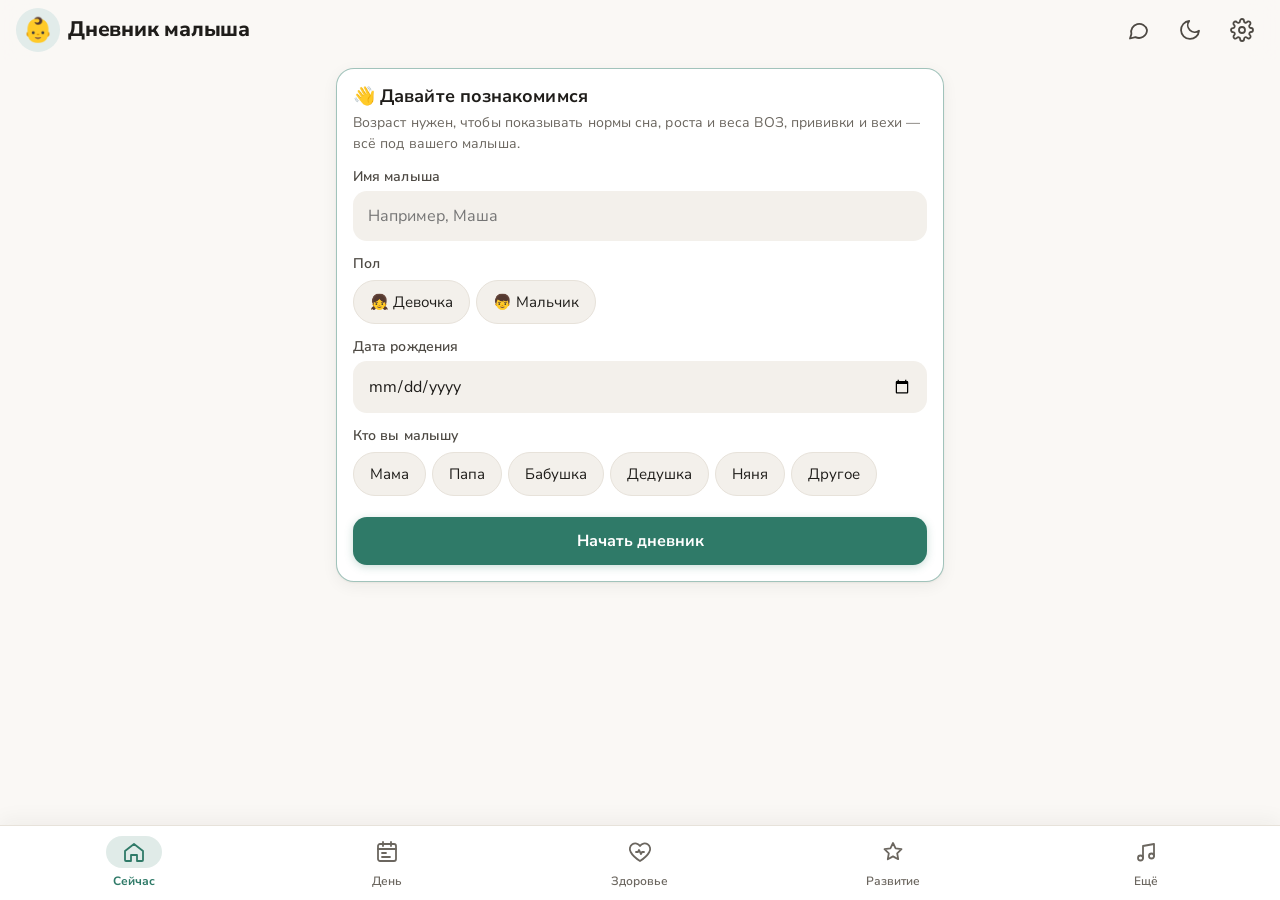
==== index.html @ 3c064667 "Общий дневник: новые записи другого родителя видны за ~5 с (раньше — до минуты: дата изменения табли" ====
<!doctype html>
<html lang="ru">
<head>
<meta charset="utf-8">
<meta name="viewport" content="width=device-width, initial-scale=1, viewport-fit=cover">
<meta name="theme-color" content="#d9f3e3">
<meta name="color-scheme" content="light dark">
<link rel="manifest" href="manifest.webmanifest">
<link rel="icon" href="icons/icon.svg" type="image/svg+xml">
<link rel="apple-touch-icon" href="icons/icon-192.png">
<title>Дневник малыша</title>
<style>
/* Днём — светлый мятный градиент и размытые зверята на фоне (.zoo), карточки полупрозрачные.
   Тёмная тема телефона — ночное небо. Ночной режим — почти чёрный, без зверят. */
:root{
  --page:#eaf7ef; --bg:linear-gradient(165deg,#d9f3e3 0%,#eef9ee 30%,#fff5e3 68%,#e3f0fc 100%);
  --surface:rgba(255,255,255,.62); --solid:#ffffff; --surface-2:rgba(255,255,255,.55); --line:rgba(36,94,62,.12);
  --text:#14241b; --text-2:#45584c; --muted:#7c8d82;
  --accent:#2a9d68; --on-accent:#fff; --good:#1a9d5a; --warn:#d98a00; --bad:#d23f3f;
  --c-feed:#e0568f; --c-sleep:#6f5bd9; --c-diaper:#109aa8; --c-pump:#e8743a; --c-food:#4f9a1f;
  --shadow:0 1px 2px rgba(20,60,40,.06),0 6px 20px rgba(20,60,40,.07); --r:20px; --zoo:.9;
}
@media (prefers-color-scheme: dark){
  :root:not([data-theme="light"]){
    --page:#10202a; --bg:linear-gradient(165deg,#0e2a25 0%,#132536 55%,#221a38 100%);
    --surface:rgba(24,34,44,.78); --solid:#18222c; --surface-2:rgba(38,52,64,.8); --line:rgba(255,255,255,.09);
    --text:#eef3ef; --text-2:#c2cdc6; --muted:#8a9a91;
    --accent:#4cc28c; --on-accent:#08170f; --good:#44c27f; --warn:#e9a93a; --bad:#ef7070;
    --c-feed:#ef7aa9; --c-sleep:#9d8cf2; --c-diaper:#2dbccb; --c-pump:#f28a58; --c-food:#8fcf5a; --shadow:none; --zoo:.2;
  }
}
:root[data-theme="dark"]{
  --page:#10202a; --bg:linear-gradient(165deg,#0e2a25 0%,#132536 55%,#221a38 100%);
  --surface:rgba(24,34,44,.78); --solid:#18222c; --surface-2:rgba(38,52,64,.8); --line:rgba(255,255,255,.09);
  --text:#eef3ef; --text-2:#c2cdc6; --muted:#8a9a91;
  --accent:#4cc28c; --on-accent:#08170f; --good:#44c27f; --warn:#e9a93a; --bad:#ef7070;
  --c-feed:#ef7aa9; --c-sleep:#9d8cf2; --c-diaper:#2dbccb; --c-pump:#f28a58; --c-food:#8fcf5a; --shadow:none; --zoo:.2;
}
/* ночной режим: почти чёрный экран, тёплый приглушённый текст, крупные кнопки */
:root[data-night]{
  --page:#070605; --bg:#070605; --surface:#110e0c; --solid:#110e0c; --surface-2:#1a1512; --line:#2a211b;
  --text:#d8a888; --text-2:#b48a6f; --muted:#7d6150;
  --accent:#b8805c; --on-accent:#140f0c; --good:#9a8a55; --warn:#c08a4a; --bad:#c06a5a;
  --c-feed:#b86a6a; --c-sleep:#8a74a8; --c-diaper:#6a8f8a; --c-pump:#b07a50; --c-food:#8a9a5a; --shadow:none; --zoo:0;
}
:root{color-scheme:light dark}
:root[data-theme="light"]{color-scheme:light}
:root[data-theme="dark"],:root[data-night]{color-scheme:dark}
*{box-sizing:border-box}
html,body{margin:0}
html{background:var(--page)}
body{background:var(--bg);background-attachment:fixed;min-height:100vh;color:var(--text);font:15px/1.4 system-ui,-apple-system,"Segoe UI",Roboto,sans-serif;-webkit-text-size-adjust:100%;padding-bottom:calc(76px + env(safe-area-inset-bottom))}
.zoo{position:fixed;inset:0;z-index:0;pointer-events:none;overflow:hidden;opacity:var(--zoo);transition:opacity .4s}
.zoo svg{position:absolute;filter:blur(2.5px)}
.card.feed,.card.sleep,.card.diaper{background:color-mix(in srgb,var(--c) 9%,var(--surface))}
:root[data-night] .card.feed,:root[data-night] .card.sleep,:root[data-night] .card.diaper{background:var(--surface)}
.top,main{position:relative;z-index:1}
.ava{width:44px;height:44px;border-radius:50%;flex:none;border:0;padding:0;cursor:pointer;display:grid;place-items:center;font-size:24px;background:linear-gradient(135deg,#ffd9a8,#ffb3cf 50%,#b9c8ff);box-shadow:0 2px 8px rgba(0,0,0,.08)}
:root[data-night] .ava{background:#2a211b;box-shadow:none;filter:grayscale(.6) brightness(.7)}
.syncdot{width:9px;height:9px;border-radius:50%;background:var(--muted);flex:none;margin:0 6px}
.syncdot.ok{background:var(--good)} .syncdot.busy{background:var(--warn)} .syncdot.err,.syncdot.need{background:var(--bad)}
.syncbtn{border:0;background:transparent;padding:14px 4px;margin:-10px 0}
button,input,select,textarea{font:inherit;color:inherit}
button{cursor:pointer;-webkit-tap-highlight-color:transparent}
.num{font-variant-numeric:tabular-nums}
[hidden]{display:none!important}

.top{position:sticky;top:0;z-index:20;background:color-mix(in srgb,var(--page) 55%,transparent);-webkit-backdrop-filter:blur(14px);backdrop-filter:blur(14px);display:flex;align-items:center;gap:8px;padding:calc(10px + env(safe-area-inset-top)) 16px 10px}
:root[data-night] .top{background:var(--page)}
.who{flex:1;min-width:0}
.who h1{font-size:20px;margin:0;letter-spacing:-.01em;line-height:1.2;overflow-wrap:anywhere}
.age{font-size:13px;color:var(--muted);white-space:nowrap}
.icon-btn{border:0;background:transparent;width:42px;height:42px;border-radius:12px;display:grid;place-items:center;color:var(--text-2);flex:none}
.icon-btn:hover{background:var(--surface-2)}
.icon-btn svg{width:22px;height:22px}
.icon-btn.on{color:var(--accent);background:var(--surface-2)}

main{max-width:640px;margin:0 auto;padding:0 16px 24px}
.card{background:var(--surface);-webkit-backdrop-filter:blur(10px);backdrop-filter:blur(10px);border:1px solid var(--line);border-radius:var(--r);padding:16px;margin:0 0 12px;box-shadow:var(--shadow)}
.card h3{margin:0;font-size:16px;display:flex;align-items:center;gap:8px}
.card h3 .dot{width:10px;height:10px;border-radius:50%;background:var(--c);flex:none}
.hint{color:var(--muted);font-size:13px;margin:4px 0 0}
.st{font-size:14px;color:var(--text-2);margin:4px 0 10px}
.st b{color:var(--text);font-weight:600}
.st .warn{color:var(--warn);font-weight:600}
.feed{--c:var(--c-feed)} .sleep{--c:var(--c-sleep)} .diaper{--c:var(--c-diaper)} .pump{--c:var(--c-pump)} .food{--c:var(--c-food)}

.btns{display:flex;gap:8px;flex-wrap:wrap}
.b{flex:1 1 0;min-width:0;border:1px solid color-mix(in srgb,var(--c,var(--accent)) 40%,var(--line));background:color-mix(in srgb,var(--c,var(--accent)) 10%,var(--surface));color:var(--text);border-radius:13px;padding:12px 8px;font-size:15px;font-weight:600;display:flex;flex-direction:column;align-items:center;gap:2px;line-height:1.15}
.b small{font-weight:500;font-size:11.5px;color:var(--c,var(--accent))}
.b:active{transform:scale(.97)}
.b.main{background:linear-gradient(135deg,var(--c,var(--accent)),color-mix(in srgb,var(--c,var(--accent)) 72%,#ffb36b));border-color:transparent;color:var(--on-accent);box-shadow:0 4px 14px color-mix(in srgb,var(--c,var(--accent)) 30%,transparent)}
:root[data-night] .b.main{background:var(--c,var(--accent));box-shadow:none}
.b.main small{color:inherit;opacity:.85}
.b.ghost{background:transparent}
.b.wide{flex-basis:100%}
.b .e{font-size:20px;line-height:1}

.live{border-color:color-mix(in srgb,var(--c) 55%,transparent);background:color-mix(in srgb,var(--c) 8%,var(--surface))}
.timer{font-size:44px;font-weight:700;letter-spacing:-.02em;margin:4px 0 2px;font-variant-numeric:tabular-nums}
.sides{display:flex;gap:16px;font-size:14px;color:var(--text-2);margin-bottom:12px}
.sides .cur{color:var(--c);font-weight:700}

.sum{display:grid;grid-template-columns:repeat(3,minmax(0,1fr));gap:8px}
.sum>div{background:var(--surface-2);border-radius:12px;padding:10px;min-width:0;border-top:3px solid var(--c)}
.sum .l{font-size:12px;color:var(--text-2)}
.sum .v{font-size:18px;font-weight:700;white-space:nowrap;overflow:hidden;text-overflow:ellipsis}
.sum .s{font-size:12px;color:var(--muted)}
.link{border:0;background:transparent;color:var(--accent);padding:10px 0 0;font-size:14px;font-weight:600}

.daynav{display:flex;align-items:center;gap:8px;margin:2px 0 12px}
.daynav h2{flex:1;margin:0;text-align:center;font-size:18px}
.daynav button{border:1px solid var(--line);background:var(--surface);border-radius:12px;width:44px;height:40px;font-size:20px;color:var(--text-2)}
.daynav button:disabled{opacity:.35}

.strip{position:relative;height:34px;background:var(--surface-2);border-radius:9px;overflow:hidden;margin:10px 0 4px}
.strip i{position:absolute;top:0;bottom:0;background:var(--c);opacity:.85}
.strip i.feed{top:55%;opacity:1;min-width:3px}
.strip i.diaper{top:auto;bottom:0;height:5px;width:5px;border-radius:50%;opacity:1;transform:translateX(-50%)}
.strip i.nowl{background:var(--text);width:1.5px;opacity:.6}
.strip-ax{display:flex;justify-content:space-between;font-size:11px;color:var(--muted)}
.legend{display:flex;gap:12px;font-size:12px;color:var(--muted);margin-top:6px;flex-wrap:wrap}
.legend span::before{content:"";display:inline-block;width:9px;height:9px;border-radius:3px;background:var(--c);margin-right:5px;vertical-align:-1px}

.list{list-style:none;margin:0;padding:0}
.list li{display:flex;align-items:center;gap:12px;padding:11px 2px;border-top:1px solid var(--line);cursor:pointer}
.list li:first-child{border-top:0}
.list .tm{width:92px;flex:none;font-size:13.5px;color:var(--text-2);font-variant-numeric:tabular-nums}
.list .ic{width:34px;height:34px;border-radius:10px;flex:none;display:grid;place-items:center;background:color-mix(in srgb,var(--c) 15%,transparent);font-size:17px}
.list .tx{flex:1;min-width:0}
.list .tx div{font-weight:600}
.list .tx small{color:var(--muted);font-size:12.5px;display:block;white-space:nowrap;overflow:hidden;text-overflow:ellipsis}
.empty{color:var(--muted);text-align:center;padding:18px 0 8px;font-size:14px}

.adv h3{margin-bottom:6px}
.adv ul{margin:6px 0 0;padding-left:20px}
.adv li{margin:3px 0}
.adv .src{font-size:12px;color:var(--muted);margin-top:8px}
.adv.alarm{border-color:color-mix(in srgb,var(--bad) 45%,var(--line));background:color-mix(in srgb,var(--bad) 6%,var(--surface))}
.adv.alarm h3{color:var(--bad)}
table.norm{width:100%;border-collapse:collapse;font-size:14px;margin-top:6px}
.norm td,.norm th{padding:6px 4px;border-top:1px solid var(--line);text-align:left}
.norm th{border-top:0;font-size:12.5px;color:var(--muted);font-weight:500}
.norm tr.me td{font-weight:700;color:var(--accent)}

.tabs{position:fixed;left:0;right:0;bottom:0;z-index:30;display:flex;background:var(--surface);-webkit-backdrop-filter:blur(14px);backdrop-filter:blur(14px);border-top:1px solid var(--line);padding:4px 8px calc(4px + env(safe-area-inset-bottom))}
.tabs button{flex:1;min-width:0;border:0;background:transparent;padding:6px 0 4px;display:flex;flex-direction:column;align-items:center;gap:2px;font-size:11.5px;color:var(--muted)}
.tabs svg{width:24px;height:24px}
.tabs button.on{color:var(--accent);font-weight:600}

.sheet-wrap{position:fixed;inset:0;z-index:50;display:flex;align-items:flex-end;justify-content:center}
.sheet-bg{position:absolute;inset:0;background:rgba(0,0,0,.4)}
.sheet{position:relative;background:var(--solid);width:100%;max-width:560px;max-height:92vh;overflow:auto;border-radius:20px 20px 0 0;padding:18px 16px calc(18px + env(safe-area-inset-bottom))}
.sheet h2{margin:0 0 12px;font-size:19px}
.f{display:block;margin:0 0 12px}
.f>span{display:block;font-size:13px;color:var(--text-2);margin-bottom:4px}
.f input,.f select,.f textarea{width:100%;border:1px solid var(--line);background:var(--surface-2);border-radius:11px;padding:10px 12px;min-height:44px}
.f textarea{min-height:64px;resize:vertical}
.two{display:grid;grid-template-columns:1fr 1fr;gap:10px}
.chips{display:flex;gap:6px;flex-wrap:wrap;margin-top:6px}
.chips button{border:1px solid var(--line);background:var(--surface-2);border-radius:999px;padding:6px 12px;font-size:14px}
.chips button.on{background:var(--accent);color:var(--on-accent);border-color:transparent}
.chk{display:flex;align-items:center;gap:10px;margin:0 0 12px;font-size:15px}
.chk input{width:22px;height:22px}
.acts{display:flex;gap:8px;margin-top:6px}
.acts .b{flex:1}
.b.del{--c:var(--bad);background:transparent}
.err{color:var(--bad);font-size:13.5px;min-height:1px;margin:0 0 8px}
.shead{display:flex;align-items:center;justify-content:space-between;gap:8px;margin:0 0 12px}.shead h2{margin:0}
.sgroup{background:var(--surface-2);border-radius:16px;padding:14px;margin:0 0 12px}
.sgroup h4{margin:0 0 10px;font-size:15px}
.sgroup .f input,.sgroup .f select,.sgroup input.own,.sgroup .chips button{background:var(--solid)}
.sgroup .chips button.on{background:var(--accent);color:var(--on-accent);border-color:transparent}
.sgroup>:last-child{margin-bottom:0}
.setrow{display:flex;align-items:center;gap:12px;width:100%;text-align:left;border:0;background:var(--surface-2);border-radius:16px;padding:12px 14px;margin:0 0 12px;min-height:64px}
.setrow>span:nth-child(2){flex:1;min-width:0}.setrow b{display:block;font-size:16px}.setrow small{display:block;color:var(--muted);font-size:13px}.setrow .chev{font-size:22px;color:var(--muted)}
.acts.stick{position:sticky;bottom:calc(-18px - env(safe-area-inset-bottom));background:var(--solid);margin:8px -16px 0;padding:12px 16px calc(12px + env(safe-area-inset-bottom));border-top:1px solid var(--line);z-index:2}
.prof{display:flex;align-items:center;gap:14px;margin:0 0 14px}.ava.big{width:72px;height:72px;font-size:40px;cursor:default}
.pname{font-size:22px;font-weight:800;line-height:1.2;overflow-wrap:anywhere}
.medals{display:grid;grid-template-columns:repeat(auto-fill,minmax(92px,1fr));gap:12px 8px}
.medal{position:relative;display:flex;flex-direction:column;align-items:center;text-align:center;gap:4px;padding-top:10px}
.medal i{position:relative;z-index:1;width:60px;height:60px;border-radius:50%;display:grid;place-items:center;font-size:28px;font-style:normal;
  background:radial-gradient(circle at 35% 30%,#fff7da,#f3c95a 58%,#c99328);box-shadow:inset 0 0 0 3px #f8e09a,0 3px 8px rgba(120,80,10,.25)}
.medal.got::before,.medal.got::after{content:'';position:absolute;top:0;width:13px;height:22px;z-index:0;border-radius:2px}
.medal.got::before{left:calc(50% - 16px);background:#5b8fd8;transform:skewX(14deg)}.medal.got::after{left:calc(50% + 3px);background:#d85b7a;transform:skewX(-14deg)}
.medal b{font-size:12.5px;line-height:1.25;font-weight:700}.medal small{font-size:11.5px;color:var(--muted)}
.medal:not(.got) i{background:var(--surface);box-shadow:inset 0 0 0 2px var(--line);color:var(--muted);font-size:22px}
.medal:not(.got) b{color:var(--muted);font-weight:600}
:root[data-night] .medal.got i{filter:brightness(.6) sepia(.4)}
.award{position:fixed;inset:0;z-index:70;display:grid;place-items:center;background:rgba(20,16,10,.5);padding:24px}
.aw-box{position:relative;width:min(340px,100%);background:var(--solid);border-radius:24px;padding:28px 20px 18px;text-align:center;box-shadow:0 20px 60px rgba(0,0,0,.3);animation:awIn .45s cubic-bezier(.2,1.3,.4,1)}
.aw-rays{position:absolute;left:50%;top:70px;width:240px;height:240px;margin:-120px 0 0 -120px;border-radius:50%;pointer-events:none;
  background:repeating-conic-gradient(from 0deg,color-mix(in srgb,#f3c95a 30%,transparent) 0 10deg,transparent 10deg 24deg);mask:radial-gradient(circle,#000 30%,transparent 70%);-webkit-mask:radial-gradient(circle,#000 30%,transparent 70%);animation:awSpin 12s linear infinite}
.aw-conf{position:absolute;left:50%;top:70px;pointer-events:none}
.aw-conf i{position:absolute;width:8px;height:12px;border-radius:2px;opacity:0;animation:awConf 1.1s ease-out var(--d) forwards}
.aw-medal{padding-top:10px}.aw-medal i{width:96px;height:96px;font-size:46px;animation:awPop .6s cubic-bezier(.2,1.6,.4,1) .1s both}
.aw-t{font-size:13px;font-weight:800;letter-spacing:.08em;text-transform:uppercase;color:var(--accent);margin-top:14px}
.aw-n{font-size:21px;font-weight:800;margin:4px 0 6px;line-height:1.25}
.aw-box .acts{margin-top:16px}
@keyframes awIn{from{opacity:0;transform:scale(.85)}to{opacity:1;transform:none}}
@keyframes awPop{from{transform:scale(.3) rotate(-20deg)}to{transform:none}}
@keyframes awSpin{to{transform:rotate(360deg)}}
@keyframes awConf{0%{opacity:1;transform:translate(0,0) rotate(0)}100%{opacity:0;transform:translate(var(--x),calc(var(--y) + 60px)) rotate(240deg)}}
@media (prefers-reduced-motion:reduce){.aw-box,.aw-medal i,.aw-rays,.aw-conf i{animation:none}.aw-conf{display:none}}
:root[data-night] .aw-rays,:root[data-night] .aw-conf{display:none}
.sec-t{font-size:13px;color:var(--muted);text-transform:uppercase;letter-spacing:.04em;margin:18px 0 8px}

.toast{position:fixed;left:50%;bottom:calc(84px + env(safe-area-inset-bottom));transform:translateX(-50%);z-index:60;background:var(--text);color:var(--page);border-radius:12px;padding:10px 14px;font-size:14px;display:flex;align-items:center;gap:14px;max-width:calc(100vw - 32px);box-shadow:0 4px 18px rgba(0,0,0,.2)}
.toast button{border:0;background:transparent;color:inherit;font-weight:700;text-decoration:underline;padding:4px}
.toast .t-ic{font-style:normal;font-size:20px;line-height:1;flex:none}.toast .t-tx{flex:1;min-width:0}
.toast .t-act{text-decoration:none;background:var(--accent);color:var(--on-accent);border-radius:999px;padding:8px 14px;white-space:nowrap;flex:none}
.toast .t-x{text-decoration:none;font-weight:400;opacity:.6;width:32px;height:32px;padding:0;flex:none}
@keyframes tIn{from{opacity:0;transform:translate(-50%,12px)}to{opacity:1;transform:translate(-50%,0)}}
.toast.t-in{animation:tIn .22s cubic-bezier(.2,.7,.3,1)}
@media (prefers-reduced-motion:reduce){.toast.t-in{animation:none}}


/* переключатель */
.seg{display:flex;background:var(--surface-2);border:1px solid var(--line);border-radius:13px;padding:3px;gap:3px}
.seg button{flex:1;border:0;background:transparent;border-radius:10px;padding:8px 4px;font-size:14px;color:var(--text-2)}
.seg button.on{background:var(--solid);color:var(--text);font-weight:600;box-shadow:0 1px 3px rgba(0,0,0,.1)}
/* рост и вес */
.gnow .v{font-size:30px;font-weight:700}
.gnow .v small{font-size:15px;color:var(--muted);font-weight:500}
.gnow .s{font-size:13px;color:var(--muted)}
.pct{display:inline-block;margin-top:8px;font-size:13.5px;font-weight:600;padding:5px 10px;border-radius:10px;background:color-mix(in srgb,var(--good) 14%,transparent);color:var(--good)}
.pct.low,.pct.high{background:color-mix(in srgb,var(--warn) 16%,transparent);color:var(--warn)}
.gchart{margin-top:10px}
.gchart svg{display:block;width:100%;height:auto}
.gchart .grid{stroke:var(--line)} .gchart .ax{fill:var(--muted);font-size:11px}
.gchart .b97{fill:color-mix(in srgb,var(--accent) 13%,transparent)} .gchart .b85{fill:color-mix(in srgb,var(--accent) 22%,transparent)}
.gchart .p50{fill:none;stroke:var(--accent);stroke-width:1.5;stroke-dasharray:4 3}
.gchart .today{stroke:var(--muted);stroke-dasharray:2 3}
.gchart .me{fill:none;stroke:var(--c-feed);stroke-width:2.5;stroke-linejoin:round}
.gchart .dot{fill:var(--c-feed);stroke:var(--solid);stroke-width:2}
/* прививки: обязательные — сплошные, группы риска — серые, по желанию — пунктир и свой цвет */
.vleg{display:flex;gap:6px;flex-wrap:wrap;margin:0 0 12px}
.vtag{display:inline-block;font-size:11.5px;font-weight:600;padding:3px 8px;border-radius:999px;white-space:nowrap;flex:none}
.vtag.all{background:color-mix(in srgb,var(--accent) 16%,transparent);color:var(--accent)}
.vtag.risk{background:var(--surface-2);color:var(--muted);border:1px solid var(--line)}
.vtag.opt{color:var(--c-sleep);border:1.5px dashed color-mix(in srgb,var(--c-sleep) 60%,transparent);background:transparent}
.vhead{display:flex;align-items:baseline;justify-content:space-between;gap:8px}
.vdate{font-size:13px;color:var(--muted);white-space:nowrap}
.vgrp.now{border-color:color-mix(in srgb,var(--warn) 55%,transparent)} .vgrp.now .vdate{color:var(--warn);font-weight:600}
.vgrp.soon .vdate{color:var(--accent);font-weight:600}
.vgrp.done{opacity:.75} .vgrp.done .vdate{color:var(--good);font-weight:600}
.vlist{list-style:none;margin:8px 0 0;padding:0}
.vlist li{display:flex;align-items:center;gap:12px;padding:10px;margin-top:6px;border-radius:13px;cursor:pointer;background:var(--surface-2);border:1px solid transparent}
.vlist li.all{border-color:color-mix(in srgb,var(--accent) 25%,transparent)}
.vlist li.opt{background:transparent;border:1.5px dashed color-mix(in srgb,var(--c-sleep) 45%,transparent)}
.vlist li.risk{background:transparent;border:1px solid var(--line)} .vlist li.risk .tx div{color:var(--text-2);font-weight:500}
.vlist .tx{flex:1;min-width:0} .vlist .tx div{font-weight:600} .vlist .tx small{color:var(--muted);font-size:12.5px;display:block}
.vchk{width:24px;height:24px;border-radius:50%;flex:none;border:2px solid var(--line);display:grid;place-items:center;font-size:14px;font-weight:700;color:#fff}
.vlist li.ok .vchk,.vchk.on{background:var(--good);border-color:var(--good)}
.vlist li.ok .tx div{text-decoration:none;color:var(--text-2)}
/* вехи */
.mbar{height:10px;border-radius:99px;background:var(--surface-2);overflow:hidden;margin:12px 0 4px}
.mbar i{display:block;height:100%;background:linear-gradient(90deg,#ffc36b,var(--c-feed),var(--c-sleep));border-radius:99px}
.mlist li.late .tx small{color:var(--warn)}
.mlist li.next{opacity:.7}
.mlist .ic{--c:var(--accent)}
/* врачи */
.vbig{font-size:22px;font-weight:700;margin-top:6px}
.nextv{cursor:pointer;border-color:color-mix(in srgb,var(--c-diaper) 45%,transparent);background:color-mix(in srgb,var(--c-diaper) 9%,var(--surface))}
.qadd{display:flex;gap:8px;margin-top:10px}
.qadd input{flex:1;min-width:0;border:1px solid var(--line);background:var(--surface-2);border-radius:12px;padding:10px 12px;min-height:46px}
.qadd .b{flex:none;width:50px;font-size:22px;padding:0}
.qlist{list-style:none;margin:8px 0 0;padding:0}
.qlist li{display:flex;align-items:center;gap:12px;padding:9px 2px;border-top:1px solid var(--line)}
.qlist li:first-child{border-top:0}
.qlist .tx{flex:1;min-width:0;cursor:pointer}
.qlist .tx small{display:block;color:var(--muted);font-size:12.5px}
.qlist li.ok .tx{color:var(--text-2)}
.qlist button.vchk{background:transparent;padding:0;cursor:pointer}
.qdone summary,.ckp summary{cursor:pointer;color:var(--text-2);font-size:14px;padding:8px 0 2px}
details.ckp{border-top:1px solid var(--line);padding:4px 0 8px}
details.ckp summary{display:flex;justify-content:space-between;align-items:baseline;gap:8px;list-style:none;color:var(--text);font-size:15px}
details.ckp summary::-webkit-details-marker{display:none}
details.ckp summary::before{content:'›';display:inline-block;width:12px;color:var(--muted);transition:transform .15s}
details.ckp[open] summary::before{transform:rotate(90deg)}
details.ckp summary b{flex:1}
details.ckp.now .vdate{color:var(--warn);font-weight:600} details.ckp.soon .vdate{color:var(--accent);font-weight:600} details.ckp.done .vdate{color:var(--good);font-weight:600}
.list small.rx{color:var(--c-diaper)}
.list small.soon{color:var(--accent);font-weight:600}
/* прикорм */
.fgrp{border-top:1px solid var(--line);padding:10px 0 4px;margin-top:8px}
.fgrp.early{opacity:.6}
.fchips{display:flex;flex-wrap:wrap;gap:6px;margin-top:8px}
.fchips button{border:1px solid var(--line);background:var(--surface-2);border-radius:999px;padding:7px 12px;font-size:14px}
.fchips button.ok{background:color-mix(in srgb,var(--good) 15%,transparent);border-color:color-mix(in srgb,var(--good) 40%,transparent);color:var(--good);font-weight:600}
.fchips button.intro{border:1.5px dashed var(--c-food);color:var(--c-food);font-weight:600;background:transparent}
.fchips button.react{background:color-mix(in srgb,var(--warn) 15%,transparent);border-color:color-mix(in srgb,var(--warn) 45%,transparent);color:var(--warn);font-weight:600}
details.ckp.early summary b{color:var(--text-2);font-weight:500}
ol.rcp{margin:6px 0 4px;padding-left:20px;font-size:14px;color:var(--text-2)} ol.rcp li{margin:3px 0}
/* сводка */
.rep .rsec ul{margin:0;padding-left:18px} .rep .rsec li{margin:3px 0} .rep .sec-t{margin:14px 0 4px}
/* звуки */
.snds li .play{width:36px;height:36px;border-radius:50%;display:grid;place-items:center;background:var(--surface-2);color:var(--c-sleep);font-size:14px;flex:none}
.snds li.on .play{background:var(--c-sleep);color:#fff}
.snds li.on .tx div{color:var(--c-sleep)}
.snds .ic{--c:var(--c-sleep)}
p.lyr{margin:6px 0 8px;line-height:1.6;color:var(--text-2)}
input[type=range]{accent-color:var(--c-sleep);width:100%}
/* альбом */
.agrid{display:grid;grid-template-columns:1fr 1fr;gap:10px;margin-bottom:6px}
.atile{border:0;padding:0;background:var(--surface);border:1px solid var(--line);border-radius:18px;overflow:hidden;text-align:left;display:flex;flex-direction:column;box-shadow:var(--shadow)}
.ph{display:block;aspect-ratio:4/5;background:linear-gradient(135deg,#ffe3ec,#e3f1ff);overflow:hidden;position:relative}
.ph img{width:100%;height:100%;object-fit:cover;display:block}
.ph.none{display:grid;place-items:center;font-size:54px;background:linear-gradient(135deg,color-mix(in srgb,var(--c-feed) 14%,var(--surface)),color-mix(in srgb,var(--c-sleep) 14%,var(--surface)))}
.ph.miss::after{content:'фото на другом телефоне';position:absolute;inset:auto 0 0;padding:6px;font-size:11.5px;color:var(--muted);text-align:center}
.ph.big{aspect-ratio:auto;max-height:62vh;border-radius:16px;background:var(--surface-2)} .ph.big img{max-height:62vh;object-fit:contain}
.ph.pick{aspect-ratio:auto;height:180px;border-radius:14px} .phx{position:absolute;top:8px;right:8px;width:34px;height:34px;border-radius:50%;border:0;background:rgba(0,0,0,.55);color:#fff;font-size:20px}
.atile .cap{padding:9px 11px 11px;display:block}
.atile .cap b{display:block;font-size:14.5px;line-height:1.25}
.atile .cap small{display:block;color:var(--muted);font-size:12px;margin-top:2px}
.card.demo{border:1.5px dashed color-mix(in srgb,var(--c-sleep) 50%,transparent)}
:root[data-night] .ph img{filter:brightness(.6) sepia(.3)}
/* чат */
.chatb{position:relative}
.badge{position:absolute;top:4px;right:2px;min-width:17px;height:17px;border-radius:9px;background:var(--c-feed);color:#fff;font:700 11px/17px system-ui;font-style:normal;text-align:center;padding:0 4px}
body.inchat{padding-bottom:calc(140px + env(safe-area-inset-bottom))}
.chatbar{position:fixed;left:0;right:0;bottom:calc(58px + env(safe-area-inset-bottom));z-index:29;display:flex;align-items:flex-end;gap:6px;padding:8px 10px;background:var(--surface);-webkit-backdrop-filter:blur(14px);backdrop-filter:blur(14px);border-top:1px solid var(--line)}
.chatbar textarea{flex:1;min-width:0;resize:none;border:1px solid var(--line);background:var(--solid);border-radius:20px;padding:10px 14px;min-height:42px;max-height:120px;line-height:1.35}
.chatbar .csend{flex:none;width:44px;height:44px;border-radius:50%;padding:0;font-size:18px}
.chatbar .icon-btn{font-size:20px}
.cday{text-align:center;font-size:12px;color:var(--muted);margin:14px 0 6px}
.msg{display:flex;flex-direction:column;margin:4px 0;max-width:82%}
.msg.me{margin-left:auto;align-items:flex-end} .msg.them{align-items:flex-start}
.bub{border-radius:18px;padding:9px 13px;background:var(--surface);border:1px solid var(--line);white-space:pre-wrap;word-wrap:break-word;overflow:hidden;cursor:pointer}
.msg.me .bub{background:color-mix(in srgb,var(--accent) 18%,var(--solid));border-color:color-mix(in srgb,var(--accent) 30%,transparent);border-bottom-right-radius:6px}
.msg.them .bub{border-bottom-left-radius:6px}
.bub .cph{display:block;aspect-ratio:auto;height:220px;margin:-9px -13px 6px;width:calc(100% + 26px);min-width:220px;border-radius:0}
.bub .cph:last-child{margin-bottom:-9px}
.mt{font-size:11.5px;color:var(--muted);margin:2px 6px 0}
/* книжка */
.bookbar{display:flex;gap:8px;margin-bottom:10px} .bookbar .b{flex:1}
.book{margin:0 auto;width:148mm}
.bpage{width:148mm;height:210mm;padding:12mm 12mm 14mm;margin:0 0 6mm;background:#fffaf3;color:#3a2e26;position:relative;overflow:hidden;display:flex;flex-direction:column;align-items:center;box-shadow:0 2px 12px rgba(60,40,20,.18);font-family:Georgia,"Times New Roman",serif;page-break-after:always;break-after:page}
.bph{width:100%;flex:0 1 auto;height:128mm;border-radius:4mm;overflow:hidden;background:#f1e7da;position:relative}
.bph img{width:100%;height:100%;object-fit:cover;display:block}
.bph.miss::after{content:'фото не найдено';position:absolute;inset:0;display:grid;place-items:center;color:#a08c7a;font-size:11pt}
.bemo{font-size:60mm;line-height:1;margin:20mm 0 8mm}
.bgrp{align-self:flex-start;font-size:9pt;letter-spacing:.14em;text-transform:uppercase;color:#b0835a;margin:0 0 4mm} .bgrp.dim{opacity:.55}
.bt{font-size:20pt;margin:7mm 0 1.5mm;text-align:center;line-height:1.15}
.bd{font-size:10pt;color:#9a8574}
.bn{font-size:11.5pt;font-style:italic;text-align:center;margin-top:5mm;line-height:1.45;color:#5a4a3e;max-width:115mm}
.bno{position:absolute;bottom:6mm;left:0;right:0;text-align:center;font-size:8.5pt;color:#c0a993}
.bcover{justify-content:center;background:linear-gradient(170deg,#fff4e6,#ffe7ef 55%,#e8f3ff)}
.bcover .bph{height:110mm;border-radius:50% / 40%;width:100mm;border:3mm solid #fff;box-shadow:0 3mm 8mm rgba(80,50,30,.15)}
.btitle{font-size:13pt;letter-spacing:.2em;text-transform:uppercase;color:#b0835a;margin-top:9mm}
.bname{font-size:32pt;margin-top:3mm}
.bsub{font-size:11pt;color:#9a8574;margin-top:2mm}
ul.bms{list-style:none;padding:0;margin:0;width:100%;font-size:11pt}
ul.bms li{display:flex;justify-content:space-between;gap:4mm;padding:2mm 0;border-bottom:.3mm dotted #d8c6b4}
ul.bms b{font-weight:normal;color:#9a8574;white-space:nowrap}
@page{size:A5;margin:0}
@media print{
  html,body{background:#fff!important;padding:0!important;min-height:0}
  .zoo,.top,.tabs,.chatbar,.toast,.noprint,.sheet-wrap{display:none!important}
  main{padding:0!important;max-width:none}
  .book{zoom:1!important;width:auto}
  .bpage{margin:0;box-shadow:none}
  :root[data-night] .bph img{filter:none}
}
/* знакомство, «кто вы» */
input.own{width:100%;margin-top:8px;border:1px solid var(--line);background:var(--surface-2);border-radius:11px;padding:10px 12px;min-height:44px}
.card.welcome{border:1.5px solid color-mix(in srgb,var(--accent) 45%,transparent)}
/* сон */
.card h3.tap,.st.tap{cursor:pointer}
.card h3 .more{margin-left:auto;font-size:13px;font-weight:600;color:var(--c-sleep)}
.snorm{display:flex;align-items:center;gap:10px;flex-wrap:wrap;margin-top:6px}
.snorm .v{font-size:28px;font-weight:700}
.snorm .pct{margin-top:0}
.nbar{position:relative;height:12px;border-radius:99px;background:var(--surface-2);margin:12px 0 4px}
.nbar .rng{position:absolute;top:0;bottom:0;border-radius:99px;background:color-mix(in srgb,var(--good) 35%,transparent)}
.lleg i.nrm{background:color-mix(in srgb,var(--good) 35%,transparent);width:18px;border-radius:99px}.lleg i.nme{background:var(--c-sleep);width:4px;height:14px;border-radius:2px}
.nbar .me{position:absolute;top:-4px;width:4px;height:20px;border-radius:2px;background:var(--c-sleep);transform:translateX(-50%)}
.sgrid{margin-top:8px}
.srow{display:flex;align-items:center;gap:8px;margin:5px 0}
.srow .sd{width:58px;flex:none;font-size:12.5px;color:var(--text-2);white-space:nowrap}
.srow .st2{width:72px;flex:none;text-align:right;font-size:12.5px;font-weight:600;font-variant-numeric:tabular-nums;white-space:nowrap}
.strip.sm{flex:1;height:18px;margin:0;border-radius:6px}
.srow.ax .strip-ax{font-size:10.5px}
/* развитие */
.dseg button{font-size:13px;padding:8px 2px}
.slist{list-style:none;padding:0;margin:10px 0 6px}
.slist li{display:flex;justify-content:space-between;padding:8px 10px;border-radius:11px;margin-top:4px;background:var(--surface-2);font-size:14px}
.slist li span{color:var(--muted)} .slist li.past{opacity:.55} .slist li.now{background:color-mix(in srgb,var(--c-feed) 16%,transparent);font-weight:600} .slist li.now span{color:var(--c-feed)}
.leaps{display:flex;flex-wrap:wrap;gap:6px;margin:10px 0 4px}
.leaps span{width:44px;height:44px;border-radius:12px;display:grid;place-items:center;align-content:center;background:var(--surface-2);font-weight:700;font-size:15px;line-height:1}
.leaps small{font-size:9.5px;font-weight:500;color:var(--muted)} .leaps .past{opacity:.45} .leaps .now{background:var(--c-sleep);color:#fff} .leaps .now small{color:#fff}
.card.game h3{font-size:15.5px}
.card.spurt{border-color:color-mix(in srgb,var(--c-feed) 40%,transparent);background:color-mix(in srgb,var(--c-feed) 7%,var(--surface))}
.card.mrem{border-color:color-mix(in srgb,var(--c-sleep) 40%,transparent);background:color-mix(in srgb,var(--c-sleep) 8%,var(--surface))}
ul.ways{list-style:none;padding:0;margin:0 0 12px}
ul.ways li{display:flex;gap:10px;padding:8px 10px;border-radius:11px;margin-top:4px;background:var(--surface-2);font-size:14px}
ul.ways li b{flex:none;width:62px;color:var(--c-food)} ul.ways li.now{outline:2px solid var(--c-food)} ul.ways li.later{opacity:.55}
/* фото каждый месяц */
.mgrid{display:grid;grid-template-columns:repeat(3,1fr);gap:8px;margin-bottom:12px}
.mtile{border:1px solid var(--line);background:var(--surface);border-radius:14px;overflow:hidden;padding:0;display:flex;flex-direction:column}
.mtile .ph{aspect-ratio:1} .mtile .ph.none{font-size:28px;color:var(--muted)}
.mtile.later{opacity:.5}
.mtile .mcap{display:block;padding:5px 4px 7px;font-size:12px;font-weight:600;text-align:center}
.bmonths{display:grid;grid-template-columns:repeat(3,1fr);gap:3mm;width:100%}
.bmonths .bph{height:38mm;border-radius:2.5mm}
.bmonths span{display:block;text-align:center;font-size:8.5pt;color:#9a8574;margin-top:1mm}
/* строка звука поверх вкладок */
.sndbar{position:fixed;left:50%;transform:translateX(-50%);bottom:calc(64px + env(safe-area-inset-bottom));z-index:31;display:flex;align-items:center;gap:2px;max-width:calc(100vw - 32px);background:var(--c-sleep);color:#fff;border-radius:999px;box-shadow:0 3px 12px rgba(60,40,140,.3);padding:2px 2px 2px 4px}
.sndbar button{border:0;background:transparent;color:inherit;font-size:13px;padding:6px 8px;white-space:nowrap;overflow:hidden;text-overflow:ellipsis}
.sndbar .sb-t{min-width:0;font-weight:600}
.sndbar .sb-x{width:30px;height:30px;border-radius:50%;background:rgba(255,255,255,.22);padding:0;font-size:11px;flex:none}
body.inchat .sndbar{bottom:calc(126px + env(safe-area-inset-bottom))}
body.withsnd{padding-bottom:calc(116px + env(safe-area-inset-bottom))}
body.inchat.withsnd{padding-bottom:calc(180px + env(safe-area-inset-bottom))}
:root[data-night] .sndbar{background:#3a2e4a;box-shadow:none}
@media print{.sndbar{display:none!important}}
/* звук: пауза */
.sndbar .sb-p{margin-right:2px;font-size:10px;letter-spacing:-1px}
.sndbar.paused{background:color-mix(in srgb,var(--c-sleep) 70%,#777)}
/* звёзды мерцают */
.zoo svg.tw{filter:blur(.4px);animation:tw 4s ease-in-out infinite}
.zoo svg.tw.dot{filter:none}
@keyframes tw{0%,100%{opacity:.95;transform:scale(1)}50%{opacity:.45;transform:scale(.8)}}
@media (prefers-reduced-motion:reduce){.zoo svg.tw{animation:none}}
/* чат */
.chint{text-align:center;font-size:11.5px;color:var(--muted);margin:2px 0 8px}
/* сон: сегодня и прогноз */
.srow.today .sd{color:var(--c-sleep);font-weight:700;font-size:11.5px}
.strip i.sleep.live{opacity:.5}
.tsl{margin-top:8px;padding:6px 10px;border-radius:10px;font-size:13px;color:var(--text-2);background:color-mix(in srgb,var(--c-sleep) 10%,transparent)}
.strip i.sleep.dy,.lleg i.dyk{background:color-mix(in srgb,var(--c-sleep) 40%,#ffc861)}
.sgrp{font-size:13px;color:var(--text-2);margin:8px 0 4px;padding:5px 10px;border-radius:10px;background:color-mix(in srgb,#ffc861 18%,transparent)}
.sday{border:1px solid var(--line);border-radius:16px;padding:10px 12px 4px;margin-top:12px;background:var(--surface)}
.sday-h{display:flex;align-items:baseline;justify-content:space-between;gap:8px;padding:2px 2px 8px;border-bottom:1px solid var(--line);margin-bottom:6px}
.sday-h b{font-size:16px}.sday-h span{font-size:13px;color:var(--text-2);font-weight:600;white-space:nowrap}
.sgrp.nt{background:color-mix(in srgb,var(--c-sleep) 14%,transparent)}
.fcast .slist li b{color:var(--c-sleep);font-variant-numeric:tabular-nums}
.fcast .slist li.over{opacity:.6} .fcast .slist li.nt{background:color-mix(in srgb,var(--c-sleep) 14%,transparent)}
/* скачки по неделям */
.lleg{display:flex;flex-wrap:wrap;gap:4px 12px;font-size:11.5px;color:var(--text-2);margin:8px 0}
.lleg span{display:flex;align-items:center;gap:5px}
.lleg i{width:10px;height:10px;border-radius:3px;display:inline-block}
.lleg u,.lw u{width:6px;height:6px;border-radius:50%;background:var(--c-feed);display:inline-block}
.lgrid{display:grid;grid-template-columns:repeat(7,1fr);gap:4px;margin:12px 0 10px}
.lw{position:relative;aspect-ratio:1;border:1px solid #c9c2bd;border-radius:7px;background:var(--surface);color:var(--text-2);font-family:inherit;font-weight:600;font-size:14px;line-height:1;font-variant-numeric:tabular-nums;padding:0;cursor:pointer}
.lw.leap,.lw.peak,.lleg .leap{background:#8b4a4c;border-color:#8b4a4c;color:#fff}
.lw.good,.lleg .good{background:#dca86a;border-color:#dca86a;color:#fff}
.lw.anx,.lleg .anx{background:#b07c7c;border-color:#b07c7c;color:#fff}
.lleg .calm{background:var(--surface);border:1px solid #c9c2bd}
.lw s{position:absolute;top:-8px;right:-5px;font-size:15px;text-decoration:none;line-height:1}
.lw u{position:absolute;left:4px;top:4px}
.lw.past{opacity:.5}
.lw.td{box-shadow:0 0 0 2px var(--surface),0 0 0 4px var(--accent);opacity:1;z-index:1}
.lw.sel{box-shadow:0 0 0 2px var(--surface),0 0 0 4px var(--text);opacity:1;z-index:2}
.lnav{display:flex;gap:6px;margin:8px 0}
.lnav .b{flex:1;padding:8px 4px;font-size:13px}
.lmemo{background:var(--surface-2);border-radius:14px;padding:12px}
.lgrid.one{margin:6px 0 4px}
.lrow{display:flex;align-items:center;gap:8px;margin:10px 0 0;font-size:13px;color:var(--text-2);font-weight:600}.lrow span{flex:1;text-align:center}
.lrb{width:44px;height:44px;border:1px solid var(--line);background:var(--surface);border-radius:12px;font-size:20px;color:var(--text-2)}.lrb:disabled{opacity:.35}
.lmore{display:block;width:100%;min-height:44px;border:0;background:transparent;color:var(--accent);font-weight:600;font-size:14px;margin:0 0 6px}
.lm-h{display:flex;gap:10px;align-items:center}
.lm-ic{font-size:30px;line-height:1}
.lm-p{font-weight:700;color:var(--c-sleep)}
/* картинки к прикорму */
.fpic{display:block;flex:none}
.fpic.sm{width:62px;height:52px}
.fpic.lg{width:150px;height:125px;margin:2px auto 4px}
ul.ways li{align-items:center}
ul.ways li > div{display:flex;flex-direction:column;gap:2px}
ul.ways li > div b{width:auto}
details.rcpd summary{align-items:center}
details.rcpd summary .fpic.sm{width:44px;height:38px}
details.rcpd[open] summary .fpic.sm{visibility:hidden;width:0}
p.lyr.tale{margin:4px 0}
/* прикорм: разделы, отметки «давали», аллергены */
details.fsec{border-top:1px solid var(--line);padding:6px 0 2px;margin-top:8px}
details.fsec summary{display:flex;justify-content:space-between;align-items:center;gap:8px;list-style:none;cursor:pointer;font-size:15.5px;padding:6px 0}
details.fsec summary::-webkit-details-marker{display:none}
details.fsec summary::before{content:'›';width:12px;color:var(--muted);transition:transform .15s}
details.fsec[open] summary::before{transform:rotate(90deg)}
details.fsec summary b{flex:1}
details.fsec .fgrp{margin-top:2px;padding-top:8px}
.fchips button{display:inline-flex;align-items:center;gap:5px;padding:4px 10px 4px 4px}
.fchips button sup{color:var(--warn);font-weight:700;font-size:11px}
.fpic.xs{width:30px;height:26px}
i.tr{display:inline-flex;gap:2px;margin-left:2px}
i.tr b{width:7px;height:7px;border-radius:50%;border:1.3px solid currentColor;opacity:.45}
i.tr b.on{background:var(--good);border-color:var(--good);opacity:1}
i.tr.bad b.on{background:var(--warn);border-color:var(--warn)}
.algs{display:flex;flex-wrap:wrap;gap:6px;margin-top:10px}
.algs span{border:1px solid var(--line);background:var(--surface-2);border-radius:999px;padding:6px 11px;font-size:13.5px}
.algs span.ok{color:var(--good);border-color:color-mix(in srgb,var(--good) 40%,transparent);background:color-mix(in srgb,var(--good) 12%,transparent);font-weight:600}
.algs span.react{color:var(--warn);border-color:color-mix(in srgb,var(--warn) 45%,transparent);font-weight:600}
ul.nolist,ul.rules{margin:8px 0 2px;padding-left:20px;font-size:14px;line-height:1.5;color:var(--text-2)}
ul.nolist li::marker{content:'✕  ';color:var(--warn);font-weight:700}
/* ночью — крупнее */
:root[data-night] body{font-size:17px}
:root[data-night] .b{padding:18px 8px;font-size:18px;border-radius:16px}
:root[data-night] .timer{font-size:56px}
:root[data-night] .card h3{font-size:18px}
</style>
<!-- новое оформление — отдельным слоем; «Прежнее» в настройках выключает его (babydiary.design.v1 = old) -->
<link rel="stylesheet" id="designCss" href="design.css">
<script>try{if(localStorage.getItem('babydiary.design.v1')==='old')document.getElementById('designCss').disabled=true}catch(e){}</script>
</head>
<body>
<div class="zoo" aria-hidden="true">
  <!-- мишка -->
  <svg viewBox="0 0 100 100" style="width:150px;top:70px;right:-34px;transform:rotate(12deg)"><circle cx="22" cy="24" r="14" fill="#f1bf92"/><circle cx="78" cy="24" r="14" fill="#f1bf92"/><circle cx="50" cy="56" r="36" fill="#f4c9a0"/><ellipse cx="50" cy="68" rx="15" ry="12" fill="#fde6cf"/><circle cx="37" cy="50" r="3.5" fill="#9b6b48"/><circle cx="63" cy="50" r="3.5" fill="#9b6b48"/><ellipse cx="50" cy="63" rx="5" ry="3.5" fill="#9b6b48"/></svg>
  <!-- зайка -->
  <svg viewBox="0 0 100 130" style="width:110px;top:330px;left:-30px;transform:rotate(-14deg)"><ellipse cx="36" cy="30" rx="11" ry="30" fill="#f6bcd2"/><ellipse cx="64" cy="30" rx="11" ry="30" fill="#f6bcd2"/><ellipse cx="36" cy="32" rx="5" ry="20" fill="#fde0ea"/><ellipse cx="64" cy="32" rx="5" ry="20" fill="#fde0ea"/><circle cx="50" cy="86" r="32" fill="#f7c6d9"/><circle cx="39" cy="82" r="3.5" fill="#a5577a"/><circle cx="61" cy="82" r="3.5" fill="#a5577a"/><ellipse cx="50" cy="93" rx="4" ry="3" fill="#e27aa3"/></svg>
  <!-- утёнок -->
  <svg viewBox="0 0 120 100" style="width:140px;bottom:120px;left:6%;transform:rotate(6deg)"><ellipse cx="70" cy="68" rx="40" ry="24" fill="#ffe08a"/><circle cx="40" cy="38" r="20" fill="#ffe59c"/><ellipse cx="19" cy="42" rx="11" ry="6" fill="#ffad5c"/><circle cx="37" cy="33" r="3.5" fill="#7a5a1c"/><path d="M75 55q14-8 26 4q-12 6-26-4z" fill="#ffd36a"/></svg>
  <!-- слонёнок -->
  <svg viewBox="0 0 110 100" style="width:150px;bottom:150px;right:-26px;transform:rotate(-8deg)"><circle cx="22" cy="46" r="22" fill="#a9c6ee"/><circle cx="88" cy="46" r="22" fill="#a9c6ee"/><circle cx="55" cy="48" r="30" fill="#b9d3f2"/><path d="M48 62q-2 26 12 30q6 1 6-5q-8-2-7-25z" fill="#b9d3f2"/><circle cx="44" cy="44" r="3.5" fill="#4e6a92"/><circle cx="66" cy="44" r="3.5" fill="#4e6a92"/></svg>
  <!-- котёнок -->
  <svg viewBox="0 0 100 100" style="width:96px;top:560px;right:12%;transform:rotate(10deg)"><path d="M18 40L22 8L44 26z" fill="#c6e6a6"/><path d="M82 40L78 8L56 26z" fill="#c6e6a6"/><circle cx="50" cy="56" r="34" fill="#cfe8b0"/><circle cx="38" cy="52" r="3.5" fill="#5d7d3c"/><circle cx="62" cy="52" r="3.5" fill="#5d7d3c"/><path d="M46 62h8l-4 4z" fill="#e48aa8"/></svg>
  <!-- китёнок -->
  <svg viewBox="0 0 120 80" style="width:170px;top:760px;left:-40px;transform:rotate(-6deg)"><path d="M10 46q0-30 46-30q40 0 50 26q4 10-6 16q-20 12-56 10q-34-2-34-22z" fill="#a9dcea"/><path d="M100 40q8-18 18-20q-4 12-10 20q8 2 12 12q-12-2-20-12z" fill="#a9dcea"/><circle cx="34" cy="38" r="3.5" fill="#3f6f80"/><path d="M40 6q2 8-2 12M46 4q-2 8 0 12" stroke="#a9dcea" stroke-width="4" fill="none" stroke-linecap="round"/></svg>
  <!-- шарик -->
  <svg viewBox="0 0 40 70" style="width:64px;top:140px;left:8px;transform:rotate(-8deg)"><ellipse cx="20" cy="22" rx="17" ry="20" fill="#ff9fb3"/><path d="M20 42q-4 10 2 16q4 6-1 12" stroke="#e6a0b0" stroke-width="1.5" fill="none"/></svg>
  <!-- звёзды и облачко -->
  <svg viewBox="0 0 24 24" style="width:46px;top:210px;left:42%"><path d="M12 2l2.9 6.6 7.1.6-5.4 4.7 1.6 7L12 17.3 5.8 20.9l1.6-7L2 9.2l7.1-.6z" fill="#ffd66b"/></svg>
  <svg viewBox="0 0 24 24" style="width:30px;top:470px;left:58%"><path d="M12 2l2.9 6.6 7.1.6-5.4 4.7 1.6 7L12 17.3 5.8 20.9l1.6-7L2 9.2l7.1-.6z" fill="#ffc6a0"/></svg>
  <svg class="tw" viewBox="0 0 24 24" style="width:18px;top:96px;left:12%;animation-delay:0s"><path d="M12 2l2.9 6.6 7.1.6-5.4 4.7 1.6 7L12 17.3 5.8 20.9l1.6-7L2 9.2l7.1-.6z" fill="#ffd66b"/></svg><svg class="tw" viewBox="0 0 24 24" style="width:14px;top:300px;left:84%;animation-delay:1.2s"><path d="M12 2l2.9 6.6 7.1.6-5.4 4.7 1.6 7L12 17.3 5.8 20.9l1.6-7L2 9.2l7.1-.6z" fill="#ffe9a8"/></svg><svg class="tw" viewBox="0 0 24 24" style="width:22px;top:420px;left:20%;animation-delay:2.1s"><path d="M12 2l2.9 6.6 7.1.6-5.4 4.7 1.6 7L12 17.3 5.8 20.9l1.6-7L2 9.2l7.1-.6z" fill="#ffc6a0"/></svg><svg class="tw" viewBox="0 0 24 24" style="width:12px;top:520px;left:46%;animation-delay:0.6s"><path d="M12 2l2.9 6.6 7.1.6-5.4 4.7 1.6 7L12 17.3 5.8 20.9l1.6-7L2 9.2l7.1-.6z" fill="#ffd66b"/></svg><svg class="tw" viewBox="0 0 24 24" style="width:16px;top:640px;left:6%;animation-delay:1.8s"><path d="M12 2l2.9 6.6 7.1.6-5.4 4.7 1.6 7L12 17.3 5.8 20.9l1.6-7L2 9.2l7.1-.6z" fill="#ffe08a"/></svg><svg class="tw" viewBox="0 0 24 24" style="width:20px;top:700px;left:70%;animation-delay:2.7s"><path d="M12 2l2.9 6.6 7.1.6-5.4 4.7 1.6 7L12 17.3 5.8 20.9l1.6-7L2 9.2l7.1-.6z" fill="#ffd66b"/></svg><svg class="tw" viewBox="0 0 24 24" style="width:12px;top:860px;left:38%;animation-delay:0.3s"><path d="M12 2l2.9 6.6 7.1.6-5.4 4.7 1.6 7L12 17.3 5.8 20.9l1.6-7L2 9.2l7.1-.6z" fill="#ffc6a0"/></svg><svg class="tw" viewBox="0 0 24 24" style="width:18px;top:940px;left:88%;animation-delay:1.5s"><path d="M12 2l2.9 6.6 7.1.6-5.4 4.7 1.6 7L12 17.3 5.8 20.9l1.6-7L2 9.2l7.1-.6z" fill="#ffe08a"/></svg><svg class="tw" viewBox="0 0 24 24" style="width:14px;top:1020px;left:16%;animation-delay:2.4s"><path d="M12 2l2.9 6.6 7.1.6-5.4 4.7 1.6 7L12 17.3 5.8 20.9l1.6-7L2 9.2l7.1-.6z" fill="#ffd66b"/></svg><svg class="tw" viewBox="0 0 24 24" style="width:24px;top:1100px;left:60%;animation-delay:0.9s"><path d="M12 2l2.9 6.6 7.1.6-5.4 4.7 1.6 7L12 17.3 5.8 20.9l1.6-7L2 9.2l7.1-.6z" fill="#ffe9a8"/></svg><svg class="tw" viewBox="0 0 24 24" style="width:12px;top:40px;left:62%;animation-delay:3.1s"><path d="M12 2l2.9 6.6 7.1.6-5.4 4.7 1.6 7L12 17.3 5.8 20.9l1.6-7L2 9.2l7.1-.6z" fill="#ffd66b"/></svg><svg class="tw" viewBox="0 0 24 24" style="width:16px;top:250px;left:30%;animation-delay:1.1s"><path d="M12 2l2.9 6.6 7.1.6-5.4 4.7 1.6 7L12 17.3 5.8 20.9l1.6-7L2 9.2l7.1-.6z" fill="#ffe08a"/></svg><svg class="tw" viewBox="0 0 24 24" style="width:10px;top:380px;left:94%;animation-delay:2.2s"><path d="M12 2l2.9 6.6 7.1.6-5.4 4.7 1.6 7L12 17.3 5.8 20.9l1.6-7L2 9.2l7.1-.6z" fill="#ffc6a0"/></svg><svg class="tw" viewBox="0 0 24 24" style="width:14px;top:1200px;left:40%;animation-delay:0.4s"><path d="M12 2l2.9 6.6 7.1.6-5.4 4.7 1.6 7L12 17.3 5.8 20.9l1.6-7L2 9.2l7.1-.6z" fill="#ffd66b"/></svg><svg class="tw dot" viewBox="0 0 10 10" style="width:7px;top:160px;left:72%;animation-delay:0.5s"><circle cx="5" cy="5" r="4" fill="#ffe7a0"/></svg><svg class="tw dot" viewBox="0 0 10 10" style="width:6px;top:340px;left:52%;animation-delay:1.9s"><circle cx="5" cy="5" r="4" fill="#ffe7a0"/></svg><svg class="tw dot" viewBox="0 0 10 10" style="width:8px;top:590px;left:28%;animation-delay:2.6s"><circle cx="5" cy="5" r="4" fill="#ffe7a0"/></svg><svg class="tw dot" viewBox="0 0 10 10" style="width:6px;top:780px;left:92%;animation-delay:1.3s"><circle cx="5" cy="5" r="4" fill="#ffe7a0"/></svg><svg class="tw dot" viewBox="0 0 10 10" style="width:7px;top:990px;left:50%;animation-delay:0.2s"><circle cx="5" cy="5" r="4" fill="#ffe7a0"/></svg><svg class="tw dot" viewBox="0 0 10 10" style="width:6px;top:1160px;left:8%;animation-delay:2.0s"><circle cx="5" cy="5" r="4" fill="#ffe7a0"/></svg>
  <svg viewBox="0 0 64 40" style="width:130px;top:24px;left:22%"><path d="M16 36a12 12 0 0 1-1-24A16 16 0 0 1 45 10a12 12 0 0 1 3 26z" fill="#ffffff" opacity=".9"/></svg>
</div>
<header class="top">
  <button class="ava" id="ava" onclick="openProfile()" aria-label="Профиль малыша" title="Профиль малыша">👶</button>
  <div class="who"><h1 id="bName">Дневник малыша</h1><div class="age" id="bAge"></div></div>
  <button class="syncbtn" id="syncBtn" onclick="syncInfo()" aria-label="Связь с Google" hidden><i class="syncdot" id="syncDot"></i></button>
  <button class="icon-btn chatb" id="chatBtn" onclick="go('chat')" aria-label="Семейный чат" title="Семейный чат"><svg viewBox="0 0 24 24" fill="none" stroke="currentColor" stroke-width="2" stroke-linecap="round" stroke-linejoin="round"><path d="M21 12a8 8 0 0 1-11.6 7.1L4 20.5l1.4-4.6A8 8 0 1 1 21 12z"/></svg><i class="badge" id="chatN" hidden></i></button>
  <button class="icon-btn" id="nightBtn" onclick="toggleNight()" aria-label="Ночной режим" title="Ночной режим"><svg viewBox="0 0 24 24" fill="none" stroke="currentColor" stroke-width="2" stroke-linecap="round" stroke-linejoin="round"><path d="M21 12.8A9 9 0 1 1 11.2 3a7 7 0 0 0 9.8 9.8z"/></svg></button>
  <button class="icon-btn" onclick="openSettings()" aria-label="Настройки" title="Настройки"><svg viewBox="0 0 24 24" fill="none" stroke="currentColor" stroke-width="2" stroke-linecap="round" stroke-linejoin="round"><circle cx="12" cy="12" r="3"/><path d="M19.4 15a1.7 1.7 0 0 0 .3 1.8l.1.1a2 2 0 1 1-2.8 2.8l-.1-.1a1.7 1.7 0 0 0-1.8-.3 1.7 1.7 0 0 0-1 1.5V21a2 2 0 1 1-4 0v-.1a1.7 1.7 0 0 0-1.1-1.5 1.7 1.7 0 0 0-1.8.3l-.1.1a2 2 0 1 1-2.8-2.8l.1-.1a1.7 1.7 0 0 0 .3-1.8 1.7 1.7 0 0 0-1.5-1H3a2 2 0 1 1 0-4h.1a1.7 1.7 0 0 0 1.5-1.1 1.7 1.7 0 0 0-.3-1.8l-.1-.1a2 2 0 1 1 2.8-2.8l.1.1a1.7 1.7 0 0 0 1.8.3H9a1.7 1.7 0 0 0 1-1.5V3a2 2 0 1 1 4 0v.1a1.7 1.7 0 0 0 1 1.5 1.7 1.7 0 0 0 1.8-.3l.1-.1a2 2 0 1 1 2.8 2.8l-.1.1a1.7 1.7 0 0 0-.3 1.8V9a1.7 1.7 0 0 0 1.5 1H21a2 2 0 1 1 0 4h-.1a1.7 1.7 0 0 0-1.5 1z"/></svg></button>
</header>
<main id="view"></main>
<div class="sndbar" id="sndbar" hidden></div>
<div class="chatbar" id="chatbar" hidden><button class="icon-btn" onclick="$('#c_file').click()" aria-label="Фото">📷</button><textarea id="c_in" rows="1" placeholder="Сообщение" oninput="chatGrow(this)" onkeydown="chatKey(event)"></textarea><button class="b main csend" onclick="sendMsg()" aria-label="Отправить">➤</button><input type="file" id="c_file" accept="image/*,image/heic,image/heif,.heic,.heif,application/octet-stream" hidden onchange="sendPhoto(this.files[0])"></div>
<nav class="tabs" id="tabs"></nav>
<div class="award" id="award" hidden onclick="if(event.target===this)awardClose()"></div>
<div class="sheet-wrap" id="sheetWrap" hidden><div class="sheet-bg" onclick="closeSheet()"></div><div class="sheet" id="sheet" role="dialog"></div></div>
<div class="toast" id="toast" hidden></div>
<script>
'use strict';
/* ───────── хранение ─────────
   Всё лежит в localStorage. Каждая запись — событие {id, t, s, e, …, by, u, del}:
   id — уникальный, u — время последней правки, del — удалено (не стираем сразу, чтобы потом
   правильно объединять дневники двух родителей: по id побеждает более свежая правка, mergeEvents). */
const KEY = 'babydiary.v1', DEVKEY = 'babydiary.dev', NIGHTKEY = 'babydiary.night.v1', LASTKEY = 'babydiary.last.v1';
const DEL_DAYS = 30;
const $ = s => document.querySelector(s);
const now = () => Date.now() + (window.__shift || 0);
const uid = () => Date.now().toString(36) + Math.random().toString(36).slice(2, 8);
function lsGet(k) { try { return localStorage.getItem(k); } catch (e) { return null; } }
function lsSet(k, v) { try { localStorage.setItem(k, v); } catch (e) {} }
function lsJson(k, d) { try { return JSON.parse(lsGet(k)) || d; } catch (e) { return d; } }
// Android-приложение: window.BabyNative (BabyPlugin.java) — вход через Google, ярлыки, отклик, номер сборки. В браузере его нет.
const NATIVE = window.BabyNative || null;
const DEV = lsGet(DEVKEY) || (() => { const d = uid(); lsSet(DEVKEY, d); return d; })();

/* Кроме событий в общий дневник уходят ещё две записи того же вида: 'baby' (имя, дата рождения)
   и 'dev:<устройство>' (как зовут родителя — «Мама», «Папа»). Всё объединяется одинаково: по id, свежее u. */
function normalize(s) {
  if (!s || typeof s !== 'object') s = {};
  s.v = 1;
  s.baby = Object.assign({ name: '', birth: '', sex: '', u: 0 }, s.baby || {});
  s.devs = s.devs && typeof s.devs === 'object' ? s.devs : {};
  const old = now() - DEL_DAYS * 864e5;
  s.events = (Array.isArray(s.events) ? s.events : []).filter(e => e && e.id && e.t && isFinite(e.s) && !(e.del && e.u < old));
  return s;
}
function load() { return normalize(lsJson(KEY, null)); }
// VER растёт при каждом сохранении: по нему (и по самому списку) запомненные расчёты понимают, что данные изменились
let VER = 0;
function save() { VER++; lsSet(KEY, JSON.stringify(S)); }
function memo(f) { let k1, k2, k3, v; return () => { if (k1 !== S.events || k2 !== VER || k3 !== S.events.length) { v = f(); k1 = S.events; k2 = VER; k3 = S.events.length; } return v; }; }
let S = load();

// очередь на отправку в таблицу: {id: u}. Пишем всегда — при входе в Google уйдёт всё, что накопилось.
const OUTKEY = 'babydiary.out.v1';
function mark(id, u) { const o = lsJson(OUTKEY, {}); o[id] = u; lsSet(OUTKEY, JSON.stringify(o)); if (typeof schedulePush === 'function') schedulePush(); }

const evs = memo(() => S.events.filter(e => !e.del)); // общий список: не менять на месте (только filter/slice)
const byStart = (a, b) => b.s - a.s;
const activeOf = t => evs().find(e => e.t === t && e.e == null);
const lastOf = (t, f) => { let b; for (const e of evs()) if (e.t === t && (!f || f(e)) && (!b || e.s > b.s)) b = e; return b; };
const evById = id => S.events.find(e => e.id === id);
function add(o) { const e = Object.assign({ id: uid(), by: DEV, u: now() }, o); S.events.push(e); save(); mark(e.id, e.u); return e; }
function upd(e, p) { e = evById(e.id) || e; Object.assign(e, p, { u: now() }); save(); mark(e.id, e.u); return e; }
function setBaby(p) { Object.assign(S.baby, p, { u: now() }); save(); mark('baby', S.baby.u); }
function setMe(p) { S.devs[DEV] = Object.assign({ name: '', email: '' }, S.devs[DEV], p, { u: now() }); save(); mark('dev:' + DEV, S.devs[DEV].u); }
const devName = id => {
  const d = S.devs[id]; if (!d) return '';
  if (!d.email) return d.name || '';
  let best = d.name ? d : null;
  for (const k in S.devs) { const o = S.devs[k]; if (o.email === d.email && o.name && (!best || (o.u || 0) > (best.u || 0))) best = o; }
  return best ? best.name : '';
};
// другие люди, которые ведут дневник: по одному на аккаунт (не устройство), без своего
function otherPeople() {
  const mine = (S.devs[DEV] || {}).email || (REMOTE && REMOTE.email) || '', seen = new Map();
  for (const [k, d] of Object.entries(S.devs)) {
    if (k === DEV || (mine && d.email === mine)) continue;
    const key = d.email || k, nm = devName(k) || d.email; if (!nm) continue;
    const o = seen.get(key); if (!o || (d.u || 0) > o.u) seen.set(key, { name: nm, u: d.u || 0 });
  }
  return [...seen.values()].map(x => x.name);
}
function mergeEvents(a, b) {
  const m = new Map();
  for (const e of [...a, ...b]) { const o = m.get(e.id); if (!o || (e.u || 0) > (o.u || 0)) m.set(e.id, e); }
  return [...m.values()];
}

/* ───────── время и слова ───────── */
const pad = n => String(n).padStart(2, '0');
function pl(n, a, b, c) { n = Math.abs(n) % 100; const d = n % 10; return n > 10 && n < 20 ? c : d === 1 ? a : d > 1 && d < 5 ? b : c; }
function hm(ts) { const d = new Date(ts); return pad(d.getHours()) + ':' + pad(d.getMinutes()); }
function fmtMin(ms) { const m = Math.max(0, Math.round(ms / 60000)); if (m < 60) return m + ' мин'; const h = Math.floor(m / 60), r = m % 60; return h + ' ч' + (r ? ' ' + r + ' мин' : ''); }
function fmtTimer(ms) { const t = Math.max(0, Math.floor(ms / 1000)), h = Math.floor(t / 3600), m = Math.floor(t / 60) % 60, s = t % 60; return (h ? h + ':' + pad(m) : m) + ':' + pad(s); }
function fmtAgo(ts) { const ms = now() - ts; return ms < 60000 ? 'только что' : fmtMin(ms) + ' назад'; }
function sod(ts) { const d = new Date(ts); d.setHours(0, 0, 0, 0); return +d; }
function addDays(ts, n) { const d = new Date(ts); d.setDate(d.getDate() + n); return +d; }
function toInput(ts) { const d = new Date(ts); return d.getFullYear() + '-' + pad(d.getMonth() + 1) + '-' + pad(d.getDate()) + 'T' + pad(d.getHours()) + ':' + pad(d.getMinutes()); }
function fromInput(v) { if (!v) return null; const t = +new Date(v); return isFinite(t) ? t : null; }
function parseDay(v) { const m = /^(\d{4})-(\d\d)-(\d\d)$/.exec(v || ''); return m ? new Date(+m[1], m[2] - 1, +m[3]) : null; }
const MONTHS = ['января', 'февраля', 'марта', 'апреля', 'мая', 'июня', 'июля', 'августа', 'сентября', 'октября', 'ноября', 'декабря'];
const WDS = ['вс', 'пн', 'вт', 'ср', 'чт', 'пт', 'сб'];
const WD = ['воскресенье', 'понедельник', 'вторник', 'среда', 'четверг', 'пятница', 'суббота'];
function dayTitle(ts) {
  const t = sod(now()), d = new Date(ts);
  const base = d.getDate() + ' ' + MONTHS[d.getMonth()];
  return ts === t ? 'Сегодня, ' + base : ts === addDays(t, -1) ? 'Вчера, ' + base : base + ', ' + WD[d.getDay()];
}
const esc = s => String(s ?? '').replace(/[&<>"']/g, c => ({ '&': '&amp;', '<': '&lt;', '>': '&gt;', '"': '&quot;', "'": '&#39;' }[c]));

/* ───────── возраст и ориентиры ───────── */
function age() {
  const b = parseDay(S.baby.birth); if (!b) return null;
  const d = new Date(now()), total = Math.round((sod(+d) - +b) / 864e5);
  if (total < 0) return { total, m: 0, days: 0 };
  let m = (d.getFullYear() - b.getFullYear()) * 12 + d.getMonth() - b.getMonth();
  const mAt = k => { const y = b.getFullYear(), mo = b.getMonth() + k, dim = new Date(y, mo + 1, 0).getDate(); return new Date(y, mo, Math.min(b.getDate(), dim)); };
  if (mAt(m) > d) m--;
  return { total, m, days: Math.round((sod(+d) - +mAt(m)) / 864e5) };
}
function ageText() {
  const a = age(); if (!a) return '';
  if (a.total < 0) return 'ещё не родился';
  if (a.m < 1) return a.total + ' ' + pl(a.total, 'день', 'дня', 'дней');
  if (a.m >= 12) { const y = Math.floor(a.m / 12), r = a.m % 12; return y + ' ' + pl(y, 'год', 'года', 'лет') + (r ? ' ' + r + ' мес.' : ''); }
  return a.m + ' мес.' + (a.days ? ' ' + a.days + ' дн.' : '');
}
// Время бодрствования: ориентир по возрасту (до N месяцев). Единых норм в исследованиях нет — это распространённые рекомендации.
const WAKE = [[1, '40–60 мин', 40, 60], [2, '1–1,5 ч', 60, 90], [4, '1¼–2 ч', 75, 120], [6, '2–2,5 ч', 120, 150], [9, '2,5–3 ч', 150, 180], [12, '3–4 ч', 180, 240]];
// Сон за сутки: до 4 мес. — 14–17 ч (National Sleep Foundation), 4–12 мес. — 12–16 ч (AASM, одобрено AAP).
const SLEEP = [[4, '14–17 ч', 14, 17], [12, '12–16 ч', 12, 16]];
const pick = (tab, m) => tab.find(r => m < r[0]) || tab[tab.length - 1];
const ageM = () => { const a = age(); return a && a.total >= 0 ? a.m : null; };

/* ───────── кормление ───────── */
const SIDE = { L: 'Левая', R: 'Правая' }, SIDE1 = { L: 'Л', R: 'П' };
const other = s => s === 'L' ? 'R' : 'L';
function segsDur(e, side) { let t = 0; for (const g of e.segs || []) if (!side || g.side === side) t += (g.e ?? now()) - g.s; return t; }
const openSeg = e => { const g = (e.segs || [])[(e.segs || []).length - 1]; return g && g.e == null ? g : null; };
function lastSide() { const f = lastOf('feed', e => e.kind === 'breast' && (e.segs || []).length); return f ? f.segs[f.segs.length - 1].side : null; }
function nextSide() { const s = lastSide(); return s ? other(s) : null; }

function breast(side) {
  const t = now(); const f = activeOf('feed');
  if (f && f.kind === 'breast') {
    const g = openSeg(f); if (g && g.side === side) return;
    if (g) g.e = t;
    f.segs.push({ side, s: t, e: null }); upd(f, {});
  } else {
    if (f) upd(f, { e: t });
    add({ t: 'feed', kind: 'breast', s: t, e: null, segs: [{ side, s: t, e: null }] });
  }
  buzz(); render();
}
function pauseFeed() { const f = activeOf('feed'), g = f && openSeg(f); if (g) { g.e = now(); upd(f, {}); render(); } }
function stopFeed() {
  const f = activeOf('feed'); if (!f) return;
  const t = now(), g = openSeg(f); if (g) g.e = t;
  upd(f, { e: t }); buzz();
  toast('Кормление записано: ' + fmtMin(segsDur(f)), { label: 'Изменить', fn: () => editEvent(f.id) });
  render();
}

/* ───────── сон и подгузник ───────── */
// общий дневник с другими людьми: перед отметкой забрать свежие записи (не дольше 4 с; нет связи — отмечаем как есть)
const needFresh = () => !!REMOTE && !isY() && otherPeople().length > 0 && navigator.onLine !== false;
async function freshCheck() {
  toast('⏳ Проверяю общий дневник…');
  await Promise.race([sync().catch(() => {}), new Promise(r => setTimeout(r, 4000))]);
  $('#toast').hidden = true;
}
const byWho = e => e && e.by && e.by !== DEV && devName(e.by) ? ' (' + devName(e.by) + ')' : '';
function toggleSleep() {
  if (toggleSleep.busy) return;
  if (!needFresh()) return sleepTap(activeOf('sleep'));
  const was = activeOf('sleep'); toggleSleep.busy = true;
  return freshCheck().finally(() => { toggleSleep.busy = false; }).then(() => sleepTap(was));
}
function sleepTap(was) {
  const a = activeOf('sleep'), t = now();
  if (was && !a) { const x = evById(was.id); buzz(); render(); toast(x && !x.del && x.e != null ? '😴 Сон уже записан' + byWho(x) + ': проснулся в ' + hm(x.e) : 'Сон уже отметили на другом телефоне'); return; }
  if (!was && a) { buzz(); render(); toast('😴 Малыш уже спит с ' + hm(a.s) + byWho(a) + ' — отметили на другом телефоне'); return; }
  if (a) { upd(a, { e: t }); toast('Сон записан: ' + fmtMin(t - a.s), { label: 'Изменить', fn: () => editEvent(a.id) }); }
  else add({ t: 'sleep', s: t, e: null });
  buzz(); render();
}
function diaper(k) {
  const t = now(), e = add({ t: 'diaper', s: t, e: t, wet: k !== 'dirty', dirty: k !== 'wet' });
  buzz(); toast(diaperTxt(e) + ' — записано', { label: 'Отменить', fn: () => { upd(e, { del: true }); render(); } });
  render();
}
const diaperTxt = e => 'Подгузник: ' + (e.wet && e.dirty ? 'мокрый и грязный' : e.dirty ? 'грязный' : 'мокрый');
function lastAwake() { if (activeOf('sleep')) return null; const s = lastOf('sleep', e => e.e != null); return s ? s.e : null; }

/* ───────── отклик ───────── */
function buzz() { try { if (NATIVE) { NATIVE.haptic(); return; } } catch (e) {} try { navigator.vibrate && navigator.vibrate(15); } catch (e) {} }
let toastT;
// уведомление внизу: значок (эмодзи в начале текста), текст, кнопка действия; с кнопкой висит дольше
function toast(text, act) {
  const el = $('#toast'); clearTimeout(toastT);
  const m = /^(\p{Extended_Pictographic}\uFE0F?)\s*/u.exec(String(text)), ic = m ? m[1] : act ? 'ℹ️' : '';
  el.innerHTML = (ic ? '<i class="t-ic" aria-hidden="true">' + ic + '</i>' : '') + '<span class="t-tx">' + esc(m ? String(text).slice(m[0].length) : text) + '</span>'
    + (act ? '<button class="t-act">' + esc(act.label) + '</button>' : '') + '<button class="t-x" aria-label="Закрыть">✕</button>';
  if (act) el.querySelector('.t-act').onclick = () => { el.hidden = true; act.fn(); };
  el.querySelector('.t-x').onclick = () => { el.hidden = true; };
  el.hidden = false; el.classList.remove('t-in'); void el.offsetWidth; el.classList.add('t-in');
  toastT = setTimeout(() => el.hidden = true, act ? 8000 : 4500);
}

/* ───────── ночной режим ─────────
   По расписанию (auto, from–to, можно через полночь) и кнопкой-луной в шапке. Кнопка действует до ближайшей
   смены по расписанию (без расписания — 12 часов). Настройка на устройстве, не в дневнике. */
function nightPref() { return Object.assign({ auto: false, from: '22:00', to: '07:00' }, lsJson(NIGHTKEY, {})); }
const hhmm = v => { const m = /^(\d\d?):(\d\d)$/.exec(v || ''); return m ? +m[1] * 60 + +m[2] : null; };
function bySchedule(p, ts) {
  const f = hhmm(p.from), t = hhmm(p.to); if (!p.auto || f == null || t == null || f === t) return false;
  const d = new Date(ts), m = d.getHours() * 60 + d.getMinutes();
  return f < t ? m >= f && m < t : m >= f || m < t;
}
function isNight() {
  const p = nightPref(), t = now();
  if (p.force && t - p.at < 12 * 3600e3 && bySchedule(p, p.at) === bySchedule(p, t)) return p.force === 'on';
  return bySchedule(p, t);
}
function toggleNight() { const p = nightPref(); p.force = isNight() ? 'off' : 'on'; p.at = now(); lsSet(NIGHTKEY, JSON.stringify(p)); applyNight(); }
// оформление: новое (design.css) или прежнее — на этом устройстве
const DESIGNKEY = 'babydiary.design.v1';
const designOn = () => { const l = document.getElementById('designCss'); return !!l && !l.disabled; };
function designSet(v) { lsSet(DESIGNKEY, v); const l = document.getElementById('designCss'); if (l) l.disabled = v === 'old'; applyNight(); openSettings(); }
const darkOS = () => window.matchMedia && matchMedia('(prefers-color-scheme: dark)').matches;
function applyNight() {
  const on = isNight();
  if (on) document.documentElement.setAttribute('data-night', ''); else document.documentElement.removeAttribute('data-night');
  $('#nightBtn').classList.toggle('on', on);
  const m = document.querySelector('meta[name=theme-color]'); if (m) m.content = on ? '#070605' : designOn() ? (darkOS() ? '#141414' : '#FAF8F5') : darkOS() ? '#0e2a25' : '#d9f3e3';
}

/* ───────── экраны ───────── */
const UI = { tab: 'now', day: null, health: 'growth', gkind: 'w', dev: 'miles', more: 'sounds', rep: 7, demo: false };
const TABS = [
  ['now', 'Сейчас', '<path d="M3 11l9-7 9 7v9a1 1 0 0 1-1 1h-5v-6H9v6H4a1 1 0 0 1-1-1z"/>'],
  ['day', 'День', '<rect x="3" y="4" width="18" height="17" rx="2"/><path d="M3 9h18M8 2v4M16 2v4M7 13h4M7 17h8"/>'],
  ['health', 'Здоровье', '<path d="M12 21s-7-4.5-9.3-9A5 5 0 0 1 12 6a5 5 0 0 1 9.3 6c-2.3 4.5-9.3 9-9.3 9z"/><path d="M8 12h2l1-2 2 4 1-2h2"/>'],
  ['dev', 'Развитие', '<path d="M12 3l2.6 5.4 5.9.8-4.3 4.1 1 5.9L12 16.4 6.8 19.2l1-5.9L3.5 9.2l5.9-.8z"/>'],
  ['tips', 'Ещё', '<path d="M9 18V6l11-2v12"/><circle cx="6.5" cy="18" r="2.5"/><circle cx="17.5" cy="16" r="2.5"/>'],
];
function renderTabs() {
  $('#tabs').innerHTML = TABS.map(([id, t, p]) => `<button class="${UI.tab === id ? 'on' : ''}" onclick="go('${id}')"><svg viewBox="0 0 24 24" fill="none" stroke="currentColor" stroke-width="1.9" stroke-linecap="round" stroke-linejoin="round">${p}</svg>${t}</button>`).join('');
}
function go(tab) { UI.tab = tab; if (tab === 'day') UI.day = sod(now()); if (tab === 'chat') { CHAT.stick = true; if (REMOTE) sync(); } render(); if (tab !== 'chat') window.scrollTo(0, 0);
  const v = $('#view'); v.classList.remove('ds-in'); void v.offsetWidth; v.classList.add('ds-in'); } // мягкое появление вкладки (design.css)

function render() {
  applyNight(); medalCheck();
  $('#bName').textContent = S.baby.name ? S.baby.name : 'Дневник малыша';
  $('#bAge').textContent = ageText();
  syncShow();
  renderTabs();
  const v = $('#view');
  // раскрытые блоки (сказка, рецепт, раздел прикорма) остаются как были, пока это тот же экран
  const scr = [UI.tab, UI.more, UI.dev, UI.health, UI.alb].join('|'), dk = d => { const s = d.querySelector('summary'); return s ? (s.querySelector('b') || s).textContent.trim() : ''; };
  const was = v.dataset.scr === scr ? new Map([...v.querySelectorAll('details')].map(d => [dk(d), d.open])) : null;
  v.dataset.scr = scr;
  v.innerHTML = UI.tab === 'day' ? viewDay() : UI.tab === 'tips' ? viewMore() : UI.tab === 'health' ? viewHealth() : UI.tab === 'dev' ? viewDev() : UI.tab === 'chat' ? viewChat() : UI.tab === 'book' ? viewBook() : UI.tab === 'sleep' ? viewSleep() : viewNow();
  if (was) for (const d of v.querySelectorAll('details')) { const o = was.get(dk(d)); if (o != null) d.open = o; }
  tick(); hydratePhotos(); chatShow(); sndBar(); if (UI.tab === 'book') bookZoom(); pushWidget(); pushNotif();
}

// живые цифры: data-base (уже набежало, мс) + data-from (идёт с …); data-ago — «… назад»
function tick() {
  const t = now();
  for (const el of document.querySelectorAll('[data-from]')) el.textContent = fmtTimer(+(el.dataset.base || 0) + (el.dataset.from ? t - +el.dataset.from : 0));
  for (const el of document.querySelectorAll('[data-ago]')) el.textContent = fmtAgo(+el.dataset.ago);
  const sl = sndLeft(); if (sl != null) for (const el of document.querySelectorAll('[data-left]')) el.textContent = sl < 60000 ? 'минуту' : fmtMin(sl);
}

function viewNow() {
  let h = '';
  if (!S.baby.birth) { h += welcomeCard(); if (!evs().length) return h; }
  const f = activeOf('feed'), sl = activeOf('sleep');
  if (f) h += liveFeed(f);
  if (sl) h += `<div class="card sleep live"><h3 class="tap" onclick="go('sleep')"><span class="dot"></span>Спит<span class="more">график →</span></h3>
    <div class="timer" data-from="${sl.s}"></div><div class="st">уснул в ${hm(sl.s)}${(x => x ? '<br>' + x : '')(forecastLine())}</div>${todaySleepLine()}
    <div class="btns"><button class="b main" onclick="toggleSleep()"><span class="e">☀️</span>Проснулся</button><button class="b" style="flex:0 0 32%" onclick="UI.more='sounds';go('tips')"><span class="e">🎵</span><small>звуки</small></button></div></div>`;

  // кормление
  if (!f) {
    const lf = lastOf('feed'), ns = nextSide();
    const st = lf ? `Последнее — <b data-ago="${lf.s}"></b>, в ${hm(lf.s)}${lf.kind === 'breast' && lf.segs ? ' (' + feedSides(lf) + ')' : ''}` : 'Пока нет записей';
    h += `<div class="card feed"><h3><span class="dot"></span>Кормление</h3><div class="st">${st}</div>
      <div class="btns">
        ${['L', 'R'].map(s => `<button class="b ${ns === s ? 'main' : ''}" onclick="breast('${s}')">${SIDE[s]}<small>${ns === s ? 'следующая' : 'грудь'}</small></button>`).join('')}
        <button class="b" onclick="openBottle()"><span class="e">🍼</span><small>бутылочка</small></button>
      </div></div>`;
  }
  // сон
  if (!sl) {
    const aw = lastAwake(), m = ageM(), w = m != null ? pick(WAKE, m) : null;
    let st = 'Пока нет записей';
    if (aw) {
      const mins = (now() - aw) / 60000;
      st = `Проснулся в ${hm(aw)}, не спит уже <b>${fmtMin(now() - aw)}</b>`;
      if (w) st += mins > w[3] ? `<br><span class="warn">Пора укладывать</span> — ориентир для возраста ${w[1]}` : `<br>Ориентир бодрствования: ${w[1]}`;
      const fl = forecastLine(); if (fl) st += '<br>' + fl;
    }
    h += `<div class="card sleep"><h3 class="tap" onclick="go('sleep')"><span class="dot"></span>Сон<span class="more">график →</span></h3><div class="st tap" onclick="go('sleep')">${st}</div>${todaySleepLine()}
      <div class="btns"><button class="b main" onclick="toggleSleep()"><span class="e">🌙</span>Уснул</button><button class="b" style="flex:0 0 32%" onclick="UI.more='sounds';go('tips')"><span class="e">🎵</span><small>звуки</small></button></div></div>`;
  }
  // подгузник
  const ld = lastOf('diaper');
  h += `<div class="card diaper"><h3><span class="dot"></span>Подгузник</h3><div class="st">${ld ? `Меняли <b data-ago="${ld.s}"></b> — ${diaperTxt(ld).slice(11)}` : 'Пока нет записей'}</div>
    <div class="btns">
      <button class="b" onclick="diaper('wet')"><span class="e">💧</span>Мокрый</button>
      <button class="b" onclick="diaper('dirty')"><span class="e">💩</span>Грязный</button>
      <button class="b" onclick="diaper('both')"><span class="e">💧💩</span>Оба</button>
    </div></div>`;

  h += monthReminder() + spurtCard() + homeHealth();
  // сегодня кратко
  const d = daySum(sod(now()));
  h += `<div class="card"><h3>Сегодня</h3>${sumGrid(d)}<button class="link" onclick="go('day')">Весь день →</button></div>`;
  h += `<div class="btns" style="margin-bottom:12px"><button class="b ghost" onclick="openAdd()">+ Добавить запись задним числом</button></div>`;
  return h;
}
function feedSides(e) {
  const o = []; for (const s of ['L', 'R']) { const d = segsDur(e, s); if (d >= 30000 || (e.segs || []).some(g => g.side === s && g.e == null)) o.push(SIDE1[s] + ' ' + fmtMin(d)); }
  return o.join(', ') || fmtMin(segsDur(e));
}
function liveFeed(f) {
  if (f.kind !== 'breast') return '';
  const g = openSeg(f), cur = g ? g.side : null;
  const base = g ? segsDur(f) - (now() - g.s) : segsDur(f);
  const sideLine = ['L', 'R'].map(s => {
    const og = g && g.side === s;
    return `<span class="${og ? 'cur' : ''}">${SIDE[s]}: <span class="num" data-from="${og ? g.s : ''}" data-base="${og ? segsDur(f, s) - (now() - g.s) : segsDur(f, s)}"></span></span>`;
  }).join('');
  return `<div class="card feed live"><h3><span class="dot"></span>Кормит${cur ? ' · ' + SIDE[cur].toLowerCase() + ' грудь' : ' · пауза'}</h3>
    <div class="timer" data-from="${g ? g.s : ''}" data-base="${base}"></div>
    <div class="sides">${sideLine}</div>
    <div class="btns">
      ${cur ? `<button class="b" onclick="breast('${other(cur)}')">Сменить<small>на ${other(cur) === 'L' ? 'левую' : 'правую'}</small></button>
               <button class="b" onclick="pauseFeed()">Пауза<small>отпустил грудь</small></button>`
            : ['L', 'R'].map(s => `<button class="b" onclick="breast('${s}')">${SIDE[s]}<small>продолжить</small></button>`).join('')}
      <button class="b main wide" onclick="stopFeed()">Закончить кормление</button>
    </div></div>`;
}
function welcomeCard() {
  const me = devName(DEV);
  return `<div class="card welcome"><h3>👋 Давайте познакомимся</h3>
    <p class="hint">Возраст нужен, чтобы показывать нормы сна, роста и веса ВОЗ, прививки и вехи — всё под вашего малыша.</p>
    <div style="margin-top:12px"><label class="f"><span>Имя малыша</span><input id="wName" placeholder="Например, Маша" autocomplete="off" value="${esc(S.baby.name)}"></label>
    <div class="f"><span>Пол</span><input type="hidden" id="f_wsex" value="${esc(S.baby.sex || '')}">${chipsHtml('wsex', [['f', '👧 Девочка'], ['m', '👦 Мальчик']], S.baby.sex)}</div>
    <label class="f"><span>Дата рождения</span><input id="wBirth" type="date"></label>
    <div class="f"><span>Кто вы малышу</span>${roleChips('wrole', me)}</div>
    <div class="err" id="wErr"></div>
    <div class="btns"><button class="b main" onclick="saveWelcome()">Начать дневник</button></div></div>
    ${(gOK() || yOK()) && !REMOTE ? `<p class="hint" style="margin-top:14px">Уже ведёте дневник на другом телефоне или вас пригласили?</p>
      <div class="btns" style="margin-top:8px">${gOK() ? `<button class="b" onclick="gsLogin()">${G_ICON} Войти через Google</button>` : ''}${yOK() ? `<button class="b" onclick="ysLogin()">${Y_ICON} Войти через Яндекс</button>` : ''}</div>` : ''}</div>`;
}
function saveWelcome() {
  const b = $('#wBirth').value, name = $('#wName').value.trim(), sex = $('#f_wsex').value, err = m => { $('#wErr').textContent = m; };
  if (!name) return err('Как зовут малыша?');
  if (!sex) return err('Выберите: девочка или мальчик');
  if (!parseDay(b)) return err('Укажите дату рождения');
  if (parseDay(b) > new Date(now() + 864e5 * 280)) return err('Проверьте дату рождения');
  setBaby({ name, birth: b, sex });
  const r = roleVal('wrole'); if (r && r !== devName(DEV)) setMe({ name: r });
  render();
}

/* ───────── день ───────── */
const DIARY = new Set(['feed', 'sleep', 'diaper', 'pump', 'food']); // остальное (замеры, прививки, вехи) — в своих разделах
function dayEvents(day) {
  const a = day, b = addDays(day, 1), t = now();
  return evs().filter(e => DIARY.has(e.t) && e.s < b && (e.e ?? t) >= a && (e.t === 'sleep' || e.s >= a)).sort(byStart);
}
function daySum(day) {
  const a = day, b = addDays(day, 1), t = now(), list = dayEvents(day);
  const r = { feeds: 0, L: 0, R: 0, ml: 0, bottles: 0, sleep: 0, naps: 0, wet: 0, dirty: 0, diapers: 0, pump: 0 };
  for (const e of list) {
    if (e.t === 'feed') { r.feeds++; if (e.kind === 'breast') { r.L += segsDur(e, 'L'); r.R += segsDur(e, 'R'); } else { r.bottles++; r.ml += +e.ml || 0; } }
    else if (e.t === 'sleep') { r.sleep += Math.max(0, Math.min(b, e.e ?? t) - Math.max(a, e.s)); if (e.s >= a) r.naps++; }
    else if (e.t === 'diaper') { r.diapers++; if (e.wet) r.wet++; if (e.dirty) r.dirty++; }
    else if (e.t === 'pump') r.pump += +e.ml || 0;
  }
  return r;
}
function sumGrid(d) {
  const fs = [d.L >= 30000 ? 'Л ' + fmtMin(d.L) : '', d.R >= 30000 ? 'П ' + fmtMin(d.R) : '', d.ml ? d.ml + ' мл' : ''].filter(Boolean).join(' · ') || '—';
  return `<div class="sum">
    <div class="feed"><div class="l">Кормления</div><div class="v num">${d.feeds}</div><div class="s">${fs}</div></div>
    <div class="sleep"><div class="l">Сон</div><div class="v num">${d.sleep ? fmtMin(d.sleep).replace(' мин', ' м') : '—'}</div><div class="s">${d.naps ? d.naps + ' ' + pl(d.naps, 'раз', 'раза', 'раз') : '—'}</div></div>
    <div class="diaper"><div class="l">Подгузники</div><div class="v num">${d.diapers}</div><div class="s">💧 ${d.wet} · 💩 ${d.dirty}</div></div>
  </div>`;
}
function viewDay() {
  const day = UI.day ?? sod(now()), today = sod(now()), list = dayEvents(day), d = daySum(day), m = ageM();
  let h = `<div class="daynav"><button onclick="shiftDay(-1)" aria-label="Предыдущий день">‹</button><h2>${dayTitle(day)}</h2><button onclick="shiftDay(1)" aria-label="Следующий день" ${day >= today ? 'disabled' : ''}>›</button></div>`;
  h += `<div class="card">${sumGrid(d)}${strip(day, list)}`;
  if (m != null) {
    const sn = pick(SLEEP, m);
    h += `<p class="hint">Ориентиры для возраста: сон ${sn[1]} в сутки${m < 2 ? ', кормлений 8–12' : ''}${age().total >= 5 ? ', мокрых подгузников — от 6' : ''}.</p>`;
  }
  h += `</div>`;
  h += `<div class="card"><div style="display:flex;align-items:center;justify-content:space-between"><h3>Записи</h3><button class="link" style="padding:0" onclick="openAdd(${day})">+ Добавить</button></div>`;
  h += list.length ? `<ul class="list">${list.map(rowHtml).join('')}</ul>` : `<div class="empty">В этот день записей нет</div>`;
  return h + `</div>`;
}
function shiftDay(n) { UI.day = Math.min(sod(now()), addDays(UI.day ?? sod(now()), n)); render(); }
function strip(day, list) {
  const a = day, b = addDays(day, 1), t = now(), L = 864e5, p = x => ((Math.max(a, Math.min(b, x)) - a) / L * 100).toFixed(2) + '%';
  let h = '';
  for (const e of list) {
    if (e.t === 'sleep') h += `<i class="sleep" style="left:${p(e.s)};width:calc(${p(e.e ?? t)} - ${p(e.s)})"></i>`;
    else if (e.t === 'feed') h += `<i class="feed" style="left:${p(e.s)};width:calc(${p(e.e ?? (e.kind === 'breast' ? t : e.s))} - ${p(e.s)})"></i>`;
    else if (e.t === 'diaper') h += `<i class="diaper" style="left:${p(e.s)}"></i>`;
  }
  if (t >= a && t < b) h += `<i class="nowl" style="left:${p(t)}"></i>`;
  return `<div class="strip">${h}</div><div class="strip-ax"><span>0</span><span>6</span><span>12</span><span>18</span><span>24</span></div>
    <div class="legend"><span class="sleep">сон</span><span class="feed">кормление</span><span class="diaper">подгузник</span></div>`;
}
function evInfo(e) {
  const t = now();
  if (e.t === 'feed' && e.kind === 'breast') return { c: 'feed', ic: '🤱', tx: 'Грудь', sub: feedSides(e) + (e.e == null ? ' · идёт' : '') };
  if (e.t === 'feed') return { c: 'feed', ic: '🍼', tx: 'Бутылочка' + (e.ml ? ' ' + e.ml + ' мл' : ''), sub: e.milk === 'breast' ? 'сцеженное молоко' : e.milk === 'formula' ? 'смесь' : '' };
  if (e.t === 'sleep') return { c: 'sleep', ic: '😴', tx: e.e == null ? 'Спит сейчас' : 'Сон ' + fmtMin(e.e - e.s), sub: e.e == null ? 'уже ' + fmtMin(t - e.s) : '' };
  if (e.t === 'diaper') return { c: 'diaper', ic: e.dirty ? '💩' : '💧', tx: diaperTxt(e), sub: '' };
  if (e.t === 'pump') return { c: 'pump', ic: '🥛', tx: 'Сцеживание' + (e.ml ? ' ' + e.ml + ' мл' : ''), sub: '' };
  if (e.t === 'growth') return { c: '', ic: '📏', tx: 'Замер: ' + growthTxt(e), sub: '' };
  if (e.t === 'vax') { const v = VAX.find(x => x.id === e.vid); return { c: '', ic: '💉', tx: 'Прививка: ' + (v ? v.name : e.vid), sub: '' }; }
  if (e.t === 'visit') return { c: '', ic: '🩺', tx: 'Врач: ' + (e.doc || '') + (e.concl ? ' — ' + e.concl : ''), sub: rxList(e.rx).join('; ') };
  if (e.t === 'q') return { c: '', ic: '❓', tx: 'Вопрос к врачу: ' + e.text + (e.done ? ' (спросили)' : ''), sub: e.ans || '' };
  if (e.t === 'check') { const c = CHECKS.find(x => x.id === e.cid); return { c: '', ic: '📋', tx: 'Осмотр ' + (c ? checkTitle(c) : e.cid) + ': отмечено ' + (e.done || []).length + (c ? ' из ' + checkItems(c).length : ''), sub: '' }; }
  if (e.t === 'mile') { const m = MILES.find(x => x.id === e.mid); return { c: '', ic: '⭐', tx: m ? m.name : e.mid, sub: '' }; }
  if (e.t === 'food') return { c: 'food', ic: foodIc(e.fid), tx: foodName(e.fid, e.name) + (e.amt ? ' — ' + e.amt : ''), sub: e.react && e.react !== 'none' ? '⚠ ' + REACT[e.react] : '' };
  if (e.t === 'mphoto') return { c: '', ic: '📅', tx: 'Фото месяца: ' + e.m, sub: '' };
  if (e.t === 'msg') return { c: '', ic: '💬', tx: (e.text || 'Фото').slice(0, 80), sub: '' };
  if (e.t === 'first') return { c: '', ic: '📸', tx: e.title || 'Первый раз', sub: '' };
  return { c: '', ic: '•', tx: e.t, sub: '' };
}
function rowHtml(e) {
  const i = evInfo(e), dur = e.e != null && e.e - e.s >= 60000;
  const tm = hm(e.s) + (e.t === 'diaper' || e.kind === 'bottle' || e.t === 'pump' ? '' : dur ? '–' + hm(e.e) : e.e == null ? '–…' : '');
  // в общем дневнике — кто записал (если это не я)
  const who = e.by && e.by !== DEV && devName(e.by) ? '✎ ' + devName(e.by) : '';
  const sub = [i.sub, e.note, who].filter(Boolean).map(esc).join(' · ');
  return `<li class="${i.c}" onclick="${e.t === 'food' ? 'editFood' : 'editEvent'}('${e.id}')"><span class="tm">${tm}</span><span class="ic">${i.ic}</span><span class="tx"><div>${esc(i.tx)}</div>${sub ? `<small>${sub}</small>` : ''}</span></li>`;
}

/* ───────── окна: бутылочка, запись задним числом, правка ───────── */
function openSheet(html) { const sh = $('#sheet'); sh.innerHTML = html; $('#sheetWrap').hidden = false; sh.scrollTop = 0; }
function closeSheet() { $('#sheetWrap').hidden = true; $('#sheet').innerHTML = ''; }
const last = () => lsJson(LASTKEY, {});
function chipsHtml(name, opts, val) { return `<div class="chips" data-name="${name}">${opts.map(([v, t]) => `<button type="button" data-v="${v}" class="${String(v) === String(val) ? 'on' : ''}" onclick="chip(this)">${t}</button>`).join('')}</div>`; }
function chip(btn) {
  const box = btn.parentElement; for (const b of box.children) b.classList.toggle('on', b === btn);
  if (box.dataset.name === 'stimer') return sndSet('timer', +btn.dataset.v);
  const own = document.getElementById(box.dataset.name + '_own'); if (own) { own.hidden = btn.dataset.v !== '*'; if (!own.hidden) own.focus(); }
  const inp = document.getElementById('f_' + box.dataset.name) || document.getElementById('s_' + box.dataset.name); if (inp) inp.value = btn.dataset.v;
}
function openBottle() { editEvent(null, { t: 'feed', kind: 'bottle', s: now(), ml: last().ml || '', milk: last().milk || 'formula' }); }
function openAdd(day) {
  const t = day != null && day !== sod(now()) ? day + 12 * 3600e3 : now();
  const it = [['breast', '🤱', 'Грудь'], ['bottle', '🍼', 'Бутылочка'], ['sleep', '😴', 'Сон'], ['diaper', '🧷', 'Подгузник'], ['pump', '🥛', 'Сцеживание']];
  openSheet(`<h2>Добавить запись</h2><div class="btns">${it.map(([k, e, n]) => `<button class="b" style="flex-basis:30%" onclick="addKind('${k}',${t})"><span class="e">${e}</span>${n}</button>`).join('')}</div>
    <div class="acts" style="margin-top:14px"><button class="b ghost" onclick="closeSheet()">Отмена</button></div>`);
}
function addKind(k, t) {
  const tpl = {
    breast: { t: 'feed', kind: 'breast', s: t - 15 * 60000, e: t, segs: [] },
    bottle: { t: 'feed', kind: 'bottle', s: t, ml: last().ml || '', milk: last().milk || 'formula' },
    sleep: { t: 'sleep', s: t - 3600e3, e: t },
    diaper: { t: 'diaper', s: t, e: t, wet: true, dirty: false },
    pump: { t: 'pump', s: t, e: t, ml: '' },
  }[k];
  editEvent(null, tpl);
}
let EDIT = null; // {id|null, tpl}
function editEvent(id, tpl) {
  const e = id ? S.events.find(x => x.id === id) : tpl; if (!e) return;
  EDIT = { id, e };
  const isNew = !id, live = e.e == null && !isNew, i = evInfo(e);
  let f = '';
  f += `<label class="f"><span>${e.t === 'sleep' ? 'Уснул' : e.kind === 'breast' ? 'Начало' : 'Время'}</span><input id="f_s" type="datetime-local" value="${toInput(e.s)}"></label>`;
  if (e.t === 'feed' && e.kind === 'breast') {
    if (live) f += `<p class="hint" style="margin:-4px 0 12px">Кормление ещё идёт — можно поправить только начало.</p>`;
    else f += `<div class="two"><label class="f"><span>Левая, мин</span><input id="f_L" type="number" inputmode="numeric" min="0" max="180" value="${isNew ? '' : Math.round(segsDur(e, 'L') / 60000)}"></label>
      <label class="f"><span>Правая, мин</span><input id="f_R" type="number" inputmode="numeric" min="0" max="180" value="${isNew ? '' : Math.round(segsDur(e, 'R') / 60000)}"></label></div>`;
  }
  if (e.t === 'sleep') f += `<label class="f"><span>Проснулся${live ? ' (пусто — ещё спит)' : ''}</span><input id="f_e" type="datetime-local" value="${e.e != null ? toInput(e.e) : ''}"></label>`;
  if ((e.t === 'feed' && e.kind === 'bottle') || e.t === 'pump') {
    f += `<label class="f"><span>Сколько, мл</span><input id="f_ml" type="number" inputmode="numeric" min="0" max="1000" value="${e.ml || ''}">${chipsHtml('ml', [60, 90, 120, 150, 180, 210].map(v => [v, v]), e.ml)}</label>`;
  }
  if (e.t === 'feed' && e.kind === 'bottle') f += `<div class="f"><span>Что в бутылочке</span><input type="hidden" id="f_milk" value="${e.milk || 'formula'}">${chipsHtml('milk', [['formula', 'Смесь'], ['breast', 'Сцеженное молоко'], ['other', 'Другое']], e.milk || 'formula')}</div>`;
  if (e.t === 'diaper') f += `<label class="chk"><input type="checkbox" id="f_wet" ${e.wet ? 'checked' : ''}> 💧 Мокрый</label><label class="chk"><input type="checkbox" id="f_dirty" ${e.dirty ? 'checked' : ''}> 💩 Грязный</label>`;
  f += `<label class="f"><span>Заметка</span><textarea id="f_note" placeholder="Например: срыгнул, капризничал">${esc(e.note || '')}</textarea></label>`;
  openSheet(`<h2>${i.ic} ${isNew ? 'Новая запись' : 'Запись'} — ${e.t === 'feed' ? (e.kind === 'breast' ? 'грудь' : 'бутылочка') : e.t === 'sleep' ? 'сон' : e.t === 'diaper' ? 'подгузник' : 'сцеживание'}</h2>${f}
    <div class="err" id="f_err"></div>
    <div class="acts">${isNew ? '' : '<button class="b del" onclick="delEvent()">Удалить</button>'}<button class="b ghost" onclick="closeSheet()">Отмена</button><button class="b main" onclick="saveEvent()">Сохранить</button></div>`);
}
function saveEvent() {
  const { id, e } = EDIT, err = m => { $('#f_err').textContent = m; };
  const live = e.e == null && id;
  const s = fromInput($('#f_s').value); if (s == null) return err('Укажите время');
  if (s > now() + 60000) return err('Это время ещё не наступило');
  const p = { s, note: $('#f_note').value.trim() };
  if (e.t === 'feed' && e.kind === 'breast') {
    if (live) { const d = s - e.s; p.segs = e.segs.map(g => ({ side: g.side, s: g.s + d, e: g.e == null ? null : g.e + d })); }
    else {
      const L = Math.max(0, +$('#f_L').value || 0), R = Math.max(0, +$('#f_R').value || 0);
      if (!L && !R) return err('Сколько минут кормили? Укажите хотя бы одну грудь');
      // порядок грудей сохраняем: какая была последней — та и останется последней (от неё считается «следующая»)
      const order = []; for (const g of e.segs || []) if (!order.includes(g.side)) order.push(g.side);
      for (const sd of ['L', 'R']) if (!order.includes(sd)) order.push(sd);
      const lastS = (e.segs || []).length ? e.segs[e.segs.length - 1].side : null;
      if (lastS) { order.splice(order.indexOf(lastS), 1); order.push(lastS); }
      let t = s; p.segs = [];
      for (const sd of order) { const m = sd === 'L' ? L : R; if (m) { p.segs.push({ side: sd, s: t, e: t + m * 60000 }); t += m * 60000; } }
      p.e = t;
    }
  } else if (e.t === 'sleep') {
    const en = fromInput($('#f_e').value);
    if (en == null && !live) return err('Укажите, когда проснулся');
    if (en != null && en <= s) return err('Проснулся раньше, чем уснул — проверьте время');
    if (en != null && en > now() + 60000) return err('Это время ещё не наступило');
    if (en != null && en - s > 24 * 3600e3) return err('Сон дольше суток — проверьте даты');
    p.e = en;
  } else if (e.t === 'diaper') {
    p.wet = $('#f_wet').checked; p.dirty = $('#f_dirty').checked; p.e = s;
    if (!p.wet && !p.dirty) return err('Отметьте: мокрый или грязный');
  } else {
    const ml = Math.round(+$('#f_ml').value || 0);
    if (!ml) return err('Сколько миллилитров?');
    p.ml = ml; p.e = s;
    if (e.t === 'feed') { p.milk = $('#f_milk').value; lsSet(LASTKEY, JSON.stringify({ ml, milk: p.milk })); }
  }
  if (id) { if (!evById(id)) return err('Запись удалили на другом телефоне'); upd(e, p); } else add(Object.assign({}, e, p));
  closeSheet(); buzz();
  if (!id) toast('Записано');
  render();
}
function delEvent() {
  const { e } = EDIT; upd(e, { del: true }); closeSheet();
  toast('Запись удалена', { label: 'Вернуть', fn: () => { upd(e, { del: false }); render(); } });
  render();
}

/* ───────── профиль малыша: имя, дата рождения, пол и медали за достижения ─────────
   Медали считаются из записей: вехи (каждая — своя), прикорм (1, 5, 10, 20, 40 продуктов), первая прививка, первый замер,
   сон 6 часов подряд, 100 кормлений, дни с записями (7, 30, 100). Новая медаль — короткое поздравление (babydiary.medals.v1). */
const medals = memo(medalsAll);
function medalsAll() {
  const E = evs().slice().sort((a, b) => a.s - b.s), done = milesDone(), out = [];
  for (const x of MILES) out.push({ id: 'm:' + x.id, ic: x.ic, name: x.name, at: done[x.id] && done[x.id].s });
  const foods = new Map(); for (const e of E) if (e.t === 'food') { const k = e.fid || e.name; if (k && !foods.has(k)) foods.set(k, e.s); }
  const fl = [...foods.values()];
  for (const n of [1, 5, 10, 20, 40]) out.push({ id: 'f' + n, ic: n === 1 ? '🥄' : '🍽️', name: n === 1 ? 'Первый прикорм' : n + ' продуктов в прикорме', at: fl[n - 1] });
  const first = f => { const e = E.find(f); return e && e.s; };
  out.push({ id: 'vax1', ic: '💉', name: 'Первая прививка', at: first(e => e.t === 'vax') });
  out.push({ id: 'gr1', ic: '📏', name: 'Первый замер роста и веса', at: first(e => e.t === 'growth') });
  out.push({ id: 'sl6', ic: '🌙', name: 'Спал 6 часов подряд', at: first(e => e.t === 'sleep' && e.e != null && e.e - e.s >= 6 * 3600e3) });
  const feeds = E.filter(e => e.t === 'feed'); out.push({ id: 'fd100', ic: '🍼', name: '100 кормлений', at: feeds[99] && feeds[99].s });
  const days = []; for (const e of E) { const k = sod(e.s); if (days[days.length - 1] !== k) days.push(k); }
  for (const [n, ic, nm] of [[7, '📔', 'Неделя дневника'], [30, '📚', 'Месяц дневника'], [100, '🏆', '100 дней дневника']]) out.push({ id: 'd' + n, ic, name: nm, at: days[n - 1] });
  return out;
}
function medalHtml(m) { return `<div class="medal ${m.at ? 'got' : ''}" title="${esc(m.name)}"><i aria-hidden="true">${m.at ? m.ic : '?'}</i><b>${esc(m.name)}</b>${m.at ? `<small>${dayShort(m.at)}</small>` : ''}</div>`; }
function medalsBlock() {
  const all = medals(), got = all.filter(m => m.at).sort((a, b) => b.at - a.at), left = all.filter(m => !m.at);
  return `<section class="sgroup"><h4>🏅 Медали · ${got.length} из ${all.length}</h4>
    ${got.length ? `<div class="medals">${got.map(medalHtml).join('')}</div>` : '<p class="hint" style="margin:0">Медали появятся сами: за вехи развития, новые продукты в прикорме, первую прививку, долгий сон и дни дневника.</p>'}
    ${left.length ? `<details class="ckp" style="margin-top:10px"><summary><b>Ещё впереди</b><span class="vdate">${left.length}</span></summary><div class="medals" style="margin-top:8px">${left.map(medalHtml).join('')}</div></details>` : ''}</section>`;
}
// новая медаль — поздравление (первый раз — просто запоминаем, что уже есть)
function medalCheck() {
  const got = medals().filter(m => m.at).map(m => m.id), was = lsJson('babydiary.medals.v1', null);
  lsSet('babydiary.medals.v1', JSON.stringify(got));
  if (!was) return;
  // поздравляем только со свежим (за 2 дня): после входа на новом телефоне старые медали приходят тихо
  const fresh = new Set(medals().filter(m => m.at && m.at >= now() - 2 * 864e5).map(m => m.id));
  const n = got.filter(id => !was.includes(id) && fresh.has(id)); if (!n.length) return;
  const m = medals().find(x => x.id === n[n.length - 1]);
  if (m) showAward(m, n.length);
}
function showAward(m, more) {
  const w = $('#award'); buzz();
  const conf = Array.from({ length: 18 }, (_, i) => `<i style="--x:${Math.round(Math.cos(i / 18 * 6.283) * (90 + i % 3 * 30))}px;--y:${Math.round(Math.sin(i / 18 * 6.283) * (90 + i % 3 * 30))}px;--d:${(i % 6) * 40}ms;background:${['#f3c95a', '#e58bae', '#7dc3ae', '#a89bee', '#f08a5a', '#5b8fd8'][i % 6]}"></i>`).join('');
  w.innerHTML = `<div class="aw-box" role="dialog" aria-label="Новая медаль"><div class="aw-rays"></div><div class="aw-conf" aria-hidden="true">${conf}</div>
    <div class="medal got aw-medal"><i aria-hidden="true">${m.ic}</i></div>
    <div class="aw-t">Новая медаль!</div><div class="aw-n">${esc(m.name)}</div>${more > 1 ? `<div class="hint">и ещё ${more - 1} — в профиле</div>` : ''}
    <div class="acts"><button class="b ghost" onclick="awardClose()">Ура!</button><button class="b main" onclick="awardClose();openProfile()">В профиль</button></div></div>`;
  w.hidden = false;
}
function awardClose() { const w = $('#award'); w.hidden = true; w.innerHTML = ''; }
function openProfile() {
  const b = S.baby, born = b.birth ? parseDay(b.birth) : null;
  openSheet(`<div class="shead"><h2>Профиль малыша</h2><button class="icon-btn" onclick="closeSheet()" aria-label="Закрыть">✕</button></div>
    <div class="prof"><span class="ava big" aria-hidden="true">${b.sex === 'f' ? '👧' : b.sex === 'm' ? '👦' : '👶'}</span><div><div class="pname">${esc(b.name || 'Малыш')}</div>
      <div class="hint" style="margin:2px 0 0">${born ? esc(ageText()) + ' · родил' + (b.sex === 'f' ? 'ась' : 'ся') + ' ' + dayShort(+born) : 'Укажите дату рождения'}</div></div></div>
    ${medalsBlock()}
    <section class="sgroup"><h4>Данные</h4>
      <label class="f"><span>Имя</span><input id="p_name" value="${esc(b.name)}" autocomplete="off"></label>
      <label class="f"><span>Дата рождения</span><input id="p_birth" type="date" value="${esc(b.birth)}"></label>
      <div class="f" style="margin-bottom:0"><span>Пол — для норм роста и веса ВОЗ</span><input type="hidden" id="f_psex" value="${esc(b.sex || '')}">${chipsHtml('psex', [['f', 'Девочка'], ['m', 'Мальчик']], b.sex)}</div></section>
    <div class="err" id="p_err"></div>
    <div class="acts stick"><button class="b ghost" onclick="closeSheet()">Закрыть</button><button class="b main" onclick="saveProfile()">Сохранить</button></div>`);
}
function saveProfile() {
  const bd = $('#p_birth').value, err = m => { $('#p_err').textContent = m; };
  if (bd && !parseDay(bd)) return err('Неверная дата рождения');
  if (bd && parseDay(bd) > new Date(now() + 864e5 * 280)) return err('Проверьте дату рождения');
  const name = $('#p_name').value.trim(), sex = $('#f_psex').value;
  if (name !== S.baby.name || bd !== S.baby.birth || sex !== (S.baby.sex || '')) setBaby({ name, birth: bd, sex });
  closeSheet(); render(); toast('Профиль сохранён');
}

/* ───────── настройки ───────── */
function openSettings() {
  const p = nightPref(), me = S.devs[DEV] || {};
  openSheet(`<div class="shead"><h2>Настройки</h2><button class="icon-btn" onclick="closeSheet()" aria-label="Закрыть">✕</button></div>
    <button class="setrow" onclick="closeSheet();openProfile()"><span class="ava" aria-hidden="true">👶</span><span><b>${esc(S.baby.name || 'Профиль малыша')}</b><small>имя, дата рождения, пол, медали</small></span><span class="chev">›</span></button>
    <section class="sgroup">${settingsShare(me)}</section>
    <section class="sgroup"><h4>🌙 Ночной режим</h4>
      <p class="hint" style="margin:0 0 10px">Почти чёрный экран, неяркий тёплый свет и крупные кнопки — не слепит ночью и не будит малыша. Луна вверху включает и выключает его в любой момент.</p>
      <label class="chk"><input type="checkbox" id="s_auto" ${p.auto ? 'checked' : ''} onchange="nightInputs()"> Включать по расписанию</label>
      <div class="two" id="s_ntimes"><label class="f"><span>Включать в</span><input id="s_nfrom" type="time" value="${esc(p.from)}"></label><label class="f"><span>Выключать в</span><input id="s_nto" type="time" value="${esc(p.to)}"></label></div></section>
    ${NATIVE && typeof NATIVE.schedule === 'function' ? `<section class="sgroup"><h4>🔔 Напоминания о приёме врача</h4>
      <label class="chk"><input type="checkbox" id="s_neve" ${notifPref().eve ? 'checked' : ''}> Накануне в 20:00</label>
      <label class="chk"><input type="checkbox" id="s_nbef" ${notifPref().before ? 'checked' : ''}> За 2 часа до приёма</label></section>` : ''}
    <section class="sgroup"><h4>🎨 Оформление</h4>
      <div class="chips" role="group" aria-label="Оформление" style="margin-top:0"><button class="${designOn() ? 'on' : ''}" onclick="designSet('new')">Новое</button><button class="${designOn() ? '' : 'on'}" onclick="designSet('old')">Прежнее</button></div>
      <p class="hint" style="margin:6px 0 0">Меняется сразу и только на этом устройстве.</p></section>
    <section class="sgroup"><h4>💾 Копия дневника</h4>
      <p class="hint" style="margin:0 0 10px">Файл со всеми записями. Загруженная копия не затирает дневник, а добавляется к нему.</p>
      <div class="btns"><button class="b" onclick="exportData()">Сохранить копию</button><button class="b" onclick="$('#s_file').click()">Загрузить копию</button></div>
      <input type="file" id="s_file" accept="application/json,.json" hidden onchange="importData(this.files[0])"></section>
    ${NATIVE ? `<section class="sgroup"><h4>📱 Приложение</h4><p class="hint" style="margin:0 0 10px">Версия 1.${+NATIVE.build() || 0}</p><div class="btns"><button class="b ghost" onclick="checkApk(true)">Проверить обновления</button></div></section>` : ''}
    <div class="btns" style="margin:4px 0 12px"><button class="b del ghost" onclick="wipeData()">Удалить все записи</button></div>
    <div class="err" id="s_err"></div>
    <div class="acts stick"><button class="b ghost" onclick="closeSheet()">Отмена</button><button class="b main" onclick="saveSettings()">Сохранить</button></div>`);
  nightInputs();
}
function nightInputs() { const on = $('#s_auto').checked; for (const i of document.querySelectorAll('#s_ntimes input')) i.disabled = !on; $('#s_ntimes').style.opacity = on ? 1 : .5; }
function saveSettings() {
  const err = m => { $('#s_err').textContent = m; };
  const auto = $('#s_auto').checked, from = $('#s_nfrom').value, to = $('#s_nto').value;
  if (auto && (hhmm(from) == null || hhmm(to) == null)) return err('Укажите, во сколько включать и выключать ночной режим');
  if (auto && from === to) return err('Время включения и выключения совпадает');
  const meName = $('#s_me') ? $('#s_me').value.trim() : null;
  if (meName != null && meName !== devName(DEV)) setMe({ name: meName });
  const p = nightPref(); Object.assign(p, { auto, from: from || p.from, to: to || p.to }); delete p.force; lsSet(NIGHTKEY, JSON.stringify(p));
  if ($('#s_neve')) lsSet(NOTIFKEY, JSON.stringify({ eve: $('#s_neve').checked, before: $('#s_nbef').checked }));
  closeSheet(); render();
}
function exportData() {
  const blob = new Blob([JSON.stringify(S, null, 1)], { type: 'application/json' });
  const a = document.createElement('a'); a.href = URL.createObjectURL(blob);
  const d = new Date(now()); a.download = 'дневник-малыша-' + d.getFullYear() + '-' + pad(d.getMonth() + 1) + '-' + pad(d.getDate()) + '.json';
  document.body.appendChild(a); a.click(); a.remove(); setTimeout(() => URL.revokeObjectURL(a.href), 5000);
}
function importData(file) {
  if (!file) return;
  const r = new FileReader();
  r.onload = () => {
    let d; try { d = JSON.parse(r.result); } catch (e) { d = null; }
    if (!d || !Array.isArray(d.events)) return $('#s_err').textContent = 'Это не копия дневника';
    importState(d); closeSheet(); toast('Копия загружена: ' + d.events.length + ' ' + pl(d.events.length, 'запись', 'записи', 'записей')); render();
  };
  r.readAsText(file);
}
// копия не затирает дневник, а объединяется с ним (как будет при общем дневнике)
function importState(d) {
  d = normalize(d);
  const before = new Map(S.events.map(e => [e.id, e.u]));
  S.events = mergeEvents(S.events, d.events);
  for (const e of S.events) if (before.get(e.id) !== e.u) mark(e.id, e.u);
  save();
  if (!S.baby.birth && d.baby.birth) setBaby({ name: d.baby.name, birth: d.baby.birth });
}
// удаляем пометкой — тогда запись исчезнет и у второго родителя
function wipeData() {
  if (!confirm(REMOTE ? 'Удалить все записи общего дневника — у вас и у второго родителя? Вернуть их можно только из сохранённой копии.'
    : 'Удалить все записи дневника на этом устройстве? Вернуть их можно только из сохранённой копии.')) return;
  for (const e of evs()) upd(e, { del: true });
  closeSheet(); render();
}

/* ───────── рост и вес: нормы ВОЗ ─────────
   WHO Child Growth Standards (2006), параметры LMS по месяцам 0–12 (вес — weight-for-age, рост — length-for-age).
   Значение на перцентиле: M·(1+L·S·z)^(1/L); перцентиль замера — через z = ((x/M)^L − 1)/(L·S). Между месяцами — линейно. */
const WHO = {
  w: {
    m: [[0.3487, 3.3464, 0.14602], [0.2297, 4.4709, 0.13395], [0.1970, 5.5675, 0.12385], [0.1738, 6.3762, 0.11727], [0.1553, 7.0023, 0.11316], [0.1395, 7.5105, 0.11080], [0.1257, 7.9340, 0.10958],
      [0.1134, 8.2970, 0.10902], [0.1021, 8.6151, 0.10882], [0.0917, 8.9014, 0.10881], [0.0820, 9.1649, 0.10891], [0.0730, 9.4122, 0.10906], [0.0644, 9.6479, 0.10925]],
    f: [[0.3809, 3.2322, 0.14171], [0.1714, 4.1873, 0.13724], [0.0962, 5.1282, 0.13000], [0.0402, 5.8458, 0.12619], [-0.0050, 6.4237, 0.12402], [-0.0430, 6.8985, 0.12274], [-0.0756, 7.2970, 0.12204],
      [-0.1039, 7.6422, 0.12178], [-0.1288, 7.9487, 0.12181], [-0.1507, 8.2254, 0.12199], [-0.1700, 8.4800, 0.12223], [-0.1872, 8.7192, 0.12247], [-0.2024, 8.9481, 0.12268]],
  },
  h: {
    m: [[1, 49.8842, 0.03795], [1, 54.7244, 0.03557], [1, 58.4249, 0.03424], [1, 61.4292, 0.03328], [1, 63.8860, 0.03257], [1, 65.9026, 0.03204], [1, 67.6236, 0.03165],
      [1, 69.1645, 0.03139], [1, 70.5994, 0.03124], [1, 71.9687, 0.03117], [1, 73.2812, 0.03118], [1, 74.5388, 0.03125], [1, 75.7488, 0.03137]],
    f: [[1, 49.1477, 0.03790], [1, 53.6872, 0.03640], [1, 57.0673, 0.03568], [1, 59.8029, 0.03520], [1, 62.0899, 0.03486], [1, 64.0301, 0.03463], [1, 65.7311, 0.03448],
      [1, 67.2873, 0.03441], [1, 68.7498, 0.03440], [1, 70.1435, 0.03444], [1, 71.4818, 0.03452], [1, 72.7710, 0.03464], [1, 74.0150, 0.03479]],
  },
};
const PCT = [[3, -1.8808], [15, -1.0364], [50, 0], [85, 1.0364], [97, 1.8808]];
const GK = { w: { name: 'Вес', unit: 'кг', dec: 2 }, h: { name: 'Рост', unit: 'см', dec: 1 } };
function lmsAt(k, sex, m) {
  const t = WHO[k][sex], x = Math.max(0, Math.min(12, m)), i = Math.min(11, Math.floor(x)), f = x - i;
  return t[i].map((v, j) => v + (t[i + 1][j] - v) * f);
}
const valAt = ([L, M, S], z) => L ? M * Math.pow(1 + L * S * z, 1 / L) : M * Math.exp(S * z);
const zOf = (x, [L, M, S]) => L ? (Math.pow(x / M, L) - 1) / (L * S) : Math.log(x / M) / S;
function phi(z) { const t = 1 / (1 + 0.2316419 * Math.abs(z)), d = 0.3989423 * Math.exp(-z * z / 2), p = d * t * (0.3193815 + t * (-0.3565638 + t * (1.781478 + t * (-1.821256 + t * 1.330274)))); return z > 0 ? 1 - p : p; }
const birthTs = () => { const b = parseDay(S.baby.birth); return b ? +b : null; };
const monthsAt = ts => { const b = birthTs(); return b == null ? null : (sod(ts) - b) / 864e5 / 30.4375; };
const numRu = (v, d) => String(+(+v).toFixed(d)).replace('.', ',');
const parseNum = v => { const n = parseFloat(String(v || '').replace(',', '.').replace(/[^\d.]/g, '')); return isFinite(n) ? n : null; };
function growthTxt(e) { return [e.w ? numRu(e.w, 3) + ' кг' : '', e.h ? numRu(e.h, 1) + ' см' : '', e.hc ? 'голова ' + numRu(e.hc, 1) + ' см' : ''].filter(Boolean).join(', '); }
// перцентиль замера и мягкая оценка
function pctOf(k, e) {
  const sex = S.baby.sex, m = monthsAt(e.s), x = e[k];
  if (!sex || m == null || m < 0 || m > 12.5 || !x) return null;
  const p = Math.round(phi(zOf(x, lmsAt(k, sex, m))) * 100);
  const lvl = p < 3 ? 'low' : p > 97 ? 'high' : 'ok';
  const txt = p < 3 ? 'ниже нормы ВОЗ — покажите педиатру' : p < 15 ? 'чуть ниже среднего, в пределах нормы' : p <= 85 ? 'в пределах нормы' : p <= 97 ? 'чуть выше среднего, в пределах нормы' : 'выше нормы ВОЗ — покажите педиатру';
  return { p: Math.max(1, Math.min(99, p)), lvl, txt };
}
const growths = () => evs().filter(e => e.t === 'growth').sort((a, b) => a.s - b.s);

function viewHealth() {
  const seg = `<div class="seg" style="margin-bottom:12px">${[['growth', 'Рост и вес'], ['vax', 'Прививки'], ['docs', 'Врачи'], ['report', 'Сводка']].map(([k, t]) => `<button class="${UI.health === k ? 'on' : ''}" onclick="UI.health='${k}';render()">${t}</button>`).join('')}</div>`;
  return seg + (UI.health === 'vax' ? viewVax() : UI.health === 'docs' ? viewDocs() : UI.health === 'report' ? viewReport() : viewGrowth());
}
function needBirth(what) { return `<div class="card"><h3>Нужна дата рождения</h3><p class="hint">Чтобы ${what}, укажите дату рождения малыша.</p><div class="btns" style="margin-top:10px"><button class="b main" onclick="openSettings()">Открыть настройки</button></div></div>`; }
function viewGrowth() {
  if (!birthTs()) return needBirth('сравнивать рост и вес с нормами ВОЗ');
  let h = '';
  if (!S.baby.sex) h += `<div class="card"><h3>Девочка или мальчик?</h3><p class="hint">Нормы ВОЗ для девочек и мальчиков разные.</p>
    <div class="btns" style="margin-top:10px"><button class="b" onclick="setBaby({sex:'f'});render()">👧 Девочка</button><button class="b" onclick="setBaby({sex:'m'});render()">👦 Мальчик</button></div></div>`;
  const list = growths(), k = UI.gkind, last = [...list].reverse().find(e => e[k]);
  h += `<div class="card"><div class="seg" style="margin-bottom:10px">${['w', 'h'].map(x => `<button class="${k === x ? 'on' : ''}" onclick="UI.gkind='${x}';render()">${GK[x].name}</button>`).join('')}</div>`;
  if (last) {
    const p = pctOf(k, last), prev = [...list].reverse().find(e => e[k] && e.s < last.s);
    const diff = prev ? last[k] - prev[k] : null, days = prev ? Math.round((sod(last.s) - sod(prev.s)) / 864e5) : 0;
    h += `<div class="gnow"><div class="v num">${numRu(last[k], k === 'w' ? 3 : 1)} <small>${GK[k].unit}</small></div>
      <div class="s">${dayShort(last.s)}${diff != null && days > 0 ? ` · ${diff >= 0 ? '+' : '−'}${k === 'w' ? Math.round(Math.abs(diff) * 1000) + ' г' : numRu(Math.abs(diff), 1) + ' см'} за ${days} ${pl(days, 'день', 'дня', 'дней')}` : ''}</div>
      ${p ? `<div class="pct ${p.lvl}">${p.p}-й перцентиль — ${p.txt}</div>` : ''}</div>`;
  } else h += `<p class="hint" style="margin:0 0 6px">Добавьте первый замер — из роддома или с приёма у педиатра.</p>`;
  if (S.baby.sex) h += growthChart(k, list);
  h += `<div class="btns" style="margin-top:12px"><button class="b main" onclick="editGrowth()">+ Добавить замер</button></div></div>`;
  if (list.length) h += `<div class="card"><h3>Замеры</h3><ul class="list">${[...list].reverse().map(e => `<li onclick="editGrowth('${e.id}')"><span class="tm">${dayShort(e.s)}</span><span class="ic" style="--c:var(--accent)">📏</span><span class="tx"><div>${esc(growthTxt(e))}</div><small>${esc([ageAt(e.s), e.note].filter(Boolean).join(' · '))}</small></span></li>`).join('')}</ul></div>`;
  h += `<p class="hint" style="margin:0 0 12px">Коридор на графике — от 3-го до 97-го перцентиля: так растут 94 из 100 здоровых малышей; тёмная полоса — 15–85, линия — середина. Важнее не одна точка, а то, что малыш растёт вдоль своей линии. Источник: стандарты роста детей ВОЗ (WHO Child Growth Standards).</p>`;
  return h;
}
function dayShort(ts) { const d = new Date(ts); return d.getDate() + ' ' + MONTHS[d.getMonth()].slice(0, 3) + (d.getFullYear() !== new Date(now()).getFullYear() ? ' ' + d.getFullYear() : ''); }
function ageAt(ts) {
  const b = birthTs(); if (b == null) return '';
  const days = Math.round((sod(ts) - b) / 864e5); if (days < 0) return '';
  if (days < 31) return days + ' ' + pl(days, 'день', 'дня', 'дней');
  const m = Math.floor(days / 30.4375), r = Math.round(days - m * 30.4375);
  return m + ' мес.' + (r ? ' ' + r + ' дн.' : '');
}
function growthChart(k, list) {
  const sex = S.baby.sex, W = 340, H = 230, L = 34, R = 8, T = 10, B = 24;
  const pts = list.filter(e => e[k]).map(e => [monthsAt(e.s), e[k]]).filter(([m]) => m >= 0 && m <= 12.5);
  const curve = z => { const o = []; for (let m = 0; m <= 12.001; m += 0.25) o.push([m, valAt(lmsAt(k, sex, m), z)]); return o; };
  const c3 = curve(PCT[0][1]), c97 = curve(PCT[4][1]), c15 = curve(PCT[1][1]), c85 = curve(PCT[3][1]), c50 = curve(0);
  let lo = Math.min(c3[0][1], ...pts.map(p => p[1])), hi = Math.max(c97[c97.length - 1][1], ...pts.map(p => p[1]));
  const step = k === 'w' ? 2 : 5; lo = Math.floor(lo / step) * step; hi = Math.ceil(hi / step) * step;
  const x = m => L + m / 12 * (W - L - R), y = v => T + (hi - v) / (hi - lo) * (H - T - B);
  const path = a => a.map(([m, v], i) => (i ? 'L' : 'M') + x(m).toFixed(1) + ' ' + y(v).toFixed(1)).join('');
  const band = (a, b) => path(a) + b.slice().reverse().map(([m, v]) => 'L' + x(m).toFixed(1) + ' ' + y(v).toFixed(1)).join('') + 'Z';
  let g = '';
  for (let v = lo; v <= hi; v += step) g += `<line x1="${L}" x2="${W - R}" y1="${y(v)}" y2="${y(v)}" class="grid"/><text x="${L - 6}" y="${y(v) + 4}" text-anchor="end" class="ax">${v}</text>`;
  for (let m = 0; m <= 12; m += 2) g += `<text x="${x(m)}" y="${H - 6}" text-anchor="middle" class="ax">${m}</text>`;
  const am = monthsAt(now());
  return `<div class="gchart"><svg viewBox="0 0 ${W} ${H}" role="img" aria-label="${GK[k].name} по нормам ВОЗ">${g}
    <path d="${band(c3, c97)}" class="b97"/><path d="${band(c15, c85)}" class="b85"/><path d="${path(c50)}" class="p50"/>
    ${am != null && am >= 0 && am <= 12 ? `<line x1="${x(am)}" x2="${x(am)}" y1="${T}" y2="${H - B}" class="today"/>` : ''}
    ${pts.length > 1 ? `<path d="${path(pts)}" class="me"/>` : ''}${pts.map(([m, v]) => `<circle cx="${x(m)}" cy="${y(v)}" r="4.5" class="dot"/>`).join('')}
    <text x="${W - R}" y="${T + 10}" text-anchor="end" class="ax">${GK[k].unit}</text><text x="${W - R}" y="${H - B - 4}" text-anchor="end" class="ax">мес.</text></svg></div>`;
}
let GEDIT = null;
function editGrowth(id) {
  const e = id ? evById(id) : { t: 'growth', s: now() }; if (!e) return; GEDIT = id || null;
  const v = x => e[x] ? numRu(e[x], 3) : '';
  openSheet(`<h2>📏 ${id ? 'Замер' : 'Новый замер'}</h2>
    <label class="f"><span>Дата</span><input id="g_d" type="date" value="${toInput(e.s).slice(0, 10)}"></label>
    <div class="two"><label class="f"><span>Вес, кг</span><input id="g_w" inputmode="decimal" placeholder="например 5,2" value="${v('w')}"></label>
    <label class="f"><span>Рост, см</span><input id="g_h" inputmode="decimal" placeholder="например 58" value="${v('h')}"></label></div>
    <label class="f"><span>Окружность головы, см (если мерили)</span><input id="g_hc" inputmode="decimal" value="${v('hc')}"></label>
    <label class="f"><span>Заметка</span><input id="g_note" value="${esc(e.note || '')}" placeholder="Например: на приёме у педиатра"></label>
    <div class="err" id="g_err"></div>
    <div class="acts">${id ? '<button class="b del" onclick="delGrowth()">Удалить</button>' : ''}<button class="b ghost" onclick="closeSheet()">Отмена</button><button class="b main" onclick="saveGrowth()">Сохранить</button></div>`);
}
function saveGrowth() {
  const err = m => { $('#g_err').textContent = m; };
  const d = parseDay($('#g_d').value); if (!d) return err('Укажите дату');
  const s = +d + 12 * 3600e3; if (sod(s) > sod(now())) return err('Эта дата ещё не наступила');
  const w = parseNum($('#g_w').value), h = parseNum($('#g_h').value), hc = parseNum($('#g_hc').value);
  if (w == null && h == null && hc == null) return err('Укажите вес или рост');
  if (w != null && (w < 0.4 || w > 25)) return err('Вес — в килограммах, например 5,2');
  if (h != null && (h < 25 || h > 120)) return err('Рост — в сантиметрах, например 58');
  if (hc != null && (hc < 20 || hc > 60)) return err('Окружность головы — в сантиметрах, например 38');
  const p = { s, e: s, w, h, hc, note: $('#g_note').value.trim() };
  if (GEDIT) upd(evById(GEDIT), p); else add(Object.assign({ t: 'growth' }, p));
  closeSheet(); buzz(); render();
}
function delGrowth() { const e = evById(GEDIT); upd(e, { del: true }); closeSheet(); toast('Замер удалён', { label: 'Вернуть', fn: () => { upd(e, { del: false }); render(); } }); render(); }

/* ───────── прививки ─────────
   Национальный календарь — приказ Минздрава России от 06.12.2021 № 1122н (ред. 12.12.2023), возраст — в днях/месяцах (age, мес.).
   need: 'all' — всем по календарю, 'risk' — только группам риска (по решению врача), 'opt' — по желанию (платно, рекомендуют педиатры). */
const VAX = [
  { id: 'hb1', age: 0, name: 'Гепатит B — 1-я', dis: 'вирусный гепатит B', need: 'all', when: 'в первые 24 часа' },
  { id: 'bcg', age: 0.1, name: 'БЦЖ', dis: 'туберкулёз', need: 'all', when: 'на 3–7-й день' },
  { id: 'hb2', age: 1, name: 'Гепатит B — 2-я', dis: 'вирусный гепатит B', need: 'all' },
  { id: 'pnc1', age: 2, name: 'Пневмококк — 1-я', dis: 'пневмококковая инфекция', need: 'all' },
  { id: 'hb3r', age: 2, name: 'Гепатит B — 3-я (группы риска)', dis: 'вирусный гепатит B', need: 'risk', note: 'по схеме 0–1–2–12, если мама — носитель гепатита B и т. п.' },
  { id: 'rota', age: 2, name: 'Ротавирус', dis: 'ротавирусная инфекция (тяжёлые кишечные инфекции)', need: 'opt', note: 'курс 2–3 дозы, начать с 6 недель, закончить до 8 месяцев' },
  { id: 'menb', age: 2, name: 'Менингококк', dis: 'менингококковая инфекция (менингит)', need: 'opt', note: 'схема зависит от вакцины и возраста' },
  { id: 'dtp1', age: 3, name: 'АКДС — 1-я', dis: 'дифтерия, коклюш, столбняк', need: 'all' },
  { id: 'polio1', age: 3, name: 'Полиомиелит — 1-я', dis: 'полиомиелит', need: 'all' },
  { id: 'hib1', age: 3, name: 'Гемофильная инфекция — 1-я', dis: 'гемофильная инфекция типа b', need: 'all' },
  { id: 'dtp2', age: 4.5, name: 'АКДС — 2-я', dis: 'дифтерия, коклюш, столбняк', need: 'all' },
  { id: 'polio2', age: 4.5, name: 'Полиомиелит — 2-я', dis: 'полиомиелит', need: 'all' },
  { id: 'hib2', age: 4.5, name: 'Гемофильная инфекция — 2-я', dis: 'гемофильная инфекция типа b', need: 'all' },
  { id: 'pnc2', age: 4.5, name: 'Пневмококк — 2-я', dis: 'пневмококковая инфекция', need: 'all' },
  { id: 'dtp3', age: 6, name: 'АКДС — 3-я', dis: 'дифтерия, коклюш, столбняк', need: 'all' },
  { id: 'hb3', age: 6, name: 'Гепатит B — 3-я', dis: 'вирусный гепатит B', need: 'all' },
  { id: 'polio3', age: 6, name: 'Полиомиелит — 3-я', dis: 'полиомиелит', need: 'all' },
  { id: 'hib3', age: 6, name: 'Гемофильная инфекция — 3-я', dis: 'гемофильная инфекция типа b', need: 'all' },
  { id: 'flu', age: 6, name: 'Грипп', dis: 'грипп', need: 'all', when: 'с 6 месяцев, каждый год перед сезоном', note: 'в первый раз — две дозы с интервалом 4 недели' },
  { id: 'mmr', age: 12, name: 'Корь, краснуха, паротит', dis: 'корь, краснуха, эпидемический паротит', need: 'all' },
  { id: 'hb4r', age: 12, name: 'Гепатит B — 4-я (группы риска)', dis: 'вирусный гепатит B', need: 'risk' },
  { id: 'vari', age: 12, name: 'Ветряная оспа', dis: 'ветряная оспа', need: 'opt', note: 'две дозы' },
  { id: 'hepa', age: 12, name: 'Гепатит A', dis: 'вирусный гепатит A', need: 'opt', note: 'две дозы с интервалом 6–12 месяцев' },
  { id: 'tbe', age: 12, name: 'Клещевой энцефалит', dis: 'клещевой энцефалит', need: 'opt', note: 'важно, если живёте или ездите в регионы с клещами' },
  { id: 'pncr', age: 15, name: 'Пневмококк — ревакцинация', dis: 'пневмококковая инфекция', need: 'all' },
  { id: 'dtpr', age: 18, name: 'АКДС — ревакцинация', dis: 'дифтерия, коклюш, столбняк', need: 'all' },
  { id: 'polior', age: 18, name: 'Полиомиелит — 1-я ревакцинация', dis: 'полиомиелит', need: 'all' },
  { id: 'hibr', age: 18, name: 'Гемофильная инфекция — ревакцинация', dis: 'гемофильная инфекция типа b', need: 'all' },
];
const VAX_AGE = a => a === 0 ? 'При рождении' : a < 1 ? '3–7 дней' : (a === 4.5 ? '4,5' : a) + ' ' + pl(Math.floor(a), 'месяц', 'месяца', 'месяцев');
const NEED = { all: ['По нац. календарю', 'бесплатно в поликлинике'], risk: ['Группы риска', 'по решению врача'], opt: ['По желанию', 'платно, рекомендуют педиатры'] };
const vaxDone = () => { const m = {}; for (const e of evs()) if (e.t === 'vax') m[e.vid] = e; return m; };
const vaxDue = a => { const b = birthTs(); return b == null ? null : a < 1 ? b + (a === 0 ? 0 : 3 * 864e5) : +new Date(new Date(b).setMonth(new Date(b).getMonth() + Math.floor(a))) + (a % 1 ? 15 * 864e5 : 0); };
// пора / скоро: обязательные, срок которых наступил (или через ≤ 14 дней) и которые не отмечены
function vaxSoon() {
  const done = vaxDone(), t = now();
  return VAX.filter(v => v.need === 'all' && !done[v.id] && vaxDue(v.age) != null && vaxDue(v.age) <= t + 14 * 864e5);
}
function viewVax() {
  if (!birthTs()) return needBirth('рассчитать даты прививок');
  const done = vaxDone(), t = now(), ages = [...new Set(VAX.map(v => v.age))];
  let h = `<div class="vleg"><span class="vtag all">По национальному календарю</span><span class="vtag risk">Группы риска</span><span class="vtag opt">По желанию</span></div>`;
  for (const a of ages) {
    const due = vaxDue(a), items = VAX.filter(v => v.age === a);
    const allDone = items.filter(v => v.need === 'all').every(v => done[v.id]);
    const st = allDone ? 'done' : due <= t ? 'now' : due <= t + 30 * 864e5 ? 'soon' : '';
    h += `<div class="card vgrp ${st}"><div class="vhead"><h3>${VAX_AGE(a)}</h3><span class="vdate">${allDone ? '✓ всё сделано' : (due <= t ? 'пора · ' : 'с ') + dayShort(due)}</span></div><ul class="vlist">`;
    for (const v of items) {
      const d = done[v.id];
      h += `<li class="${v.need}${d ? ' ok' : ''}" onclick="editVax('${v.id}')"><span class="vchk">${d ? '✓' : ''}</span><span class="tx"><div>${esc(v.name)}</div>
        <small>${esc(v.dis)}${v.when ? ' · ' + esc(v.when) : ''}${d ? ' · сделана ' + dayShort(d.s) + (d.note ? ' · ' + esc(d.note) : '') : ''}</small></span>${v.need !== 'all' ? `<span class="vtag ${v.need}">${NEED[v.need][0]}</span>` : ''}</li>`;
    }
    h += `</ul></div>`;
  }
  h += `<p class="hint" style="margin:0 0 12px">Сроки — по национальному календарю прививок России (приказ Минздрава № 1122н). Если прививку отложили, следующие сдвигаются — точный график составит педиатр. Препараты и прививки «по желанию» — тоже вместе с ним.</p>`;
  return h;
}
let VEDIT = null;
function editVax(vid) {
  const v = VAX.find(x => x.id === vid), d = vaxDone()[vid]; VEDIT = vid;
  openSheet(`<h2>💉 ${esc(v.name)}</h2>
    <p style="margin:0 0 6px;color:var(--text-2)">От чего: ${esc(v.dis)}.</p>
    <p class="hint" style="margin:0 0 12px"><span class="vtag ${v.need}">${NEED[v.need][0]}</span> ${NEED[v.need][1]}. Срок: ${VAX_AGE(v.age).toLowerCase()}${v.when ? ' (' + esc(v.when) + ')' : ''}.${v.note ? ' ' + esc(v.note[0].toUpperCase() + v.note.slice(1)) + '.' : ''}</p>
    <label class="f"><span>Когда сделали</span><input id="v_d" type="date" value="${toInput(d ? d.s : now()).slice(0, 10)}"></label>
    <label class="f"><span>Заметка</span><input id="v_note" value="${esc(d ? d.note || '' : '')}" placeholder="Название вакцины, реакция, температура…"></label>
    <div class="err" id="v_err"></div>
    <div class="acts">${d ? '<button class="b del" onclick="unVax()">Снять отметку</button>' : ''}<button class="b ghost" onclick="closeSheet()">Отмена</button><button class="b main" onclick="saveVax()">${d ? 'Сохранить' : 'Сделана'}</button></div>`);
}
function saveVax() {
  const d = parseDay($('#v_d').value); if (!d) return $('#v_err').textContent = 'Укажите дату';
  const s = +d + 12 * 3600e3; if (sod(s) > sod(now())) return $('#v_err').textContent = 'Эта дата ещё не наступила';
  const p = { s, e: s, note: $('#v_note').value.trim() }, old = vaxDone()[VEDIT];
  if (old) upd(old, p); else add(Object.assign({ t: 'vax', vid: VEDIT }, p));
  closeSheet(); buzz(); render();
}
function unVax() { const o = vaxDone()[VEDIT]; if (o) upd(o, { del: true }); closeSheet(); render(); }

/* ───────── вехи развития ─────────
   Двигательные — окна ВОЗ (WHO Multicentre Growth Reference Study, 2006: от 1-го до 99-го перцентиля);
   остальные — CDC «Learn the Signs. Act Early» (2022: к этому возрасту умеют 3 из 4 малышей), диапазон «обычно».
   [lo, hi] — месяцы. Если к концу диапазона навыка нет — повод спокойно обсудить с педиатром. */
const MILES = [
  { id: 'smile', name: 'Улыбается в ответ', lo: 1, hi: 3, src: 'CDC', ic: '😊' },
  { id: 'headup', name: 'Поднимает голову, лёжа на животе', lo: 1, hi: 3, src: 'CDC', ic: '💪' },
  { id: 'coo', name: 'Гулит — первое «агу»', lo: 2, hi: 4, src: 'CDC', ic: '🗣️' },
  { id: 'head', name: 'Уверенно держит голову', lo: 3, hi: 4, src: 'CDC', ic: '🙂' },
  { id: 'laugh', name: 'Смеётся вслух', lo: 3, hi: 6, src: 'CDC', ic: '😄' },
  { id: 'grab', name: 'Тянется к игрушке и берёт её', lo: 3, hi: 6, src: 'CDC', ic: '🧸' },
  { id: 'roll', name: 'Переворачивается со спины на живот', lo: 4, hi: 7, src: 'CDC', ic: '🔄' },
  { id: 'sit', name: 'Сидит без поддержки', lo: 3.8, hi: 9.2, src: 'ВОЗ', ic: '🪑' },
  { id: 'tooth', name: 'Первый зуб', lo: 4, hi: 12, src: 'AAP', ic: '🦷' },
  { id: 'standh', name: 'Стоит с поддержкой', lo: 4.8, hi: 11.4, src: 'ВОЗ', ic: '🧍' },
  { id: 'crawl', name: 'Ползает на четвереньках', lo: 5.2, hi: 13.5, src: 'ВОЗ', ic: '🐢', note: 'некоторые малыши пропускают ползание — это нормально' },
  { id: 'walkh', name: 'Ходит, держась за руки или опору', lo: 5.9, hi: 13.7, src: 'ВОЗ', ic: '🤝' },
  { id: 'babble', name: 'Лепечет слогами: «ма-ма», «ба-ба»', lo: 6, hi: 9, src: 'CDC', ic: '💬' },
  { id: 'name', name: 'Откликается на имя', lo: 6, hi: 9, src: 'CDC', ic: '👂' },
  { id: 'stand', name: 'Стоит сам', lo: 6.9, hi: 16.9, src: 'ВОЗ', ic: '🌟' },
  { id: 'pincer', name: 'Берёт мелочь двумя пальцами', lo: 8, hi: 12, src: 'CDC', ic: '🤏' },
  { id: 'walk', name: 'Первые шаги сам', lo: 8.2, hi: 17.6, src: 'ВОЗ', ic: '👣' },
  { id: 'bye', name: 'Машет «пока»', lo: 9, hi: 12, src: 'CDC', ic: '👋' },
  { id: 'word', name: 'Первое слово — «мама», «папа»', lo: 10, hi: 14, src: 'CDC', ic: '❤️' },
];
const mRu = v => numRu(v, 1).replace(',0', '');
const milesDone = () => { const m = {}; for (const e of evs()) if (e.t === 'mile') m[e.mid] = e; return m; };
function viewMiles() {
  if (!birthTs()) return needBirth('показывать вехи по возрасту');
  const done = milesDone(), am = monthsAt(now()), n = MILES.filter(x => done[x.id]).length;
  let h = `<div class="card"><h3>⭐ Вехи развития</h3><p class="hint">Отмечайте, когда малыш научился новому, — получится история первого года. У каждого свой темп: диапазоны широкие, и это нормально.</p>
    <div class="mbar"><i style="width:${Math.round(n / MILES.length * 100)}%"></i></div><div class="hint">${n} из ${MILES.length}</div></div>`;
  const now_ = MILES.filter(x => !done[x.id] && am >= x.lo - 0.5 && am <= x.hi), later = MILES.filter(x => !done[x.id] && am < x.lo - 0.5), late = MILES.filter(x => !done[x.id] && am > x.hi);
  const item = (x, st) => { const d = done[x.id];
    return `<li class="${st}" onclick="editMile('${x.id}')"><span class="ic">${x.ic}</span><span class="tx"><div>${esc(x.name)}</div><small>${d ? '✓ ' + dayShort(d.s) + ' — в ' + esc(ageAt(d.s)) + (d.note ? ' · ' + esc(d.note) : '') : 'обычно ' + mRu(x.lo) + '–' + mRu(x.hi) + ' мес.' + (x.note ? ' · ' + esc(x.note) : '')}</small></span>${d ? '<span class="vchk on">✓</span>' : '<span class="vchk"></span>'}</li>`; };
  const sec = (t, list, st, hint) => list.length ? `<div class="card"><h3>${t}</h3>${hint ? `<p class="hint">${hint}</p>` : ''}<ul class="list mlist">${list.map(x => item(x, st)).join('')}</ul></div>` : '';
  h += sec('Стоит обсудить с педиатром', late, 'late', 'Обычно к этому возрасту уже получается. Чаще всего это просто свой темп, но лучше спокойно рассказать врачу на ближайшем приёме.');
  h += sec('Сейчас самое время', now_, 'cur');
  h += sec('Уже умеет', MILES.filter(x => done[x.id]).sort((a, b) => done[a.id].s - done[b.id].s), 'ok');
  h += sec('Впереди', later, 'next');
  h += `<p class="hint" style="margin:0 0 12px">Источники: окна двигательного развития ВОЗ (WHO Motor Development Study, 2006); вехи CDC «Learn the Signs. Act Early» (2022). Это не диагноз — при любых сомнениях обращайтесь к педиатру.</p>`;
  return h;
}
let MEDIT = null;
function editMile(mid) {
  const x = MILES.find(m => m.id === mid), d = milesDone()[mid]; MEDIT = mid;
  openSheet(`<h2>${x.ic} ${esc(x.name)}</h2>
    <p class="hint" style="margin:0 0 12px">Обычно ${mRu(x.lo)}–${mRu(x.hi)} мес. (${x.src}).${x.note ? ' ' + esc(x.note[0].toUpperCase() + x.note.slice(1)) + '.' : ''}</p>
    <label class="f"><span>Когда получилось впервые</span><input id="m_d" type="date" value="${toInput(d ? d.s : now()).slice(0, 10)}"></label>
    <label class="f"><span>Пара слов на память</span><textarea id="m_note" placeholder="Где, как это было…">${esc(d ? d.note || '' : '')}</textarea></label>
    <div class="err" id="m_err"></div>
    <div class="acts">${d ? '<button class="b del" onclick="unMile()">Снять отметку</button>' : ''}<button class="b ghost" onclick="closeSheet()">Отмена</button><button class="b main" onclick="saveMile()">${d ? 'Сохранить' : 'Получилось!'}</button></div>`);
}
function saveMile() {
  const d = parseDay($('#m_d').value); if (!d) return $('#m_err').textContent = 'Укажите дату';
  const s = +d + 12 * 3600e3; if (sod(s) > sod(now())) return $('#m_err').textContent = 'Эта дата ещё не наступила';
  if (birthTs() != null && s < birthTs()) return $('#m_err').textContent = 'Дата раньше дня рождения';
  const p = { s, e: s, note: $('#m_note').value.trim() }, old = milesDone()[MEDIT];
  if (old) upd(old, p); else { add(Object.assign({ t: 'mile', mid: MEDIT }, p)); toast('Ура! 🎉 Записали'); }
  closeSheet(); buzz(); render();
}
function unMile() { const o = milesDone()[MEDIT]; if (o) upd(o, { del: true }); closeSheet(); render(); }

/* ───────── врачи ─────────
   Плановые осмотры до года — приказ Минздрава № 514н («Порядок профилактических осмотров несовершеннолетних»),
   по опубликованным пересказам таблицы; в поликлинике список могут уточнить. Отметки осмотра — запись 'check'
   с постоянным id 'chk:<id>' (у обоих родителей одна и та же запись), done — номера отмеченных пунктов.
   Визит — 'visit' {s, doc, place, why: plan|ill|other, concl, rx, note}; будущий визит — тот же вид с s в будущем.
   Вопрос к врачу — 'q' {text, done, vid (на каком визите спросили), ans}. */
const CHECKS = [
  { id: 'c0', age: 0, docs: ['Педиатр (патронаж)'], tests: ['Неонатальный скрининг (кровь из пяточки)', 'Аудиологический скрининг (проверка слуха)'] },
  { id: 'c1', age: 1, docs: ['Педиатр', 'Невролог', 'Детский хирург', 'Офтальмолог', 'Детский стоматолог'],
    tests: ['УЗИ органов брюшной полости', 'УЗИ почек', 'УЗИ тазобедренных суставов', 'УЗИ сердца (эхокардиография)', 'УЗИ головного мозга (нейросонография)', 'Проверка слуха — если не делали в роддоме'] },
  { id: 'c2', age: 2, docs: ['Педиатр'], tests: [] },
  { id: 'c3', age: 3, docs: ['Педиатр', 'Травматолог-ортопед'], tests: ['Общий анализ крови', 'Общий анализ мочи', 'Проверка слуха — если не делали'] },
  ...[4, 5, 6, 7, 8, 9, 10, 11].map(m => ({ id: 'c' + m, age: m, docs: ['Педиатр'], tests: [] })),
  { id: 'c12', age: 12, docs: ['Педиатр', 'Невролог', 'Детский хирург', 'ЛОР (оториноларинголог)', 'Травматолог-ортопед', 'Детский психиатр'], tests: ['Общий анализ крови', 'Общий анализ мочи', 'ЭКГ'] },
];
const DOCS = ['Педиатр', 'Невролог', 'Хирург', 'Ортопед', 'Офтальмолог', 'ЛОР', 'Стоматолог', 'Кардиолог', 'Аллерголог'];
const WHY = { plan: 'Плановый осмотр', ill: 'Заболел', other: 'Другое' };
const checkTitle = c => c.age === 0 ? 'Новорождённый' : c.age + ' ' + pl(c.age, 'месяц', 'месяца', 'месяцев');
const checkDue = c => { const b = birthTs(); if (b == null) return null; const d = new Date(b); d.setMonth(d.getMonth() + c.age); return +d; };
const checkRec = c => evById('chk:' + c.id);
const checkItems = c => [...c.docs, ...c.tests];
function checkState(c) { const r = checkRec(c), n = checkItems(c).length, k = r && !r.del ? (r.done || []).length : 0; return { k, n, all: k >= n }; }
const visits = () => evs().filter(e => e.t === 'visit').sort(byStart);
const qs = () => evs().filter(e => e.t === 'q');
function viewDocs() {
  if (!birthTs()) return needBirth('показывать плановые осмотры по возрасту');
  const t = now(), vs = visits(), next = vs.filter(v => v.s > t).sort((a, b) => a.s - b.s)[0], open = qs().filter(q => !q.done).sort((a, b) => a.s - b.s), asked = qs().filter(q => q.done);
  let h = '';
  if (next) h += `<div class="card docs nextv" onclick="editVisit('${next.id}')"><h3>🩺 Следующий приём</h3><div class="vbig">${esc(visitWhen(next.s))}</div>
    <div class="st" style="margin:2px 0 0">${esc([next.doc, next.place].filter(Boolean).join(' · '))}${open.length ? ` · вопросов: <b>${open.length}</b>` : ''}</div></div>`;
  h += `<div class="card docs"><h3>❓ Вопросы к врачу</h3><p class="hint">Записывайте, что хотите спросить, — на приёме ничего не забудется.</p>
    <div class="qadd"><input id="q_new" placeholder="Например: сколько давать витамин D?" autocomplete="off" onkeydown="if(event.key==='Enter')addQ()"><button class="b main" onclick="addQ()">+</button></div>
    ${open.length ? `<ul class="qlist">${open.map(q => `<li><button class="vchk" onclick="askedQ('${q.id}')" aria-label="Спросили"></button><span class="tx" onclick="editQ('${q.id}')">${esc(q.text)}</span></li>`).join('')}</ul>` : '<p class="hint" style="margin-top:8px">Пока вопросов нет.</p>'}
    ${asked.length ? `<details class="qdone"><summary>Уже спросили (${asked.length})</summary><ul class="qlist">${asked.sort((a, b) => b.u - a.u).map(q => `<li class="ok" onclick="editQ('${q.id}')"><span class="vchk on">✓</span><span class="tx">${esc(q.text)}${q.ans ? `<small>${esc(q.ans)}</small>` : ''}</span></li>`).join('')}</ul></details>` : ''}</div>`;
  // плановые осмотры: ближайшие незакрытые — раскрыты, сделанные — свёрнуты
  const am = monthsAt(t);
  h += `<div class="card docs"><h3>📋 Плановые осмотры</h3><p class="hint">Какие врачи и обследования положены в каждом возрасте. Отмечайте пройденное.</p>`;
  for (const c of CHECKS) {
    const st = checkState(c), due = checkDue(c), open_ = !st.all && c.age <= Math.ceil(am) + 1 && c.age >= Math.floor(am) - 1;
    const cls = st.all ? 'done' : due <= t ? 'now' : due <= t + 30 * 864e5 ? 'soon' : '';
    const r = checkRec(c), done = new Set(r && !r.del ? r.done || [] : []);
    h += `<details class="ckp ${cls}" ${open_ ? 'open' : ''}><summary><b>${checkTitle(c)}</b><span class="vdate">${st.all ? '✓ пройден' : (st.k ? st.k + ' из ' + st.n + ' · ' : '') + (due <= t ? 'пора' : 'с ' + dayShort(due))}</span></summary>
      <ul class="vlist">${checkItems(c).map((x, i) => `<li class="all${done.has(i) ? ' ok' : ''}" onclick="toggleCheck('${c.id}',${i})"><span class="vchk">${done.has(i) ? '✓' : ''}</span><span class="tx"><div>${esc(x)}</div><small>${i < c.docs.length ? 'врач' : 'обследование'}</small></span></li>`).join('')}</ul></details>`;
  }
  h += `<p class="hint" style="margin-top:10px">По приказу Минздрава № 514н о профилактических осмотрах детей. Точный список и сроки уточняйте в своей поликлинике.</p></div>`;
  h += `<div class="card docs"><div style="display:flex;align-items:center;justify-content:space-between"><h3>🗂 Визиты</h3><button class="link" style="padding:0" onclick="editVisit()">+ Записать</button></div>`;
  h += vs.length ? `<ul class="list">${vs.map(v => `<li onclick="editVisit('${v.id}')"><span class="tm">${dayShort(v.s)}${v.s > t ? '<br><small class="soon">впереди</small>' : ''}</span><span class="ic" style="--c:var(--c-diaper)">🩺</span><span class="tx"><div>${esc(v.doc || 'Врач')}${v.why && v.why !== 'other' ? ' · ' + WHY[v.why].toLowerCase() : ''}</div><small>${esc(v.concl || v.place || (v.s > t ? hm(v.s) : ''))}</small>${rxList(v.rx).length ? `<small class="rx">💊 ${esc(rxList(v.rx).join(' · '))}</small>` : ''}</span></li>`).join('')}</ul>`
    : `<div class="empty">Запишите приём — заключение и назначения врача будут под рукой</div>`;
  return h + `</div>`;
}
const rxList = rx => String(rx || '').split('\n').map(s => s.trim()).filter(Boolean);
function visitWhen(ts) {
  const d = sod(ts), t = sod(now()), w = d === t ? 'Сегодня' : d === addDays(t, 1) ? 'Завтра' : dayShort(ts) + ', ' + WD[new Date(ts).getDay()];
  return w + ' в ' + hm(ts);
}
function toggleCheck(cid, i) {
  const c = CHECKS.find(x => x.id === cid), r = checkRec(c), done = new Set(r && !r.del ? r.done || [] : []);
  if (done.has(i)) done.delete(i); else done.add(i);
  const p = { done: [...done].sort((a, b) => a - b), del: false };
  if (r) upd(r, p); else add(Object.assign({ id: 'chk:' + cid, t: 'check', cid, s: checkDue(c), e: checkDue(c) }, p));
  buzz(); render();
  if (checkState(c).all) toast('Осмотр ' + checkTitle(c).toLowerCase() + ' пройден 👍');
}
function addQ() {
  const i = $('#q_new'), v = i.value.trim(); if (!v) return i.focus();
  add({ t: 'q', s: now(), e: now(), text: v, done: false }); buzz(); render();
  const n = $('#q_new'); if (n) n.focus();
}
function askedQ(id) { const q = evById(id); upd(q, { done: true }); buzz(); render(); toast('Отмечено: спросили', { label: 'Записать ответ', fn: () => editQ(id) }); }
let QEDIT = null;
function editQ(id) {
  const q = evById(id); QEDIT = id;
  openSheet(`<h2>❓ Вопрос к врачу</h2>
    <label class="f"><span>Вопрос</span><textarea id="q_t">${esc(q.text)}</textarea></label>
    <label class="chk"><input type="checkbox" id="q_d" ${q.done ? 'checked' : ''}> Уже спросили</label>
    <label class="f"><span>Что ответил врач</span><textarea id="q_a" placeholder="Коротко, чтобы не забыть">${esc(q.ans || '')}</textarea></label>
    <div class="acts"><button class="b del" onclick="delQ()">Удалить</button><button class="b ghost" onclick="closeSheet()">Отмена</button><button class="b main" onclick="saveQ()">Сохранить</button></div>`);
}
function saveQ() {
  const text = $('#q_t').value.trim(); if (!text) return;
  const ans = $('#q_a').value.trim();
  upd(evById(QEDIT), { text, done: $('#q_d').checked || !!ans, ans }); closeSheet(); render();
}
function delQ() { const q = evById(QEDIT); upd(q, { del: true }); closeSheet(); toast('Вопрос удалён', { label: 'Вернуть', fn: () => { upd(q, { del: false }); render(); } }); render(); }
let VSEDIT = null;
function editVisit(id) {
  const v = id ? evById(id) : { t: 'visit', s: now(), why: 'plan', doc: 'Педиатр' }; if (!v) return; VSEDIT = id || null;
  const past = v.s <= now() + 3600e3, open = qs().filter(q => !q.done || (id && q.vid === id));
  openSheet(`<h2>🩺 ${id ? 'Визит к врачу' : 'Новый визит'}</h2>
    <label class="f"><span>Когда</span><input id="vs_s" type="datetime-local" value="${toInput(v.s)}" onchange="visitPast()"></label>
    <label class="f"><span>Врач</span><input id="vs_doc" value="${esc(v.doc || '')}" placeholder="Педиатр" autocomplete="off">${chipsHtml('doc', DOCS.map(d => [d, d]), v.doc)}</label>
    <label class="f"><span>Где</span><input id="vs_place" value="${esc(v.place || '')}" placeholder="Поликлиника, кабинет" autocomplete="off"></label>
    <div class="f"><span>Повод</span><input type="hidden" id="vs_why" value="${v.why || 'plan'}">${chipsHtml('why', Object.entries(WHY), v.why || 'plan')}</div>
    <div id="vs_pastbox" ${past ? '' : 'hidden'}>
      ${open.length ? `<div class="f"><span>Какие вопросы задали</span>${open.map(q => `<label class="chk"><input type="checkbox" data-q="${q.id}" ${q.done && id && q.vid === id ? 'checked' : ''}> ${esc(q.text)}</label>`).join('')}</div>` : ''}
      <label class="f"><span>Заключение врача</span><textarea id="vs_concl" placeholder="Например: здоров, развивается по возрасту">${esc(v.concl || '')}</textarea></label>
      <label class="f"><span>Назначения — каждое с новой строки</span><textarea id="vs_rx" placeholder="Витамин D — 1 капля утром&#10;Массаж — 10 сеансов">${esc(v.rx || '')}</textarea></label>
      <label class="f"><span>Следующий приём (если назначили)</span><input id="vs_next" type="datetime-local"></label>
    </div>
    <label class="f"><span>Заметка</span><input id="vs_note" value="${esc(v.note || '')}" autocomplete="off"></label>
    <div class="err" id="vs_err"></div>
    <div class="acts">${id ? '<button class="b del" onclick="delVisit()">Удалить</button>' : ''}<button class="b ghost" onclick="closeSheet()">Отмена</button><button class="b main" onclick="saveVisit()">Сохранить</button></div>`);
}
// поля заключения и назначений — только для прошедшего визита
function visitPast() { const s = fromInput($('#vs_s').value); $('#vs_pastbox').hidden = !(s != null && s <= now() + 3600e3); }
function saveVisit() {
  const err = m => { $('#vs_err').textContent = m; };
  const s = fromInput($('#vs_s').value); if (s == null) return err('Укажите дату и время');
  const doc = $('#vs_doc').value.trim(); if (!doc) return err('Какой врач?');
  const past = !$('#vs_pastbox').hidden;
  const p = { s, e: s, doc, place: $('#vs_place').value.trim(), why: $('#vs_why').value, note: $('#vs_note').value.trim() };
  if (past) { p.concl = $('#vs_concl').value.trim(); p.rx = $('#vs_rx').value.trim(); }
  const next = past ? fromInput($('#vs_next').value) : null;
  if (next != null && next <= s) return err('Следующий приём — позже этого');
  let v; if (VSEDIT) v = upd(evById(VSEDIT), p); else v = add(Object.assign({ t: 'visit' }, p));
  if (past) for (const box of document.querySelectorAll('[data-q]')) {
    const q = evById(box.dataset.q); if (!q) continue;
    if (box.checked && !(q.done && q.vid === v.id)) upd(q, { done: true, vid: v.id });
    else if (!box.checked && q.vid === v.id) upd(q, { done: false, vid: '' });
  }
  if (next != null) add({ t: 'visit', s: next, e: next, doc, place: p.place, why: 'plan' });
  closeSheet(); buzz(); render();
  if (next != null) toast('Следующий приём записан: ' + visitWhen(next));
}
function delVisit() { const v = evById(VSEDIT); upd(v, { del: true }); closeSheet(); toast('Визит удалён', { label: 'Вернуть', fn: () => { upd(v, { del: false }); render(); } }); render(); }

// на главной: приём сегодня/завтра и прививки, которые пора сделать
function homeHealth() {
  if (!birthTs()) return '';
  let h = '';
  const t = now(), nv = visits().filter(v => v.s > t - 3600e3 && !v.concl && sod(v.s) <= addDays(sod(t), 1)).sort((a, b) => a.s - b.s)[0];
  if (nv) { const nq = qs().filter(q => !q.done).length;
    h += `<div class="card docs nextv" onclick="UI.health='docs';go('health')" style="cursor:pointer"><h3>🩺 ${esc(visitWhen(nv.s))} — ${esc(nv.doc)}</h3>
      <p class="hint">${esc(nv.place || '')}${nq ? (nv.place ? ' · ' : '') + 'не забудьте спросить: ' + nq + ' ' + pl(nq, 'вопрос', 'вопроса', 'вопросов') : ''}</p></div>`; }
  const soon = vaxSoon(); if (!soon.length) return h;
  const due = vaxDue(soon[0].age), overdue = due <= t;
  return h + `<div class="card vgrp ${overdue ? 'now' : 'soon'}" onclick="UI.health='vax';go('health')" style="cursor:pointer"><h3>💉 ${overdue ? 'Пора сделать прививки' : 'Скоро прививки'}</h3>
    <p class="st" style="margin:6px 0 0">${soon.slice(0, 4).map(v => esc(v.name)).join(', ')}${soon.length > 4 ? ' и ещё ' + (soon.length - 4) : ''}${overdue ? '' : ' — с ' + dayShort(due)}</p>
    <p class="hint">Отметьте, когда сделаете — нажмите сюда.</p></div>`;
}

/* ───────── советы ───────── */
function viewMore() {
  const seg = `<div class="seg" style="margin-bottom:12px">${[['sounds', 'Звуки и колыбельные'], ['tips', 'Советы']].map(([k, t]) => `<button class="${UI.more === k ? 'on' : ''}" onclick="UI.more='${k}';render()">${t}</button>`).join('')}</div>`;
  return seg + (UI.more === 'tips' ? viewTips() : viewSounds());
}
function viewTips() {
  const m = ageM(), wk = m != null ? pick(WAKE, m) : null, sl = m != null ? pick(SLEEP, m) : null;
  const C = (title, body, src, cls) => `<div class="card adv ${cls || ''}"><h3>${title}</h3>${body}${src ? `<div class="src">Источник: ${src}</div>` : ''}</div>`;
  let h = `<p class="hint" style="margin:0 0 12px">Коротко о главном по рекомендациям ВОЗ, Американской академии педиатрии и Союза педиатров России. Это не заменяет консультацию врача.</p>`;
  h += C('🚑 Когда срочно к врачу', `<p class="hint" style="color:var(--text-2)">Звоните <b>103</b> или <b>112</b>, если:</p><ul>
    <li>температура <b>38,0 °C и выше у малыша до 3 месяцев</b>;</li>
    <li>трудно дышать, губы или кожа синеют, долгие паузы в дыхании;</li>
    <li>вялый, трудно разбудить, не реагирует как обычно;</li>
    <li>судороги;</li>
    <li>отказывается от еды несколько кормлений подряд, мало мокрых подгузников (меньше 4 за сутки), сухие губы, запавший родничок;</li>
    <li>рвота фонтаном или зелёного цвета, кровь в стуле;</li>
    <li>выбухающий родничок, сыпь, которая не бледнеет при надавливании стаканом.</li></ul>`, 'AAP (HealthyChildren.org), NHS', 'alarm');
  h += C('😴 Безопасный сон', `<ul>
    <li>Всегда <b>на спине</b> — и днём, и ночью.</li>
    <li>Своя кроватка с ровным жёстким матрасом; <b>без подушек, одеял, бортиков и игрушек</b>.</li>
    <li>Спать в одной комнате с родителями, но на отдельном месте — желательно первые 6 месяцев.</li>
    <li>Не перегревать: лёгкая одежда или спальный мешок, без шапки в помещении.</li>
    <li>Никакого курения рядом с малышом. Пустышка во время сна снижает риск внезапной смерти.</li>
    <li>Нельзя оставлять спать на диване, в кресле, в автокресле вне машины.</li></ul>`, 'AAP, рекомендации по безопасному сну (2022)');
  h += C('🌙 Сон по возрасту', `<table class="norm"><tr><th>Возраст</th><th>Бодрствование</th><th>Сон в сутки</th></tr>
    ${WAKE.map((r, i) => { const from = i ? WAKE[i - 1][0] : 0; return `<tr class="${m != null && from <= m && m < r[0] ? 'me' : ''}"><td>${from}–${r[0]} мес.</td><td>${r[1]}</td><td>${pick(SLEEP, from)[1]}</td></tr>`; }).join('')}</table>
    <p class="hint">Это ориентиры, у каждого малыша свой ритм. Признаки усталости — трёт глаза, зевает, отворачивается, капризничает; лучше укладывать при первых признаках.${wk ? ` Для вашего возраста: бодрствование ${wk[1]}, сон ${sl[1]}.` : ''}</p>`,
    'сон в сутки — National Sleep Foundation (2015), AASM/AAP (2016); время бодрствования — распространённые рекомендации педиатров (строгих норм в исследованиях нет)');
  h += C('🤱 Кормление', `<ul>
    <li>ВОЗ советует <b>только грудное молоко до 6 месяцев</b> и продолжать грудное вскармливание с прикормом до 2 лет и дольше.</li>
    <li>Кормить <b>по требованию</b>: новорождённый ест 8–12 раз в сутки. Признаки голода — ищет грудь, причмокивает, тянет руки в рот; плач — уже поздний признак.</li>
    <li>Начинайте следующее кормление с той груди, которой закончили прошлое, — приложение подсказывает её.</li>
    <li>Молока хватает, если с 5–6-го дня не меньше 6 мокрых подгузников в сутки и малыш набирает вес.</li></ul>`, 'ВОЗ, AAP, Союз педиатров России');
  h += C('🥕 Прикорм', `<ul>
    <li>ВОЗ — с 6 месяцев; российская программа вскармливания — между 4 и 6 месяцами. Решение — вместе с педиатром.</li>
    <li>Признаки готовности: уверенно держит голову, сидит с поддержкой, интересуется едой, не выталкивает ложку языком.</li>
    <li>Новый продукт — по одному, наблюдайте 3–5 дней.</li></ul>
    <p class="hint">Календарь продуктов, журнал реакций и рецепты — «Развитие» → «Прикорм».</p>`, 'ВОЗ; Национальная программа оптимизации вскармливания детей первого года жизни (Союз педиатров России)');
  return h;
}

/* ───────── развитие: вехи, прикорм, альбом ───────── */
function viewDev() {
  const seg = `<div class="seg dseg" style="margin-bottom:12px">${[['miles', 'Вехи'], ['spurts', 'Скачки'], ['games', 'Игры'], ['food', 'Прикорм'], ['album', 'Альбом']].map(([k, t]) => `<button class="${UI.dev === k ? 'on' : ''}" onclick="UI.dev='${k}';UI.demo=false;render()">${t}</button>`).join('')}</div>`;
  return seg + (UI.dev === 'food' ? viewFood() : UI.dev === 'album' ? viewAlbum() : UI.dev === 'spurts' ? viewSpurts() : UI.dev === 'games' ? viewGames() : viewMiles());
}

/* ───────── прикорм ─────────
   Сроки — ориентиры «Программы оптимизации вскармливания детей первого года жизни в РФ» (Союз педиатров России, 2019)
   по опубликованным пересказам; ВОЗ — с 6 месяцев. Запись 'food' {s, fid (id продукта или 'c:<имя>'), name (своё),
   amt (сколько, текстом), react: none|rash|tummy|stool|other, note}. Новый продукт наблюдаем FOOD_DAYS дней. */
// Разделы и возраст — как в популярных трекерах ввода прикорма (образец — docs/ref/трекер-прикорма.jpg), по программе
// Союза педиатров России. Продукт: [id, название, как предлагать (ключ WAYS; по умолчанию — у группы), аллерген (ALG)].
// id старых продуктов не менять — по ним хранятся записи.
const FSEC = { fruit: ['🍐', 'Фрукты и ягоды'], veg: ['🥦', 'Овощи и зелень'], prot: ['🍗', 'Белки'], carb: ['🥣', 'Углеводы'], fat: ['🫒', 'Жиры, орехи, семена'] };
const FOODS = [
  { sec: 'fruit', lo: 4, lab: '4–6 мес.', g: 'fruit', items: [['apple', 'Яблоко'], ['pear', 'Груша'], ['prune', 'Чернослив']], note: 'после овощей и каш' },
  { sec: 'fruit', lo: 7, lab: '7–8 мес.', g: 'fruit', items: [['peach', 'Персик'], ['banana', 'Банан'], ['apricot', 'Абрикос'], ['plum', 'Слива']] },
  { sec: 'fruit', lo: 9, lab: '9–11 мес.', g: 'berry', items: [['currant', 'Смородина'], ['rosehip', 'Шиповник', 'rosehip'], ['cherry', 'Вишня'], ['strawberry', 'Клубника'], ['nectarine', 'Нектарин', 'fruit'], ['sweetcherry', 'Черешня']] },
  { sec: 'fruit', lo: 12, lab: 'с 12 мес.', g: 'fruit', items: [['pineapple', 'Ананас'], ['orange', 'Апельсин'], ['melon', 'Дыня'], ['watermelon', 'Арбуз'], ['grapefruit', 'Грейпфрут'], ['kiwi', 'Киви'], ['grape', 'Виноград', 'berry'], ['blueberry', 'Голубика', 'berry'], ['lingon', 'Брусника', 'berry'], ['gooseberry', 'Крыжовник', 'berry'], ['persimmon', 'Хурма'], ['raspberry', 'Малина', 'berry'], ['pomegranate', 'Гранат', 'berry'], ['blackberry', 'Ежевика', 'berry'], ['cranberry', 'Клюква', 'berry'], ['lemon', 'Лимон', 'lemon'], ['mandarin', 'Мандарин'], ['seabuckthorn', 'Облепиха', 'berry'], ['mango', 'Манго']] },
  { sec: 'veg', lo: 4, lab: '4–6 мес.', g: 'veg', items: [['zucchini', 'Кабачок'], ['cauli', 'Цветная капуста'], ['broc', 'Брокколи']] },
  { sec: 'veg', lo: 7, lab: '7–8 мес.', g: 'veg', items: [['pumpkin', 'Тыква'], ['carrot', 'Морковь'], ['potato', 'Картофель']] },
  { sec: 'veg', lo: 9, lab: '9–11 мес.', g: 'veg', items: [['cabbage', 'Капуста белокочанная'], ['greenbean', 'Стручковая фасоль'], ['eggplant', 'Баклажан'], ['peas', 'Зелёный горошек'], ['parsley', 'Петрушка', 'greens'], ['spinach', 'Шпинат'], ['tomato', 'Помидор'], ['pepper', 'Перец сладкий'], ['dill', 'Укроп', 'greens'], ['beet', 'Свёкла'], ['rhubarb', 'Ревень', 'rhubarb']] },
  { sec: 'veg', lo: 12, lab: 'с 12 мес.', g: 'veg', items: [['cornveg', 'Кукуруза'], ['cucumber', 'Огурец', 'fresh'], ['radish', 'Редис', 'fresh'], ['onion', 'Лук', 'onion'], ['garlic', 'Чеснок', 'onion'], ['cilantro', 'Кинза', 'greens']] },
  { sec: 'prot', lo: 6, lab: '6–7 мес.', g: 'meat', items: [['rabbit', 'Кролик'], ['turkey', 'Индейка'], ['veal', 'Телятина'], ['beef', 'Говядина'], ['chicken', 'Цыплёнок']] },
  { sec: 'prot', lo: 8, lab: '8–11 мес.', g: 'sour', items: [['kefir', 'Кефир', 'sour', 'milk'], ['biolakt', 'Биолакт', 'sour', 'milk'], ['yogurt', 'Йогурт без добавок', 'sour', 'milk'], ['cottage', 'Творог', 'cottage', 'milk'], ['liverbeef', 'Печень говяжья', 'liver'], ['liverchicken', 'Печень куриная', 'liver'], ['hake', 'Хек', 'fish', 'fish'], ['pollock', 'Минтай', 'fish', 'fish'], ['zander', 'Судак', 'fish', 'fish'], ['cod', 'Треска', 'fish', 'fish'], ['cheese', 'Сыр', 'cheese', 'milk'], ['eggwhite', 'Яйцо (белок)', 'eggw', 'egg']] },
  { sec: 'prot', lo: 12, lab: 'с 12 мес.', g: 'meat', items: [['lamb', 'Баранина'], ['offal', 'Субпродукты (сердце, язык)', 'liver'], ['pork', 'Свинина'], ['seafish', 'Рыба морская', 'fish', 'fish'], ['milkcow', 'Молоко', 'milkcow', 'milk'], ['nutsmix', 'Орехи (молотые)', 'nuts', 'nuts']] },
  { sec: 'prot', lo: 36, lab: 'с 3 лет', g: 'seafood', items: [['shrimp', 'Креветки', 'seafood', 'seafood'], ['squid', 'Кальмар', 'seafood', 'seafood'], ['mussels', 'Мидии', 'seafood', 'seafood'], ['mushrooms', 'Грибы (белые)', 'mush'], ['soy', 'Соя', 'legume', 'soy']] },
  { sec: 'carb', lo: 4, lab: '4–6 мес.', g: 'cereal', items: [['rice', 'Рисовая каша'], ['buckwheat', 'Гречневая каша'], ['corn', 'Кукурузная каша']], note: 'сначала безглютеновые: рисовая, гречневая, кукурузная' },
  { sec: 'carb', lo: 7, lab: '7–10 мес.', g: 'cereal', items: [['multi', 'Мультизлаковая каша', 0, 'wheat'], ['oat', 'Овсяная каша'], ['wheat', 'Пшеничная каша', 0, 'wheat'], ['barleygrits', 'Ячневая каша'], ['bread', 'Хлеб', 'bread', 'wheat'], ['cookie', 'Детское печенье', 'bread', 'wheat']] },
  { sec: 'carb', lo: 12, lab: 'с 12 мес.', g: 'grain', items: [['bulgur', 'Булгур', 0, 'wheat'], ['quinoa', 'Киноа'], ['pearl', 'Перловка'], ['pasta', 'Макароны', 'pasta', 'wheat'], ['beans', 'Фасоль', 'legume'], ['peasdry', 'Горох', 'legume'], ['lentil', 'Чечевица', 'legume']] },
  { sec: 'fat', lo: 7, lab: 'с 7 мес.', g: 'oil', items: [['oilv', 'Растительное масло'], ['butter', 'Сливочное масло', 0, 'milk'], ['yolk', 'Яйцо (желток)', 'yolk', 'egg'], ['avocado', 'Авокадо', 'avocado']] },
  { sec: 'fat', lo: 8, lab: '8–10 мес. · орехи — в виде пасты', g: 'nutpaste', items: [['peanut', 'Арахис', 0, 'peanut'], ['walnut', 'Грецкий орех', 0, 'nuts'], ['hazelnut', 'Фундук', 0, 'nuts']], note: 'если у малыша атопический дерматит или была аллергия — ввод орехов обсудите с аллергологом' },
  { sec: 'fat', lo: 8, lab: '8–10 мес. · семена', g: 'seeds', items: [['chia', 'Чиа'], ['flax', 'Лён'], ['pumpkinseed', 'Тыквенные семечки'], ['sunflower', 'Семечки подсолнечника']] },
];
// частые аллергены — вводят по одному, с утра, и наблюдают 2–3 дня
const ALG = [['egg', 'Яйцо', '🥚'], ['milk', 'Молоко', '🥛'], ['seafood', 'Морепродукты', '🦐'], ['fish', 'Рыба', '🐟'], ['soy', 'Соя', '🫘'], ['wheat', 'Пшеница', '🌾'], ['nuts', 'Орехи', '🌰'], ['peanut', 'Арахис', '🥜']];
const NOT_YET = ['Мёд — риск ботулизма', 'Цельное коровье молоко как питьё (в кашу — можно)', 'Лесные грибы', 'Плохо проваренные мясо, рыба и яйца — в том числе икра и яйца всмятку', 'Соль, сахар, сладости и соки из пакетов', 'Целые орехи, виноград и другие твёрдые круглые кусочки — можно подавиться'];
const FOOD_RULES = ['Новый продукт — один в день, в первой половине дня: так легче заметить реакцию.', 'Начинать с ½–1 чайной ложки и за 5–7 дней доводить до возрастной порции.', 'Заболел, прививка, жара или переезд — новые продукты лучше отложить.', 'Приготовленное хранить в холодильнике не дольше 1–2 дней.', 'Отказ — не страшно: предложите тот же продукт снова через несколько дней, иногда нужно 8–10 попыток.'];
const FOOD_DAYS = 5;
const REACT = { none: 'Всё хорошо', rash: 'Сыпь, покраснение', tummy: 'Животик, газики', stool: 'Изменился стул', other: 'Другое' };
// g.g — как предлагать (WAYS), g.lo — с какого возраста, g.ic — значок раздела; al — аллерген
const foodOf = fid => { for (const g of FOODS) { const it = g.items.find(x => x[0] === fid); if (it) return { g: Object.assign({}, g, { g: it[2] || g.g, ic: FSEC[g.sec][0] }), id: it[0], name: it[1], al: it[3] || '' }; } return null; };
const foodName = (fid, name) => { const f = foodOf(fid); return f ? f.name : name || String(fid || '').replace(/^c:/, ''); };
const foodIc = fid => { const f = foodOf(fid); return f ? f.g.ic : '🥄'; };
const foodRecs = () => evs().filter(e => e.t === 'food').sort((a, b) => a.s - b.s);
function foodStat() {
  const m = {};
  for (const e of foodRecs()) { const x = m[e.fid] || (m[e.fid] = { fid: e.fid, name: e.name, first: e.s, last: e.s, n: 0, react: null }); x.last = e.s; x.n++; if (e.react && e.react !== 'none') x.react = e; }
  const t = sod(now());
  for (const x of Object.values(m)) { x.day = Math.round((t - sod(x.first)) / 864e5) + 1; x.st = x.react ? 'react' : x.day <= FOOD_DAYS ? 'intro' : 'ok'; }
  return m;
}
function viewFood() {
  const st = foodStat(), am = monthsAt(now()), intro = Object.values(st).filter(x => x.st === 'intro'), reacts = Object.values(st).filter(x => x.react);
  let h = '';
  if (am != null && am < 4) h += `<div class="card"><h3>🥄 Прикорм — впереди</h3><p class="hint">Обычно его начинают между 4 и 6 месяцами (ВОЗ — с 6), вместе с педиатром. До этого малышу хватает молока или смеси.</p>
    <p class="hint">Признаки готовности: уверенно держит голову, сидит с поддержкой, тянется к еде, не выталкивает ложку языком.</p></div>`;
  if (intro.length) {
    const x = intro.sort((a, b) => b.first - a.first)[0], free = addDays(sod(x.first), FOOD_DAYS);
    h += `<div class="card food live"><h3><span class="dot"></span>Сейчас вводим: ${esc(foodName(x.fid, x.name))}</h3>
      <div class="st">День <b>${x.day} из ${FOOD_DAYS}</b> · дали ${x.n} ${pl(x.n, 'раз', 'раза', 'раз')}</div>
      <p class="hint">Новый продукт лучше не раньше <b>${dayShort(free)}</b> — так понятно, на что реакция, если она будет.</p>
      <div class="btns" style="margin-top:10px"><button class="b main" onclick="editFood(null,'${esc(x.fid)}')">Дали ещё</button></div></div>`;
  } else if (am == null || am >= 4) {
    const RANK = { veg: 0, carb: 1, fruit: 2, fat: 3, prot: 4 };
    const nxt = FOODS.filter(g => am == null || am >= g.lo).sort((a, b) => a.lo - b.lo || RANK[a.sec] - RANK[b.sec]).flatMap(g => g.items.map(it => it[0])).find(id => !st[id]);
    h += `<div class="card food"><h3><span class="dot"></span>${Object.keys(st).length ? 'Можно пробовать новый продукт' : 'Первый прикорм'}</h3>
      <p class="hint">${Object.keys(st).length ? 'Новый продукт — по одному, начиная с ½–1 чайной ложки, и несколько дней наблюдаем.' : 'Обычно начинают с овощного пюре из одного овоща (кабачок, цветная капуста, брокколи) или безмолочной каши — с ½–1 чайной ложки.'}</p>
      ${nxt ? `<div class="btns" style="margin-top:10px"><button class="b main" onclick="editFood(null,'${nxt}')">Попробовать: ${esc(foodName(nxt))}</button></div>` : ''}</div>`;
  }
  if (reacts.length) h += `<div class="card adv alarm"><h3>⚠ Была реакция</h3><ul class="list">${reacts.map(x => `<li onclick="editFood(null,'${esc(x.fid)}')"><span class="ic">${foodIc(x.fid)}</span><span class="tx"><div>${esc(foodName(x.fid, x.name))}</div><small>${dayShort(x.react.s)} — ${esc(REACT[x.react.react] || '')}${x.react.note ? ' · ' + esc(x.react.note) : ''}</small></span></li>`).join('')}</ul>
    <p class="hint">Расскажите педиатру. Отёк лица, губ, затруднённое дыхание — сразу 103 или 112.</p></div>`;
  const tag = id => { const x = st[id]; return x ? x.st : ''; };
  const own = Object.values(st).filter(x => !foodOf(x.fid));
  h += `<div class="card"><h3>Продукты</h3><p class="hint">Нажмите на продукт, чтобы записать, сколько дали и как малыш его принял, и посмотреть, как его предложить. Три кружка — сколько раз уже давали, рамка из точек — вводим сейчас.</p>`;
  const tries = id => { const x = st[id], n = x ? Math.min(3, x.n) : 0; return `<i class="tr${x && x.react ? ' bad' : ''}">${[0, 1, 2].map(i => `<b class="${i < n ? 'on' : ''}"></b>`).join('')}</i>`; };
  for (const [sk, [ic, title]] of Object.entries(FSEC)) {
    const gs = FOODS.filter(g => g.sec === sk), all = gs.flatMap(g => g.items), done = all.filter(it => st[it[0]]).length;
    const open = am == null || gs.some(g => g.lo <= am + 1 && g.items.some(it => !st[it[0]]));
    h += `<details class="fsec"${open ? ' open' : ''}><summary><b>${ic} ${title}</b><span class="vdate">${done} из ${all.length}</span></summary>`;
    for (const g of gs) {
      const early = am != null && am < g.lo;
      h += `<div class="fgrp${early ? ' early' : ''}"><div class="vhead"><b>${g.lab}</b></div>${g.note ? `<div class="hint" style="margin:0">${g.note}</div>` : ''}
        <div class="fchips">${g.items.map(([id, n, , al]) => `<button class="${tag(id)}" onclick="editFood(null,'${id}')">${foodPic(id, picForm(id), 'xs')}<span>${n}${al ? ' <sup title="частый аллерген">!</sup>' : ''}</span>${tries(id)}</button>`).join('')}</div></div>`;
    }
    h += `</details>`;
  }
  if (own.length) h += `<div class="fgrp"><div class="vhead"><b>🥄 Свои продукты</b></div><div class="fchips">${own.map(x => `<button class="${x.st}" onclick="editFood(null,'${esc(x.fid)}')">${x.st === 'ok' ? '✓ ' : x.st === 'react' ? '⚠ ' : ''}${esc(foodName(x.fid, x.name))}</button>`).join('')}</div></div>`;
  h += `<div class="btns" style="margin-top:12px"><button class="b ghost" onclick="editFood(null,'')">+ Другой продукт</button></div></div>`;
  const alSt = k => { const xs = FOODS.flatMap(g => g.items).filter(it => it[3] === k).map(it => st[it[0]]).filter(Boolean); return xs.some(x => x.react) ? 'react' : xs.length ? 'ok' : ''; };
  h += `<div class="card"><h3>⚠️ Частые аллергены</h3><p class="hint">Вводят по одному, с утра, и наблюдают 2–3 дня. Отметка ставится сама, когда вы записываете продукт (в списке они с «!»).</p>
    <div class="algs">${ALG.map(([k, n, ic]) => { const v = alSt(k); return `<span class="${v}">${ic} ${n}${v === 'ok' ? ' ✓' : v === 'react' ? ' ⚠' : ''}</span>`; }).join('')}</div></div>`;
  h += `<div class="card"><h3>🚫 До года нельзя</h3><ul class="nolist">${NOT_YET.map(x => `<li>${esc(x)}</li>`).join('')}</ul></div>`;
  h += `<div class="card"><h3>📋 Как вводить</h3><ul class="rules">${FOOD_RULES.map(x => `<li>${esc(x)}</li>`).join('')}</ul></div>`;
  h += `<div class="card"><h3>🍲 Рецепты</h3><p class="hint">До года — без соли и сахара. Всё мягкое, без комочков в начале, потом — мельче вилкой и кусочками.</p>${RECIPES.map(r => `<details class="ckp rcpd${am != null && am < r.from ? ' early' : ''}"><summary>${foodPic(r.pic[0], r.pic[1], 'sm')}<b>${r.name}</b><span class="vdate">с ${r.from} мес.</span></summary>
    <div class="rpic">${foodPic(r.pic[0], r.pic[1], 'lg')}</div><p class="hint" style="color:var(--text-2)"><b>Нужно:</b> ${r.need}</p><ol class="rcp">${r.steps.map(x => `<li>${x}</li>`).join('')}</ol></details>`).join('')}</div>`;
  h += `<p class="hint" style="margin:0 0 12px">Сроки — ориентиры «Программы оптимизации вскармливания детей первого года жизни в РФ» (Союз педиатров России, 2019) и рекомендаций ВОЗ. Когда и с чего начинать — решайте с педиатром, особенно если есть аллергия.</p>`;
  return h;
}
const RECIPES = [
  { ic: '🥒', name: 'Пюре из кабачка', pic: ['zucchini', 'puree'], from: 4, need: '1 небольшой кабачок, вода', steps: ['Очистить, убрать семена, нарезать кубиками.', 'Варить в небольшом количестве воды или на пару 10–15 минут до мягкости.', 'Измельчить блендером, разбавить отваром до жидкой консистенции.', 'Первый раз — ½–1 чайная ложка, тёплым.'] },
  { ic: '🥦', name: 'Пюре из брокколи или цветной капусты', pic: ['broc', 'puree'], from: 4, need: '5–6 соцветий, вода', steps: ['Разобрать на соцветия, промыть.', 'Варить на пару 10–12 минут.', 'Измельчить, разбавить отваром. Со 2-й недели — пара капель растительного масла.'] },
  { ic: '🥣', name: 'Гречневая каша на воде', pic: ['buckwheat', 'porridge'], from: 4, need: '1 ст. ложка гречки, 100 мл воды', steps: ['Гречку промыть, подсушить и смолоть в кофемолке.', 'Всыпать в кипящую воду, помешивая, варить 10 минут.', 'Остудить до тёплой. Можно разбавить грудным молоком или смесью, которую малыш уже пьёт.'] },
  { ic: '🍎', name: 'Печёное яблоко', pic: ['apple', 'mash'], from: 4, need: '1 зелёное яблоко', steps: ['Вырезать сердцевину, запечь 15–20 минут при 180 °C (или 3–4 минуты в микроволновке).', 'Снять кожицу, мякоть растереть ложкой.'] },
  { ic: '🎃', name: 'Тыква с яблоком', pic: ['pumpkin', 'puree'], from: 5, need: '100 г тыквы, ½ яблока', steps: ['Нарезать кубиками, тушить с парой ложек воды 15 минут.', 'Измельчить блендером. Хорошо идёт после того, как оба продукта уже ввели по отдельности.'] },
  { ic: '🦃', name: 'Пюре из индейки', pic: ['turkey', 'puree'], from: 6, need: '100 г филе индейки, овощной отвар', steps: ['Варить филе 40–50 минут, первую воду через 5 минут слить.', 'Дважды пропустить через блендер, разбавить отваром.', 'Начинать с ½ ч. ложки, добавляя в привычное овощное пюре.'] },
  { ic: '🍲', name: 'Суп-пюре из овощей с мясом', pic: ['carrot', 'porridge'], from: 7, need: 'кабачок, цветная капуста, немного картофеля, 30 г варёного мяса', steps: ['Овощи нарезать и варить 15–20 минут.', 'Добавить варёное мясо, измельчить всё блендером.', 'Капля растительного масла — в тарелку.'] },
  { ic: '🐟', name: 'Рыбное пюре', pic: ['cod', 'puree'], from: 8, need: '80 г филе трески или хека', steps: ['Варить на пару 10–15 минут, тщательно проверить на косточки.', 'Измельчить с овощным отваром. Рыба — 1–2 раза в неделю вместо мяса.'] },
  { ic: '🥕', name: 'Паровые тефтельки', pic: ['turkey', 'balls'], from: 9, need: '100 г фарша индейки, 1 ст. ложка риса (отварного), 1 ч. ложка тёртой моркови', steps: ['Смешать, скатать шарики с грецкий орех.', 'Готовить на пару 20 минут.', 'Давать, размяв вилкой, — так малыш учится жевать.'] },
  { ic: '🥞', name: 'Сырнички без сахара', pic: ['cottage', 'patty'], from: 10, need: '100 г детского творога, 1 желток, 1 ст. ложка муки, ½ банана', steps: ['Размять банан, смешать с творогом, желтком и мукой.', 'Выложить ложкой на противень с пергаментом.', 'Запекать 15–20 минут при 180 °C. Давать мягкими кусочками.'] },
];
let FEDIT = null;
function editFood(id, fid) {
  const e = id ? evById(id) : null; if (id && !e) return;
  fid = e ? e.fid : fid; const known = foodOf(fid), recs = fid ? foodRecs().filter(r => r.fid === fid) : [];
  FEDIT = { id, fid };
  const v = e || { s: now(), amt: '', react: 'none' };
  const title = fid ? esc(foodName(fid, e ? e.name : recs[0] && recs[0].name)) : 'Новый продукт';
  openSheet(`<h2>${foodIc(fid)} ${title}</h2>
    ${known && monthsAt(now()) != null && monthsAt(now()) < known.g.lo ? `<p class="hint" style="margin:0 0 10px;color:var(--warn)">Обычно — ${known.g.lo >= 24 ? 'с ' + known.g.lo / 12 + ' лет' : 'с ' + known.g.lo + ' мес.'} Обсудите с педиатром.</p>${known.al ? `<p class="hint" style="margin:0 0 10px">⚠️ Частый аллерген (${esc(ALG.find(a => a[0] === known.al)[1].toLowerCase())}) — давайте с утра и понаблюдайте 2–3 дня.</p>` : ''}` : ''}
    ${id ? '' : foodWays(fid)}
    ${recs.length && !id ? `<div class="sec-t" style="margin-top:0">Уже давали</div><ul class="list" style="margin-bottom:10px">${recs.slice().reverse().map(r => `<li onclick="editFood('${r.id}')"><span class="tm">${dayShort(r.s)}</span><span class="tx"><div>${esc(r.amt || 'попробовал')}</div><small>${esc([REACT[r.react] || '', r.note].filter(Boolean).join(' · '))}</small></span></li>`).join('')}</ul><div class="sec-t">Записать ещё</div>` : ''}
    ${fid ? '' : `<label class="f"><span>Что дали</span><input id="fd_name" placeholder="Например, морковь с яблоком" autocomplete="off"></label>`}
    <label class="f"><span>Когда</span><input id="fd_s" type="datetime-local" value="${toInput(v.s)}"></label>
    <label class="f"><span>Сколько</span><input id="f_amt" value="${esc(v.amt || '')}" placeholder="например, 1 ч. ложка">${chipsHtml('amt', ['½ ч. ложки', '1 ч. ложка', '2 ч. ложки', '30 г', '50 г', '100 г', '150 г'].map(x => [x, x]), v.amt)}</label>
    <div class="f"><span>Как принял</span><input type="hidden" id="f_react" value="${v.react || 'none'}">${chipsHtml('react', Object.entries(REACT), v.react || 'none')}</div>
    <label class="f"><span>Заметка</span><input id="fd_note" value="${esc(v.note || '')}" placeholder="Например: понравилось, съел всё"></label>
    <div class="err" id="fd_err"></div>
    <div class="acts">${id ? '<button class="b del" onclick="delFood()">Удалить</button>' : ''}<button class="b ghost" onclick="closeSheet()">Отмена</button><button class="b main" onclick="saveFood()">Сохранить</button></div>`);
}
function saveFood() {
  const err = m => { $('#fd_err').textContent = m; };
  let { id, fid } = FEDIT, name;
  if (!fid) { name = $('#fd_name').value.trim(); if (!name) return err('Напишите, что дали'); const k = FOODS.flatMap(g => g.items).find(it => it[1].toLowerCase() === name.toLowerCase()); fid = k ? k[0] : 'c:' + name.toLowerCase(); }
  const s = fromInput($('#fd_s').value); if (s == null) return err('Укажите время'); if (s > now() + 60000) return err('Это время ещё не наступило');
  const p = { s, e: s, amt: $('#f_amt').value.trim(), react: $('#f_react').value || 'none', note: $('#fd_note').value.trim() };
  const isNew = !foodStat()[fid];
  if (id) upd(evById(id), p); else add(Object.assign({ t: 'food', fid }, name && !foodOf(fid) ? { name } : {}, p));
  closeSheet(); buzz(); render();
  if (!id && isNew) toast('Новый продукт! Наблюдаем ' + FOOD_DAYS + ' ' + pl(FOOD_DAYS, 'день', 'дня', 'дней'));
  else if (p.react !== 'none') toast('Записали реакцию — покажите педиатру');
}
function delFood() { const e = evById(FEDIT.id); upd(e, { del: true }); closeSheet(); toast('Запись удалена', { label: 'Вернуть', fn: () => { upd(e, { del: false }); render(); } }); render(); }

/* ───────── сводка для педиатра ─────────
   За 7/14/30 полных дней до сегодняшнего: средние по дням с записями, сон, подгузники, рост, прикорм, вехи, вопросы.
   Тот же текст уходит в «Отправить» (мессенджер, почта) или копируется. */
function reportData() {
  const n = UI.rep, today = sod(now()), b = birthTs();
  let from = addDays(today, -n); if (b != null && from < sod(b)) from = sod(b);
  const days = []; for (let d = from; d < today; d = addDays(d, 1)) days.push(d);
  const sums = days.map(daySum).filter(x => x.feeds + x.diapers + x.naps > 0);
  const k = sums.length, avg = f => k ? sums.reduce((a, x) => a + f(x), 0) / k : 0;
  const sleeps = evs().filter(e => e.t === 'sleep' && e.e != null && e.s >= from && e.s < today);
  const longest = sleeps.reduce((m, e) => Math.max(m, e.e - e.s), 0);
  const inP = e => e.s >= from && e.s < addDays(today, 1);
  const g = growths(), gl = [...g].reverse().find(e => e.w), gh = [...g].reverse().find(e => e.h);
  const gw0 = gl ? [...g].reverse().find(e => e.w && e.s < gl.s - 6 * 864e5) : null;
  const foods = foodRecs().filter(inP), fst = foodStat();
  const newFoods = Object.values(fst).filter(x => inP({ s: x.first }));
  const reacts = foods.filter(e => e.react && e.react !== 'none');
  const miles = evs().filter(e => e.t === 'mile' && inP(e));
  const vax = evs().filter(e => e.t === 'vax' && inP(e));
  const notes = evs().filter(e => DIARY.has(e.t) && e.t !== 'food' && e.note && inP(e)).sort((a, b) => a.s - b.s).slice(-12);
  const qsOpen = qs().filter(q => !q.done);
  return { n, from, to: today - 1, k, feeds: avg(x => x.feeds), breast: avg(x => x.L + x.R), ml: avg(x => x.ml), bottles: avg(x => x.bottles), sleep: avg(x => x.sleep), naps: avg(x => x.naps),
    diapers: avg(x => x.diapers), wet: avg(x => x.wet), dirty: avg(x => x.dirty), pump: avg(x => x.pump), longest, gl, gh, gw0, newFoods, reacts, miles, vax, notes, qsOpen };
}
const r1 = v => String(Math.round(v * 10) / 10).replace('.', ',');
function reportLines(r) {
  const L = [], sec = (t, a) => { a = a.filter(Boolean); if (a.length) L.push({ t, a }); };
  sec('Кормление (в среднем за сутки)', [`${r1(r.feeds)} ${pl(Math.round(r.feeds), 'кормление', 'кормления', 'кормлений')}`, r.breast >= 60000 ? `грудь — ${fmtMin(r.breast)} в сутки` : '', r.ml ? `бутылочка — ${Math.round(r.ml)} мл (${r1(r.bottles)} ${pl(Math.round(r.bottles), 'раз', 'раза', 'раз')})` : '', r.pump ? `сцеживание — ${Math.round(r.pump)} мл` : '']);
  sec('Сон', [r.sleep ? `${fmtMin(r.sleep)} в сутки, ${r1(r.naps)} ${pl(Math.round(r.naps), 'раз', 'раза', 'раз')}` : '', r.longest ? `самый долгий сон — ${fmtMin(r.longest)}` : '']);
  sec('Подгузники (в среднем за сутки)', [r.diapers ? `${r1(r.diapers)} всего: мокрых ${r1(r.wet)}, грязных ${r1(r.dirty)}` : '']);
  const pw = r.gl && pctOf('w', r.gl), ph = r.gh && pctOf('h', r.gh);
  const gain = r.gw0 ? Math.round((r.gl.w - r.gw0.w) * 1000 / ((r.gl.s - r.gw0.s) / 864e5 / 7)) : null;
  sec('Рост и вес', [r.gl ? `вес ${numRu(r.gl.w, 3)} кг (${dayShort(r.gl.s)})${pw ? ', ' + pw.p + '-й перцентиль ВОЗ' : ''}` : '', gain != null ? `прибавка — около ${gain} г в неделю (с ${dayShort(r.gw0.s)})` : '', r.gh ? `рост ${numRu(r.gh.h, 1)} см (${dayShort(r.gh.s)})${ph ? ', ' + ph.p + '-й перцентиль' : ''}` : '']);
  sec('Прикорм', [r.newFoods.length ? 'новые продукты: ' + r.newFoods.map(x => foodName(x.fid, x.name) + ' (' + dayShort(x.first) + ')').join(', ') : '', ...r.reacts.map(e => `реакция: ${foodName(e.fid, e.name)} — ${(REACT[e.react] || '').toLowerCase()}, ${dayShort(e.s)}${e.note ? ' (' + e.note + ')' : ''}`)]);
  sec('Научился', r.miles.map(e => { const m = MILES.find(x => x.id === e.mid); return (m ? m.name : e.mid) + ' — ' + dayShort(e.s); }));
  sec('Прививки', r.vax.map(e => { const v = VAX.find(x => x.id === e.vid); return (v ? v.name : e.vid) + ' — ' + dayShort(e.s); }));
  sec('Заметки', r.notes.map(e => dayShort(e.s) + ', ' + hm(e.s) + ' — ' + e.note));
  sec('Хотим спросить', r.qsOpen.map(q => q.text));
  return L;
}
function reportHead(r) {
  return `${S.baby.name || 'Малыш'}${ageText() ? ', ' + ageText().replace(/\.$/, '') : ''}. Дневник за ${dayShort(r.from)} — ${dayShort(r.to)} (${r.k} ${pl(r.k, 'день', 'дня', 'дней')} с записями)`;
}
function viewReport() {
  const r = reportData(), L = reportLines(r);
  let h = `<div class="card"><h3>📋 Сводка для педиатра</h3><p class="hint">Главное за последние дни — показать на приёме или отправить врачу. Сегодняшний день не считается: он ещё не закончился.</p>
    <div class="seg" style="margin-top:10px">${[7, 14, 30].map(n => `<button class="${UI.rep === n ? 'on' : ''}" onclick="UI.rep=${n};render()">${n} дней</button>`).join('')}</div></div>`;
  if (!r.k && L.length < 2) return h + `<div class="card"><div class="empty">За эти дни записей нет</div></div>`;
  h += `<div class="card rep"><p class="st" style="margin-top:0"><b>${esc(reportHead(r))}</b></p>${L.map(s => `<div class="rsec"><div class="sec-t">${esc(s.t)}</div><ul>${s.a.map(x => `<li>${esc(x)}</li>`).join('')}</ul></div>`).join('')}
    <div class="btns" style="margin-top:12px"><button class="b main" onclick="shareReport()">Отправить</button><button class="b" onclick="copyReport()">Копировать</button></div></div>`;
  return h;
}
function reportText() { const r = reportData(); return reportHead(r) + '\n\n' + reportLines(r).map(s => s.t + ':\n' + s.a.map(x => '• ' + x).join('\n')).join('\n\n') + '\n\n— из приложения «Дневник малыша»'; }
function shareReport() {
  const t = reportText();
  if (NATIVE && typeof NATIVE.share === 'function') { NATIVE.share(t); return; }
  if (navigator.share) { navigator.share({ title: 'Сводка для педиатра', text: t }).catch(() => {}); return; }
  copyReport();
}
function copyReport() {
  const t = reportText(), ok = () => toast('Скопировано — вставьте в сообщение врачу');
  if (navigator.clipboard && navigator.clipboard.writeText) navigator.clipboard.writeText(t).then(ok, () => fallbackCopy(t) && ok()); else if (fallbackCopy(t)) ok();
}
function fallbackCopy(t) { const a = document.createElement('textarea'); a.value = t; document.body.appendChild(a); a.select(); let r = false; try { r = document.execCommand('copy'); } catch (e) {} a.remove(); return r; }

/* ───────── звуки: шум и колыбельные ─────────
   Без звуковых файлов: всё рисуется в AudioBuffer один раз (шум — 8 с с плавным стыком, мелодии — целиком,
   как музыкальная шкатулка) и играет по кругу. Таймер и затухание — по часам звука (gain/stop), а не по
   setTimeout, — поэтому срабатывают, даже если страница в фоне. Настройки — babydiary.snd.v1 (на устройстве). */
const SND_KEY = 'babydiary.snd.v1';
const SOUNDS = [
  { id: 'white', ic: '🌫️', name: 'Белый шум', sub: 'ровный, как радио между станциями', kind: 'noise' },
  { id: 'pink', ic: '🌬️', name: 'Мягкий шум', sub: 'тише на высоких — как ветер', kind: 'noise' },
  { id: 'brown', ic: '💨', name: 'Фен', sub: 'низкий гул — многих малышей успокаивает', kind: 'noise' },
  { id: 'sea', ic: '🌊', name: 'Море', sub: 'накатывающие волны', kind: 'noise' },
  { id: 'heart', ic: '💗', name: 'Сердце мамы', sub: 'стук сердца, как в животике', kind: 'noise' },
  { id: 'brahms', ic: '🎶', name: 'Колыбельная Брамса', sub: 'музыкальная шкатулка', kind: 'tune' },
  { id: 'silent', ic: '⭐', name: 'Тихая ночь', sub: 'музыкальная шкатулка', kind: 'tune' },
  { id: 'twinkle', ic: '✨', name: 'Мерцай, звёздочка', sub: 'музыкальная шкатулка', kind: 'tune' },
];
// мелодии: нота+октава:длительность в восьмых; '-' — пауза
const TUNES = {
  brahms: { q: .30, n: 'E4:1 E4:1 G4:4 E4:1 E4:1 G4:4 E4:1 G4:1 C5:2 B4:3 A4:1 A4:2 G4:2 D4:1 E4:1 F4:2 D4:2 D4:1 E4:1 F4:4 D4:1 F4:1 B4:1 A4:1 G4:2 B4:2 C5:4 C4:1 C4:1 C5:4 A4:1 F4:1 G4:4 E4:1 C4:1 F4:2 G4:2 A4:2 G4:4 C4:1 C4:1 C5:4 A4:1 F4:1 G4:4 E4:1 C4:1 F4:2 E4:1 D4:1 C4:6 -:4' },
  silent: { q: .27, n: 'G4:3 A4:1 G4:2 E4:6 G4:3 A4:1 G4:2 E4:6 D5:4 D5:2 B4:6 C5:4 C5:2 G4:6 A4:4 A4:2 C5:3 B4:1 A4:2 G4:3 A4:1 G4:2 E4:6 A4:4 A4:2 C5:3 B4:1 A4:2 G4:3 A4:1 G4:2 E4:6 D5:4 D5:2 F5:3 D5:1 B4:2 C5:6 E5:6 C5:3 G4:1 E4:2 G4:3 F4:1 D4:2 C4:12 -:6' },
  twinkle: { q: .34, n: 'C4:2 C4:2 G4:2 G4:2 A4:2 A4:2 G4:4 F4:2 F4:2 E4:2 E4:2 D4:2 D4:2 C4:4 G4:2 G4:2 F4:2 F4:2 E4:2 E4:2 D4:4 G4:2 G4:2 F4:2 F4:2 E4:2 E4:2 D4:4 C4:2 C4:2 G4:2 G4:2 A4:2 A4:2 G4:4 F4:2 F4:2 E4:2 E4:2 D4:2 D4:2 C4:4 -:6' },
};
const SND = { ctx: null, src: null, gain: null, lfo: null, id: null, until: 0, bufs: {}, t: null, paused: 0 };
const sndPref = () => Object.assign({ timer: 30, vol: 0.6 }, lsJson(SND_KEY, {}));
const noteHz = n => { const m = /^([A-G])(#?)(\d)$/.exec(n); const i = { C: 0, D: 2, E: 4, F: 5, G: 7, A: 9, B: 11 }[m[1]] + (m[2] ? 1 : 0); return 440 * Math.pow(2, (i + (+m[3] + 1) * 12 - 69) / 12); };
function sndBuffer(ctx, id) {
  if (SND.bufs[id]) return SND.bufs[id];
  const R = ctx.sampleRate;
  let d;
  if (TUNES[id]) {
    const T = TUNES[id], notes = T.n.split(' ').map(x => x.split(':')), len = notes.reduce((a, x) => a + +x[1], 0) * T.q;
    d = new Float32Array(Math.ceil((len + 2) * R)); let t = 0;
    for (const [n, k] of notes) {
      if (n !== '-') {
        const f = noteHz(n), i0 = Math.floor(t * R), dur = Math.min(2.6, +k * T.q + 1.4), N = Math.floor(dur * R);
        for (let i = 0; i < N && i0 + i < d.length; i++) {
          const x = i / R, env = Math.min(1, x / 0.006) * Math.exp(-x * 2.2);
          d[i0 + i] += env * (Math.sin(2 * Math.PI * f * x) + 0.28 * Math.sin(4 * Math.PI * f * x) * Math.exp(-x * 3) + 0.08 * Math.sin(6 * Math.PI * f * x) * Math.exp(-x * 6)) * 0.22;
        }
      }
      t += +k * T.q;
    }
  } else if (id === 'heart') {
    const per = 60 / 68; d = new Float32Array(Math.floor(per * R));
    const thump = (at, amp) => { const i0 = Math.floor(at * R); for (let i = 0; i < 0.16 * R && i0 + i < d.length; i++) { const x = i / R; d[i0 + i] += amp * Math.sin(2 * Math.PI * (48 + 30 * Math.exp(-x * 30)) * x) * Math.exp(-x * 26) * Math.min(1, x / 0.004); } };
    thump(0, 0.9); thump(0.27, 0.6);
  } else {
    const N = 8 * R, F = Math.floor(0.5 * R), a = new Float32Array(N + F);
    let b0 = 0, b1 = 0, b2 = 0, b3 = 0, b4 = 0, b5 = 0, b6 = 0, br = 0;
    for (let i = 0; i < a.length; i++) {
      const w = Math.random() * 2 - 1;
      if (id === 'white') a[i] = w * 0.35;
      else if (id === 'pink') { b0 = 0.99886 * b0 + w * 0.0555179; b1 = 0.99332 * b1 + w * 0.0750759; b2 = 0.969 * b2 + w * 0.153852; b3 = 0.8665 * b3 + w * 0.3104856; b4 = 0.55 * b4 + w * 0.5329522; b5 = -0.7616 * b5 - w * 0.016898; a[i] = (b0 + b1 + b2 + b3 + b4 + b5 + b6 + w * 0.5362) * 0.09; b6 = w * 0.115926; }
      else { br = (br + 0.02 * w) / 1.02; a[i] = br * 2.6; }
    }
    // стык по кругу без щелчка: конец плавно переходит в начало
    d = a.subarray(0, N);
    for (let i = 0; i < F; i++) { const k = i / F; d[i] = d[i] * k + a[N + i] * (1 - k); }
  }
  const buf = ctx.createBuffer(1, d.length, R); buf.getChannelData(0).set(d);
  return (SND.bufs[id] = buf);
}
function sndPlay(id) {
  if (SND.id === id) { sndStop(); return; }
  sndStop(true);
  if (SND.paused) { SND.paused = 0; if (SND.ctx) SND.ctx.resume(); }
  const AC = window.AudioContext || window.webkitAudioContext; if (!AC) { toast('Этот браузер не умеет играть звуки'); return; }
  const ctx = SND.ctx || (SND.ctx = new AC()); if (ctx.state === 'suspended') ctx.resume();
  const p = sndPref(), src = ctx.createBufferSource(), g = ctx.createGain(), t0 = ctx.currentTime;
  src.buffer = sndBuffer(ctx, id); src.loop = true;
  let out = src;
  if (id === 'sea') { // волны: медленно меняем громкость
    const wave = ctx.createGain(), lfo = ctx.createOscillator(), depth = ctx.createGain();
    lfo.frequency.value = 0.09; depth.gain.value = 0.45; wave.gain.value = 0.55; lfo.connect(depth).connect(wave.gain); lfo.start();
    src.connect(wave); out = wave; SND.lfo = lfo;
  }
  if (id === 'heart') { const lp = ctx.createBiquadFilter(); lp.type = 'lowpass'; lp.frequency.value = 180; src.connect(lp); out = lp; }
  out.connect(g).connect(ctx.destination);
  SND.src = src; SND.gain = g; SND.id = id; SND.until = p.timer ? Date.now() + p.timer * 60000 : 0;
  sndGain(p.vol, true);
  src.start(t0);
  if (p.timer) { src.stop(t0 + p.timer * 60 + 0.1); if (SND.lfo) SND.lfo.stop(t0 + p.timer * 60 + 0.1); }
  src.onended = () => { if (SND.src === src) { SND.src = null; SND.id = null; SND.until = 0; render(); } };
  render();
}
// громкость с плавным началом; в последние 60 секунд таймера — затухание
function sndGain(vol, start) {
  const g = SND.gain, ctx = SND.ctx; if (!g) return;
  const t = ctx.currentTime; g.gain.cancelScheduledValues(t);
  if (start) { g.gain.setValueAtTime(0, t); g.gain.linearRampToValueAtTime(vol, t + 3); } else g.gain.setValueAtTime(vol, t);
  if (SND.until) { const end = t + (SND.until - Date.now()) / 1000, fade = Math.max(t + (start ? 3 : 0), end - 60); g.gain.setValueAtTime(vol, fade); g.gain.linearRampToValueAtTime(0.0001, Math.max(fade + 0.1, end)); }
}
function sndStop(quiet) {
  const src = SND.src, g = SND.gain, ctx = SND.ctx;
  SND.src = null; SND.id = null; SND.until = 0;
  if (SND.paused) { SND.paused = 0; try { if (src) src.stop(); if (SND.lfo) SND.lfo.stop(); } catch (e) {} SND.lfo = null; if (ctx) ctx.resume(); if (!quiet) render(); return; }
  if (src && ctx) { const t = ctx.currentTime; try { g.gain.cancelScheduledValues(t); g.gain.setValueAtTime(g.gain.value, t); g.gain.linearRampToValueAtTime(0.0001, t + 0.6); src.stop(t + 0.7); if (SND.lfo) SND.lfo.stop(t + 0.7); } catch (e) {} }
  SND.lfo = null;
  if (!quiet) render();
}
function sndSet(k, v) { const p = sndPref(); p[k] = v; lsSet(SND_KEY, JSON.stringify(p)); if (k === 'vol') { sndGain(v); return; } if (k === 'timer' && SND.src) { const id = SND.id; SND.id = null; sndPlay(id); return; } render(); }
const sndLeft = () => SND.until ? Math.max(0, SND.until - (SND.paused || Date.now())) : null;
// пауза: останавливаем часы звука (ctx.suspend) — таймер и затухание сдвигаются сами
function sndPause() {
  const ctx = SND.ctx; if (!SND.id || !ctx) return;
  if (SND.paused) { if (SND.until) SND.until += Date.now() - SND.paused; SND.paused = 0; ctx.resume(); }
  else { SND.paused = Date.now(); ctx.suspend(); }
  render();
}
// «Сейчас»: скачок роста по календарю недель (скачок, пик, возможна тревожность) — коротко: неделя, чему учится, что помогает
function spurtCard() {
  const b = birthTs(); if (b == null) return '';
  const d = Math.floor((sod(now()) - sod(b)) / 864e5); if (d < 0) return '';
  const w = Math.floor(d / 7) + 1; if (w > LEAP_WEEKS) return '';
  const L = leapWeek(w); if (!['leap', 'peak', 'anx'].includes(L.k)) return '';
  const ph = PHASE[L.k], x = L.k === 'anx' ? null : LEAP[L.i];
  let left = '';
  if (x) { const end = addDays(sod(b), x.w[1] * 7), n = Math.max(1, Math.round((end - sod(now())) / 864e5)); left = ` · ещё ${n} ${pl(n, 'день', 'дня', 'дней')}`; }
  return `<div class="card spurt" onclick="UI.dev='spurts';UI.lweek=${w};go('dev')" style="cursor:pointer"><h3>${ph[0]} ${ph[1]}${x ? ' — «' + esc(x.name) + '»' : ''}</h3>
    <p class="st" style="margin:4px 0 6px">${w}-я неделя${left}. ${esc(ph[2])}</p>
    ${x ? `<p class="hint" style="margin:0"><b>Чему учится:</b> ${esc(x.learn)}</p><p class="hint" style="margin:4px 0 0"><b>Что помогает:</b> ${esc(x.help)}</p>` : ''}
    <p class="hint" style="margin:6px 0 0;color:var(--accent);font-weight:600">Календарь скачков ›</p></div>`;
}
function sndMini() {
  if (!SND.id) return '';
  const s = SOUNDS.find(x => x.id === SND.id), left = sndLeft();
  return `<div class="card snd live" style="--c:var(--c-sleep)"><h3>${s.ic} ${esc(s.name)}</h3><div class="st">${left != null ? 'выключится через <b class="num" data-left="1">' + fmtMin(left) + '</b>' : 'играет без таймера'}</div>
    <div class="btns"><button class="b" onclick="UI.more='sounds';go('tips')">Звуки</button><button class="b main" onclick="sndStop()">Остановить</button></div></div>`;
}
function viewSounds() {
  const p = sndPref(), left = sndLeft();
  let h = `<div class="card"><h3>🎵 Звуки для сна</h3><p class="hint">Шум похож на то, что малыш слышал в животике, и заглушает бытовые звуки. Ставьте телефон <b>не ближе 2 метров</b> от кроватки и на небольшую громкость — так советуют педиатры.</p>
    <div class="f" style="margin:12px 0 4px"><span>Выключить через</span>${chipsHtml('stimer', [[15, '15 мин'], [30, '30 мин'], [45, '45 мин'], [60, '1 час'], [0, 'не выключать']], p.timer)}</div>
    <label class="f" style="margin:10px 0 0"><span>Громкость</span><input type="range" id="snd_vol" min="0.05" max="1" step="0.05" value="${p.vol}" oninput="sndSet('vol',+this.value)" style="padding:0;min-height:32px;border:0;background:transparent"></label>
    ${SND.id ? `<p class="st" style="margin:6px 0 0">${SND.paused ? 'На паузе' : left != null ? 'Выключится через <b class="num" data-left="1">' + fmtMin(left) + '</b>, в конце — плавно' : 'Играет без таймера'}</p>
      <div class="btns" style="margin-top:8px"><button class="b" onclick="sndPause()">${SND.paused ? '▶ Продолжить' : '❚❚ Пауза'}</button><button class="b" onclick="sndStop()">■ Стоп</button></div>` : ''}</div>`;
  const row = s => `<li class="${SND.id === s.id ? 'on' : ''}" onclick="sndPlay('${s.id}')"><span class="ic">${s.ic}</span><span class="tx"><div>${esc(s.name)}</div><small>${esc(s.sub)}</small></span><span class="play">${SND.id === s.id ? (SND.paused ? '❚❚' : '■') : '▶'}</span></li>`;
  h += `<div class="card"><h3>Шум</h3><ul class="list snds">${SOUNDS.filter(s => s.kind === 'noise').map(row).join('')}</ul></div>`;
  h += `<div class="card"><h3>Колыбельные</h3><ul class="list snds">${SOUNDS.filter(s => s.kind === 'tune').map(row).join('')}</ul></div>`;
  const txt = l => `<details class="ckp"><summary><b>${l.name}</b>${l.by ? `<span class="vdate">${esc(l.by)}</span>` : ''}</summary><p class="lyr">${l.text.map(esc).join('<br>')}</p></details>`;
  h += `<div class="card"><h3>📖 Спеть самим</h3><p class="hint">Голос мамы и папы малышу милее любой записи. Народные колыбельные и стихи классиков:</p>${LULLABIES.map(txt).join('')}</div>`;
  h += `<div class="card"><h3>📚 Сказки на ночь</h3><p class="hint">Короткие народные сказки — рассказывайте медленно и тихо, с одинаковыми словами каждый раз: повторение успокаивает.</p>${TALES.map(t => `<details class="ckp"><summary><b>${t.ic} ${t.name}</b></summary><p class="lyr tale">${t.text.map(esc).join('</p><p class="lyr tale">')}</p></details>`).join('')}</div>`;
  h += `<p class="hint" style="margin:0 0 12px">Звук играет, пока приложение открыто или свёрнуто. Если телефон «усыпляет» приложения в фоне, оставьте его открытым — в ночном режиме экран почти чёрный.</p>`;
  return h;
}
const LULLABIES = [
  { name: 'Баю-баюшки-баю', text: ['Баю-баюшки-баю,', 'Не ложися на краю.', 'Придёт серенький волчок,', 'Он ухватит за бочок', 'И утащит во лесок,', 'Под ракитовый кусток.', 'К нам, волчок, не ходи,', 'Нашу Машу не буди.'] },
  { name: 'Котя, котенька, коток', text: ['Котя, котенька, коток,', 'Котя — серенький хвосток!', 'Приди, котик, ночевать,', 'Нашу деточку качать.', 'Уж как я тебе, коту,', 'За работу заплачу:', 'Дам кусок пирога', 'И кувшин молока.'] },
  { name: 'Ходит сон близ окон', text: ['Ходит сон близ окон,', 'Бродит дрёма возле дома.', 'И глядят, все ли спят?', 'Сон и дрёма, сон и дрёма —', 'Спи, малыш, усни,', 'Сладкий сон к тебе приди.'] },
  { name: 'Баю-бай, баю-бай, ты, собачка, не лай', text: ['Баю-бай, баю-бай,', 'Ты, собачка, не лай,', 'Белолапа, не скули,', 'Мою детку не буди.', 'Тёмна ноченька, не спится,', 'Моя детонька боится.', 'Ты, собачка, не лай,', 'Мою детку не пугай.'] },
  { name: 'Люли, люли, люленьки', text: ['Люли, люли, люленьки,', 'Прилетели гуленьки.', 'Сели гули на кровать,', 'Стали гули ворковать.', 'Стали гули ворковать,', 'Стал малыш наш засыпать.'] },
  { name: 'Ой, люли, люли, люли', text: ['Ой, люли, люли, люли,', 'Прилетели журавли.', 'Журавли-то мохноноги', 'Не нашли пути-дороги.', 'Они сели на ворота,', 'А ворота скрип-скрип.', 'Не будите нашу деточку —', 'Наша деточка спит.'] },
  { name: 'Баю-баю, баиньки', text: ['Баю-баю, баиньки,', 'Купим сыну валенки,', 'Наденем на ноженьки,', 'Пустим по дороженьке.', 'Будет сынок ходить,', 'Новы валенки носить.'] },
  { name: 'Уж ты, котенька-коток', text: ['Уж ты, котенька-коток,', 'Котик, серенький лобок,', 'Приди, котик, ночевать,', 'Нашу детоньку качать.', 'Ты, котик, не скреби,', 'Нашу деточку не буди.'] },
  { name: 'Спи, дитя моё, усни!', by: 'А. Майков', text: ['Спи, дитя моё, усни!', 'Сладкий сон к себе мани:', 'В няньки я тебе взяла', 'Ветер, солнце и орла.', 'Улетел орёл домой;', 'Солнце скрылось под водой;', 'Ветер, после трёх ночей,', 'Мчится к матери своей.', 'Ветра спрашивает мать:', '«Где изволил пропадать?', 'Али звёзды воевал?', 'Али волны всё гонял?»', '«Не гонял я волн морских,', 'Звёзд не трогал золотых;', 'Я дитя оберегал,', 'Колыбелечку качал!»'] },
  { name: 'Спи, младенец мой прекрасный', by: 'М. Лермонтов', text: ['Спи, младенец мой прекрасный,', 'Баюшки-баю.', 'Тихо смотрит месяц ясный', 'В колыбель твою.', 'Стану сказывать я сказки,', 'Песенку спою;', 'Ты ж дремли, закрывши глазки,', 'Баюшки-баю.'] },
];
// народные сказки — короткий пересказ для самых маленьких
const TALES = [
  { ic: '🥕', name: 'Репка', text: ['Посадил дед репку. Выросла репка большая-пребольшая.', 'Стал дед репку тянуть: тянет-потянет — вытянуть не может. Позвал дед бабку.', 'Бабка за дедку, дедка за репку — тянут-потянут, вытянуть не могут. Позвала бабка внучку.', 'Внучка за бабку, бабка за дедку, дедка за репку — тянут-потянут, вытянуть не могут. Позвала внучка Жучку.', 'Жучка за внучку, внучка за бабку… Позвала Жучка кошку, а кошка — мышку.', 'Мышка за кошку, кошка за Жучку, Жучка за внучку, внучка за бабку, бабка за дедку, дедка за репку — тянут-потянут… и вытянули репку!', 'Вот как дружно получилось. А теперь все спать.'] },
  { ic: '🥚', name: 'Курочка Ряба', text: ['Жили-были дед да баба. И была у них курочка Ряба.', 'Снесла курочка яичко — не простое, а золотое.', 'Дед бил-бил — не разбил. Баба била-била — не разбила.', 'Мышка бежала, хвостиком махнула — яичко упало и разбилось. Плачет дед, плачет баба.', 'А курочка кудахчет: «Не плачь, дед, не плачь, баба! Я снесу вам яичко другое — не золотое, а простое».', 'Обрадовались дед с бабой — и пошли спать.'] },
  { ic: '🟡', name: 'Колобок', text: ['Испекла бабушка колобок и положила на окошко остывать.', 'Колобок полежал-полежал да и покатился — с окошка на завалинку, с завалинки на травку, по дорожке в лес.', 'Катится, а навстречу заяц: «Колобок, колобок, я тебя съем!» А колобок поёт: «Я от дедушки ушёл, я от бабушки ушёл — и от тебя уйду!» И покатился дальше.', 'Встретил волка, встретил медведя — и от них укатился с песенкой.', 'А навстречу лиса: «Ах, какая славная песенка! Сядь ко мне на носок да спой ещё разок».', 'Колобок прыг ей на носок… да вспомнил, что дома бабушка ждёт, — и покатился обратно домой. Лёг на окошко и заснул.'] },
  { ic: '🏠', name: 'Теремок', text: ['Стоит в поле теремок. Бежит мимо мышка-норушка: «Кто-кто в теремочке живёт?» Никто не отвечает. Стала мышка там жить.', 'Прискакала лягушка-квакушка: «Кто-кто в теремочке живёт?» — «Я, мышка-норушка. А ты кто?» — «А я лягушка-квакушка». — «Иди ко мне жить!»', 'Потом прибежал зайчик-побегайчик, пришла лисичка-сестричка, волчок — серый бочок.', 'Пришёл медведь — а в теремок не помещается. Тогда звери вместе построили новый теремок, большой-пребольшой.', 'Стали жить все вместе, дружно. Вечером свет погасили — и уснули.'] },
  { ic: '🧤', name: 'Рукавичка', text: ['Шёл дед лесом, и обронил рукавичку.', 'Прибежала мышка, залезла в рукавичку: «Тут я буду жить». Прискакала лягушка: «Пусти и меня!» — «Иди».', 'Потом прибежал зайчик, пришла лисичка, волчок, кабан, а за ним — медведь. Тесно, тепло, весело!', 'А дед хватился рукавички и пошёл назад. Собачка впереди бежит — «гав-гав!». Звери испугались и разбежались по своим домикам.', 'Дед поднял рукавичку и пошёл домой. А звери в своих норках уснули. И ты спи.'] },
];

/* ───────── альбом «Первые разы» ─────────
   Запись 'first' {s, title, fk (из подсказок), note, ph:[id фото]}; вехи ('mile') тоже попадают в альбом, к ним можно
   добавить фото. Фото — в IndexedDB этого устройства (babydiary-photos: {full ≤1600px, thumb ≤480px, JPEG}),
   в общий дневник уходит только запись. Потом фото будут на Google Диске (папка «Дневник малыша — фото»). */
const FIRSTS = [['smile', 'Первая улыбка', '😊'], ['walk1', 'Первая прогулка', '🌳'], ['bath', 'Первое купание', '🛁'], ['laugh', 'Первый смех', '😄'], ['guests', 'Первые гости', '🎈'],
  ['tooth', 'Первый зубик', '🦷'], ['food1', 'Первый прикорм', '🥄'], ['trip', 'Первая поездка', '🚗'], ['snow', 'Первый снег', '❄️'], ['sea', 'Первый раз на море', '🌊'],
  ['hair', 'Первая стрижка', '✂️'], ['shoes', 'Первые ботиночки', '👟'], ['bday', 'Первый день рождения', '🎂']];
// mem — фото этого запуска: работают, даже если хранилище браузера недоступно (приватный режим) или не ответило
const PH = { db: null, url: new Map(), mem: new Map() };
function phDb() {
  if (!PH.db) PH.db = new Promise((res, rej) => { const r = indexedDB.open('babydiary-photos', 1); r.onupgradeneeded = () => r.result.createObjectStore('p'); r.onsuccess = () => res(r.result); r.onerror = () => rej(r.error); });
  return PH.db;
}
function phTx(mode, fn) {
  const work = phDb().then(db => new Promise((res, rej) => {
    const tx = db.transaction('p', mode), r = fn(tx.objectStore('p')), fail = () => rej(tx.error || (r && r.error) || new Error('не удалось сохранить фото'));
    r.onsuccess = () => res(r.result); r.onerror = fail; tx.onabort = fail;
  }));
  return Promise.race([work, new Promise((_, rej) => setTimeout(() => rej(new Error('хранилище не ответило')), 4000))]);
}
const phPut = (id, rec) => { PH.mem.set(id, rec); return phTx('readwrite', st => st.put(rec, id)); };
const phGet = id => PH.mem.has(id) ? Promise.resolve(PH.mem.get(id)) : phTx('readonly', st => st.get(id));
const phDel = id => { PH.mem.delete(id); return phTx('readwrite', st => st.delete(id)); };
async function phUrl(id, size) {
  const k = id + ':' + size; if (PH.url.has(k)) return PH.url.get(k);
  const r = await phGet(id).catch(() => null); if (!r) return null;
  const u = URL.createObjectURL(r[size] || r.full); PH.url.set(k, u); return u;
}
// после каждой отрисовки: подставить фото в <img data-ph>
function hydratePhotos() {
  for (const img of document.querySelectorAll('img[data-ph]')) {
    const id = img.dataset.ph, sz = img.dataset.sz || 'thumb';
    if (UI.demo && DEMO_PH[id]) { img.src = DEMO_PH[id]; continue; }
    phUrl(id, sz).then(u => u || phFetch(id)).then(u => { if (u) img.src = u; else { const b = img.closest('.ph,.bph'); if (b) b.classList.add('miss'); } });
  }
}
function imgOf(blob) {
  return new Promise((res, rej) => { const u = URL.createObjectURL(blob), i = new Image(); i.onload = () => res(i); i.onerror = () => { URL.revokeObjectURL(u); rej(new Error('не получилось открыть фото')); }; i.src = u; });
}
/* HEIC/HEIF (iPhone, новые Android): Chrome и приложение Android такие фото не показывают. В приложении — переводит в JPEG
   телефон (NATIVE.jpeg, Android 9+), на сайте — heic2any (подгружается только в этот момент, нужен интернет). Safari открывает сам. */
const isHeic = f => /\.(heic|heif)$/i.test(f.name || '') || /hei[cf]/i.test(f.type || '');
function fileB64(f) { return new Promise((res, rej) => { const r = new FileReader(); r.onload = () => res(String(r.result).split(',')[1] || ''); r.onerror = () => rej(r.error); r.readAsDataURL(f); }); }
let HEIC_LIB = null;
function heicLib() {
  return HEIC_LIB || (HEIC_LIB = new Promise((res, rej) => { const s = document.createElement('script'); s.src = 'https://cdnjs.cloudflare.com/ajax/libs/heic2any/0.0.4/heic2any.min.js'; s.onload = () => res(window.heic2any); s.onerror = () => { HEIC_LIB = null; rej(new Error('нет интернета, чтобы открыть фото HEIC')); }; document.head.appendChild(s); }));
}
async function loadImage(file) {
  try { return await imgOf(file); } catch (e) { if (!isHeic(file)) throw e; }
  if (NATIVE && typeof NATIVE.jpeg === 'function') {
    const j = NATIVE.jpeg(await fileB64(file));
    if (j) return imgOf(new Blob([Uint8Array.from(atob(j), c => c.charCodeAt(0))], { type: 'image/jpeg' }));
  }
  toast('Открываю фото HEIC…');
  const h = await heicLib(), out = await h({ blob: file, toType: 'image/jpeg', quality: 0.9 });
  return imgOf(Array.isArray(out) ? out[0] : out);
}
function shrink(img, max, q) {
  const k = Math.min(1, max / Math.max(img.naturalWidth || img.width, img.naturalHeight || img.height)), c = document.createElement('canvas');
  c.width = Math.round((img.naturalWidth || img.width) * k); c.height = Math.round((img.naturalHeight || img.height) * k);
  c.getContext('2d').drawImage(img, 0, 0, c.width, c.height);
  return new Promise(r => c.toBlob(r, 'image/jpeg', q));
}
async function savePhoto(file) {
  const img = await loadImage(file), id = 'ph' + uid();
  const full = await shrink(img, 1600, 0.82), thumb = await shrink(img, 480, 0.78);
  await phPut(id, { full, thumb, at: Date.now() }).catch(() => {}); // не сохранилось на устройстве — фото в памяти и уйдёт в таблицу
  phQueue(id); schedulePush();
  return id;
}
const albumItems = () => evs().filter(e => e.t === 'first' || e.t === 'mile').sort((a, b) => a.s - b.s);
const firstTitle = e => e.t === 'mile' ? (MILES.find(x => x.id === e.mid) || {}).name || 'Веха' : e.title || 'Первый раз';
const firstIc = e => e.t === 'mile' ? (MILES.find(x => x.id === e.mid) || {}).ic || '⭐' : (FIRSTS.find(x => x[0] === e.fk) || [0, 0, '📸'])[2];
function ageGroup(ts) {
  const b = birthTs(); if (b == null) return '';
  const d = new Date(b), t = new Date(ts); let m = (t.getFullYear() - d.getFullYear()) * 12 + t.getMonth() - d.getMonth(); if (t.getDate() < d.getDate()) m--;
  return m < 1 ? 'Первый месяц' : m >= 12 ? (m === 12 ? 'Год' : 'Больше года') : m + ' ' + pl(m, 'месяц', 'месяца', 'месяцев');
}
function viewAlbum() {
  const seg = `<div class="seg" style="margin-bottom:12px">${[['firsts', 'Первые разы'], ['months', 'Каждый месяц']].map(([k, t]) => `<button class="${(UI.alb || 'firsts') === k ? 'on' : ''}" onclick="UI.alb='${k}';render()">${t}</button>`).join('')}</div>`;
  return seg + (UI.alb === 'months' ? viewMonths() : viewFirsts());
}
function viewFirsts() {
  const demo = UI.demo, list = demo ? demoAlbum() : albumItems();
  let h = demo ? `<div class="card demo"><h3>👀 Так будет выглядеть альбом</h3><p class="hint">Это пример с нарисованными картинками — ваши записи не менялись.</p><div class="btns" style="margin-top:10px"><button class="b" onclick="openBook()">📖 Книжка</button><button class="b main" onclick="UI.demo=false;render()">Закрыть пример</button></div></div>`
    : `<div class="card"><h3>📸 Первые разы</h3><p class="hint">Улыбка, первая прогулка, первый зубик — с фото и парой слов. Отмеченные вехи развития тоже здесь.</p>
    <div class="btns" style="margin-top:10px"><button class="b main" onclick="editFirst()">+ Добавить</button>${list.length ? '<button class="b" onclick="openBook()">📖 Книжка для печати</button>' : '<button class="b" onclick="UI.demo=true;render()">Посмотреть пример</button>'}</div></div>`;
  if (!list.length) return h;
  let grp = '';
  h += `<div class="alb">`;
  for (const e of list) {
    const g = ageGroup(e.s);
    if (g !== grp) { h += `${grp ? '</div>' : ''}<div class="sec-t">${esc(g)}</div><div class="agrid">`; grp = g; }
    const ph = (e.ph || [])[0];
    h += `<button class="atile" onclick="${demo ? '' : `viewFirst('${e.id}')`}">${ph ? `<span class="ph"><img data-ph="${ph}" alt=""></span>` : `<span class="ph none">${firstIc(e)}</span>`}
      <span class="cap"><b>${esc(firstTitle(e))}</b><small>${dayShort(e.s)}${ageAt(e.s) ? ' · ' + esc(ageAt(e.s)) : ''}</small></span></button>`;
  }
  h += `</div></div>`;
  if (!demo) { const used = new Set(list.map(e => e.fk)), rest = FIRSTS.filter(f => !used.has(f[0]));
    if (rest.length) h += `<div class="card"><h3>Ещё будет</h3><div class="fchips">${rest.map(f => `<button onclick="editFirst(null,'${f[0]}')">${f[2]} ${f[1]}</button>`).join('')}</div></div>`;
    h += `<p class="hint" style="margin:0 0 12px">Фото хранятся на телефоне в уменьшенном виде (≈0,3 МБ). В общем дневнике копия уходит в вашу Google Таблицу — её видит второй родитель.</p>`; }
  return h;
}
function viewFirst(id) {
  const e = evById(id); if (!e) return; const ph = (e.ph || [])[0];
  openSheet(`${ph ? `<div class="ph big"><img data-ph="${ph}" data-sz="full" alt=""></div>` : ''}
    <h2 style="margin-top:${ph ? 12 : 0}px">${firstIc(e)} ${esc(firstTitle(e))}</h2>
    <p class="st">${dayTitle(e.s).replace(/^Сегодня, |^Вчера, /, '')}${ageAt(e.s) ? ' · ' + esc(ageAt(e.s)) : ''}${e.by && e.by !== DEV && devName(e.by) ? ' · ✎ ' + esc(devName(e.by)) : ''}</p>
    ${e.note ? `<p style="white-space:pre-wrap;margin:0 0 12px">${esc(e.note)}</p>` : ''}
    <div class="acts"><button class="b ghost" onclick="closeSheet()">Закрыть</button><button class="b main" onclick="editFirst('${id}')">Изменить</button></div>`);
  hydratePhotos();
}
let AEDIT = null;
function editFirst(id, fk) {
  const e = id ? evById(id) : null; if (id && !e) return;
  const f = fk ? FIRSTS.find(x => x[0] === fk) : null;
  AEDIT = { id, fk: e ? e.fk : fk || '', ph: e ? (e.ph || []).slice() : [], mile: e && e.t === 'mile' };
  const used = new Set(albumItems().map(x => x.fk));
  openSheet(`<h2>📸 ${id ? 'Изменить' : 'Первый раз'}</h2>
    ${AEDIT.mile ? `<p class="st" style="margin-top:0"><b>${esc(firstTitle(e))}</b> — веха развития</p>` : `<label class="f"><span>Что случилось впервые</span><input id="a_title" value="${esc(e ? e.title : f ? f[1] : '')}" placeholder="Например, первая улыбка" autocomplete="off"></label>
    ${id ? '' : `<div class="fchips" style="margin:-4px 0 12px">${FIRSTS.filter(x => !used.has(x[0])).slice(0, 8).map(x => `<button type="button" onclick="$('#a_title').value='${x[1]}';AEDIT.fk='${x[0]}'">${x[2]} ${x[1]}</button>`).join('')}</div>`}`}
    <label class="f"><span>Когда</span><input id="a_d" type="date" value="${toInput(e ? e.s : now()).slice(0, 10)}"></label>
    <div class="f"><span>Фото</span><div id="a_ph">${aPhHtml()}</div><input type="file" id="a_file" accept="image/*,image/heic,image/heif,.heic,.heif,application/octet-stream" hidden onchange="addAPhoto(this.files[0])"></div>
    <label class="f"><span>Пара слов на память</span><textarea id="a_note" placeholder="Где, как это было…">${esc(e ? e.note || '' : '')}</textarea></label>
    <div class="err" id="a_err"></div>
    <div class="acts">${id && !AEDIT.mile ? '<button class="b del" onclick="delFirst()">Удалить</button>' : ''}<button class="b ghost" onclick="closeSheet()">Отмена</button><button class="b main" id="a_save" onclick="saveFirst()">Сохранить</button></div>`);
  hydratePhotos();
}
function aPhHtml() {
  const p = AEDIT.ph[0];
  return p ? `<div class="ph pick"><img data-ph="${p}" alt=""><button type="button" class="phx" onclick="AEDIT.ph=[];$('#a_ph').innerHTML=aPhHtml()" aria-label="Убрать фото">×</button></div>`
    : `<button type="button" class="b ghost" style="width:100%" onclick="$('#a_file').click()">📷 Выбрать или снять фото</button>`;
}
async function addAPhoto(file) {
  if (!file) return;
  $('#a_ph').innerHTML = '<p class="hint">Уменьшаем фото…</p>'; $('#a_save').disabled = true;
  try { const id = await savePhoto(file); AEDIT.ph = [id]; } catch (e) { $('#a_err').textContent = 'Не получилось добавить фото: ' + e.message; }
  if (!$('#a_ph')) return; $('#a_ph').innerHTML = aPhHtml(); $('#a_save').disabled = false; hydratePhotos();
}
function saveFirst() {
  const err = m => { $('#a_err').textContent = m; }, { id, mile } = AEDIT;
  const d = parseDay($('#a_d').value); if (!d) return err('Укажите дату');
  const s = +d + 12 * 3600e3; if (sod(s) > sod(now())) return err('Эта дата ещё не наступила');
  const p = { s, e: s, note: $('#a_note').value.trim(), ph: AEDIT.ph };
  if (!mile) { p.title = $('#a_title').value.trim(); if (!p.title) return err('Напишите, что случилось впервые'); const f = FIRSTS.find(x => x[1] === p.title); p.fk = f ? f[0] : AEDIT.fk && (FIRSTS.find(x => x[0] === AEDIT.fk) || [])[1] === p.title ? AEDIT.fk : ''; }
  if (id) upd(evById(id), p); else { add(Object.assign({ t: 'first' }, p)); toast('Добавили в альбом 💛'); }
  closeSheet(); buzz(); render();
}
function delFirst() { const e = evById(AEDIT.id); upd(e, { del: true }); closeSheet(); toast('Удалено из альбома', { label: 'Вернуть', fn: () => { upd(e, { del: false }); render(); } }); render(); }
// фото, на которые больше не ссылается ни одна запись (даже удалённая), — стираем
const phOrphans = keys => { const keep = new Set(S.events.flatMap(e => e.ph || [])); return (keys || []).filter(k => !keep.has(k) && !(AEDIT && AEDIT.ph.includes(k))); };
async function phGc() {
  try {
    for (const k of phOrphans(await phTx('readonly', st => st.getAllKeys()))) await phDel(k);
  } catch (e) {}
}
// пример альбома: картинки рисуются на месте (пастельный фон, солнце, облака, большой значок)
const DEMO_PH = {};
function demoPic(seed, ic, c1, c2) {
  const c = document.createElement('canvas'); c.width = 480; c.height = 600; const x = c.getContext('2d');
  const g = x.createLinearGradient(0, 0, 480, 600); g.addColorStop(0, c1); g.addColorStop(1, c2); x.fillStyle = g; x.fillRect(0, 0, 480, 600);
  let r = seed; const rnd = () => (r = (r * 9301 + 49297) % 233280) / 233280;
  x.fillStyle = 'rgba(255,255,255,.35)'; for (let i = 0; i < 6; i++) { x.beginPath(); x.arc(rnd() * 480, rnd() * 600, 40 + rnd() * 90, 0, 7); x.fill(); }
  x.fillStyle = 'rgba(255,244,200,.85)'; x.beginPath(); x.arc(380, 110, 54, 0, 7); x.fill();
  x.fillStyle = 'rgba(255,255,255,.55)'; x.beginPath(); x.ellipse(240, 600, 340, 150, 0, 0, 7); x.fill();
  x.font = '190px "Segoe UI Emoji","Apple Color Emoji","Noto Color Emoji",sans-serif'; x.textAlign = 'center'; x.textBaseline = 'middle'; x.fillText(ic, 240, 330);
  return c.toDataURL('image/jpeg', 0.85);
}
function demoAlbum() {
  const b = birthTs() || sod(now()) - 200 * 864e5, at = d => b + d * 864e5 + 12 * 3600e3;
  const it = [[3, 'Первое купание', '🛁', '#bfe3ff', '#e8f6ff', 'Сначала испугался, а потом заулыбался.'], [14, 'Первая прогулка', '🌳', '#c8f0d0', '#fff3d6', 'Спал весь час в коляске.'],
    [38, 'Первая улыбка', '😊', '#ffd6e4', '#fff1e0', 'Улыбнулся папе утром!'], [75, 'Первый смех', '😄', '#ffe7b3', '#ffd3df', ''], [120, 'Держит голову', '💪', '#d9d3ff', '#e3f6ff', ''],
    [160, 'Первый прикорм', '🥄', '#d8f5c2', '#fff0c9', 'Кабачок — сначала скривился, потом попросил ещё.'], [185, 'Первый зубик', '🦷', '#e0f0ff', '#ffe6ef', ''], [200, 'Первый снег', '❄️', '#dfeeff', '#ffffff', 'Ловил снежинки варежкой.']];
  return it.filter(x => at(x[0]) <= now()).map(([d, title, ic, c1, c2, note], i) => { const id = 'demo' + i; if (!DEMO_PH[id]) DEMO_PH[id] = i % 4 === 3 ? null : demoPic(i * 7 + 3, ic, c1, c2); return { id, t: 'first', s: at(d), title, note, ph: DEMO_PH[id] ? [id] : [], fk: (FIRSTS.find(f => f[1] === title) || [])[0], _ic: ic }; });
}

/* ───────── виджет на экране телефона (Android) ─────────
   Страница отдаёт телефону состояние (setWidget): идёт ли кормление и сон, когда были последние, следующая грудь.
   Касание виджета пишет в очередь телефона готовые записи с ID (WidgetStore.java); страница при запуске и при
   возвращении забирает их (applyInbox) и подтверждает (ack). Повторная доставка не дублирует: ID уже есть. */
function widgetState() {
  const f = activeOf('feed'), g = f && openSeg(f), sl = activeOf('sleep'), lf = lastOf('feed', e => e.e != null), ld = lastOf('diaper');
  return { feed: f && f.kind === 'breast' ? { id: f.id, s: f.s, side: g ? g.side : '', segs: f.segs, by: f.by || '', note: f.note || '' } : null, lastFeed: lf ? lf.s : 0, next: nextSide() || 'L',
    sleep: sl ? { id: sl.id, s: sl.s, by: sl.by || '', note: sl.note || '' } : null, awake: lastAwake() || 0, diaper: ld ? ld.s : 0, name: S.baby.name || '' };
}
function pushWidget() {
  if (!NATIVE || typeof NATIVE.setWidget !== 'function') return;
  if (typeof NATIVE.setRemote === 'function') {
    const r = REMOTE && !isY() && REMOTE.sheet ? JSON.stringify({ sheet: REMOTE.sheet, tab: GS_TAB, email: REMOTE.email || '', dev: DEV, name: devName(DEV) || '' }) : '';
    if (r !== pushWidget.rem) try { NATIVE.setRemote(r); pushWidget.rem = r; } catch (e) {}
  }
  const j = JSON.stringify(widgetState()); if (j === pushWidget.last) return;
  try { if (NATIVE.setWidget(j) !== false) pushWidget.last = j; } catch (e) {}
}
function applyInbox() {
  if (!NATIVE || typeof NATIVE.inbox !== 'function') return 0;
  let q = []; try { q = JSON.parse(NATIVE.inbox() || '[]'); } catch (e) { return 0; }
  if (!q.length) return 0;
  const done = [];
  for (const o of q) {
    try {
      const ev = o.ev || {};
      if (o.skip) { /* виджет уже выяснил: отметил другой родитель */ }
      else if (o.op === 'feed' && !evById(ev.id) && !activeOf('feed')) add({ id: ev.id, t: 'feed', kind: 'breast', s: ev.s, e: null, segs: [{ side: ev.side === 'R' ? 'R' : 'L', s: ev.s, e: null }] });
      else if (o.op === 'feedStop') { const f = evById(o.ref); if (f && f.e == null) { const sg = openSeg(f); if (sg) sg.e = Math.max(sg.s, o.at); upd(f, { e: Math.max(f.s, o.at), segs: f.segs }); } }
      else if (o.op === 'sleep' && !evById(ev.id) && !activeOf('sleep') && !evs().some(e => e.t === 'sleep' && e.s <= ev.s && e.e > ev.s + 60000)) add({ id: ev.id, t: 'sleep', s: ev.s, e: null });
      else if (o.op === 'sleepStop') { const s = evById(o.ref); if (s && s.e == null) upd(s, { e: Math.max(s.s + 60000, o.at) }); }
      else if (o.op === 'diaper' && !evById(ev.id)) add({ id: ev.id, t: 'diaper', s: ev.s, e: ev.s, wet: !!ev.wet, dirty: !!ev.dirty });
    } catch (e) {}
    done.push(o.id);
  }
  try { NATIVE.ack(JSON.stringify(done)); } catch (e) {}
  pushWidget.last = null; // виджету — свежее состояние при следующей отрисовке
  return done.length;
}
window.babyInbox = () => { const go_ = () => { if (applyInbox() && $('#sheetWrap').hidden) render(); }; if (REMOTE && !isY() && inboxN()) sync().catch(() => {}).then(go_); else go_(); };
function inboxN() { try { return NATIVE && typeof NATIVE.inbox === 'function' ? JSON.parse(NATIVE.inbox() || '[]').length : 0; } catch (e) { return 0; } }

/* ───────── семейный чат ─────────
   Сообщение — событие 'msg' {s, text, ph:[id фото]} того, кто написал (by). Ходит через ту же таблицу, что и дневник:
   у второго родителя появляется при синхронизации (в чате — раз в 10 с, иначе раз в 30 с и при открытии).
   Прочитано — до какого времени (babydiary.chatread.v1, на устройстве). Уведомлений на закрытый телефон нет:
   для этого нужен сервер (Firebase Cloud Functions, тариф Blaze) — см. CLAUDE.md. */
const CHATREAD = 'babydiary.chatread.v1';
const CHAT = { seen: null, stick: true };
const msgs = () => evs().filter(e => e.t === 'msg').sort((a, b) => a.s - b.s);
const chatRead = () => +lsGet(CHATREAD) || 0;
// «моё» — с этого телефона или с другого, но с того же аккаунта Google
const isMe = by => by === DEV || (!!REMOTE && !!REMOTE.email && (S.devs[by] || {}).email === REMOTE.email);
const unread = () => { const r = chatRead(); return msgs().filter(m => !isMe(m.by) && m.s > r); };
const whoName = by => by === DEV ? 'Вы' : devName(by) || 'Второй родитель';
function viewChat() {
  const list = msgs();
  let h = '';
  if (!REMOTE) h += `<div class="card"><h3>💬 Семейный чат</h3><p class="hint">Чат — для общего дневника: войдите через Google и пригласите второго родителя (⚙ Настройки). Сообщения, написанные сейчас, уйдут, когда дневник станет общим.</p>
    ${gOK() ? `<div class="btns" style="margin-top:10px"><button class="b" onclick="openSettings()">Открыть настройки</button></div>` : ''}</div>`;
  if (!list.length) return h + `<div class="empty" style="padding:40px 0">Здесь будут ваши сообщения друг другу —<br>«купи смесь», «уснул в 14:20», фото.</div>`;
  let day = null;
  h += `<div class="chat"><div class="chint">Нажмите на сообщение, чтобы удалить его или фото</div>`;
  for (const m of list) {
    const d = sod(m.s);
    if (d !== day) { h += `<div class="cday">${esc(dayTitle(d))}</div>`; day = d; }
    const me = isMe(m.by), ph = (m.ph || [])[0];
    h += `<div class="msg ${me ? 'me' : 'them'}"><div class="bub" onclick="msgTap('${m.id}')">${ph ? `<span class="ph cph"><img data-ph="${ph}" alt=""></span>` : ''}${m.text ? `<div class="mtx">${esc(m.text)}</div>` : ''}</div>
      <div class="mt">${me ? '' : esc(whoName(m.by)) + ' · '}${hm(m.s)}${me && OUT_HAS(m.id) ? ' · ⏳' : ''}</div></div>`;
  }
  return h + `</div>`;
}
const OUT_HAS = id => !!REMOTE && id in lsJson(OUTKEY, {});
function chatShow() {
  const on = UI.tab === 'chat', bar = $('#chatbar');
  bar.hidden = !on; document.body.classList.toggle('inchat', on);
  const n = unread().length, b = $('#chatN'); b.textContent = n > 9 ? '9+' : n; b.hidden = !n || on;
  if (on) {
    const l = msgs(), mx = l.length ? l[l.length - 1].s : 0; if (mx > chatRead()) lsSet(CHATREAD, String(mx));
    if (CHAT.stick) requestAnimationFrame(() => window.scrollTo(0, document.body.scrollHeight));
  } else {
    // новое сообщение, пока чат закрыт — подсказка внизу
    const last = unread().pop();
    if (CHAT.seen == null) CHAT.seen = last ? last.s : 0;
    else if (last && last.s > CHAT.seen) { CHAT.seen = last.s; toast('💬 ' + whoName(last.by) + ': ' + (last.text || 'фото').slice(0, 60), { label: 'Открыть', fn: () => go('chat') }); }
  }
}
function sendMsg() {
  const i = $('#c_in'), text = i.value.trim(); if (!text) return;
  add({ t: 'msg', s: now(), e: now(), text }); i.value = ''; chatGrow(i); CHAT.stick = true; buzz(); render();
}
async function sendPhoto(file) {
  if (!file) return; $('#c_file').value = '';
  toast('Уменьшаем фото…');
  try { const id = await savePhoto(file); add({ t: 'msg', s: now(), e: now(), text: $('#c_in').value.trim(), ph: [id] }); $('#c_in').value = ''; CHAT.stick = true; buzz(); render(); toast('Фото отправлено'); }
  catch (e) { toast('Не получилось добавить фото: ' + e.message); }
}
function chatGrow(t) { t.style.height = 'auto'; t.style.height = Math.min(120, t.scrollHeight) + 'px'; }
function chatKey(ev) { if (ev.key === 'Enter' && !ev.shiftKey && !('ontouchstart' in window)) { ev.preventDefault(); sendMsg(); } }
function msgTap(id) {
  const m = evById(id); if (!m) return; const ph = (m.ph || [])[0], me = isMe(m.by);
  openSheet(`${ph ? `<div class="ph big"><img data-ph="${ph}" data-sz="full" alt=""></div>` : ''}
    ${m.text ? `<p style="white-space:pre-wrap;margin:12px 0">${esc(m.text)}</p>` : ''}<p class="hint" style="margin:8px 0 12px">${esc(whoName(m.by))} · ${esc(dayTitle(m.s))}, ${hm(m.s)}${me ? '' : '<br>Удалится у всех, кто ведёт дневник.'}</p>
    <div class="acts">${ph && m.text ? `<button class="b ghost" onclick="delMsgPhoto('${id}')">Удалить фото</button>` : ''}<button class="b del" onclick="delMsg('${id}')">${ph && !m.text ? 'Удалить фото' : 'Удалить'}</button><button class="b ghost" onclick="closeSheet()">Закрыть</button></div>`);
  hydratePhotos();
}
function delMsg(id) { const m = evById(id); upd(m, { del: true }); closeSheet(); toast('Сообщение удалено', { label: 'Вернуть', fn: () => { upd(m, { del: false }); render(); } }); render(); }
function delMsgPhoto(id) { const m = evById(id), ph = m.ph; upd(m, { ph: [] }); closeSheet(); toast('Фото удалено', { label: 'Вернуть', fn: () => { upd(m, { ph }); render(); } }); render(); }
window.addEventListener('scroll', () => { if (UI.tab === 'chat') CHAT.stick = window.innerHeight + window.scrollY >= document.body.scrollHeight - 80; }, { passive: true });

/* ───────── фото в общем дневнике ─────────
   Фото (альбом, чат) кладём в ту же таблицу, лист «Фото»: строка = id | частей | части base64 (по 45 000 знаков —
   в ячейке до 50 000). Копия — 1024 px, JPEG ≈ 0,1–0,2 МБ. Так второй родитель видит фото без отдельного доступа к Диску
   (права drive.file дают ему только выбранную таблицу). Очередь отправки — babydiary.phout.v1 [{id, at}];
   отправляем, только если фото есть в записях (пока окно правки открыто — ждём, до часа). Нет фото на устройстве —
   скачиваем по id (phFetch) и сохраняем у себя. */
const PHOUT = 'babydiary.phout.v1', GS_PH = 'Фото', PH_CHUNK = 45000;
const PHX = { idx: null, idxAt: 0, wait: new Map(), tab: false };
function phQueue(id) { const q = lsJson(PHOUT, []); if (!q.some(x => x.id === id)) { q.push({ id, at: Date.now() }); lsSet(PHOUT, JSON.stringify(q)); } }
const phUsed = id => S.events.some(e => !e.del && (e.ph || []).includes(id));
function blobB64(b) { return new Promise((res, rej) => { const r = new FileReader(); r.onload = () => res(String(r.result).split(',')[1] || ''); r.onerror = () => rej(r.error); r.readAsDataURL(b); }); }
function b64Blob(s, type) { const bin = atob(s), a = new Uint8Array(bin.length); for (let i = 0; i < bin.length; i++) a[i] = bin.charCodeAt(i); return new Blob([a], { type: type || 'image/jpeg' }); }
async function photoRow(id, blob) { const s = await blobB64(blob), parts = []; for (let i = 0; i < s.length; i += PH_CHUNK) parts.push(s.slice(i, i + PH_CHUNK)); return [id, parts.length, ...parts]; }
const rowBlob = row => b64Blob(row.slice(2, 2 + (+row[1] || 0)).join(''));
async function gsPhotoTab() {
  if (PHX.tab) return;
  const meta = await gsApi('?fields=sheets.properties(title)');
  if (!(meta.sheets || []).some(s => s.properties.title === GS_PH)) await gsApi(':batchUpdate', { method: 'POST', body: { requests: [{ addSheet: { properties: { title: GS_PH } } }] } });
  PHX.tab = true;
}
async function pushPhotos() {
  let q = lsJson(PHOUT, []); if (!q.length) return;
  for (const it of q.slice(0, 3)) {
    let drop = false;
    if (phUsed(it.id)) {
      const rec = await phGet(it.id).catch(() => null);
      if (rec) {
        await gsPhotoTab();
        const src = rec.full, img = await loadImage(src), mid = (img.naturalWidth > 1024 || img.naturalHeight > 1024) ? await shrink(img, 1024, 0.74) : src;
        await gsApi('/values/' + encodeURIComponent(GS_PH + '!A1') + ':append?valueInputOption=RAW&insertDataOption=INSERT_ROWS', { method: 'POST', body: { values: [await photoRow(it.id, mid)] } });
        if (PHX.idx) PHX.idx = null;
      }
      drop = true;
    } else if (Date.now() - it.at > 3600e3) drop = true;
    if (drop) { q = lsJson(PHOUT, []).filter(x => x.id !== it.id); lsSet(PHOUT, JSON.stringify(q)); }
  }
}
// фото, которого нет на устройстве: найти строку на листе «Фото», собрать, сохранить у себя
function phFetch(id) {
  if (!REMOTE) return Promise.resolve(null);
  if (PHX.wait.has(id)) return PHX.wait.get(id);
  const p = (async () => {
    if (isY()) { const full = await yPhoto(id); if (!full) return null;
      (async () => { try { const thumb = await shrink(await loadImage(full), 480, 0.78); await phPut(id, { full, thumb, at: Date.now(), remote: 1 }); } catch (e) {} })();
      const u = URL.createObjectURL(full); PH.url.set(id + ':full', u); PH.url.set(id + ':thumb', u); return u; }
    if (!PHX.idx || (!PHX.idx.has(id) && Date.now() - PHX.idxAt > 60000)) {
      const r = await gsApi('/values/' + encodeURIComponent(GS_PH + '!A:A')).catch(() => ({}));
      PHX.idx = new Map((r.values || []).map((v, i) => [v[0], i + 1])); PHX.idxAt = Date.now();
    }
    const n = PHX.idx.get(id); if (!n) return null;
    const r = await gsApi('/values/' + encodeURIComponent(GS_PH + '!A' + n + ':AZ' + n));
    const row = (r.values || [])[0]; if (!row || row[0] !== id) { PHX.idx = null; return null; }
    const full = rowBlob(row);
    (async () => { try { const thumb = await shrink(await loadImage(full), 480, 0.78); await phPut(id, { full, thumb, at: Date.now(), remote: 1 }); } catch (e) {} })();
    const u = URL.createObjectURL(full); PH.url.set(id + ':full', u); PH.url.set(id + ':thumb', u); return u;
  })().catch(() => null).finally(() => setTimeout(() => PHX.wait.delete(id), 30000));
  PHX.wait.set(id, p); return p;
}

/* ───────── напоминания о приёме врача (Android) ─────────
   План на 45 дней: накануне в 20:00 и за 2 часа (настройка — babydiary.notif.v1, на устройстве).
   Телефон ставит будильник на ближайшее (Notifier.java), после перезагрузки — заново. В браузере уведомлений нет. */
const NOTIFKEY = 'babydiary.notif.v1';
const notifPref = () => Object.assign({ eve: true, before: true }, lsJson(NOTIFKEY, {}));
function notifPlan() {
  const p = notifPref(), t = now(), out = [], nq = qs().filter(q => !q.done).length;
  for (const v of visits()) {
    if (v.concl || v.s <= t || v.s > t + 45 * 864e5) continue;
    const where = [hm(v.s), v.place].filter(Boolean).join(', '), qtxt = nq ? ' Вопросов к врачу: ' + nq + '.' : '';
    const eve = addDays(sod(v.s), -1) + 20 * 3600e3;
    if (p.eve && eve > t) out.push({ id: 've:' + v.id, at: eve, title: 'Завтра — ' + (v.doc || 'врач'), text: where + '.' + qtxt, action: 'docs' });
    const bf = v.s - 2 * 3600e3;
    if (p.before && bf > t) out.push({ id: 'vb:' + v.id, at: bf, title: 'Через 2 часа — ' + (v.doc || 'врач'), text: where + '.' + qtxt + ' Не забудьте полис и прививочный сертификат.', action: 'docs' });
  }
  return out.sort((a, b) => a.at - b.at);
}
function pushNotif() {
  if (!NATIVE || typeof NATIVE.schedule !== 'function') return;
  const plan = notifPlan(), j = JSON.stringify(plan); if (j === pushNotif.last) return;
  pushNotif.last = j;
  try { NATIVE.schedule(j); if (plan.length && typeof NATIVE.askNotify === 'function') NATIVE.askNotify(); } catch (e) {}
}

/* ───────── книжка «Наш первый год» для печати ─────────
   Страницы A5: обложка, по странице на «первый раз» (фото, название, дата и возраст, пара слов), в конце — вехи и рост.
   Печать: в браузере window.print(), в Android — NATIVE.print (системное окно печати, можно «Сохранить как PDF»).
   На экране страницы уменьшаются (zoom), при печати — в натуральную величину; всё остальное при печати скрыто (@media print). */
function bookItems() { return UI.demo ? demoAlbum() : albumItems(); }
function viewBook() {
  const list = bookItems(), name = S.baby.name || 'Малыш', b = birthTs();
  const cover = list.find(e => (e.ph || []).length);
  const born = b ? (S.baby.sex === 'f' ? 'Родилась ' : S.baby.sex === 'm' ? 'Родился ' : 'День рождения — ') + new Date(b).getDate() + ' ' + MONTHS[new Date(b).getMonth()] + ' ' + new Date(b).getFullYear() : '';
  let pg = 1, h = `<div class="noprint bookbar"><button class="b ghost" onclick="UI.tab='dev';UI.dev='album';render()">← Альбом</button><button class="b main" onclick="printBook()">🖨 Печать или PDF</button></div>
    <p class="hint noprint" style="margin:0 0 12px">Формат A5 — половина обычного листа. В окне печати можно выбрать принтер или «Сохранить как PDF», а потом заказать печать фотокниги.</p>
    <div class="book" id="book">`;
  h += `<section class="bpage bcover">${cover ? `<div class="bph"><img data-ph="${cover.ph[0]}" data-sz="full" alt=""></div>` : `<div class="bemo">👶</div>`}
    <div class="btitle">Наш первый год</div><div class="bname">${esc(name)}</div>${born ? `<div class="bsub">${esc(born)}</div>` : ''}</section>`;
  const mp = UI.demo ? demoMonths() : mphotos(), mks = Object.keys(mp).map(Number).filter(m => (mp[m].ph || []).length).sort((x, y) => x - y);
  if (mks.length) { pg++; h += `<section class="bpage"><div class="bgrp">Месяц за месяцем</div><div class="bmonths">${mks.map(m => `<div><div class="bph"><img data-ph="${mp[m].ph[0]}" data-sz="full" alt=""></div><span>${m} ${pl(m, 'месяц', 'месяца', 'месяцев')}</span></div>`).join('')}</div><div class="bno">${pg}</div></section>`; }
  let grp = '';
  for (const e of list) {
    const g = ageGroup(e.s), ph = (e.ph || [])[0]; pg++;
    h += `<section class="bpage">${g !== grp ? `<div class="bgrp">${esc(g)}</div>` : '<div class="bgrp dim">' + esc(g) + '</div>'}
      ${ph ? `<div class="bph"><img data-ph="${ph}" data-sz="full" alt=""></div>` : `<div class="bemo">${firstIc(e)}</div>`}
      <div class="bt">${esc(firstTitle(e))}</div><div class="bd">${new Date(e.s).getDate()} ${MONTHS[new Date(e.s).getMonth()]} ${new Date(e.s).getFullYear()}${ageAt(e.s) ? ' · ' + esc(ageAt(e.s)) : ''}</div>
      ${e.note ? `<div class="bn">${esc(e.note)}</div>` : ''}<div class="bno">${pg}</div></section>`;
    grp = g;
  }
  const done = milesDone(), ms = MILES.filter(x => done[x.id]).sort((a, c) => done[a.id].s - done[c.id].s), g = growths(), g0 = g.find(e => e.w || e.h), g1 = [...g].reverse().find(e => e.w || e.h);
  if (!UI.demo && (ms.length || (g0 && g1 && g0 !== g1))) {
    pg++;
    h += `<section class="bpage"><div class="bgrp">Чему мы научились</div><ul class="bms">${ms.map(x => `<li><span>${x.ic} ${esc(x.name)}</span><b>${esc(ageAt(done[x.id].s))}</b></li>`).join('')}</ul>
      ${g0 && g1 && g0 !== g1 ? `<div class="bgrp" style="margin-top:8mm">Как мы росли</div><p class="bn" style="font-style:normal">${dayShort(g0.s)}: ${esc(growthTxt(g0))}<br>${dayShort(g1.s)}: ${esc(growthTxt(g1))}</p>` : ''}<div class="bno">${pg}</div></section>`;
  }
  return h + `</div>`;
}
function openBook() { UI.tab = 'book'; render(); window.scrollTo(0, 0); }
function bookZoom() { const b = $('#book'); if (!b) return; const w = Math.min(560, $('#view').clientWidth - 32); b.style.zoom = (w / (148 / 25.4 * 96)).toFixed(3); }
async function printBook() {
  hydratePhotos();
  // дождаться всех фото, иначе в PDF будут пустые места
  for (let i = 0; i < 50; i++) { const imgs = [...document.querySelectorAll('#book img')]; if (imgs.every(x => x.complete && x.naturalWidth || x.closest('.ph,.bph').classList.contains('miss'))) break; await new Promise(r => setTimeout(r, 100)); }
  const title = 'Наш первый год — ' + (S.baby.name || 'малыш');
  if (NATIVE && typeof NATIVE.print === 'function') { NATIVE.print(title); return; }
  const t = document.title; document.title = title; window.print(); document.title = t;
}

/* ───────── знакомство и «кто вы» ─────────
   Первый запуск: имя, пол и дата рождения обязательны (без них нет возраста и норм), плюс кем вы приходитесь малышу.
   После входа через Google — сразу вопрос «кто вы», если ещё не ответили (askRole). */
const ROLES = ['Мама', 'Папа', 'Бабушка', 'Дедушка', 'Няня'];
function roleChips(id, val) {
  return `<input type="hidden" id="f_${id}" value="${esc(ROLES.includes(val) ? val : val ? '*' : '')}">${chipsHtml(id, [...ROLES.map(r => [r, r]), ['*', 'Другое']], ROLES.includes(val) ? val : val ? '*' : '')}
    <input id="${id}_own" class="own" placeholder="Например, тётя Оля" value="${esc(ROLES.includes(val) ? '' : val || '')}" ${ROLES.includes(val) || !val ? 'hidden' : ''} autocomplete="off">`;
}
function roleVal(id) { const v = ($('#f_' + id) || {}).value || ''; return v === '*' ? ($('#' + id + '_own').value || '').trim() : v; }
function askRole() {
  openSheet(`<h2>Кто вы малышу?</h2><p class="hint" style="margin:0 0 12px">Так будут подписаны ваши записи и сообщения в общем дневнике.</p>
    <div class="f">${roleChips('role', devName(DEV))}</div><div class="err" id="r_err"></div>
    <div class="acts"><button class="b ghost" onclick="closeSheet()">Позже</button><button class="b main" onclick="saveRole()">Готово</button></div>`);
}
function saveRole() { const v = roleVal('role'); if (!v) { $('#r_err').textContent = 'Выберите или напишите'; return; } setMe({ name: v }); closeSheet(); render(); toast('Записи будут подписаны: ' + v); }

/* ───────── сон: страница с графиком, средние и нормы ─────────
   Открывается с карточки «Сон» на главной (UI.tab='sleep'). Полные дни до сегодня (UI.sdays 7|14), ночь — 21:00–07:00.
   Ориентир «следующий сон» — середина окна бодрствования для возраста (простая подсказка, не прогноз). */
const NIGHT_FROM = 21, NIGHT_TO = 7;
function sleepStats(n) {
  const today = sod(now()), b = birthTs(); let from = addDays(today, -n); if (b != null && from < sod(b)) from = sod(b);
  const days = []; for (let d = from; d < today; d = addDays(d, 1)) days.push(d);
  const all = evs().filter(e => e.t === 'sleep' && e.e != null), rows = [];
  for (const d of days) {
    const a = d, z = addDays(d, 1), list = all.filter(e => e.s < z && e.e > a);
    let tot = 0, night = 0;
    for (const e of list) {
      const s = Math.max(a, e.s), en = Math.min(z, e.e); tot += en - s;
      // ночная часть: 00:00–07:00 и 21:00–24:00 этих суток
      const n1 = Math.max(0, Math.min(en, a + NIGHT_TO * 3600e3) - s), n2 = Math.max(0, en - Math.max(s, a + NIGHT_FROM * 3600e3));
      night += Math.max(0, n1) + Math.max(0, n2);
    }
    const naps = list.filter(e => e.s >= a && e.s < z && new Date(e.s).getHours() >= NIGHT_TO && new Date(e.s).getHours() < NIGHT_FROM).length;
    rows.push({ d, list, tot, night, day: tot - night, naps, has: list.length > 0 });
  }
  const with_ = rows.filter(r => r.has), k = with_.length, avg = f => k ? with_.reduce((x, r) => x + f(r), 0) / k : 0;
  // бодрствование между снами днём
  const gaps = []; const ss = all.filter(e => e.s >= from && e.s < today).sort((x, y) => x.s - y.s);
  for (let i = 1; i < ss.length; i++) { const g = ss[i].s - ss[i - 1].e, h = new Date(ss[i].s).getHours(); if (g > 10 * 60000 && g < 8 * 3600e3 && h >= NIGHT_TO && h < 23) gaps.push(g); /* и вечернее — до ночного сна */ }
  return { rows, k, tot: avg(r => r.tot), night: avg(r => r.night), day: avg(r => r.day), naps: avg(r => r.naps), longest: ss.reduce((m, e) => Math.max(m, e.e - e.s), 0), wake: gaps.length ? gaps.reduce((x, y) => x + y, 0) / gaps.length : 0 };
}
function nextSleepHint() {
  const aw = lastAwake(), m = ageM(); if (!aw || m == null || activeOf('sleep')) return '';
  const w = pick(WAKE, m), at = aw + (w[2] + w[3]) / 2 * 60000;
  return at > now() ? `Следующий сон — ориентир <b>около ${hm(at)}</b> (бодрствование для возраста ${w[1]}). Смотрите на признаки усталости.` : `Уже пора укладывать: малыш не спит дольше ориентира (${w[1]}).`;
}
function viewSleep() {
  const n = UI.sdays || 7, st = sleepStats(n), m = ageM(), norm = m != null ? pick(SLEEP, m) : null, wk = m != null ? pick(WAKE, m) : null, H = 3600e3;
  let h = `<div class="daynav"><button onclick="go('now')" aria-label="Назад">‹</button><h2>Сон</h2><span style="width:44px"></span></div>`;
  const sl = activeOf('sleep');
  h += `<div class="card sleep ${sl ? 'live' : ''}"><h3><span class="dot"></span>${sl ? 'Спит' : 'Сейчас не спит'}</h3>${sl ? `<div class="timer" data-from="${sl.s}"></div><div class="st">уснул в ${hm(sl.s)}</div>` : `<p class="st">${forecastLine() || nextSleepHint() || 'Записей сна пока нет.'}</p>`}
    <div class="btns"><button class="b main" onclick="toggleSleep()">${sl ? '☀️ Проснулся' : '🌙 Уснул'}</button><button class="b" onclick="addKind('sleep',now())">+ Сон задним числом</button></div></div>`;
  h += allSleeps(7) + forecastCard();
  h += `<div class="seg" style="margin-bottom:12px">${[7, 14].map(x => `<button class="${n === x ? 'on' : ''}" onclick="UI.sdays=${x};render()">${x} дней</button>`).join('')}</div>`;
  if (!st.k) return h + `<div class="card"><div class="empty">За эти дни средних и графика ещё нет</div></div>`;
  const inNorm = norm ? (st.tot / H < norm[2] ? 'low' : st.tot / H > norm[3] ? 'high' : 'ok') : '';
  h += `<div class="card"><h3>В среднем за сутки</h3>
    <div class="snorm"><div class="v num">${fmtMin(st.tot)}</div>${norm ? `<div class="pct ${inNorm}">${inNorm === 'ok' ? 'в пределах ориентира' : inNorm === 'low' ? 'меньше ориентира' : 'больше ориентира'} ${norm[1]}</div>` : ''}</div>
    ${norm ? `<div class="nbar"><i class="rng" style="left:${norm[2] / 20 * 100}%;width:${(norm[3] - norm[2]) / 20 * 100}%"></i><i class="me" style="left:${Math.min(100, st.tot / H / 20 * 100)}%"></i></div><div class="strip-ax"><span>0</span><span>5</span><span>10</span><span>15</span><span>20 ч</span></div><div class="lleg" style="margin:8px 0 0"><span><i class="nrm"></i>ориентир для возраста (${norm[1]})</span><span><i class="nme"></i>сон малыша в среднем</span></div>` : ''}
    <table class="norm" style="margin-top:10px"><tr><td>Ночью (21–7)</td><td><b>${fmtMin(st.night)}</b></td></tr><tr><td>Днём</td><td><b>${fmtMin(st.day)}</b>, ${r1(st.naps)} ${pl(Math.round(st.naps), 'раз', 'раза', 'раз')}</td></tr>
    ${st.wake ? `<tr><td>Бодрствование днём</td><td><b>${fmtMin(st.wake)}</b>${wk ? ` <span class="hint">(ориентир ${wk[1]})</span>` : ''}</td></tr>` : ''}<tr><td>Самый долгий сон</td><td><b>${fmtMin(st.longest)}</b></td></tr></table>
    <p class="hint">Считаются дни с записями (${st.k} из ${st.rows.length}). Ориентиры — National Sleep Foundation, AASM/AAP; у каждого малыша свой ритм.</p></div>`;
  // сегодня — в графике и в списке (в средние не идёт: день ещё не закончился)
  const T0 = sod(now()), tl = evs().filter(e => e.t === 'sleep' && e.s < now() && (e.e ?? now()) > T0).sort((x, y) => x.s - y.s);
  const rowsV = [{ d: T0, list: tl, tot: tl.reduce((x, e) => x + Math.min(now(), e.e ?? now()) - Math.max(T0, e.s), 0), has: tl.length > 0, today: true }, ...st.rows.slice().reverse()];
  h += `<div class="card"><h3>График</h3><div class="sgrid">${rowsV.map(r => {
    const p = x => ((Math.max(r.d, Math.min(addDays(r.d, 1), x)) - r.d) / 864e5 * 100).toFixed(2) + '%';
    return `<div class="srow${r.today ? ' today' : ''}"><span class="sd">${r.today ? 'Сегодня' : WDS[new Date(r.d).getDay()] + ' ' + new Date(r.d).getDate()}</span><div class="strip sm">${r.list.map(e => `<i class="sleep ${isNightNap(e) ? 'nt' : 'dy'}${e.e == null ? ' live' : ''}" style="left:${p(e.s)};width:calc(${p(e.e ?? now())} - ${p(e.s)})"></i>`).join('')}${r.today ? `<i class="nowl" style="left:${p(now())}"></i>` : ''}</div><span class="st2">${r.has ? fmtMin(r.tot).replace(' мин', 'м') : '—'}</span></div>`;
  }).join('')}<div class="srow ax"><span class="sd"></span><div class="strip-ax" style="flex:1"><span>0</span><span>6</span><span>12</span><span>18</span><span>24</span></div><span class="st2"></span></div></div><div class="lleg" style="margin:6px 0 0"><span><i style="background:var(--c-sleep)"></i>ночной сон</span><span><i class="dyk"></i>дневной сон</span></div></div>`;
  return h;
}

/* ───────── прогноз сна по истории ─────────
   Последние 14 дней: бодрствование после пробуждения в похожее время дня (±1,5 ч), длина снов в похожее время,
   время начала ночного сна — медианы (устойчивы к выбросам). Цепочка: проснётся → уснёт → … → ночной сон.
   Мало записей (меньше 6 снов) — нет прогноза, тогда ориентир по возрасту (nextSleepHint). */
const minOfDay = ts => { const d = new Date(ts); return d.getHours() * 60 + d.getMinutes(); };
const median = a => { if (!a.length) return null; const s = a.slice().sort((x, y) => x - y), k = s.length >> 1; return s.length % 2 ? s[k] : (s[k - 1] + s[k]) / 2; };
// сколько спал сегодня: ночь — с 19:00 вчера до 6:00 сегодня (по времени, когда уснул), день — с 6:00 до 19:00
function sleepToday() {
  const T = sod(now()), t = now(), l = evs().filter(e => e.t === 'sleep' && e.s < t && e.s >= T - 5 * 3600e3);
  const sum = f => l.filter(f).reduce((x, e) => x + Math.min(t, e.e ?? t) - e.s, 0);
  return { night: sum(e => e.s < T + 6 * 3600e3 && isNightNap(e)), day: sum(e => e.s >= T + 6 * 3600e3 && !isNightNap(e)), eve: sum(e => e.s >= T + 19 * 3600e3) };
}
function todaySleepLine() {
  const x = sleepToday(); if (!x.night && !x.day && !x.eve) return '';
  return `<div class="tsl">Сегодня спал: 🌙 ночью <b>${x.night ? fmtMin(x.night) : '—'}</b> · ☀️ днём <b>${x.day ? fmtMin(x.day) : '—'}</b>${x.eve ? ` · 🌙 вечером <b>${fmtMin(x.eve)}</b>` : ''}</div>`;
}
// ночной или дневной сон — по времени, когда уснул: с 19:00 до 6:00 — ночной (и короткие ночные пробуждения тоже)
const isNightNap = e => { const m = minOfDay(e.s); return m >= 19 * 60 || m < 6 * 60; };
// «Все сны»: сутки с 6:00 до 6:00 (ночь — вместе с вечером, когда уснул), сверху — самые свежие; в сутках — ночь и день отдельно
function allSleeps(days) {
  const SH = 6 * 3600e3, all = evs().filter(e => e.t === 'sleep' && e.s < now()).sort((a, b) => b.s - a.s), by = new Map();
  for (const e of all) { const k = sod(e.s - SH); if (!by.has(k)) by.set(k, []); by.get(k).push(e); }
  const dur = l => l.reduce((x, e) => x + (e.e ?? now()) - e.s, 0);
  let h = '', n = 0;
  for (const [d, l] of by) {
    if (++n > (UI.sAll ? 60 : days || 14)) break;
    const nt = l.filter(isNightNap), dy = l.filter(e => !isNightNap(e));
    h += `<div class="sday"><div class="sday-h"><b>${esc(dayTitle(d))}</b><span>всего ${fmtMin(dur(l))}</span></div>`;
    if (nt.length) h += `<div class="sgrp nt">🌙 Ночной сон · <b>${fmtMin(dur(nt))}</b>${nt.length > 1 ? ` · ${nt.length} ${pl(nt.length, 'отрезок', 'отрезка', 'отрезков')}` : ''}</div><ul class="list">${nt.map(rowHtml).join('')}</ul>`;
    if (dy.length) h += `<div class="sgrp">☀️ Дневной сон · <b>${fmtMin(dur(dy))}</b> · ${dy.length} ${pl(dy.length, 'сон', 'сна', 'снов')}</div><ul class="list">${dy.map(rowHtml).join('')}</ul>`;
    h += '</div>';
  }
  const more = by.size > (days || 14) && !UI.sAll ? `<button class="b ghost" style="width:100%;margin-top:8px" onclick="UI.sAll=1;render()">Показать раньше</button>` : '';
  return `<div class="card"><h3>История сна</h3><p class="hint">Сверху — самые свежие. Ночной — если уснул с 19:00 до 6:00; ночь записана к дню, когда уложили.</p>${h || '<div class="empty">Снов пока нет</div>'}${more}</div>`;
}
const isNightSleep = e => (e.e - e.s) >= 4 * 3600e3 && (minOfDay(e.s) >= 18 * 60 || minOfDay(e.s) < 3 * 60);
const nightStartish = ts => minOfDay(ts) >= 19 * 60 || minOfDay(ts) < 4 * 60;
function sleepModel() {
  const from = addDays(sod(now()), -14);
  const ss = evs().filter(e => e.t === 'sleep' && e.e != null && e.s >= from).sort((a, b) => a.s - b.s);
  const gaps = [], naps = [], nights = [], nightDur = [];
  for (let i = 0; i < ss.length; i++) {
    const e = ss[i], night = isNightSleep(e);
    if (night) { const m = minOfDay(e.s); nights.push(m < 12 * 60 ? m + 1440 : m); nightDur.push(e.e - e.s); } else naps.push([minOfDay(e.s), e.e - e.s]);
    if (i) { const g = e.s - ss[i - 1].e; if (g > 10 * 60000 && g < 8 * 3600e3 && !night) gaps.push([minOfDay(ss[i - 1].e), g]); }
  }
  return { n: ss.length, gaps, naps, nights, nightDur };
}
// значение «в похожее время дня»: сначала ±90 мин, если таких меньше 2 — по всем
function nearMed(list, m) {
  const d = x => Math.min(Math.abs(x[0] - m), 1440 - Math.abs(x[0] - m)), near = list.filter(x => d(x) <= 90);
  return median((near.length >= 2 ? near : list).map(x => x[1]));
}
function sleepForecast() {
  const M = sleepModel(); if (M.n < 6 || !M.gaps.length) return null;
  const T = now(), bedM = median(M.nights), out = [], sl = activeOf('sleep');
  let bedAt = bedM != null ? sod(T) + bedM * 60000 : null;
  let t;
  if (sl) {
    if (nightStartish(sl.s)) { const d = median(M.nightDur); if (d) out.push({ k: 'wake', s: sl.s + d, night: true }); return { list: out, n: M.n }; }
    const d = nearMed(M.naps, minOfDay(sl.s)); if (!d) return null;
    t = sl.s + d; out.push({ k: 'wake', s: t });
  } else { t = lastAwake(); if (!t) return null; }
  if (bedAt != null && bedAt < T - 2 * 3600e3 && bedM < 1440) bedAt = null; // ночной сон сегодня уже прошёл
  for (let i = 0; i < 6; i++) {
    const g = nearMed(M.gaps, minOfDay(t)); if (!g) break;
    const s = t + g;
    if (bedAt != null && s >= bedAt - 40 * 60000) break;
    if (bedAt == null && minOfDay(s) >= 20 * 60) break;
    if (sod(s) !== sod(T)) break;
    const d = nearMed(M.naps, minOfDay(s)); if (!d) break;
    out.push({ k: 'nap', s, e: s + d }); t = s + d;
  }
  if (bedAt != null && bedAt > T - 30 * 60000) out.push({ k: 'night', s: bedAt });
  return { list: out, n: M.n };
}
function forecastLine() {
  const f = sleepForecast(); if (!f || !f.list.length) return '';
  const x = f.list[0];
  if (x.k === 'wake') return `🔮 По истории сна — проснётся около <b>${hm(x.s)}</b>`;
  return x.s < now() ? `🔮 Пора укладывать: по истории сна в это время обычно уже спит (около ${hm(x.s)})` : `🔮 Следующий сон — около <b>${hm(x.s)}</b> (по истории сна)`;
}
function forecastCard() {
  const f = sleepForecast();
  if (!f) return `<div class="card"><h3>🔮 Прогноз сна</h3><p class="hint">Появится, когда наберётся хотя бы 6 записанных снов за последние 2 недели: приложение посмотрит, сколько малыш обычно бодрствует и спит в разное время дня.</p></div>`;
  if (!f.list.length) return '';
  const row = x => x.k === 'wake' ? `<li><b>≈ ${hm(x.s)}</b><span>проснётся${x.night ? ' (утро)' : ''}</span></li>`
    : x.k === 'night' ? `<li class="nt"><b>≈ ${hm(x.s)}</b><span>ночной сон</span></li>`
    : `<li class="${x.s < now() ? 'over' : ''}"><b>≈ ${hm(x.s)}</b><span>${x.s < now() ? 'обычно уже спит' : 'уснёт'} · ~${fmtMin(x.e - x.s)}</span></li>`;
  return `<div class="card fcast"><h3>🔮 Прогноз на сегодня</h3><ul class="slist">${f.list.map(row).join('')}</ul>
    <p class="hint">По записям за 2 недели (${f.n} ${pl(f.n, 'сон', 'сна', 'снов')}): сколько малыш обычно бодрствует и спит в это время дня. Это примерно, ±30 минут — смотрите на признаки усталости.</p></div>`;
}

/* ───────── скачки роста по неделям (в книге — «скачки развития»; для родителей привычнее «скачки роста») ─────────
   По книге «Чудесные недели» (ван де Рейт, Плоой), новое издание — 10 скачков за 78 недель. Неделя N — N-я неделя жизни
   (дни 7(N−1)…7N−1 от рождения; у недоношенных книга считает от ПДР). Раскладка недель — по таблице «Скачки развития
   по неделям» (sonrebenka.com): скачок, пик скачка, хорошее настроение после, «возможна тревожность» (29–30 нед.), спокойно.
   Научных подтверждений такому точному расписанию мало — это подсказка, а не правило. */
const LEAP = [
  { w: [5, 5], pk: 5, name: 'Мир ощущений', learn: 'Органы чувств работают по-новому: малыш дольше смотрит, иначе реагирует на звуки и запахи, может впервые осознанно улыбнуться.', help: 'Больше контакта «кожа к коже», тишина, приглушённый свет, кормление по требованию.' },
  { w: [8, 9], pk: 8, name: 'Мир узоров', learn: 'Замечает узоры и формы: разглядывает свои ладошки, лампы, полоски; пробует новые звуки.', help: 'Контрастные картинки, разговоры лицом к лицу, рассматривать ладошки вместе.' },
  { w: [12, 12], pk: 12, name: 'Плавные переходы', learn: 'Движения и голос становятся плавнее: следит за предметом, поворачивает голову, «поёт».', help: 'Медленные игры с погремушкой, укачивание, песенки и потешки.' },
  { w: [15, 19], pk: 17, name: 'Мир событий', learn: 'Понимает короткие «события»: мяч катится, ложка падает. Хватает, тянет в рот, переворачивается. Самый долгий скачок — часто хуже спит (тот самый «регресс сна в 4 месяца»).', help: 'Одинаковые ритуалы перед сном, игрушки, которые можно схватить и потрясти. Терпение: это пройдёт.' },
  { w: [23, 26], pk: 26, name: 'Взаимосвязи', learn: 'Понимает расстояние: мама ушла — значит, далеко. Отсюда тревога разлуки и плач, когда вы выходите из комнаты.', help: 'Игра «Ку-ку», говорите, куда уходите, и возвращайтесь — малыш учится, что вы всегда вернётесь.' },
  { w: [34, 37], pk: 36, name: 'Категории', learn: 'Делит мир на группы: животные, игрушки, еда. Внимательно рассматривает и сравнивает.', help: 'Называйте предметы, книжки с картинками, игра «Где собачка?».' },
  { w: [42, 46], pk: 44, name: 'Последовательности', learn: 'Понимает порядок действий: сначала взять, потом положить. Складывает, собирает, вставляет одно в другое.', help: 'Пирамидки, кубики, «положи в коробку». Давайте пробовать и ошибаться.' },
  { w: [51, 55], pk: 54, name: 'Программы', learn: 'Понимает целые «программы»: одеваемся — значит, гулять; ужин — ванна — сон. Хочет участвовать сам.', help: 'Предсказуемый день, маленькие поручения: подать носок, «помочь» вытереть стол.' },
  { w: [60, 64], pk: 62, name: 'Принципы', learn: 'Начинает думать наперёд и выбирать сам: пробует разные способы добиться своего, хитрит, подражает взрослым. Чаще звучит «нет».', help: 'Давайте выбор из двух вариантов, спокойные понятные границы, хвалите за попытки.' },
  { w: [72, 75], pk: 73, name: 'Системы', learn: 'Понимает, что он — отдельный человек со своими желаниями: «моё», «я сам», правила семьи. Может упрямиться и проверять границы.', help: 'Одни правила у всех взрослых, объясняйте простыми словами, зовите помогать по дому.' },
];
const LEAP_GOOD = [6, 10, 13, 21, 31, 39, 49, 58, 66, 76], LEAP_ANX = [29, 30], LEAP_WEEKS = 78;
const PHASE = {
  calm: ['☀️', 'Спокойное время', 'Обычно ровное настроение: малыш с удовольствием играет, пробует новые умения, лучше спит.'],
  good: ['😊', 'Хорошее настроение', 'Скачок позади: малыш спокойнее, веселее и показывает, чему научился. Хорошее время для новых игр и прогулок.'],
  leap: ['⛈', 'Скачок роста', 'Может чаще плакать, «висеть» на груди, хуже спать и проситься на руки. Это временно — мозг осваивает новое.'],
  peak: ['😣', 'Пик скачка', 'Самые беспокойные дни скачка: больше капризов, просится на руки, сон может сбиться. Скоро станет легче.'],
  anx: ['🫧', 'Возможна тревожность', 'Малыш уже понимает, что вы можете уйти, — может пугаться чужих и плакать, когда вы выходите из комнаты. Это нормальный этап.'],
};
// неделя жизни (1…) → { k: calm|good|leap|peak|anx, i: номер скачка (текущего; для calm/good/anx — следующего, −1 — все позади) }
function leapWeek(w) {
  for (let i = 0; i < LEAP.length; i++) { const x = LEAP[i]; if (w >= x.w[0] && w <= x.w[1]) return { k: w === x.pk ? 'peak' : 'leap', i }; }
  return { k: LEAP_GOOD.includes(w) ? 'good' : LEAP_ANX.includes(w) ? 'anx' : 'calm', i: LEAP.findIndex(x => x.w[0] > w) };
}
const leapAt = d => leapWeek(Math.floor(d / 7) + 1);
const nedTxt = (a, b) => a === b ? a + '-я нед.' : a + '–' + b + '-я нед.';
function leapMemo(w) {
  const b = sod(birthTs()), L = leapWeek(w), ph = PHASE[L.k], from = addDays(b, (w - 1) * 7), to = addDays(from, 6), t = sod(now());
  const cur = t >= from && t <= to, d0 = (w - 1) * 7;
  let h = `<div class="lm-h"><span class="lm-ic">${ph[0]}</span><div><b>${w}-я неделя${cur ? ' — сейчас' : ''}</b> · ${dayShort(from)} – ${dayShort(to)}<div class="lm-p">${ph[1]}</div></div></div><p class="st" style="margin:8px 0 0">${ph[2]}</p>`;
  if (L.k === 'leap' || L.k === 'peak') {
    const x = LEAP[L.i], st = addDays(b, (x.w[0] - 1) * 7), end = addDays(b, x.w[1] * 7), left = Math.round((end - t) / 864e5);
    h += `<p class="st" style="margin:8px 0 0"><b>Скачок ${L.i + 1} — «${esc(x.name)}»</b> (${nedTxt(x.w[0], x.w[1])}${x.w[1] > x.w[0] ? `, пик — ${x.pk}-я` : ''})${t >= st && t < end ? `, до конца — ${left} ${pl(left, 'день', 'дня', 'дней')}` : ''}.</p>
      <p class="hint" style="margin:6px 0 0"><b>Чему учится:</b> ${esc(x.learn)}</p><p class="hint" style="margin:4px 0 0"><b>Что помогает:</b> ${esc(x.help)}</p>`;
  } else {
    const pv = LEAP.filter(x => x.w[1] < w).pop();
    if (L.k === 'good' && pv) h += `<p class="hint" style="margin:8px 0 0">Позади скачок «${esc(pv.name)}» — посмотрите, что малыш теперь умеет.</p>`;
    if (L.i >= 0) {
      const x = LEAP[L.i], st = addDays(b, (x.w[0] - 1) * 7), n = Math.round((st - Math.max(t, from)) / 864e5);
      h += `<p class="hint" style="margin:8px 0 0">Следующий скачок — «${esc(x.name)}», ${nedTxt(x.w[0], x.w[1])} (с ${dayShort(st)}${n > 0 ? `, через ${n} ${pl(n, 'день', 'дня', 'дней')}` : ''}).</p>`;
    } else h += `<p class="hint" style="margin:8px 0 0">Все скачки из книги позади.</p>`;
  }
  return h;
}
function leapTimeline() {
  const td = Math.round((sod(now()) - sod(birthTs())) / 864e5), tw = Math.floor(td / 7) + 1;
  if (UI.lweek == null) UI.lweek = Math.max(1, Math.min(LEAP_WEEKS, tw));
  // свёрнуто — только строка (7 недель) с выбранной неделей; развернуть — все 78
  const full = !!UI.lfull, row = Math.floor((UI.lweek - 1) / 7), rows = Math.ceil(LEAP_WEEKS / 7);
  let cells = '';
  for (let w = 1; w <= LEAP_WEEKS; w++) {
    if (!full && Math.floor((w - 1) / 7) !== row) continue;
    const L = leapWeek(w);
    cells += `<button class="lw ${L.k}${w === tw ? ' td' : ''}${w === UI.lweek ? ' sel' : ''}${w < tw ? ' past' : ''}" data-w="${w}" onclick="leapPick(${w})" aria-label="${w}-я неделя">${w}${L.k === 'peak' ? '<s>😣</s>' : ''}</button>`;
  }
  return `<div class="card leapc"><h3>🧩 Скачки роста по неделям</h3>
    <p class="hint">По книге «Чудесные недели» (Х. ван де Рейт, Ф. Плоой). Числа — недели жизни, рамкой — нынешняя. Нажмите на неделю — внизу подскажем, что примерно происходит.</p>
    <div class="lleg"><span><i class="calm"></i>спокойное время</span><span><i class="good"></i>хорошее настроение</span><span><i class="leap"></i>скачок роста</span><span><i class="anx"></i>возможна тревожность</span><span>😣 пик скачка</span></div>
    ${full ? '' : `<div class="lrow"><button class="lrb" onclick="leapRow(-1)" ${row ? '' : 'disabled'} aria-label="Предыдущие недели">‹</button><span>Недели ${row * 7 + 1}–${Math.min(LEAP_WEEKS, row * 7 + 7)}</span><button class="lrb" onclick="leapRow(1)" ${row < rows - 1 ? '' : 'disabled'} aria-label="Следующие недели">›</button></div>`}
    <div class="lgrid${full ? '' : ' one'}" id="lgrid">${cells}</div>
    <button class="lmore" onclick="UI.lfull=!UI.lfull;render()" aria-expanded="${full}">${full ? 'Свернуть до одной недели ▴' : 'Показать все ' + LEAP_WEEKS + ' недель ▾'}</button>
    <div class="lmemo" id="lmemo">${leapMemo(UI.lweek)}</div>
    ${tw >= 1 && tw <= LEAP_WEEKS && UI.lweek !== tw ? `<div class="lnav"><button class="b ghost" onclick="leapPick(${tw})">К нынешней неделе</button></div>` : ''}
    <p class="hint" style="margin:10px 0 0">Научных подтверждений у такого точного расписания мало, у каждого малыша свой ритм. Если малыш капризничает и по календарику «сходится» — скорее всего, это временно. Но температура, отказ от еды, вялость — повод позвонить педиатру.</p></div>`;
}
function leapRow(d) { const r = Math.floor((UI.lweek - 1) / 7) + d; UI.lweek = Math.max(1, Math.min(LEAP_WEEKS, r * 7 + 1)); render(); }
// меняем только памятку и выделение — без render, чтобы не сбивать прокрутку
function leapPick(w) {
  UI.lweek = w; const el = $('#lgrid'); if (!el) return;
  if (!el.querySelector(`.lw[data-w="${w}"]`)) { render(); return; } // неделя в другой строке свёрнутого календаря
  for (const b of el.querySelectorAll('.lw.sel')) b.classList.remove('sel');
  const s = el.querySelector(`.lw[data-w="${w}"]`); if (s) s.classList.add('sel');
  $('#lmemo').innerHTML = leapMemo(w);
}

/* ───────── картинки к прикорму ─────────
   Одна мультяшная манера на всё: обводка, пастельный круг, у миски и главного кусочка — рожица.
   Вид — по ступени: пюре, с комочками, каша, капли масла, брусочки, кубики, шарики, котлетки, чашка, печенье, хлеб, омлет. */
const FCOL = { zucchini: ['#dcefae', '#7fb34a'], cauli: ['#f6efd8', '#d4c08a'], broc: ['#b5da84', '#5f9a3a'], pumpkin: ['#ffc067', '#ec8526'], carrot: ['#ffb070', '#ee7424'], potato: ['#f7e5a8', '#d2ae5e'],
  buckwheat: ['#d2a273', '#8f5f35'], rice: ['#fbf8ef', '#ddd2b6'], corn: ['#ffe27a', '#e9b62c'], oat: ['#efdcb8', '#c6a878'], multi: ['#e8cfa2', '#b8925a'],
  apple: ['#f7efa2', '#8cc63f'], pear: ['#eef0a6', '#b4c548'], banana: ['#fff0a6', '#efcd36'], plum: ['#d29ac3', '#7d3f78'], peach: ['#ffcaa4', '#ff9466'], apricot: ['#ffc47c', '#f2953a'],
  oilv: ['#ffe58a', '#dcb73e'], butter: ['#fff1a8', '#e8cf70'], turkey: ['#f2d4c2', '#cf9c80'], rabbit: ['#f4ded2', '#d4ab96'], beef: ['#cf917a', '#97553f'], chicken: ['#f3d8ba', '#d3a676'], pork: ['#f6cbc3', '#d2948a'],
  cottage: ['#fdfbf3', '#ddd2b8'], yolk: ['#ffd34a', '#eea31a'], cookie: ['#ebc183', '#c08443'], bread: ['#f3d59e', '#c58744'], cod: ['#f8f5ef', '#d6cebf'], hake: ['#f8f5ef', '#d6cebf'], pollock: ['#f8f5ef', '#d6cebf'],
  kefir: ['#ffffff', '#dfe3ee'], yogurt: ['#fffaf0', '#e8dcc2'],
  prune: ['#8a5a6e', '#4f2b3e'], currant: ['#6b5a9a', '#2f2350'], rosehip: ['#ef7b5a', '#a8331c'], cherry: ['#d8485e', '#7d1428'], strawberry: ['#ff7685', '#d0303f'], nectarine: ['#ffb27a', '#e8703a'], sweetcherry: ['#e04a62', '#8e1530'],
  pineapple: ['#ffe27a', '#d9a92a'], orange: ['#ffb347', '#f08a1c'], melon: ['#f6e39a', '#d2b84f'], watermelon: ['#ff8f8f', '#3f9a4f'], grapefruit: ['#ffa48f', '#e86a50'], kiwi: ['#b5d86a', '#6e8f2a'], grape: ['#bcd67e', '#6f8f30'],
  blueberry: ['#8a94d0', '#3d4687'], lingon: ['#e55a62', '#9a1f2a'], gooseberry: ['#cfe39a', '#8aa548'], persimmon: ['#ffa24d', '#d9701c'], raspberry: ['#ff7a9a', '#c9305a'], pomegranate: ['#e65068', '#9c1c33'], blackberry: ['#6e5288', '#2c1a3a'],
  cranberry: ['#dc4458', '#8a1528'], lemon: ['#fff07a', '#e3c52c'], mandarin: ['#ffad55', '#ec7f16'], seabuckthorn: ['#ffb84a', '#e88a10'], mango: ['#ffcc55', '#f09a1c'], avocado: ['#cde38f', '#5e7f2a'],
  cabbage: ['#e2f2c6', '#9bc46a'], greenbean: ['#a5d482', '#4f8f2f'], eggplant: ['#a78acb', '#5a3a7e'], peas: ['#addb72', '#5f9a2a'], parsley: ['#95d372', '#3f8a2a'], spinach: ['#85c665', '#367a24'], tomato: ['#ff7565', '#d0382a'],
  pepper: ['#ff9066', '#e04a2a'], dill: ['#a9da86', '#4f8a34'], beet: ['#bb5a80', '#6e1f42'], rhubarb: ['#ec94a8', '#a8405a'], cornveg: ['#ffe27a', '#e9b62c'], cucumber: ['#c9e8a6', '#4f8f3a'], radish: ['#ff96ad', '#d84a6a'],
  onion: ['#f5e9ce', '#c9a86a'], garlic: ['#f7f2e6', '#d6c8a6'], cilantro: ['#9dd680', '#3f8a2a'], veal: ['#ecc0b0', '#b47460'], biolakt: ['#fffaf2', '#e8dcc6'], liverbeef: ['#a8584c', '#5e2420'], liverchicken: ['#b66456', '#6a2a22'],
  zander: ['#f8f5ef', '#d6cebf'], cheese: ['#ffe38a', '#e8bf4a'], eggwhite: ['#ffffff', '#e6e2d6'], lamb: ['#d9a28c', '#9a5a44'], offal: ['#c27468', '#7a3a30'], seafish: ['#f4ede2', '#cdbfa8'], milkcow: ['#ffffff', '#e3e6ef'],
  nutsmix: ['#dcb582', '#9b6b34'], shrimp: ['#ffb293', '#e8704a'], squid: ['#f6efe6', '#d6c6b0'], mussels: ['#f4c98f', '#3b3550'], mushrooms: ['#dcb98f', '#8a5a34'], soy: ['#f2e5ae', '#c9b060'],
  wheat: ['#f6e6b8', '#d6b86a'], barleygrits: ['#eedcb4', '#c2a26a'], bulgur: ['#e8cb8f', '#b8924a'], quinoa: ['#f3e8ca', '#c9b48a'], pearl: ['#eee3c6', '#bfa77a'], pasta: ['#ffe3a6', '#e0b050'], beans: ['#cc7a64', '#8a3a2a'],
  peasdry: ['#f4d865', '#c9a42a'], lentil: ['#eb9a66', '#b85a2a'], peanut: ['#dcab72', '#9a6430'], walnut: ['#cca784', '#7a5634'], hazelnut: ['#cc9a68', '#86562a'], chia: ['#dedad2', '#4a4640'], flax: ['#c9a272', '#7a5434'],
  pumpkinseed: ['#afc982', '#5a7a34'], sunflower: ['#dbd5c6', '#4a4a44'] };
const FCOL_G = { veg: 'zucchini', cereal: 'oat', fruit: 'apple', oil: 'oilv', meat: 'turkey', cottage: 'cottage', bread: 'cookie', fish: 'cod', sour: 'kefir', berry: 'raspberry', greens: 'parsley', grain: 'bulgur', legume: 'lentil', nutpaste: 'peanut', seeds: 'flax', seafood: 'shrimp' };
function foodPic(fid, form, cls) {
  const f = foodOf(fid), c = FCOL[fid] || FCOL[FCOL_G[f ? f.g.g : 'veg']] || ['#f3e3c3', '#c9a46b'], [lt, dk] = c, O = '#6b4f3a', sw = 'stroke="' + O + '" stroke-width="2.6" stroke-linejoin="round" stroke-linecap="round"';
  const face = (x, y, s = 1) => `<circle cx="${x - 7 * s}" cy="${y}" r="${1.9 * s}" fill="${O}"/><circle cx="${x + 7 * s}" cy="${y}" r="${1.9 * s}" fill="${O}"/><path d="M${x - 3.5 * s} ${y + 4 * s}q${3.5 * s} ${3 * s} ${7 * s} 0" fill="none" ${sw}/><circle cx="${x - 12 * s}" cy="${y + 4 * s}" r="${2.6 * s}" fill="#f6a5b5" opacity=".7"/><circle cx="${x + 12 * s}" cy="${y + 4 * s}" r="${2.6 * s}" fill="#f6a5b5" opacity=".7"/>`;
  const bowl = inner => `<path d="M16 50h88c0 24-20 38-44 38S16 74 16 50z" fill="#fff" ${sw}/>${face(60, 68)}<ellipse cx="60" cy="50" rx="44" ry="9" fill="${lt}" ${sw}/>${inner}`;
  const plate = inner => `<ellipse cx="60" cy="70" rx="50" ry="17" fill="#fff" ${sw}/><ellipse cx="60" cy="68" rx="36" ry="10" fill="#f7f1e8"/>${inner}`;
  const spoon = `<path d="M84 47l16-26" ${sw} stroke-width="5" stroke="${O}"/><path d="M84 47l16-26" stroke="#e9eef3" stroke-width="2.2" stroke-linecap="round"/>`;
  let g;
  switch (form) {
    case 'mash': g = bowl(`<circle cx="44" cy="49" r="3.2" fill="${dk}"/><circle cx="58" cy="47" r="2.6" fill="${dk}"/><circle cx="70" cy="51" r="3" fill="${dk}"/><circle cx="52" cy="53" r="2.2" fill="${dk}"/><circle cx="80" cy="48" r="2.4" fill="${dk}"/>${spoon}`); break;
    case 'porridge': g = bowl(`<path d="M40 49q8-5 16 0t16 0" fill="none" stroke="${dk}" stroke-width="2" stroke-linecap="round"/><path d="M48 34q-4-6 0-12M60 32q-4-6 0-12M72 34q-4-6 0-12" fill="none" stroke="#c9b9a8" stroke-width="2.4" stroke-linecap="round"/>${spoon}`); break;
    case 'drops': g = bowl(`<path d="M60 18c6 9 9 13 9 17a9 9 0 0 1-18 0c0-4 3-8 9-17z" fill="${dk}" ${sw}/><path d="M80 30c4 6 6 9 6 11a6 6 0 0 1-12 0c0-2 2-5 6-11z" fill="${lt}" ${sw}/>`); break;
    case 'sticks': g = plate(`<rect x="22" y="55" width="40" height="11" rx="5.5" transform="rotate(-14 42 60)" fill="${lt}" ${sw}/><rect x="56" y="56" width="42" height="11" rx="5.5" transform="rotate(10 77 61)" fill="${lt}" ${sw}/><rect x="36" y="62" width="44" height="13" rx="6.5" fill="${lt}" ${sw}/><path d="M38 64h40" stroke="${dk}" stroke-width="3" stroke-linecap="round"/>${face(58, 70, .7)}`); break;
    case 'cubes': g = plate(`${[[30, 58], [48, 54], [66, 57], [84, 60], [40, 68], [74, 69]].map(([x, y], i) => `<rect x="${x - 7}" y="${y - 7}" width="14" height="14" rx="3.5" fill="${lt}" ${sw}/>${i === 5 ? '' : `<path d="M${x - 4} ${y - 4}h5" stroke="#fff" stroke-width="2" stroke-linecap="round" opacity=".8"/>`}`).join('')}<rect x="50" y="57" width="20" height="20" rx="5" fill="${lt}" ${sw}/>${face(60, 66, .55)}`); break;
    case 'balls': g = plate(`<circle cx="38" cy="62" r="11" fill="${dk}" ${sw}/><circle cx="82" cy="62" r="11" fill="${dk}" ${sw}/><circle cx="60" cy="63" r="14" fill="${dk}" ${sw}/><path d="M33 57a6 6 0 0 1 6-3M77 57a6 6 0 0 1 6-3" stroke="#fff" stroke-width="2" stroke-linecap="round" opacity=".6"/>${face(60, 62, .7).replace(/fill="#6b4f3a"/g, 'fill="#fff"')}`); break;
    case 'patty': { const [pl1, pd] = f && f.g.g === 'cottage' ? ['#f6d28e', '#d9984c'] : [lt, dk]; g = plate(`<ellipse cx="42" cy="63" rx="17" ry="9" fill="${pd}" ${sw}/><ellipse cx="74" cy="64" rx="19" ry="10" fill="${pl1}" ${sw}/><circle cx="68" cy="61" r="1.6" fill="${pd}"/><circle cx="82" cy="65" r="1.6" fill="${pd}"/>${face(74, 63, .6)}`); } break;
    case 'omelet': g = plate(`<path d="M28 64q4-14 18-12q6-8 16-2q12-6 18 4q12 2 10 12q-2 10-30 10t-32-12z" fill="#ffe27a" ${sw}/><path d="M44 66q8 4 16 0" fill="none" stroke="#f2c235" stroke-width="2.5" stroke-linecap="round"/>${face(60, 62, .65)}`); break;
    case 'cup': g = `<path d="M34 34h44l-4 46q-1 6-7 6H45q-6 0-7-6z" fill="#fff" ${sw}/><path d="M78 44q14 0 13 12t-15 12" fill="none" ${sw}/><path d="M37 41h38l-3 38q-1 5-6 5H46q-5 0-6-5z" fill="${lt === '#ffffff' ? '#e8eefa' : lt}"/><path d="M35 36h42" fill="none" ${sw}/>${face(56, 62)}`; break;
    case 'cookie': g = plate(`<circle cx="44" cy="62" r="15" fill="${lt}" ${sw}/><circle cx="76" cy="64" r="13" fill="${lt}" ${sw}/><circle cx="38" cy="58" r="1.8" fill="${dk}"/><circle cx="48" cy="66" r="1.8" fill="${dk}"/><circle cx="72" cy="60" r="1.6" fill="${dk}"/><circle cx="82" cy="67" r="1.6" fill="${dk}"/>${face(44, 61, .55)}`); break;
    case 'bread': g = plate(`<path d="M38 72V54q-8-2-8-9q0-10 30-10t30 10q0 7-8 9v18z" fill="${dk}" ${sw}/><path d="M43 69V52q-6-2-6-7q0-6 23-6t23 6q0 5-6 7v17z" fill="${lt}"/>${face(60, 56, .7)}`); break;
    case 'berries': g = plate(`${[[34, 62], [48, 56], [62, 60], [76, 56], [88, 63], [42, 70], [72, 70]].map(([x, y]) => `<circle cx="${x}" cy="${y}" r="7.5" fill="${lt}" ${sw}/><circle cx="${x - 2.5}" cy="${y - 2.5}" r="1.8" fill="#fff" opacity=".75"/>`).join('')}<circle cx="58" cy="66" r="10" fill="${lt}" ${sw}/>${face(58, 65, .55)}<path d="M84 44q8-6 14 0q-8 5-14 0z" fill="#8cc63f" ${sw}/>`); break;
    case 'herb': g = bowl(`<path d="M40 50l6-3M52 46l5 3M64 50l6-4M76 47l5 3M58 53l5-2" stroke="${dk}" stroke-width="3.4" stroke-linecap="round"/><path d="M88 36q-6-14 4-22M92 14q9 2 8 11q-8 0-8-11zM90 24q-10-2-11 7q9 1 11-7z" fill="${lt}" ${sw}/>`).replace(`fill="${lt}" ${sw}/>${face(60, 68)}`, `fill="${lt}" ${sw}/>${face(60, 68)}`); break;
    case 'pasta': g = plate(`${[[30, 62, -20], [46, 56, 15], [64, 60, -10], [82, 57, 25], [40, 70, 30], [74, 70, -25]].map(([x, y, r]) => `<g transform="rotate(${r} ${x} ${y})"><path d="M${x - 7} ${y + 3}q7-12 14 0" fill="none" stroke="${O}" stroke-width="10" stroke-linecap="round"/><path d="M${x - 7} ${y + 3}q7-12 14 0" fill="none" stroke="${lt}" stroke-width="5.4" stroke-linecap="round"/></g>`).join('')}<circle cx="58" cy="67" r="9" fill="${lt}" ${sw}/>${face(58, 66, .5)}`); break;
    case 'beans': g = plate(`${[[32, 62, 20], [46, 56, -15], [62, 59, 10], [80, 57, -20], [88, 66, 15], [40, 70, -10], [74, 70, 25]].map(([x, y, r]) => `<ellipse cx="${x}" cy="${y}" rx="8" ry="5.5" transform="rotate(${r} ${x} ${y})" fill="${lt}" ${sw}/>`).join('')}<ellipse cx="58" cy="67" rx="12" ry="8.5" fill="${lt}" ${sw}/>${face(58, 66, .5)}`); break;
    case 'jar': g = `<rect x="34" y="34" width="52" height="52" rx="12" fill="#fff" ${sw}/><path d="M37 52h46v22q0 9-9 9H46q-9 0-9-9z" fill="${lt}"/><rect x="30" y="24" width="60" height="14" rx="5" fill="${dk}" ${sw}/><rect x="34" y="34" width="52" height="52" rx="12" fill="none" ${sw}/>${face(60, 64)}`; break;
    default: g = bowl(`<path d="M38 49q10-5 22 0t22 0" fill="none" stroke="#fff" stroke-width="2.4" stroke-linecap="round" opacity=".85"/>${spoon}`);
  }
  return `<svg class="fpic ${cls || ''}" viewBox="0 0 120 100" aria-hidden="true"><circle cx="60" cy="54" r="46" fill="${lt}" opacity=".55"/>${g}</svg>`;
}

/* ───────── страница «Скачки»: календарь скачков роста по неделям (leapTimeline) ───────── */
function viewSpurts() {
  const b = birthTs(); if (b == null) return needBirth('подсказывать про скачки роста');
  return leapTimeline();
}

/* ───────── игры по возрасту ─────────
   Простые игры без покупок; что развивают — по материалам CDC «Learn the Signs. Act Early» и AAP (HealthyChildren). */
const GAMES = [
  { from: 0, to: 3, ic: '😛', name: 'Рожицы', how: 'Лицом к лицу на расстоянии 20–30 см: медленно высуньте язык, откройте рот, улыбнитесь. Подождите — малыш может повторить.', dev: 'внимание к лицам, подражание' },
  { from: 0, to: 4, ic: '🗣️', name: 'Разговоры по очереди', how: 'Отвечайте на «агу» и гуление — повторите звук и сделайте паузу, будто ждёте ответа.', dev: 'речь, общение' },
  { from: 0, to: 6, ic: '🐢', name: 'Время на животике', how: 'Несколько раз в день, пока бодрствует: положите на живот, перед ним — яркая игрушка или ваше лицо. Начните с 1–2 минут.', dev: 'шея, спина, плечи' },
  { from: 1, to: 4, ic: '👀', name: 'Следи за погремушкой', how: 'Медленно ведите погремушку из стороны в сторону, вверх и вниз. Потрясите сбоку — пусть ищет звук.', dev: 'зрение, слух' },
  { from: 3, to: 8, ic: '🧸', name: 'Дотянись', how: 'Держите игрушку чуть дальше, чем малыш может достать, — пусть тянется, переворачивается.', dev: 'хватание, перевороты' },
  { from: 4, to: 10, ic: '🙈', name: 'Ку-ку', how: 'Закройте лицо ладонями или платком и откройте: «Ку-ку!». Потом пусть малыш стянет платок сам.', dev: 'понимание, что предмет не исчез; смех' },
  { from: 4, to: 9, ic: '🪞', name: 'Зеркало', how: 'Посадите перед небьющимся зеркалом, покажите: «Где Маша? Вот она!» Улыбайтесь вместе.', dev: 'интерес к себе, эмоции' },
  { from: 5, to: 10, ic: '🧺', name: 'Шуршалки', how: 'Дайте потрогать разное: мягкую ткань, шуршащую бумагу, деревянную ложку, губку. Называйте: «мягкий», «шуршит».', dev: 'чувства, словарь' },
  { from: 6, to: 12, ic: '👏', name: 'Ладушки и Сорока-ворона', how: 'Потешки с движениями: хлопайте ладошками малыша, загибайте пальчики. Повторяйте одни и те же — малыш начнёт ждать.', dev: 'речь, ритм, мелкая моторика' },
  { from: 7, to: 12, ic: '🥁', name: 'Барабанщик', how: 'Кастрюля и деревянная ложка: стучите по очереди, громко и тихо.', dev: 'причина и следствие, ритм' },
  { from: 8, to: 12, ic: '🎁', name: 'Найди игрушку', how: 'При малыше спрячьте игрушку под платок или чашку — пусть найдёт. Потом под одну из двух.', dev: 'память, постоянство предметов' },
  { from: 9, to: 12, ic: '⚽', name: 'Мяч туда-сюда', how: 'Сядьте напротив и катайте мяч друг другу. «Лови!»', dev: 'внимание, игра по очереди' },
  { from: 9, to: 12, ic: '👉', name: 'Покажи, где…', how: 'Спрашивайте: «Где мишка? Где лампа? Где у тебя носик?» — и показывайте сами, пока малыш не начнёт.', dev: 'понимание речи, указательный жест' },
  { from: 10, to: 12, ic: '🧱', name: 'Башня и пирамидка', how: 'Ставьте кубики друг на друга — малыш будет ломать с удовольствием, а потом попробует ставить сам. Пирамидка — снимать и надевать.', dev: 'руки, глаза, терпение' },
];
function viewGames() {
  const am = monthsAt(now());
  const now_ = am == null ? GAMES : GAMES.filter(g => am >= g.from - 0.5 && am < g.to), rest = am == null ? [] : GAMES.filter(g => !now_.includes(g));
  const card = g => `<div class="card game"><h3>${g.ic} ${esc(g.name)}</h3><p class="st" style="margin:6px 0 4px">${esc(g.how)}</p><p class="hint">Развивает: ${esc(g.dev)} · ${g.from}–${g.to} мес.</p></div>`;
  let h = `<p class="hint" style="margin:0 0 12px">Лучшая игрушка для малыша — вы. Несколько минут, когда он бодр, сыт и в настроении; заскучал или отворачивается — пора отдохнуть.</p>`;
  h += now_.length ? `<div class="sec-t" style="margin-top:0">Сейчас подходят</div>${now_.map(card).join('')}` : '';
  if (rest.length) h += `<details class="ckp" style="margin-bottom:12px"><summary><b>Остальные игры</b><span class="vdate">${rest.length}</span></summary>${rest.map(card).join('')}</details>`;
  return h + `<p class="hint" style="margin:0 0 12px">По материалам CDC «Learn the Signs. Act Early» и Американской академии педиатрии (HealthyChildren.org).</p>`;
}

/* ───────── как предложить продукт по возрасту ─────────
   ВОЗ: с 6 мес. — пюре и размятая пища, к 8 мес. — кусочки «для пальчиков», к 12 — почти как у всех. В российских
   методичках кусочки чаще советуют с 9–10 мес. Показываем ступени и примеры для группы продукта. */
const WAYS = {
  veg: [[4, 'Однородное жидкое пюре из одного овоща, разбавить отваром'], [7, 'Пюре погуще, размять вилкой — с мелкими мягкими комочками'], [8, 'Мягкие брусочки на пару — держит в руке и жуёт дёснами (ВОЗ — с 8 мес., в РФ чаще с 9–10)'], [10, 'Тушёные кубики, овощные оладьи и запеканки на пару']],
  cereal: [[4, 'Жидкая каша из муки или хлопьев на воде (или на грудном молоке, смеси)'], [7, 'Каша гуще, можно добавить знакомое фруктовое пюре'], [9, 'Вязкая каша из дроблёной крупы'], [12, 'Обычная разваренная каша']],
  fruit: [[4, 'Однородное пюре — сырое тёртое или печёное (яблоко, груша)'], [7, 'Размятое вилкой с комочками; банан — просто размять'], [8, 'Мягкие спелые кусочки: банан, груша, персик без кожицы'], [12, 'Мелкие кусочки фруктов, кроме твёрдых и круглых целиком']],
  oil: [[4, 'Несколько капель в овощное пюре или кашу — растительное к овощам, сливочное к каше'], [8, 'До 1 ч. ложки растительного и 1 ч. ложки сливочного в день']],
  meat: [[6, 'Однородное пюре из отварного мяса, смешать со знакомым овощным пюре'], [8, 'Фарш, суфле, паровые фрикадельки'], [10, 'Паровые котлеты и тефтели, мелко нарезанное мягкое мясо']],
  cottage: [[8, 'Детский творог — пару ложек отдельно или с фруктовым пюре'], [9, 'Творожная запеканка, сырнички на пару']],
  yolk: [[7, 'Крутое яйцо: начать с крошки размятого желтка в пюре или каше'], [9, 'До ½ желтка, 2–3 раза в неделю'], [12, 'Омлет на пару — когда переносятся и желток, и белок']],
  eggw: [[8, 'Крутое яйцо — крошечный кусочек белка, отдельно от других новых продуктов: частый аллерген'], [12, 'Омлет на пару, целое яйцо']],
  cheese: [[8, 'Мягкий несолёный сыр — тёртый, в пюре или кашу'], [12, 'Тонкие ломтики и мягкие кубики']],
  milkcow: [[12, 'Как питьё — после года, из чашки. До года — только в кашу']],
  liver: [[8, 'Отварная — пюре вместе с овощами, раз в неделю'], [10, 'Паштет, суфле на пару']],
  berry: [[9, 'Протёртое пюре без косточек и кожицы — понемногу в кашу или творог'], [12, 'Мягкие ягоды целиком; крупные (вишня, виноград) — без косточек и на 4 части']],
  greens: [[9, 'Мелко порубить, щепотку — в суп или овощное пюре'], [12, 'Мелко рубленая — в любые блюда']],
  fresh: [[12, 'Свежий, без кожицы — тёртый или тонкие брусочки']],
  onion: [[12, 'Отварной или тушёный — немного в суп и пюре; свежий — позже']],
  rhubarb: [[9, 'Отварной — немного в компот, кисель или пюре с яблоком']],
  rosehip: [[9, 'Отвар из сушёных ягод — несколько ложек, без сахара']],
  lemon: [[12, 'Несколько капель сока в блюдо или воду — не как отдельная еда']],
  avocado: [[7, 'Спелый — размять вилкой, можно в овощное пюре'], [9, 'Мягкие брусочки']],
  grain: [[12, 'Хорошо разваренные — как гарнир или в суп, размять вилкой']],
  pasta: [[12, 'Мелкие макароны, хорошо разваренные, с овощами или сыром']],
  legume: [[12, 'Разваренные и протёртые — в суп-пюре, с 1–2 ложек (могут быть газики)']],
  nuts: [[12, 'Только молотые — в кашу, творог, выпечку. Целые орехи — не раньше 4–5 лет: можно подавиться']],
  nutpaste: [[8, 'Паста без соли и сахара: тонкий слой на кусочке хлеба или ½ ч. ложки в кашу. Целые орехи — не раньше 4–5 лет']],
  seeds: [[8, 'Молотые — щепотку в кашу или пюре; чиа — размоченные в воде']],
  seafood: [[36, 'Отварные, мелко нарезанные; частый аллерген — с маленького кусочка']],
  mush: [[36, 'Только выращенные (шампиньоны, вешенки) и хорошо протушенные; лесные — ещё позже']],
  bread: [[6, 'Детское печенье размочить в смеси или молоке'], [8, 'Сухарик или кусочек хлеба — держит сам, под присмотром']],
  fish: [[8, 'Однородное пюре из отварной рыбы без косточек с овощами, 1–2 раза в неделю вместо мяса'], [10, 'Рыбное суфле, паровые фрикадельки'], [12, 'Мелкие кусочки отварной рыбы']],
  sour: [[8, 'Детский кефир или йогурт без сахара из чашки или ложкой, вечером'], [12, 'Можно с фруктовым пюре']],
};
// вид картинки для каждой ступени
const WAYF = { veg: ['puree', 'mash', 'sticks', 'cubes'], cereal: ['porridge', 'porridge', 'porridge', 'porridge'], fruit: ['puree', 'mash', 'sticks', 'cubes'], oil: ['drops', 'drops'], meat: ['puree', 'balls', 'patty'],
  cottage: ['mash', 'patty'], yolk: ['mash', 'mash', 'omelet'], eggw: ['omelet', 'omelet'], cheese: ['mash', 'cubes'], milkcow: ['cup'], liver: ['puree', 'patty'], berry: ['mash', 'berries'], greens: ['herb', 'herb'],
  fresh: ['sticks'], onion: ['cubes'], rhubarb: ['cup'], rosehip: ['cup'], lemon: ['drops'], avocado: ['mash', 'sticks'], grain: ['porridge'], pasta: ['pasta'], legume: ['beans'], nuts: ['mash'], nutpaste: ['jar'], seeds: ['porridge'],
  seafood: ['cubes'], mush: ['cubes'], bread: ['cookie', 'bread'], fish: ['puree', 'balls', 'cubes'], sour: ['cup', 'cup'] };
// ступени для продукта: те, что не раньше его возраста (первая — с возраста продукта)
function foodSteps(fid) {
  const f = foodOf(fid); if (!f || !WAYS[f.g.g]) return [];
  const lo = f.g.lo, w = WAYS[f.g.g], fm = WAYF[f.g.g] || [], out = [];
  w.forEach((x, i) => { const nx = w[i + 1]; if (nx && nx[0] <= lo) return; out.push([Math.max(x[0], lo), x[1], fm[i]]); });
  return out;
}
// картинка продукта — вид ступени для нынешнего возраста
function picForm(fid) { const st = foodSteps(fid), am = monthsAt(now()); const k = am == null ? 0 : st.reduce((k, x, i) => am >= x[0] ? i : k, 0); return (st[k] || [])[2]; }
function foodWays(fid) {
  const w = foodSteps(fid); if (!w.length) return '';
  const am = monthsAt(now()), cur = am == null ? -1 : w.reduce((k, x, i) => am >= x[0] ? i : k, -1), ag = m => m >= 24 ? 'с ' + m / 12 + ' лет' : 'с ' + m + ' мес.';
  return `<div class="sec-t" style="margin-top:0">Как предложить</div><ul class="ways">${w.map((x, i) => `<li class="${i === cur ? 'now' : am != null && am < x[0] ? 'later' : ''}">${foodPic(fid, x[2], 'sm')}<div><b>${ag(x[0])}</b><span>${esc(x[1])}</span></div></li>`).join('')}</ul>
    <p class="hint" style="margin:-4px 0 12px">Кусочки — только мягкие, малыш сидит, взрослый рядом. Без соли и сахара до года. Источник: ВОЗ; Программа вскармливания (Союз педиатров России).</p>`;
}

/* ───────── фото каждый месяц ─────────
   Запись 'mphoto' {m (1–12), s, ph:[id], note} — одна на месяц (новая заменяет). В альбоме — отдельная вкладка (UI.alb='months'),
   в книжке — страница «Месяц за месяцем». На главной в первые 3 дня после «месячного дня рождения» — напоминание. */
const mphotos = () => { const o = {}; for (const e of evs()) if (e.t === 'mphoto') o[e.m] = e; return o; };
const monthDay = m => { const b = parseDay(S.baby.birth); if (!b) return null; const d = new Date(b.getFullYear(), b.getMonth() + m, 1), dim = new Date(d.getFullYear(), d.getMonth() + 1, 0).getDate(); d.setDate(Math.min(b.getDate(), dim)); return +d; };
function viewMonths() {
  if (!birthTs()) return needBirth('собирать фото по месяцам');
  const mp = UI.demo ? demoMonths() : mphotos(), a = age(), cur = a ? a.m : 0;
  let h = `<div class="card"><h3>📅 Каждый месяц</h3><p class="hint">Одно фото в каждый «месячный день рождения» — потом видно, как малыш меняется. Удобно снимать в одном месте, с одной игрушкой рядом для масштаба.</p></div><div class="mgrid">`;
  for (let m = 1; m <= 12; m++) {
    const e = mp[m], ph = e && (e.ph || [])[0], open = m <= cur;
    h += `<button class="mtile ${open ? '' : 'later'}" ${open && !UI.demo ? `onclick="editMonth(${m})"` : ''}>${ph ? `<span class="ph"><img data-ph="${ph}" alt=""></span>` : `<span class="ph none">${open ? '+' : '🔒'}</span>`}<span class="mcap">${m} ${pl(m, 'месяц', 'месяца', 'месяцев')}</span></button>`;
  }
  return h + `</div>`;
}
let MPEDIT = null;
function editMonth(m) {
  const e = mphotos()[m]; MPEDIT = m; AEDIT = { id: e ? e.id : null, ph: e ? (e.ph || []).slice() : [], mile: false };
  openSheet(`<h2>📅 ${m} ${pl(m, 'месяц', 'месяца', 'месяцев')}</h2><p class="hint" style="margin:0 0 10px">Месячный день рождения — ${dayShort(monthDay(m))}.</p>
    <div class="f"><span>Фото</span><div id="a_ph">${aPhHtml()}</div><input type="file" id="a_file" accept="image/*,image/heic,image/heif,.heic,.heif,application/octet-stream" hidden onchange="addAPhoto(this.files[0])"></div>
    <label class="f"><span>Вес, рост, что умеет — пара слов</span><textarea id="a_note" placeholder="Например: 6,2 кг, улыбается всем">${esc(e ? e.note || '' : '')}</textarea></label>
    <div class="err" id="a_err"></div>
    <div class="acts">${e ? '<button class="b del" onclick="delMonth()">Удалить</button>' : ''}<button class="b ghost" onclick="closeSheet()">Отмена</button><button class="b main" id="a_save" onclick="saveMonth()">Сохранить</button></div>`);
  hydratePhotos();
}
function saveMonth() {
  if (!AEDIT.ph.length) { $('#a_err').textContent = 'Добавьте фото'; return; }
  const s = Math.min(now(), monthDay(MPEDIT) + 12 * 3600e3), p = { s, e: s, ph: AEDIT.ph, note: $('#a_note').value.trim() }, old = mphotos()[MPEDIT];
  if (old) upd(old, p); else { add(Object.assign({ t: 'mphoto', m: MPEDIT }, p)); toast('Фото месяца сохранено 💛'); }
  closeSheet(); buzz(); render();
}
function delMonth() { const e = mphotos()[MPEDIT]; upd(e, { del: true }); closeSheet(); toast('Удалено', { label: 'Вернуть', fn: () => { upd(e, { del: false }); render(); } }); render(); }
function monthReminder() {
  const a = age(); if (!a || a.m < 1 || a.m > 12 || a.days > 3 || mphotos()[a.m]) return '';
  return `<div class="card mrem" onclick="UI.tab='dev';UI.dev='album';UI.alb='months';render()" style="cursor:pointer"><h3>📸 ${esc(S.baby.name || 'Малышу')} — ${a.m} ${pl(a.m, 'месяц', 'месяца', 'месяцев')}!</h3><p class="hint">Сделайте фото месяца — нажмите сюда.</p></div>`;
}
function demoMonths() {
  const o = {}, cols = [['#ffe1ea', '#e8f3ff'], ['#e2f7e4', '#fff3d6'], ['#e6e0ff', '#ffe8f0']];
  for (let m = 1; m <= 6; m++) { const id = 'dm' + m; if (!DEMO_PH[id]) DEMO_PH[id] = demoPic(m * 11, ['👶', '😊', '🙂', '😄', '🤗', '🥰'][m - 1], cols[m % 3][0], cols[m % 3][1]); o[m] = { m, ph: [id], s: monthDay(m) }; }
  return o;
}

/* ───────── звук: строка поверх всех вкладок ───────── */
function sndBar() {
  const b = $('#sndbar'); if (!b) return;
  if (!SND.id) { b.hidden = true; document.body.classList.remove('withsnd'); return; }
  const s = SOUNDS.find(x => x.id === SND.id), left = sndLeft();
  b.innerHTML = `<button class="sb-t" onclick="UI.more='sounds';go('tips')">${s.ic} ${esc(s.name)}${SND.paused ? ' · пауза' : left != null ? ` · <span class="num" data-left="1">${left < 60000 ? 'минуту' : fmtMin(left)}</span>` : ''}</button><button class="sb-x sb-p" onclick="sndPause()" aria-label="${SND.paused ? 'Продолжить' : 'Пауза'}">${SND.paused ? '▶' : '❚❚'}</button><button class="sb-x" onclick="sndStop()" aria-label="Остановить">■</button>`;
  b.classList.toggle('paused', !!SND.paused);
  b.hidden = false; document.body.classList.add('withsnd');
}

/* ───────── Google: вход и общий дневник ─────────
   Дневник — в таблице «Дневник малыша» на Google Диске того, кто вошёл первым. Права узкие (drive.file):
   приложение видит только таблицы, которые создало само или которые человек выбрал в окне Google (Picker).
   Лист «Журнал»: строка на каждую версию записи — id | изменено (u) | данные (JSON) | когда | что | кто.
   Пишем ТОЛЬКО дописыванием строк (values.append) — два телефона не затирают друг друга; читаем последнюю версию по id.
   Когда строк много, лист сжимается (compact) одним пакетом: вставить последние версии, удалить прочитанные строки;
   дописанное вторым телефоном за это время остаётся. Пропуск Google живёт час и продлевается переходом на страницу
   Google и обратно (молча, если вход жив). Второй родитель: приглашение (Drive permissions) → ссылка ?join=<id> →
   вход → выбор таблицы в окне Google (так приложение получает к ней доступ). Настройка Cloud — docs/ПОДКЛЮЧЕНИЕ.md. */
const G_CLIENT = '606708331690-8rfcn62kf2qpome3mp3ft9j2b5p4ntbf.apps.googleusercontent.com';   // Client ID «Веб-приложение» из Google Cloud (не секрет)
const G_API_KEY = 'AIzaSyCH4ZpN0pCmSpYiKr0XIEeu70KG_D3zIaA';  // ключ API для окна выбора таблицы (Picker), ограничен адресом сайта (не секрет)
const G_APP_ID = '606708331690';   // номер проекта Google Cloud
const G_SCOPE = 'openid email https://www.googleapis.com/auth/drive.file';
const GS_TITLE = 'Дневник малыша', GS_TAB = 'Журнал', GS_HEAD = ['ID (не менять)', 'Изменено', 'Данные', 'Когда', 'Что', 'Кто'];
const SHEETS_API = 'https://sheets.googleapis.com/v4/spreadsheets', DRIVE_API = 'https://www.googleapis.com/drive/v3/files';
const RKEY = 'babydiary.remote.v1', GTOK_KEY = 'babydiary.gtok.v1', GAUTH_KEY = 'babydiary.gauth.v1', GAUTO_KEY = 'babydiary.gauto.v1', JOINKEY = 'babydiary.join.v1';
const G_ICON = '<svg viewBox="0 0 48 48" width="18" height="18" style="vertical-align:-3px;margin-right:4px"><path fill="#FFC107" d="M43.6 20.1H42V20H24v8h11.3C33.7 32.7 29.2 36 24 36c-6.6 0-12-5.4-12-12s5.4-12 12-12c3.1 0 5.8 1.2 7.9 3.1l5.7-5.7C34 6.1 29.3 4 24 4 12.9 4 4 12.9 4 24s8.9 20 20 20 20-8.9 20-20c0-1.3-.1-2.6-.4-3.9z"/><path fill="#FF3D00" d="M6.3 14.7l6.6 4.8C14.7 15.1 19 12 24 12c3.1 0 5.8 1.2 7.9 3.1l5.7-5.7C34 6.1 29.3 4 24 4 16.3 4 9.7 8.3 6.3 14.7z"/><path fill="#4CAF50" d="M24 44c5.2 0 9.9-2 13.4-5.2l-6.2-5.2C29.2 35.1 26.7 36 24 36c-5.2 0-9.6-3.3-11.3-8l-6.5 5C9.5 39.6 16.2 44 24 44z"/><path fill="#1976D2" d="M43.6 20.1H42V20H24v8h11.3c-.8 2.2-2.2 4.2-4.1 5.6l6.2 5.2C37 39.2 44 34 44 24c0-1.3-.1-2.6-.4-3.9z"/></svg>';
let REMOTE = lsJson(RKEY, null), GTOK = lsJson(GTOK_KEY, null), GAUTH_RET = null, gsAutoUntil = 0;
const YTOK_KEY = 'babydiary.ytok.v1'; let YTOK = lsJson(YTOK_KEY, null);   // пропуск Яндекса (вход через Яндекс — ниже)
const gOK = () => !!window.__gtest || (!!G_CLIENT && (NATIVE ? typeof NATIVE.googleAuth === 'function' : location.protocol === 'https:'));
const gRedirectUri = () => location.origin + location.pathname.replace(/index\.html$/, '');
const tokOk = () => !!(GTOK && GTOK.exp > Date.now() + 60000);
function gsSetTok(t, sec) { GTOK = { t, exp: Date.now() + sec * 1000 }; lsSet(GTOK_KEY, JSON.stringify(GTOK)); }
function gsDropTok() { GTOK = null; try { localStorage.removeItem(GTOK_KEY); } catch (e) {} }
// вернулись со страницы входа Google: #access_token=…&expires_in=…&state=… или #error=…
(function () {
  const h = location.hash; if (!/^#.*\b(access_token|error)=/.test(h)) return;
  const p = new URLSearchParams(h.slice(1)), st = lsJson(GAUTH_KEY, null);
  try { localStorage.removeItem(GAUTH_KEY); } catch (e) {}
  history.replaceState(null, '', location.pathname + location.search);
  if (!st || p.get('state') !== st.n) return;
  if (st.p === 'y') { if (p.get('access_token')) { YTOK = { t: p.get('access_token'), exp: Date.now() + (+p.get('expires_in') || 31536000) * 1000 }; lsSet(YTOK_KEY, JSON.stringify(YTOK)); GAUTH_RET = { ok: true, first: st.first, p: 'y' }; }
    else GAUTH_RET = { err: p.get('error') || 'ошибка', first: st.first, p: 'y' }; return; }
  if (p.get('access_token')) { gsSetTok(p.get('access_token'), +p.get('expires_in') || 3600); GAUTH_RET = { ok: true, first: st.first, join: st.join }; }
  else GAUTH_RET = { err: p.get('error') || 'ошибка', first: st.first, join: st.join };
})();
function gsNeed() { const e = new Error('нужно снова войти в Google'); e.need = true; return e; }
// Android: пропуск выдаёт сам телефон (GoogleAuth.java), ответ — в window.__gauth; без окна — если доступ уже разрешён
function nativeAuth(interactive) {
  return new Promise((res, rej) => {
    const q = nativeAuth.q || (nativeAuth.q = []); q.push([res, rej]); if (q.length > 1) return;
    window.__gauth = j => {
      const w = nativeAuth.q; nativeAuth.q = []; let o = {}; try { o = JSON.parse(j); } catch (e) {}
      if (o.token) { gsSetTok(o.token, 3000); w.forEach(x => x[0](o.token)); }
      else { const e = o.error === 'need' ? gsNeed() : new Error(o.error || 'вход не удался'); w.forEach(x => x[1](e)); }
    };
    try { NATIVE.googleAuth(!!interactive, REMOTE && REMOTE.email || ''); } catch (e) { window.__gauth(JSON.stringify({ error: e.message })); }
  });
}
// переход на страницу входа Google (страница перезагрузится; всё уже лежит на устройстве)
function gsRedirect(o) {
  const n = uid();
  lsSet(GAUTH_KEY, JSON.stringify({ n, first: !!o.first, join: o.join || '' }));
  if (!o.interactive) lsSet(GAUTO_KEY, String(Date.now()));
  const q = new URLSearchParams({ client_id: G_CLIENT, redirect_uri: gRedirectUri(), response_type: 'token', scope: G_SCOPE, state: n, include_granted_scopes: 'true' });
  if (o.first) q.set('prompt', 'select_account'); else if (!o.interactive) q.set('prompt', 'none');
  if (!o.first && REMOTE && REMOTE.email) q.set('login_hint', REMOTE.email);
  location.assign('https://accounts.google.com/o/oauth2/v2/auth?' + q);
  return new Promise(() => {});
}
// молча продлевать вход можно сразу после открытия (или возвращения в приложение), не чаще раза в минуту
function gsAutoOk() { return Date.now() < gsAutoUntil && $('#sheetWrap').hidden && Date.now() - (+lsGet(GAUTO_KEY) || 0) > 60000; }
function gsAuth(interactive) {
  if (tokOk()) return Promise.resolve(GTOK.t);
  if (window.__gtest) return Promise.reject(gsNeed());
  if (NATIVE) return nativeAuth(interactive);
  if (interactive || gsAutoOk()) return gsRedirect({ interactive });
  return Promise.reject(gsNeed());
}
async function gsApi(url, o = {}, again) {
  const tok = await gsAuth(false);
  const ctl = new AbortController(), tm = setTimeout(() => ctl.abort(), 45000);
  let r;
  try {
    r = await fetch(/^https:/.test(url) ? url : SHEETS_API + '/' + REMOTE.sheet + url, { method: o.method || 'GET', signal: ctl.signal, cache: 'no-store',
      headers: Object.assign({ Authorization: 'Bearer ' + tok }, o.body ? { 'Content-Type': 'application/json' } : {}), body: o.body ? JSON.stringify(o.body) : undefined });
  } catch (e) { const x = new Error(e && e.name === 'AbortError' ? 'Google не ответил' : 'нет связи'); x.net = true; throw x; }
  finally { clearTimeout(tm); }
  if (r.status === 401 && !again) { gsDropTok(); return gsApi(url, o, true); }
  let j = null; try { j = await r.json(); } catch (e) {}
  if (!r.ok) { const e = new Error(j && j.error && j.error.message || 'Google ответил ошибкой ' + r.status); e.status = r.status; throw e; }
  return j || {};
}

// записи для таблицы: события + 'baby' + 'dev:<устройство>'
function recOf(id) {
  if (id === 'baby') return { id, t: 'baby', name: S.baby.name, birth: S.baby.birth, sex: S.baby.sex || '', u: S.baby.u || 0 };
  if (id.startsWith('dev:')) { const d = S.devs[id.slice(4)]; return d ? Object.assign({ id, t: 'dev' }, d) : null; }
  return evById(id) || null;
}
const allIds = () => ['baby', ...Object.keys(S.devs).map(k => 'dev:' + k), ...S.events.map(e => e.id)];
const dRu = ts => { const d = new Date(ts); return pad(d.getDate()) + '.' + pad(d.getMonth() + 1) + '.' + d.getFullYear() + ' ' + hm(ts); };
function rowOf(r) {
  const data = Object.assign({}, r); delete data.id; delete data.u;
  let when = '', what = '', who = '';
  if (r.t === 'baby') what = 'Малыш: ' + (r.name || '') + (r.birth ? ', родился ' + r.birth.split('-').reverse().join('.') : '');
  else if (r.t === 'dev') what = 'Родитель: ' + (r.name || '—') + (r.email ? ' (' + r.email + ')' : '');
  else { const i = evInfo(r); when = dRu(r.s); what = (r.del ? '[удалено] ' : '') + i.tx + (i.sub ? ' — ' + i.sub : '') + (r.note ? ' — ' + r.note : ''); who = devName(r.by); }
  return [r.id, r.u || 0, JSON.stringify(data), when, what, who];
}
function parseRows(rows) {
  const m = new Map();
  for (const row of rows || []) {
    const id = String(row[0] || ''); if (!id) continue;
    let r; try { r = JSON.parse(row[2]); } catch (e) { continue; }
    if (!r || typeof r !== 'object') continue;
    r.id = id; r.u = +row[1] || 0;
    const o = m.get(id); if (!o || r.u >= o.u) m.set(id, r);
  }
  return m;
}
// применить записи из таблицы: по id побеждает более свежая. true — что-то поменялось
function applyRemote(list) {
  let ch = false; const old = now() - DEL_DAYS * 864e5, at = new Map(S.events.map((e, i) => [e.id, i]));
  for (const r of list) {
    if (!r || !r.id || !r.t) continue;
    if (r.t === 'baby') { if ((r.u || 0) > (S.baby.u || 0)) { S.baby = { name: r.name || '', birth: r.birth || '', sex: r.sex || '', u: r.u }; ch = true; } continue; }
    if (r.t === 'dev') { const k = r.id.slice(4), o = S.devs[k]; if (!o || (r.u || 0) > (o.u || 0)) { S.devs[k] = { name: r.name || '', email: r.email || '', u: r.u }; ch = true; } continue; }
    if (!isFinite(r.s) || (r.del && r.u < old)) continue;
    const i = at.has(r.id) ? at.get(r.id) : -1;
    if (i < 0) { if (!r.del) { at.set(r.id, S.events.length); S.events.push(r); ch = true; } }
    else if ((r.u || 0) > (S.events[i].u || 0)) { S.events[i] = r; ch = true; }
  }
  if (ch) save();
  return ch;
}

// два телефона отметили «Уснул» (или начало кормления) почти одновременно — остаётся одна запись: та, что раньше началась.
// Идущая запись, которая началась внутри уже законченной (её закончили на другом телефоне), — тоже лишняя.
function fixDupes() {
  let msg = '';
  for (const t of ['sleep', 'feed']) {
    const all = evs().filter(e => e.t === t), act = all.filter(e => e.e == null).sort((a, b) => a.s - b.s);
    for (let i = 0; i < act.length; i++) {
      const y = act[i], x = i ? act[0] : all.find(o => o !== y && o.e != null && o.s <= y.s && o.e > y.s + 60000 && o.by !== y.by);
      if (!x) continue;
      upd(y, { del: true });
      if (y.by === DEV && x.by !== DEV) msg = (t === 'sleep' ? '😴 Сон' : '🍼 Кормление') + ' уже отметили на другом телефоне' + byWho(x) + ' в ' + hm(x.s) + ' — оставили эту запись';
    }
  }
  if (msg) toast(msg);
  return !!msg;
}
const SYNC = { st: 'off', msg: '', busy: null, again: false, timer: null };
function setSync(st, msg) { SYNC.st = st; SYNC.msg = msg || ''; syncShow(); }
function syncShow() { const b = $('#syncBtn'); if (!b) return; b.hidden = !REMOTE; $('#syncDot').className = 'syncdot ' + SYNC.st; }
function syncInfo() {
  const y = isY(), w = y ? 'Яндекс' : 'Google', d = y ? 'на Яндекс Диск' : 'в Google';
  const t = { ok: 'Дневник сохранён ' + (y ? 'на Яндекс Диске' : 'в Google'), busy: 'Сохраняю ' + d + '…', pending: 'Нет связи — записи на телефоне, отправлю позже',
    err: SYNC.msg || 'Ошибка связи с ' + w, need: 'Нужно снова войти в ' + w + ' — записи сохранены на телефоне' }[SYNC.st] || 'Подключаюсь к ' + w + '…';
  toast(t, SYNC.st === 'need' ? { label: 'Войти', fn: () => y ? ysRedirect({}) : gsAuth(true).then(() => sync(), e => toast('Не удалось войти: ' + e.message)) } : null);
}
function schedulePush() { if (!REMOTE) return; clearTimeout(SYNC.timer); SYNC.timer = setTimeout(sync, 1500); }
async function sync() {
  if (!REMOTE) return;
  // уже идёт: попросить ещё один проход и дождаться и его — иначе свежие строки придут только в следующий раз
  if (SYNC.busy) { SYNC.again = true; await SYNC.busy; if (SYNC.busy) await SYNC.busy; return; }
  SYNC.busy = (async () => {
    setSync('busy');
    try {
      let ch;
      if (isY()) ch = await ySync();
      else { await push(); await pushPhotos().catch(() => {}); ch = await pull(); }
      setSync('ok');
      if (ch) fixDupes();
      if (ch && $('#sheetWrap').hidden) render();
    } catch (e) { setSync(e.need ? 'need' : e.net ? 'pending' : 'err', e.need || e.net ? '' : (isY() ? 'Яндекс Диск: ' : 'Google: ') + e.message); }
  })();
  await SYNC.busy; SYNC.busy = null;
  if (SYNC.again) { SYNC.again = false; return sync(); }
}
async function push() {
  const out = lsJson(OUTKEY, {}), ids = Object.keys(out); if (!ids.length) return;
  const rows = ids.map(recOf).filter(r => r && !(r.t === 'baby' && !r.u)).map(rowOf);
  if (rows.length) await gsApi('/values/' + encodeURIComponent(GS_TAB + '!A1') + ':append?valueInputOption=RAW&insertDataOption=INSERT_ROWS', { method: 'POST', body: { values: rows } });
  const cur = lsJson(OUTKEY, {}); for (const id of ids) if (cur[id] === out[id]) delete cur[id]; lsSet(OUTKEY, JSON.stringify(cur));
}
/* Журнал только дописывается в конец, поэтому обычно читаем лишь новые строки — начиная с последней прочитанной
   (она должна остаться на месте; иначе строки сдвинуло сжатие — читаем всё). Целиком — при запуске, раз в 10 мин
   и когда повторов стало много (тогда же сжатие). */
const JR = { sheet: '', n: 0, id: '', u: 0, at: 0 };
const jrRange = n => '/values/' + encodeURIComponent(GS_TAB + '!A' + n + ':C') + '?valueRenderOption=UNFORMATTED_VALUE';
function jrSet(n, last) { JR.sheet = REMOTE.sheet; JR.n = n; JR.id = last ? String(last[0] || '') : ''; JR.u = last ? +last[1] || 0 : 0; }
async function pull() {
  const recs = S.events.length + Object.keys(S.devs).length + 1;
  if (JR.sheet === REMOTE.sheet && JR.n && Date.now() - JR.at < 10 * 60e3 && JR.n <= 2 * recs + 300) {
    const rows = (await gsApi(jrRange(JR.n + 1))).values || [], f = rows[0];
    if (f && String(f[0] || '') === JR.id && (+f[1] || 0) === JR.u) {
      const add = rows.slice(1); if (!add.length) return false;
      jrSet(JR.n + add.length, add[add.length - 1]);
      return applyRemote([...parseRows(add).values()]);
    }
  }
  const rows = (await gsApi(jrRange(2))).values || [], m = parseRows(rows), ch = applyRemote([...m.values()]);
  jrSet(rows.length, rows[rows.length - 1]); JR.at = Date.now();
  if (rows.length > 2 * m.size + 300) { await compact(rows.length, m).catch(() => {}); JR.n = 0; }
  return ch;
}
// сжатие: вставить последние версии сверху, затем удалить n прочитанных строк (всё одним пакетом)
async function compact(n, m) {
  const meta = await gsApi('?fields=sheets.properties(sheetId,title)');
  const sh = (meta.sheets || []).map(s => s.properties).find(p => p.title === GS_TAB); if (!sh) return;
  const old = now() - DEL_DAYS * 864e5;
  const rows = [...m.values()].filter(r => !(r.del && r.u < old)).map(rowOf)
    .map(v => ({ values: v.map(x => ({ userEnteredValue: typeof x === 'number' ? { numberValue: x } : { stringValue: String(x) } })) }));
  if (!rows.length) return;
  const k = rows.length, id = sh.sheetId;
  await gsApi(':batchUpdate', { method: 'POST', body: { requests: [
    { insertDimension: { range: { sheetId: id, dimension: 'ROWS', startIndex: 1, endIndex: 1 + k } } },
    { updateCells: { start: { sheetId: id, rowIndex: 1, columnIndex: 0 }, rows, fields: 'userEnteredValue' } },
    { deleteDimension: { range: { sheetId: id, dimension: 'ROWS', startIndex: 1 + k, endIndex: 1 + k + n } } }] } });
}

async function gsLogin() {
  if (window.__gtest) return gsSetup();
  if (!NATIVE) return gsRedirect({ interactive: true, first: true });
  try { gsDropTok(); await gsAuth(true); await gsSetup(); } catch (e) { setSync(REMOTE ? 'err' : 'off'); toast('Не удалось войти: ' + e.message); }
}
// первый вход: своя таблица (созданная приложением раньше или выбранная в окне Google) — или новая
async function gsSetup() {
  setSync('busy');
  const q = "name='" + GS_TITLE + "' and mimeType='application/vnd.google-apps.spreadsheet' and trashed=false",
    find = async x => ((await gsApi(DRIVE_API + '?q=' + encodeURIComponent(q + x) + '&spaces=drive&orderBy=createdTime&fields=files(id)')).files || [])[0];
  const f = await find(" and 'me' in owners");
  let id = f && f.id, made = false;
  if (!id) {
    // своей нет, но с человеком поделились общим дневником: открыть его можно только через окно выбора Google
    const sh = await find(" and not 'me' in owners");
    if (sh) {
      const picked = await canOpen(sh.id) ? sh.id : await pickSheet(sh.id);
      if (!picked) { setSync('off'); return; }
      return connect(picked, 'Готово: теперь у вас общий дневник');
    }
    id = await gsCreate(); made = true;
  }
  await connect(id, made ? 'Готово: дневник сохраняется в таблицу «' + GS_TITLE + '» на вашем Google Диске' : 'Вход выполнен — дневник из вашей таблицы «' + GS_TITLE + '»');
}
async function gsCreate() {
  let tz = 'Europe/Moscow'; try { tz = Intl.DateTimeFormat().resolvedOptions().timeZone || tz; } catch (e) {}
  const head = { values: GS_HEAD.map(h => ({ userEnteredValue: { stringValue: h }, userEnteredFormat: { textFormat: { bold: true } } })) };
  const r = await gsApi(SHEETS_API, { method: 'POST', body: { properties: { title: GS_TITLE, locale: 'ru_RU', timeZone: tz },
    sheets: [{ properties: { title: GS_TAB, gridProperties: { frozenRowCount: 1 } }, data: [{ startRow: 0, startColumn: 0, rowData: [head] }] }, { properties: { title: GS_PH } }] } });
  return r.spreadsheetId;
}
async function connect(id, msg) {
  const u = await gsApi('https://openidconnect.googleapis.com/v1/userinfo');
  REMOTE = { sheet: id, email: u.email || '' }; lsSet(RKEY, JSON.stringify(REMOTE)); PHX.tab = false; PHX.idx = null;
  if (u.email && (S.devs[DEV] || {}).email !== u.email) setMe({ email: u.email });
  // всё, что есть на устройстве, — в очередь (повторы не страшны: читается последняя версия)
  const o = lsJson(OUTKEY, {}); for (const k of allIds()) { const r = recOf(k); if (r) o[k] = r.u; } lsSet(OUTKEY, JSON.stringify(o));
  for (const e of S.events) for (const ph of e.del ? [] : e.ph || []) phQueue(ph);
  closeSheet(); await sync();
  // тот же аккаунт Google на другом телефоне — подпись («Мама») берём оттуда, заново не спрашиваем
  if (!devName(DEV) && u.email) {
    const twin = Object.entries(S.devs).filter(([k, d]) => k !== DEV && d.email === u.email && d.name).sort((x, y) => (y[1].u || 0) - (x[1].u || 0))[0];
    if (twin) setMe({ name: twin[1].name });
  }
  render();
  if (msg) toast(msg);
  if (!devName(DEV)) askRole();
}
function openJoin(id) {
  openSheet(`<h2>👪 Общий дневник</h2><p style="color:var(--text-2);margin:0">Вас пригласили вести дневник малыша вместе. Войдите через Google тем аккаунтом, на который пришло приглашение, и выберите таблицу «${GS_TITLE}».</p>
    <p class="hint" style="margin-top:10px">Записи, которые уже есть на этом телефоне, добавятся в общий дневник.</p>
    <p class="hint" style="margin-top:6px">Если Google пишет про файлы cookie или окно выбора не открывается — откройте эту ссылку в Chrome (Яндекс Браузер и некоторые другие блокируют окно Google).</p>
    <div class="acts" style="margin-top:16px"><button class="b ghost" onclick="closeSheet()">Позже</button><button class="b main" onclick="gsJoin('${esc(id)}')">Войти через Google</button></div>`);
}
async function gsJoin(id) {
  if (!tokOk() && !window.__gtest && !NATIVE) return gsRedirect({ interactive: true, first: true, join: id || '-' });
  try {
    if (NATIVE && !tokOk()) await gsAuth(true);
    const own = id && id !== '-' ? id : '';
    const picked = own && await canOpen(own) ? own : await pickSheet(own);
    if (!picked) return;
    await connect(picked, 'Готово: теперь у вас общий дневник');
  } catch (e) { setSync(REMOTE ? 'err' : 'off'); toast('Не удалось открыть общий дневник: ' + e.message); }
}
// доступ к общей таблице уже есть (выбирали в окне Google раньше — например, в браузере до ярлыка на экране)
async function canOpen(id) {
  try { await gsApi(SHEETS_API + '/' + encodeURIComponent(id) + '?fields=spreadsheetId'); return true; }
  catch (e) { if (e.status === 403 || e.status === 404) return false; throw e; }
}
function loadScript(src) { return new Promise((res, rej) => { const s = document.createElement('script'); s.src = src; s.onload = res; s.onerror = () => rej(new Error('нет связи')); document.head.appendChild(s); }); }
// окно Google «выберите таблицу»: выбор даёт приложению доступ к чужой (приглашённой) таблице
async function pickSheet(id) {
  if (!G_API_KEY) throw new Error('окно выбора таблицы ещё не настроено');
  const tok = await gsAuth(false);
  if (!window.gapi) await loadScript('https://apis.google.com/js/api.js');
  await new Promise(r => gapi.load('picker', r));
  const P = google.picker;
  closeSheet();
  return new Promise(res => {
    const v = new P.DocsView(P.ViewId.SPREADSHEETS).setMode(P.DocsViewMode.LIST);
    if (id) v.setFileIds(id); else v.setQuery(GS_TITLE);
    new P.PickerBuilder().addView(v).setOAuthToken(tok).setDeveloperKey(G_API_KEY).setAppId(G_APP_ID).setLocale('ru')
      .setTitle('Выберите таблицу «' + GS_TITLE + '»')
      .setCallback(d => { if (d.action === P.Action.PICKED) res(d.docs[0].id); else if (d.action === P.Action.CANCEL) res(null); })
      .build().setVisible(true);
  });
}
const SITE_URL = 'https://tromb17.github.io/baby-diary-app/';
const joinLink = () => (/^https:\/\/[^/]*github\.io\//.test(location.href) ? gRedirectUri() : SITE_URL) + '?join=' + encodeURIComponent(REMOTE.sheet);
const inviteText = () => 'Давай вести дневник малыша вместе! Открой ссылку и войди через Google (тем адресом, на который пришло это письмо), потом выбери таблицу «' + GS_TITLE + '»:\n\n' + joinLink();
async function invite() {
  const em = $('#s_inv').value.trim(), err = m => { $('#s_ierr').textContent = m; };
  if (!/^[^@\s]+@[^@\s]+\.[^@\s]+$/.test(em)) return err('Проверьте адрес почты');
  if (em.toLowerCase() === (REMOTE.email || '').toLowerCase()) return err('Это ваш адрес — нужен адрес второго родителя');
  err(''); $('#s_invb').disabled = true;
  try {
    await gsApi(DRIVE_API + '/' + REMOTE.sheet + '/permissions?sendNotificationEmail=false&fields=id',
      { method: 'POST', body: { role: 'writer', type: 'user', emailAddress: em } });
    $('#s_inv').value = '';
    const mail = 'mailto:' + encodeURIComponent(em) + '?subject=' + encodeURIComponent('Дневник малыша — общий дневник') + '&body=' + encodeURIComponent(inviteText());
    openMail(mail);
    toast('Доступ открыт. Осталось отправить письмо со ссылкой на ' + em + ' — оно открылось в почте');
  } catch (e) { err('Не получилось: ' + e.message); }
  finally { const b = $('#s_invb'); if (b) b.disabled = false; }
}
function openMail(u) { if (NATIVE && typeof NATIVE.openUrl === 'function') NATIVE.openUrl(u); else location.href = u; }
function shareLink() {
  const l = joinLink();
  if (NATIVE && typeof NATIVE.share === 'function') { NATIVE.share(inviteText()); return; }
  if (navigator.share) navigator.share({ title: 'Дневник малыша', text: inviteText() }).catch(() => {});
  else { try { navigator.clipboard.writeText(l); } catch (e) {} toast('Ссылка скопирована'); }
}
/* ───────── Яндекс: вход и дневник на Яндекс Диске ─────────
   Без Google: дневник одним файлом app:/babydiary.json в папке приложения на Яндекс Диске (права cloud_api:disk.app_folder —
   приложение видит только свою папку). Файл = { v, recs: { id: запись } } — те же записи, что строки листа «Журнал»
   (события, 'baby', 'dev:<устройство>'). sync: скачать → applyRemote (свежее u побеждает) → своё новее — в файл → загрузить.
   Фото — файлы app:/photos/<id>.jpg (1024 px). Пропуск Яндекса живёт около года (babydiary.ytok.v1).
   Общий дневник двух родителей через Яндекс не сделать (папка приложения — личная), он — через Google; через Яндекс
   дневник синхронизируется между устройствами одного аккаунта. В браузере вход — переход на oauth.yandex.ru и обратно;
   в Android — так же внутри приложения (server.allowNavigation), возврат на https://localhost/. */
const Y_CLIENT = '25aee02fa13a40d0bdce58c338541878';   // ClientID приложения с oauth.yandex.ru (не секрет); пусто — кнопок «Войти через Яндекс» нет
const Y_FILE = 'app:/babydiary.json', Y_PH = 'app:/photos', DISK_API = 'https://cloud-api.yandex.net/v1/disk';
const yOK = () => !!window.__ytest || (!!Y_CLIENT && (!!NATIVE || location.protocol === 'https:'));
const isY = () => !!(REMOTE && REMOTE.y);
const yRedirectUri = () => NATIVE ? 'https://localhost/' : gRedirectUri();
function ysSetTok(t, sec) { YTOK = { t, exp: Date.now() + sec * 1000 }; lsSet(YTOK_KEY, JSON.stringify(YTOK)); }
function ysDropTok() { YTOK = null; try { localStorage.removeItem(YTOK_KEY); } catch (e) {} }
function ysNeed() { const e = new Error('нужно снова войти в Яндекс'); e.need = true; return e; }
function ysRedirect(o) {
  const n = uid() + uid();
  lsSet(GAUTH_KEY, JSON.stringify({ n, first: !!o.first, p: 'y' }));
  const q = new URLSearchParams({ response_type: 'token', client_id: Y_CLIENT, redirect_uri: yRedirectUri(), state: n });
  if (o.first) q.set('force_confirm', 'yes');
  location.assign('https://oauth.yandex.ru/authorize?' + q);
  return new Promise(() => {});
}
async function ysApi(path, o = {}) {
  if (!YTOK || YTOK.exp < Date.now() + 60000) throw ysNeed();
  const ctl = new AbortController(), tm = setTimeout(() => ctl.abort(), 45000);
  let r;
  try { r = await fetch(DISK_API + path, { method: o.method || 'GET', signal: ctl.signal, cache: 'no-store', headers: { Authorization: 'OAuth ' + YTOK.t, Accept: 'application/json' } }); }
  catch (e) { const x = new Error(e && e.name === 'AbortError' ? 'Яндекс Диск не ответил' : 'нет связи'); x.net = true; throw x; }
  finally { clearTimeout(tm); }
  if (r.status === 401) { ysDropTok(); throw ysNeed(); }
  let j = {}; try { const t = await r.text(); j = t ? JSON.parse(t) : {}; } catch (e) {}
  if (!r.ok && !(o.ok || []).includes(r.status)) { const e = new Error(j.message || j.description || 'Яндекс Диск ответил ошибкой ' + r.status); e.status = r.status; throw e; }
  return j;
}
const ysNet = e => { const x = new Error('нет связи'); x.net = true; return x; };
// скачать файл с Диска (null — файла нет)
async function ysGet(path) {
  let l; try { l = await ysApi('/resources/download?path=' + encodeURIComponent(path)); } catch (e) { if (e.status === 404) return null; throw e; }
  let r; try { r = await fetch(l.href, { cache: 'no-store' }); } catch (e) { throw ysNet(e); }
  if (!r.ok) throw new Error('Яндекс Диск: файл не скачался (' + r.status + ')');
  return r.blob();
}
async function ysPut(path, body) {
  const l = await ysApi('/resources/upload?path=' + encodeURIComponent(path) + '&overwrite=true');
  let r; try { r = await fetch(l.href, { method: 'PUT', body }); } catch (e) { throw ysNet(e); }
  if (!r.ok) throw new Error('Яндекс Диск: файл не записался (' + r.status + ')');
}
// один проход: файл с Диска → в дневник; своё новее → в файл
async function ySync() {
  const out = lsJson(OUTKEY, {}), b = await ysGet(Y_FILE);
  let file = null; if (b) try { file = JSON.parse(await b.text()); } catch (e) {}
  const recs = (file && file.recs) || {};
  const ch = applyRemote(Object.entries(recs).map(([id, r]) => Object.assign({}, r, { id })));
  let up = !b; const old = now() - DEL_DAYS * 864e5;
  for (const id of allIds()) { const r = recOf(id); if (!r || (r.t === 'baby' && !r.u)) continue; const f = recs[id]; if (!f || (r.u || 0) > (f.u || 0)) { recs[id] = r; up = true; } }
  for (const id in recs) if (recs[id].del && (recs[id].u || 0) < old) { delete recs[id]; up = true; }
  if (up) await ysPut(Y_FILE, JSON.stringify({ v: 1, recs }));
  const cur = lsJson(OUTKEY, {}); for (const id of Object.keys(out)) if (cur[id] === out[id]) delete cur[id]; lsSet(OUTKEY, JSON.stringify(cur));
  await yPushPhotos().catch(() => {});
  return ch;
}
async function yPushPhotos() {
  let q = lsJson(PHOUT, []); if (!q.length) return;
  for (const it of q.slice(0, 3)) {
    let drop = false;
    if (phUsed(it.id)) {
      const rec = await phGet(it.id).catch(() => null);
      if (rec) {
        await ysApi('/resources?path=' + encodeURIComponent(Y_PH), { method: 'PUT', ok: [409] });
        const src = rec.full, img = await loadImage(src), mid = (img.naturalWidth > 1024 || img.naturalHeight > 1024) ? await shrink(img, 1024, 0.74) : src;
        await ysPut(Y_PH + '/' + it.id + '.jpg', mid);
      }
      drop = true;
    } else if (Date.now() - it.at > 3600e3) drop = true;
    if (drop) { q = lsJson(PHOUT, []).filter(x => x.id !== it.id); lsSet(PHOUT, JSON.stringify(q)); }
  }
}
const yPhoto = id => ysGet(Y_PH + '/' + id + '.jpg');
// первый вход: что есть на Диске — в дневник, что есть на устройстве — на Диск
async function ysSetup() {
  setSync('busy');
  const u = await ysApi('/');
  const login = (u.user && (u.user.login || u.user.display_name)) || '';
  REMOTE = { y: 1, login, email: login ? 'yandex:' + login : '' }; lsSet(RKEY, JSON.stringify(REMOTE));
  if (REMOTE.email && (S.devs[DEV] || {}).email !== REMOTE.email) setMe({ email: REMOTE.email });
  const o = lsJson(OUTKEY, {}); for (const k of allIds()) { const r = recOf(k); if (r) o[k] = r.u; } lsSet(OUTKEY, JSON.stringify(o));
  for (const e of S.events) for (const ph of e.del ? [] : e.ph || []) phQueue(ph);
  closeSheet(); await sync(); render();
  if (SYNC.st === 'ok') toast('Готово: дневник сохраняется на вашем Яндекс Диске');
  if (!devName(DEV)) askRole();
}
function ysLogin() { if (window.__ytest) return ysSetup(); return ysRedirect({ first: true }); }
function ysLogout() {
  if (!confirm('Выйти из Яндекса? Записи останутся на этом телефоне, но перестанут сохраняться на Яндекс Диск.')) return;
  REMOTE = null; try { localStorage.removeItem(RKEY); } catch (e) {} ysDropTok(); setSync('off'); closeSheet(); render();
}
const Y_ICON = '<svg viewBox="0 0 24 24" width="18" height="18" style="vertical-align:-3px;margin-right:4px" aria-hidden="true"><circle cx="12" cy="12" r="11" fill="#FC3F1D"/><path d="M13.3 6.2h-1.1c-2 0-3.1 1-3.1 2.6 0 1.8.8 2.6 2.4 3.7l1.3.9-3.7 5.4H6.6l3.3-4.9C8 12.6 7 11.3 7 9c0-2.8 2-4.7 5.2-4.7h3.1v13.6h-2V6.2z" fill="#fff"/></svg>';
function gsLogout() {
  if (!confirm('Выйти из Google? Записи останутся на этом телефоне, но перестанут сохраняться в общий дневник.')) return;
  REMOTE = null; try { localStorage.removeItem(RKEY); } catch (e) {} gsDropTok(); setSync('off'); closeSheet(); render();
}
function settingsShare(me) {
  const h = `<h4>👪 Общий дневник</h4>`;
  if (isY()) return h + `<p class="hint" style="margin:0 0 10px">Вы вошли через Яндекс${REMOTE.login ? ' как <b>' + esc(REMOTE.login) + '</b>' : ''}. Дневник хранится на вашем Яндекс Диске, в папке «Приложения», и появляется на всех устройствах, где вы вошли этим аккаунтом.</p>
    <label class="f"><span>Как вас подписывать в дневнике</span><input id="s_me" value="${esc(me.name || '')}" placeholder="Мама, Папа, Бабушка…" autocomplete="off">${chipsHtml('me', [['Мама', 'Мама'], ['Папа', 'Папа']], me.name)}</label>
    <p class="hint" style="margin:0 0 10px">Общий дневник со вторым родителем (приглашение, семейный чат) работает через Google: папка приложения на Яндекс Диске — личная.</p>
    <div class="btns"><button class="b ghost" onclick="ysLogout()">Выйти из Яндекса</button></div>`;
  const yb = yOK() && !REMOTE ? `<p class="hint" style="margin:12px 0 6px">Или храните дневник на Яндекс Диске — работает без VPN (без общего дневника со вторым родителем):</p><div class="btns"><button class="b" onclick="ysLogin()">${Y_ICON} Войти через Яндекс</button></div>` : '';
  if (!gOK() && yb) return h + yb.replace('Или храните', 'Храните');
  if (!gOK()) return h + `<p class="hint" style="margin:0">Вход через Google и общий дневник для двух родителей заработают в версии на сайте.</p>`;
  if (!REMOTE) return h + `<p class="hint" style="margin:0 0 10px">Войдите через Google — дневник будет храниться в таблице на вашем Google Диске, появится на всех ваших устройствах, и можно будет пригласить второго родителя.</p>
    <div class="btns"><button class="b" onclick="gsLogin()">${G_ICON} Войти через Google</button></div>
    <p class="hint" style="margin:12px 0 6px">Вас пригласили в общий дневник?</p><div class="btns"><button class="b ghost" onclick="gsJoin('')">Открыть общий дневник</button></div>` + yb;
  const others = otherPeople();
  return h + `<p class="hint" style="margin:0 0 10px">Вы вошли как <b>${esc(REMOTE.email)}</b>. Дневник хранится в таблице <a href="https://docs.google.com/spreadsheets/d/${encodeURIComponent(REMOTE.sheet)}" target="_blank" rel="noopener">«${GS_TITLE}»</a>.</p>
    <label class="f"><span>Как вас подписывать в дневнике</span><input id="s_me" value="${esc(me.name || '')}" placeholder="Мама, Папа, Бабушка…" autocomplete="off">${chipsHtml('me', [['Мама', 'Мама'], ['Папа', 'Папа']], me.name)}</label>
    ${others.length ? `<p class="hint" style="margin:0 0 10px">Ещё ведут дневник: <b>${others.map(esc).join(', ')}</b></p>` : ''}
    <label class="f"><span>Пригласить второго родителя — его почта Google</span><input id="s_inv" type="email" inputmode="email" placeholder="name@gmail.com" autocomplete="off"></label>
    <div class="err" id="s_ierr"></div>
    <div class="btns"><button class="b" id="s_invb" onclick="invite()">Пригласить</button><button class="b ghost" onclick="shareLink()">Отправить ссылку</button></div>
    <p class="hint" style="margin:8px 0 0">«Пригласить» открывает доступ и готовит письмо со ссылкой на дневник — останется нажать «Отправить». Ссылка работает только для тех, кого пригласили.</p>
    <div class="btns" style="margin-top:12px"><button class="b ghost" onclick="gsLogout()">Выйти из Google</button></div>`;
}

/* ───────── запуск ───────── */
function launch(act) {
  const q = new URLSearchParams(location.search), a = act || q.get('action'), j = act ? null : q.get('join');
  if (!a && !j) return;
  if (!act) history.replaceState(null, '', location.pathname);
  if (j) { if (REMOTE && REMOTE.sheet === j) toast('Вы уже ведёте этот общий дневник'); else openJoin(j); return; }
  if (a === 'sleep') toggleSleep();
  else if (a === 'feed') { const n = nextSide() || 'L'; if (!activeOf('feed')) breast(n); }
  else if (a === 'day') go('day');
  else if (a === 'docs') { UI.health = 'docs'; go('health'); }
  else if (a === 'chat') go('chat');
}
// ярлык Android, когда приложение уже открыто
window.babyAction = () => { let a = null; try { a = NATIVE && NATIVE.takeAction(); } catch (e) {} if (a) { closeSheet(); launch(a); } };
/* Android: вышла ли новая сборка. Выпуски — в открытом репозитории baby-diary-app (тег apk-<номер сборки>).
   Проверяем при запуске и при возвращении в приложение, не чаще раза в час; в настройках — «Проверить обновления». */
const APK_API = 'https://api.github.com/repos/tromb17/baby-diary-app/releases/latest';
function checkApk(force) {
  if (!NATIVE) return;
  if (!force && Date.now() - (+lsGet('babydiary.apkcheck') || 0) < 3600e3) return;
  // 404 — связь есть, но выпусков в baby-diary-app ещё нет (сборки уходят в закрытый репозиторий без секрета APP_TOKEN)
  fetch(APK_API, { cache: 'no-store' }).then(r => r.ok ? r.json() : r.status === 404 ? { none: true } : null).then(j => {
    if (j && j.none) { if (force) toast('На странице загрузки пока нет ни одной версии приложения'); return; }
    const n = j ? +((/^apk-(\d+)$/.exec(j.tag_name || '') || [])[1] || 0) : 0, have = +NATIVE.build() || 0, a = j && (j.assets || []).find(x => /\.apk$/i.test(x.name));
    if (n > have && a) { toast('Вышла новая версия приложения: 1.' + n, { label: 'Скачать', fn: () => NATIVE.openUrl(a.browser_download_url) }); return; }
    lsSet('babydiary.apkcheck', String(Date.now()));
    if (force) toast(j ? 'У вас последняя версия' : 'Не удалось проверить — нет связи с GitHub');
  }).catch(() => { if (force) toast('Не удалось проверить — нет связи с GitHub'); });
}
function boot() {
  if (!(REMOTE && !isY() && inboxN())) applyInbox();
  render(); launch(); setTimeout(phGc, 5000);
  if (NATIVE) { let a = null; try { a = NATIVE.takeAction(); } catch (e) {} if (a) launch(a); setTimeout(checkApk, 3000); }
  if (GAUTH_RET) {
    const g = GAUTH_RET; GAUTH_RET = null;
    if (g.p === 'y') { if (g.ok && g.first) ysSetup().catch(e => { setSync(REMOTE ? 'err' : 'off'); toast('Не удалось войти через Яндекс: ' + e.message); });
      else if (g.ok) sync(); else if (g.first) toast(g.err === 'access_denied' ? 'Вход отменён' : 'Не удалось войти через Яндекс'); else setSync('need'); }
    else if (g.ok && g.join) gsJoin(g.join);
    else if (g.ok && g.first) gsSetup().catch(e => { setSync(REMOTE ? 'err' : 'off'); toast('Не удалось войти: ' + e.message); });
    else if (g.ok) sync();
    else if (g.first || g.join) toast(g.err === 'access_denied' ? 'Вход отменён' : 'Не удалось войти в Google');
    else setSync('need');
  } else if (REMOTE) { gsAutoUntil = Date.now() + 8000; if (!isY() && inboxN()) window.babyInbox(); else sync(); }
  setInterval(() => { if (!$('#sheetWrap').hidden) { tick(); return; } const n = isNight(); if (n !== document.documentElement.hasAttribute('data-night')) applyNight(); tick(); }, 1000);
  setInterval(() => { if ($('#sheetWrap').hidden) render(); }, 60000);
  // общий дневник: пока приложение открыто — каждые 5 с забираем новые строки журнала (короткий запрос, pull);
  // Яндекс (файл целиком) — раз в 30 с. Дата изменения на Диске не годится: у таблиц она обновляется с опозданием.
  let tk = 0; setInterval(() => { tk++; if (REMOTE && !document.hidden && $('#sheetWrap').hidden && SYNC.st !== 'need' && !SYNC.busy && (!isY() || tk % 6 === 0)) sync(); }, 5000);
  document.addEventListener('visibilitychange', () => {
    if (document.hidden || !$('#sheetWrap').hidden) return;
    S = load(); gsAutoUntil = Date.now() + 8000;
    if (REMOTE && !isY() && inboxN()) window.babyInbox(); else { applyInbox(); if (REMOTE) sync(); }
    render();
    checkApk();
  });
  window.addEventListener('storage', e => { if (e.key === KEY && $('#sheetWrap').hidden) { S = load(); render(); } });
  if (!NATIVE && 'serviceWorker' in navigator && location.protocol.startsWith('http')) navigator.serviceWorker.register('sw.js', { updateViaCache: 'none' }).then(r => r.update()).catch(() => {});
}
boot();
</script>
</body>
</html>
---- design.css ----
/* ═══════════ Новое оформление (визуальный слой) ═══════════
   Подключается после встроенных стилей index.html и переопределяет только вид: структура экранов, порядок
   и логика не меняются. Выключить — в «Настройки → Оформление → Прежнее» (link#designCss.disabled)
   или убрать <link id="designCss"> из index.html. Ночной режим ([data-night]) оставлен своим: тёплый и тусклый.

   1. Токены: цвета, шрифт, размеры текста, отступы (сетка 8px), скругления, тени, движение.
   2. Основа: фон, шрифт, иконки.
   3. Компоненты: шапка, карточки, кнопки, вкладки, переключатели, поля, списки, окна.
   4. Микроанимации. */

/* ─── шрифт: Nunito Sans (SIL Open Font License 1.1, Google Fonts), файлы — web/fonts ─── */
@font-face{font-family:'Nunito Sans';font-style:normal;font-weight:400 800;font-display:swap;
  src:url(fonts/nunitosans-cyrillic.woff2) format('woff2');unicode-range:U+0301,U+0400-045F,U+0490-0491,U+04B0-04B1,U+2116}
@font-face{font-family:'Nunito Sans';font-style:normal;font-weight:400 800;font-display:swap;
  src:url(fonts/nunitosans-latin.woff2) format('woff2');unicode-range:U+0000-00FF,U+0131,U+0152-0153,U+02BB-02BC,U+02C6,U+02DA,U+02DC,U+0304,U+0308,U+0329,U+2000-206F,U+20AC,U+2122,U+2191,U+2193,U+2212,U+2215,U+FEFF,U+FFFD}

/* ─── 1. токены ─── */
:root{
  /* типографика: заголовок / подзаголовок / тело / подпись */
  --ds-font:'Nunito Sans',system-ui,-apple-system,'Segoe UI',Roboto,sans-serif;
  --ds-fs-title:22px; --ds-fs-sub:18px; --ds-fs-body:16px; --ds-fs-small:14px; --ds-fs-cap:13px;
  --ds-lh:1.5; --ds-lh-tight:1.3;
  /* сетка 8px */
  --ds-1:8px; --ds-2:16px; --ds-3:24px; --ds-4:32px;
  /* скругления, размеры касания */
  --ds-r-card:18px; --ds-r-ctl:14px; --ds-r-pill:999px; --ds-tap:44px; --ds-btn:48px; --ds-icon:24px; --ds-icon-stroke:1.8;
  /* движение */
  --ds-ease:cubic-bezier(.2,.7,.3,1); --ds-dur:170ms;

  /* светлая тема: тёплый off-white, один спокойный акцент (шалфей); контраст текста ≥ 4.5:1 (WCAG AA) */
  --page:#FAF8F5; --bg:#FAF8F5;
  --surface:#FFFFFF; --solid:#FFFFFF; --surface-2:#F3F0EB; --line:#E7E2DA;
  --text:#1F1D1A; --text-2:#4D4943; --muted:#6B665F;
  --accent:#2F7A68; --on-accent:#FFFFFF; --good:#27804F; --warn:#9A6200; --bad:#BF3A2E;
  --c-feed:#B9466F; --c-sleep:#6553C2; --c-diaper:#0B7C88; --c-pump:#AE5826; --c-food:#3F7D19;
  --shadow:0 1px 2px rgba(40,32,20,.05),0 4px 16px rgba(40,32,20,.06);
  --ds-shadow-up:0 -1px 0 var(--line),0 -6px 20px rgba(40,32,20,.05);
  --r:var(--ds-r-card); --zoo:0;
}
/* тёмная тема: фон #141414, текст #E8E8E8 — не чисто белый */
@media (prefers-color-scheme: dark){
  :root:not([data-theme="light"]):not([data-night]){
    --page:#141414; --bg:#141414;
    --surface:#1E1E1E; --solid:#1E1E1E; --surface-2:#282828; --line:#303030;
    --text:#E8E8E8; --text-2:#C2C2C2; --muted:#9C9C9C;
    --accent:#7DC3AE; --on-accent:#0E1F1A; --good:#6CC08E; --warn:#E0A54A; --bad:#EC8277;
    --c-feed:#E58BAE; --c-sleep:#A89BEE; --c-diaper:#5CC3CE; --c-pump:#E79B6E; --c-food:#9CCB6F;
    --shadow:0 1px 2px rgba(0,0,0,.4),0 4px 16px rgba(0,0,0,.25); --ds-shadow-up:0 -1px 0 var(--line); --zoo:0;
  }
}
:root[data-theme="dark"]:not([data-night]){
  --page:#141414; --bg:#141414;
  --surface:#1E1E1E; --solid:#1E1E1E; --surface-2:#282828; --line:#303030;
  --text:#E8E8E8; --text-2:#C2C2C2; --muted:#9C9C9C;
  --accent:#7DC3AE; --on-accent:#0E1F1A; --good:#6CC08E; --warn:#E0A54A; --bad:#EC8277;
  --c-feed:#E58BAE; --c-sleep:#A89BEE; --c-diaper:#5CC3CE; --c-pump:#E79B6E; --c-food:#9CCB6F;
  --shadow:0 1px 2px rgba(0,0,0,.4),0 4px 16px rgba(0,0,0,.25); --ds-shadow-up:0 -1px 0 var(--line); --zoo:0;
}
:root[data-night]{ --ds-shadow-up:0 -1px 0 var(--line); --r:var(--ds-r-card) }

/* ─── 2. основа ─── */
body{background:var(--page);font-family:var(--ds-font);font-size:var(--ds-fs-body);line-height:var(--ds-lh);letter-spacing:.005em}
.zoo{display:none}                                   /* без мультяшных зверят на каждом экране */
svg[stroke="currentColor"]{stroke-width:var(--ds-icon-stroke)}  /* одна толщина линии у всех иконок */
:focus-visible{outline:2px solid var(--accent);outline-offset:2px}

/* ─── 3. компоненты ─── */
/* шапка */
.top{background:color-mix(in srgb,var(--page) 88%,transparent);padding:calc(var(--ds-1) + env(safe-area-inset-top)) var(--ds-2) var(--ds-1)}
.who h1{font-size:21px;font-weight:800;line-height:1.2;letter-spacing:-.01em}
.age{font-size:var(--ds-fs-small);color:var(--muted)}
.ava{background:color-mix(in srgb,var(--accent) 14%,var(--surface));box-shadow:none}
.icon-btn{width:var(--ds-tap);height:var(--ds-tap);border-radius:var(--ds-r-ctl)}
.icon-btn svg{width:var(--ds-icon);height:var(--ds-icon)}
.syncbtn{min-width:var(--ds-tap);min-height:var(--ds-tap)}

/* карточки: мягкая тень, скругление 18px, внутри 16px */
main{padding:var(--ds-1) var(--ds-2) var(--ds-3)}
.card{background:var(--surface);-webkit-backdrop-filter:none;backdrop-filter:none;border:1px solid color-mix(in srgb,var(--line) 70%,transparent);
  border-radius:var(--ds-r-card);padding:var(--ds-2);margin:0 0 var(--ds-2);box-shadow:var(--shadow)}
.card h3{font-size:var(--ds-fs-sub);font-weight:700;line-height:var(--ds-lh-tight);gap:var(--ds-1)}
.card.feed,.card.sleep,.card.diaper{background:color-mix(in srgb,var(--c) 6%,var(--surface))}
.live{border-color:color-mix(in srgb,var(--c) 45%,transparent);background:color-mix(in srgb,var(--c) 7%,var(--surface))}
.hint{font-size:var(--ds-fs-small);line-height:var(--ds-lh);color:var(--muted)}
.st{font-size:15px;line-height:var(--ds-lh)}
.sec-t{font-size:var(--ds-fs-cap);font-weight:700;letter-spacing:.06em;margin:var(--ds-3) 0 var(--ds-1)}
.sum>div{border-radius:var(--ds-r-ctl);padding:12px}
.sum .v{font-size:18px;font-weight:800;white-space:normal;overflow:visible;line-height:1.25}
.timer{font-weight:800}

/* кнопки: от 48px; главное действие — заливка, второстепенное — контур */
.b{min-height:var(--ds-btn);border-radius:var(--ds-r-ctl);padding:12px var(--ds-2);font-size:var(--ds-fs-body);font-weight:700;
  background:var(--surface);border:1.5px solid color-mix(in srgb,var(--c,var(--accent)) 55%,var(--line));color:var(--text);
  justify-content:center;transition:transform var(--ds-dur) var(--ds-ease),background-color var(--ds-dur) var(--ds-ease),box-shadow var(--ds-dur) var(--ds-ease),filter var(--ds-dur) var(--ds-ease)}
.b small{font-size:var(--ds-fs-cap);font-weight:600}
.b:active{transform:scale(.97);background:color-mix(in srgb,var(--c,var(--accent)) 12%,var(--surface))}
.b.main{background:var(--c,var(--accent));border-color:transparent;color:var(--on-accent);box-shadow:0 2px 8px color-mix(in srgb,var(--c,var(--accent)) 25%,transparent)}
.b.main:active{filter:brightness(.92);background:var(--c,var(--accent));box-shadow:none}
.b.ghost{background:transparent}
.b.del{background:transparent}
:root[data-night] .b{padding:18px 8px}
.link{min-height:var(--ds-tap);padding:var(--ds-1) 0 0}
.lmore{min-height:var(--ds-tap)}
.qadd .b{width:var(--ds-btn)}
.qadd input{min-height:var(--ds-btn);border-radius:var(--ds-r-ctl)}

/* нижние вкладки: подложка под значком у выбранной */
.tabs{background:var(--surface);-webkit-backdrop-filter:none;backdrop-filter:none;border-top:0;box-shadow:var(--ds-shadow-up);padding:6px var(--ds-1) calc(6px + env(safe-area-inset-bottom))}
.tabs button{min-height:56px;padding:4px 0;gap:4px;font-size:12px;font-weight:600;color:var(--muted)}
.tabs svg{box-sizing:border-box;width:56px;height:32px;padding:4px 16px;border-radius:var(--ds-r-pill);transition:background-color var(--ds-dur) var(--ds-ease),color var(--ds-dur) var(--ds-ease)}
.tabs button.on{color:var(--accent);font-weight:700}
.tabs button.on svg{background:color-mix(in srgb,var(--accent) 15%,transparent)}
.tabs button:active svg{background:color-mix(in srgb,var(--accent) 10%,transparent)}

/* переключатели и метки */
.seg{border-radius:var(--ds-r-ctl);padding:4px;gap:4px;background:var(--surface-2);border-color:transparent}
.seg button{min-height:40px;border-radius:11px;font-size:15px;font-weight:600;transition:background-color var(--ds-dur) var(--ds-ease),color var(--ds-dur) var(--ds-ease),box-shadow var(--ds-dur) var(--ds-ease)}
.seg button.on{background:var(--surface);box-shadow:0 1px 3px rgba(0,0,0,.08)}
.dseg button{font-size:14px}
.chips button,.fchips button{min-height:var(--ds-tap);border-radius:var(--ds-r-pill);padding:var(--ds-1) var(--ds-2);font-size:15px;transition:background-color var(--ds-dur) var(--ds-ease),transform var(--ds-dur) var(--ds-ease)}
.fchips button{padding:4px 14px 4px 4px}
.chips button:active,.fchips button:active{transform:scale(.97)}
.daynav button{width:var(--ds-btn);height:var(--ds-tap);border-radius:var(--ds-r-ctl)}
.daynav h2{font-size:var(--ds-fs-sub);font-weight:700}

/* поля */
.f>span{font-size:var(--ds-fs-small);font-weight:600}
.f input,.f select,.f textarea,input.own{min-height:var(--ds-btn);border-radius:var(--ds-r-ctl);padding:12px 14px;background:var(--surface-2);border:1.5px solid transparent;font-size:var(--ds-fs-body);transition:border-color var(--ds-dur) var(--ds-ease)}
.f input:focus,.f select:focus,.f textarea:focus,input.own:focus{border-color:var(--accent);outline:none}
.chk{min-height:var(--ds-tap);font-size:var(--ds-fs-body)}

/* списки */
.list li{padding:12px 2px;min-height:56px}
.list .ic{width:40px;height:40px;border-radius:12px}
.list .tx div{font-weight:700}
.list .tx small{font-size:var(--ds-fs-cap)}
.vlist li,.slist li,ul.ways li{border-radius:var(--ds-r-ctl)}
.lmemo{border-radius:var(--ds-r-ctl);padding:var(--ds-2)}
.lw{border-radius:10px}

/* окна снизу, подсказка, полоски */
.sheet{background:var(--solid);border-radius:24px 24px 0 0;padding:var(--ds-3) var(--ds-2) calc(var(--ds-3) + env(safe-area-inset-bottom))}
.sheet h2{font-size:var(--ds-fs-title);font-weight:800}
.sheet-bg{background:rgba(20,16,10,.45)}
.toast{background:var(--solid);color:var(--text);border:1px solid var(--line);border-radius:16px;padding:10px 8px 10px 14px;gap:10px;font-size:15px;line-height:1.35;
  width:min(440px,calc(100vw - 24px));max-width:none;box-shadow:0 10px 30px rgba(0,0,0,.18)}
:root[data-night] .toast{background:var(--surface-2);box-shadow:none}
.mbar i{background:var(--accent)}                  /* без радужного градиента */
.ph,.ph.none{background:var(--surface-2)}
.atile,.mtile{border-radius:var(--ds-r-card);box-shadow:var(--shadow)}
.chatbar{background:var(--surface);-webkit-backdrop-filter:none;backdrop-filter:none}
.bub{border-radius:18px}

/* ─── 4. микроанимации: 150–200 мс, ease-out ─── */
@keyframes dsTabIn{from{opacity:0;transform:translateY(6px)}to{opacity:1;transform:none}}
@keyframes dsSheetIn{from{transform:translateY(24px);opacity:.6}to{transform:none;opacity:1}}
main.ds-in{animation:dsTabIn 180ms var(--ds-ease)}
.sheet-wrap:not([hidden]) .sheet{animation:dsSheetIn 200ms var(--ds-ease)}
@media (prefers-reduced-motion:reduce){
  main.ds-in,.sheet-wrap:not([hidden]) .sheet{animation:none}
  .b,.seg button,.chips button,.fchips button,.tabs svg{transition:none}
}
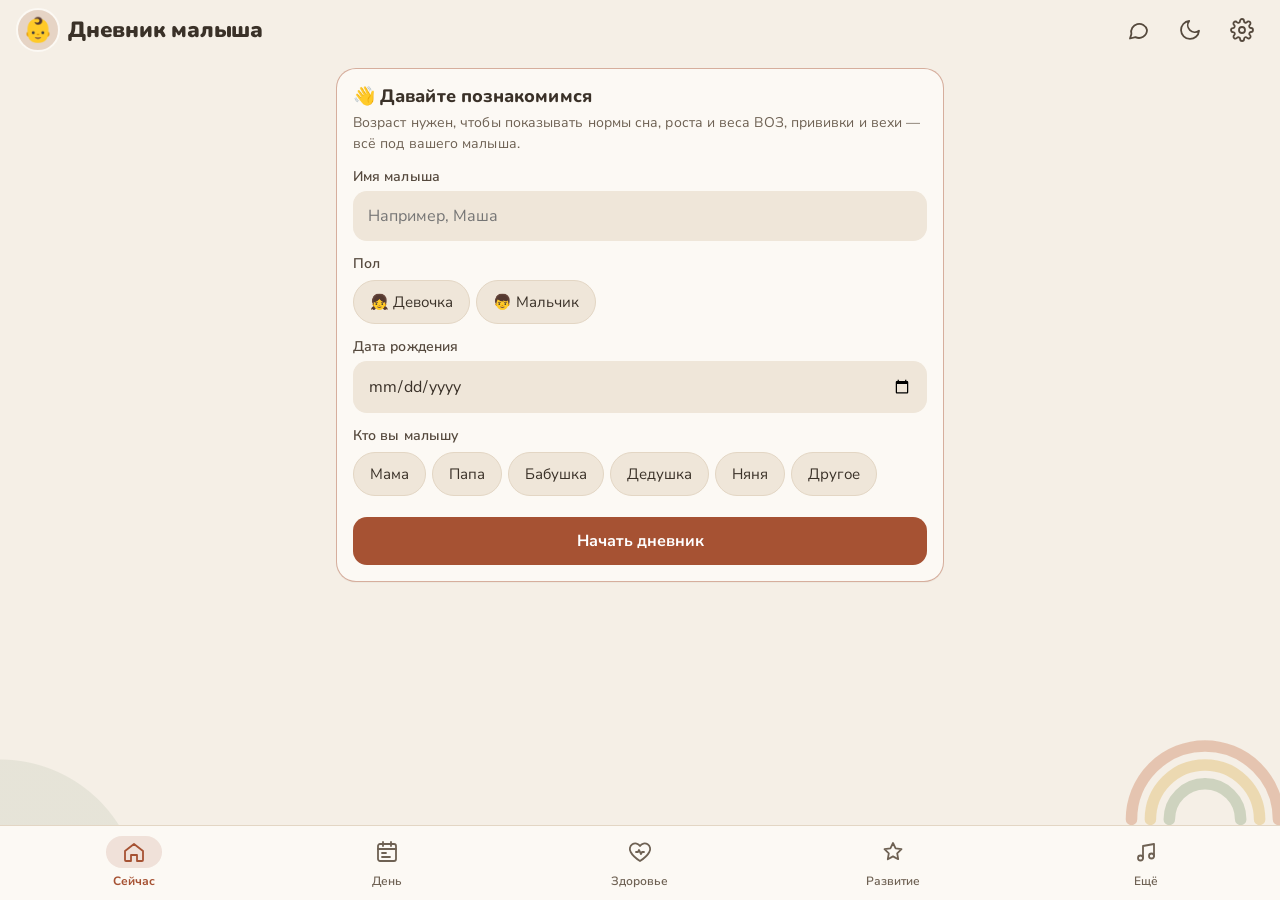
==== commit 673b0a30: "Несколько детей: у каждого свой дневник, профиль и фото на аватаре, переключение одним касанием (пол" ====
--- a/index.html
+++ b/index.html
@@ -68,6 +68,18 @@
 .top{position:sticky;top:0;z-index:20;background:color-mix(in srgb,var(--page) 55%,transparent);-webkit-backdrop-filter:blur(14px);backdrop-filter:blur(14px);display:flex;align-items:center;gap:8px;padding:calc(10px + env(safe-area-inset-top)) 16px 10px}
 :root[data-night] .top{background:var(--page)}
 .who{flex:1;min-width:0}
+.kidbar{position:sticky;top:calc(64px + env(safe-area-inset-top));z-index:19;display:flex;gap:8px;overflow-x:auto;scrollbar-width:none;padding:2px 16px 8px;background:color-mix(in srgb,var(--page) 55%,transparent);-webkit-backdrop-filter:blur(14px);backdrop-filter:blur(14px)}
+.kidbar::-webkit-scrollbar{display:none}
+:root[data-night] .kidbar{background:var(--page)}
+.kidbar button{flex:none;display:flex;align-items:center;gap:6px;min-height:40px;padding:4px 14px 4px 5px;border-radius:999px;border:1.5px solid var(--line);background:var(--surface);color:var(--text);font:inherit;font-size:15px;font-weight:700;cursor:pointer}
+.kidbar button .ke{width:30px;height:30px;border-radius:50%;display:grid;place-items:center;font-size:17px;background:var(--surface-2)}
+.kidbar button small{font-weight:600;color:var(--muted);font-size:13px}
+.kidbar button.on{border-color:var(--accent);background:color-mix(in srgb,var(--accent) 12%,var(--surface))}
+.kidbar button.add{padding:4px 12px;color:var(--muted);font-weight:600}
+.kids-l{display:flex;flex-direction:column;gap:8px}
+.kids-l .krow{display:flex;align-items:center;gap:10px;padding:8px 10px;border:1.5px solid var(--line);border-radius:14px;background:var(--surface);color:var(--text);font:inherit;text-align:left;cursor:pointer}
+.kids-l .krow.on{border-color:var(--accent)}
+.kids-l .krow b{display:block}.kids-l .krow small{color:var(--muted)}
 .who h1{font-size:20px;margin:0;letter-spacing:-.01em;line-height:1.2;overflow-wrap:anywhere}
 .age{font-size:13px;color:var(--muted);white-space:nowrap}
 .icon-btn{border:0;background:transparent;width:42px;height:42px;border-radius:12px;display:grid;place-items:center;color:var(--text-2);flex:none}
@@ -176,6 +188,9 @@
 .setrow>span:nth-child(2){flex:1;min-width:0}.setrow b{display:block;font-size:16px}.setrow small{display:block;color:var(--muted);font-size:13px}.setrow .chev{font-size:22px;color:var(--muted)}
 .acts.stick{position:sticky;bottom:calc(-18px - env(safe-area-inset-bottom));background:var(--solid);margin:8px -16px 0;padding:12px 16px calc(12px + env(safe-area-inset-bottom));border-top:1px solid var(--line);z-index:2}
 .prof{display:flex;align-items:center;gap:14px;margin:0 0 14px}.ava.big{width:72px;height:72px;font-size:40px;cursor:default}
+.ava,.kidbar .ke{overflow:hidden;position:relative}.ava img.kph,.kidbar .ke img.kph{width:100%;height:100%;object-fit:cover;display:block;border-radius:50%}
+.ava.big.pick{cursor:pointer;overflow:visible}.ava.big.pick img.kph{border-radius:50%}
+.ava .cam{position:absolute;right:-4px;bottom:-4px;width:28px;height:28px;border-radius:50%;display:grid;place-items:center;font-size:14px;font-style:normal;background:var(--surface);box-shadow:0 1px 4px rgba(0,0,0,.18)}
 .pname{font-size:22px;font-weight:800;line-height:1.2;overflow-wrap:anywhere}
 .medals{display:grid;grid-template-columns:repeat(auto-fill,minmax(92px,1fr));gap:12px 8px}
 .medal{position:relative;display:flex;flex-direction:column;align-items:center;text-align:center;gap:4px;padding-top:10px}
@@ -235,6 +250,7 @@
 .gchart .dot{fill:var(--c-feed);stroke:var(--solid);stroke-width:2}
 /* прививки: обязательные — сплошные, группы риска — серые, по желанию — пунктир и свой цвет */
 .vleg{display:flex;gap:6px;flex-wrap:wrap;margin:0 0 12px}
+.teeth{display:block;width:100%;max-width:320px;margin:4px auto 0}.tth{cursor:pointer}.tth ellipse{fill:var(--surface);stroke:var(--line);stroke-width:2}.tth.now ellipse{stroke:var(--accent);stroke-dasharray:4 3}.tth.ok ellipse{fill:var(--accent);stroke:var(--accent)}.tth.ok path{stroke:var(--on-accent)}.tjaw{font-size:13px;fill:var(--text-2);font-weight:600}.tsd{font-size:11px;fill:var(--muted)}.tleg{display:flex;flex-wrap:wrap;gap:6px 14px;font-size:12.5px;color:var(--text-2);margin-top:6px;justify-content:center}.tleg i{display:inline-block;width:11px;height:14px;border-radius:50%;border:2px solid var(--line);background:var(--surface);vertical-align:-3px;margin-right:5px}.tleg i.ok{background:var(--accent);border-color:var(--accent)}.tleg i.now{border-color:var(--accent);border-style:dashed}ul.plain{margin:0;padding-left:20px}ul.plain li{margin:3px 0}
 .vtag{display:inline-block;font-size:11.5px;font-weight:600;padding:3px 8px;border-radius:999px;white-space:nowrap;flex:none}
 .vtag.all{background:color-mix(in srgb,var(--accent) 16%,transparent);color:var(--accent)}
 .vtag.risk{background:var(--surface-2);color:var(--muted);border:1px solid var(--line)}
@@ -534,6 +550,7 @@
   <button class="icon-btn" id="nightBtn" onclick="toggleNight()" aria-label="Ночной режим" title="Ночной режим"><svg viewBox="0 0 24 24" fill="none" stroke="currentColor" stroke-width="2" stroke-linecap="round" stroke-linejoin="round"><path d="M21 12.8A9 9 0 1 1 11.2 3a7 7 0 0 0 9.8 9.8z"/></svg></button>
   <button class="icon-btn" onclick="openSettings()" aria-label="Настройки" title="Настройки"><svg viewBox="0 0 24 24" fill="none" stroke="currentColor" stroke-width="2" stroke-linecap="round" stroke-linejoin="round"><circle cx="12" cy="12" r="3"/><path d="M19.4 15a1.7 1.7 0 0 0 .3 1.8l.1.1a2 2 0 1 1-2.8 2.8l-.1-.1a1.7 1.7 0 0 0-1.8-.3 1.7 1.7 0 0 0-1 1.5V21a2 2 0 1 1-4 0v-.1a1.7 1.7 0 0 0-1.1-1.5 1.7 1.7 0 0 0-1.8.3l-.1.1a2 2 0 1 1-2.8-2.8l.1-.1a1.7 1.7 0 0 0 .3-1.8 1.7 1.7 0 0 0-1.5-1H3a2 2 0 1 1 0-4h.1a1.7 1.7 0 0 0 1.5-1.1 1.7 1.7 0 0 0-.3-1.8l-.1-.1a2 2 0 1 1 2.8-2.8l.1.1a1.7 1.7 0 0 0 1.8.3H9a1.7 1.7 0 0 0 1-1.5V3a2 2 0 1 1 4 0v.1a1.7 1.7 0 0 0 1 1.5 1.7 1.7 0 0 0 1.8-.3l.1-.1a2 2 0 1 1 2.8 2.8l-.1.1a1.7 1.7 0 0 0-.3 1.8V9a1.7 1.7 0 0 0 1.5 1H21a2 2 0 1 1 0 4h-.1a1.7 1.7 0 0 0-1.5 1z"/></svg></button>
 </header>
+<nav class="kidbar" id="kidbar" hidden aria-label="Дети"></nav>
 <main id="view"></main>
 <div class="sndbar" id="sndbar" hidden></div>
 <div class="chatbar" id="chatbar" hidden><button class="icon-btn" onclick="$('#c_file').click()" aria-label="Фото">📷</button><textarea id="c_in" rows="1" placeholder="Сообщение" oninput="chatGrow(this)" onkeydown="chatKey(event)"></textarea><button class="b main csend" onclick="sendMsg()" aria-label="Отправить">➤</button><input type="file" id="c_file" accept="image/*,image/heic,image/heif,.heic,.heif,application/octet-stream" hidden onchange="sendPhoto(this.files[0])"></div>
@@ -564,8 +581,11 @@
 function normalize(s) {
   if (!s || typeof s !== 'object') s = {};
   s.v = 1;
-  s.baby = Object.assign({ name: '', birth: '', sex: '', u: 0 }, s.baby || {});
+  s.baby = Object.assign({ name: '', birth: '', sex: '', ph: '', u: 0 }, s.baby || {});
   s.devs = s.devs && typeof s.devs === 'object' ? s.devs : {};
+  // другие дети: {id: {name, birth, sex, u, at (когда добавили — порядок), del}}; первый ребёнок — s.baby (id 'baby')
+  s.kids = s.kids && typeof s.kids === 'object' && !Array.isArray(s.kids) ? s.kids : {};
+  for (const k of Object.keys(s.kids)) { const x = s.kids[k]; if (!x || typeof x !== 'object' || k === 'baby') delete s.kids[k]; else s.kids[k] = Object.assign({ name: '', birth: '', sex: '', ph: '', u: 0, at: 0 }, x); }
   const old = now() - DEL_DAYS * 864e5;
   s.events = (Array.isArray(s.events) ? s.events : []).filter(e => e && e.id && e.t && isFinite(e.s) && !(e.del && e.u < old));
   return s;
@@ -574,21 +594,42 @@
 // VER растёт при каждом сохранении: по нему (и по самому списку) запомненные расчёты понимают, что данные изменились
 let VER = 0;
 function save() { VER++; lsSet(KEY, JSON.stringify(S)); }
-function memo(f) { let k1, k2, k3, v; return () => { if (k1 !== S.events || k2 !== VER || k3 !== S.events.length) { v = f(); k1 = S.events; k2 = VER; k3 = S.events.length; } return v; }; }
+// запоминает отдельно для каждого ребёнка (переключение туда-обратно не пересчитывает)
+function memo(f) { const c = new Map(); return () => { let o = c.get(KID); if (!o || o.k1 !== S.events || o.k2 !== VER || o.k3 !== S.events.length) { o = { v: f(), k1: S.events, k2: VER, k3: S.events.length }; c.set(KID, o); } return o.v; }; }
 let S = load();
+
+/* ───────── несколько детей ─────────
+   Первый ребёнок — S.baby (id 'baby', запись 'baby' в таблице), остальные — S.kids[id] (запись 'kid:<id>').
+   У события поле kid; нет поля — первый ребёнок (так все старые записи остаются за ним). Выбранный — KID, на устройстве.
+   Общие на семью (SHARED) — сообщения чата: видны при любом выбранном ребёнке. */
+const KIDKEY = 'babydiary.kid.v1', SHARED = new Set(['msg']);
+let KID = lsGet(KIDKEY) || 'baby';
+const kidOf = e => e.kid || 'baby';
+const kidAlive = id => id === 'baby' || !!(S.kids[id] && !S.kids[id].del);
+if (!kidAlive(KID)) KID = 'baby';
+const baby = () => KID === 'baby' ? S.baby : S.kids[KID];
+// все дети по порядку: первый, потом в порядке добавления
+const kidList = () => [Object.assign({ id: 'baby' }, S.baby), ...Object.entries(S.kids).filter(([, x]) => !x.del).sort((a, b) => (a[1].at || 0) - (b[1].at || 0)).map(([id, x]) => Object.assign({ id }, x))];
+const multiKid = () => Object.values(S.kids).some(x => !x.del);
+const kidEmoji = x => x.sex === 'f' ? '👧' : x.sex === 'm' ? '👦' : '👶';
+// аватар: фото (ph — id фото, как в альбоме) или значок
+const kidAva = x => x.ph ? `<img class="kph" data-ph="${esc(x.ph)}" alt="">` : kidEmoji(x);
+const kidPhs = () => [S.baby.ph, ...Object.values(S.kids).filter(k => !k.del).map(k => k.ph)].filter(Boolean);
+// посчитать что-то для другого ребёнка (напоминания, общий дневник)
+function withKid(id, f) { const k = KID; KID = id; try { return f(); } finally { KID = k; } }
 
 // очередь на отправку в таблицу: {id: u}. Пишем всегда — при входе в Google уйдёт всё, что накопилось.
 const OUTKEY = 'babydiary.out.v1';
 function mark(id, u) { const o = lsJson(OUTKEY, {}); o[id] = u; lsSet(OUTKEY, JSON.stringify(o)); if (typeof schedulePush === 'function') schedulePush(); }
 
-const evs = memo(() => S.events.filter(e => !e.del)); // общий список: не менять на месте (только filter/slice)
+const evs = memo(() => S.events.filter(e => !e.del && (SHARED.has(e.t) || kidOf(e) === KID))); // общий список: не менять на месте (только filter/slice)
 const byStart = (a, b) => b.s - a.s;
 const activeOf = t => evs().find(e => e.t === t && e.e == null);
 const lastOf = (t, f) => { let b; for (const e of evs()) if (e.t === t && (!f || f(e)) && (!b || e.s > b.s)) b = e; return b; };
 const evById = id => S.events.find(e => e.id === id);
-function add(o) { const e = Object.assign({ id: uid(), by: DEV, u: now() }, o); S.events.push(e); save(); mark(e.id, e.u); return e; }
+function add(o) { const e = Object.assign({ id: uid(), by: DEV, u: now() }, KID !== 'baby' && !SHARED.has(o.t) ? { kid: KID } : {}, o); S.events.push(e); save(); mark(e.id, e.u); return e; }
 function upd(e, p) { e = evById(e.id) || e; Object.assign(e, p, { u: now() }); save(); mark(e.id, e.u); return e; }
-function setBaby(p) { Object.assign(S.baby, p, { u: now() }); save(); mark('baby', S.baby.u); }
+function setBaby(p) { const b = baby(); Object.assign(b, p, { u: now() }); save(); mark(KID === 'baby' ? 'baby' : 'kid:' + KID, b.u); }
 function setMe(p) { S.devs[DEV] = Object.assign({ name: '', email: '' }, S.devs[DEV], p, { u: now() }); save(); mark('dev:' + DEV, S.devs[DEV].u); }
 const devName = id => {
   const d = S.devs[id]; if (!d) return '';
@@ -637,7 +678,7 @@
 
 /* ───────── возраст и ориентиры ───────── */
 function age() {
-  const b = parseDay(S.baby.birth); if (!b) return null;
+  const b = parseDay(baby().birth); if (!b) return null;
   const d = new Date(now()), total = Math.round((sod(+d) - +b) / 864e5);
   if (total < 0) return { total, m: 0, days: 0 };
   let m = (d.getFullYear() - b.getFullYear()) * 12 + d.getMonth() - b.getMonth();
@@ -759,7 +800,7 @@
   const on = isNight();
   if (on) document.documentElement.setAttribute('data-night', ''); else document.documentElement.removeAttribute('data-night');
   $('#nightBtn').classList.toggle('on', on);
-  const m = document.querySelector('meta[name=theme-color]'); if (m) m.content = on ? '#070605' : designOn() ? (darkOS() ? '#141414' : '#FAF8F5') : darkOS() ? '#0e2a25' : '#d9f3e3';
+  const m = document.querySelector('meta[name=theme-color]'); if (m) m.content = on ? '#070605' : designOn() ? (darkOS() ? '#1C1814' : '#F5EFE6') : darkOS() ? '#0e2a25' : '#d9f3e3';
 }
 
 /* ───────── экраны ───────── */
@@ -778,9 +819,11 @@
   const v = $('#view'); v.classList.remove('ds-in'); void v.offsetWidth; v.classList.add('ds-in'); } // мягкое появление вкладки (design.css)
 
 function render() {
-  applyNight(); medalCheck();
-  $('#bName').textContent = S.baby.name ? S.baby.name : 'Дневник малыша';
+  if (!kidAlive(KID)) { KID = 'baby'; lsSet(KIDKEY, KID); }
+  applyNight(); medalCheck(); kidBar();
+  $('#bName').textContent = baby().name ? baby().name : 'Дневник малыша';
   $('#bAge').textContent = ageText();
+  $('#ava').innerHTML = kidAva(baby());
   syncShow();
   renderTabs();
   const v = $('#view');
@@ -803,7 +846,7 @@
 
 function viewNow() {
   let h = '';
-  if (!S.baby.birth) { h += welcomeCard(); if (!evs().length) return h; }
+  if (!baby().birth) { h += welcomeCard(); if (!evs().some(e => !SHARED.has(e.t))) return h; }
   const f = activeOf('feed'), sl = activeOf('sleep');
   if (f) h += liveFeed(f);
   if (sl) h += `<div class="card sleep live"><h3 class="tap" onclick="go('sleep')"><span class="dot"></span>Спит<span class="more">график →</span></h3>
@@ -871,12 +914,48 @@
       <button class="b main wide" onclick="stopFeed()">Закончить кормление</button>
     </div></div>`;
 }
+/* ───────── переключение детей ─────────
+   Полоска под шапкой (только когда детей больше одного): нажатие — сразу этот ребёнок; у каждого видно, спит или ест сейчас. */
+function kidBar() {
+  const el = $('#kidbar'); if (!el) return;
+  const on = multiKid() && UI.tab !== 'chat' && UI.tab !== 'book'; el.hidden = !on; if (!on) { el.innerHTML = ''; return; }
+  el.innerHTML = kidList().map(k => {
+    const st = withKid(k.id, () => activeOf('sleep') ? '😴' : activeOf('feed') ? '🍼' : '');
+    return `<button class="${k.id === KID ? 'on' : ''}" onclick="setKid('${k.id}')" aria-pressed="${k.id === KID}"><span class="ke" aria-hidden="true">${kidAva(k)}</span>${esc(k.name || 'Малыш')}${st ? ` <small>${st}</small>` : ''}</button>`;
+  }).join('') + `<button class="add" onclick="addKid()" aria-label="Добавить ребёнка">＋</button>`;
+}
+function setKid(id, quiet) {
+  if (!kidAlive(id)) return;
+  if (id !== KID) { KID = id; lsSet(KIDKEY, id); pushWidget.last = null; }
+  if (quiet) return;
+  closeSheet(); buzz(); render(); window.scrollTo(0, 0);
+}
+function addKid() {
+  const id = uid(); S.kids[id] = { name: '', birth: '', sex: '', u: now(), at: now() }; save(); mark('kid:' + id, S.kids[id].u);
+  UI.tab = 'now'; setKid(id);
+}
+// удалить ребёнка (не первого): пометкой, вместе с его записями — так же исчезнет и у второго родителя
+function removeKid(id, ask) {
+  const k = S.kids[id]; if (!k) return;
+  const n = withKid(id, () => evs().filter(e => !SHARED.has(e.t)).length);
+  if (ask && !confirm('Удалить ' + (k.name || 'этого малыша') + (n ? ' и ' + n + ' ' + pl(n, 'запись', 'записи', 'записей') : '') + '? Вернуть можно только из сохранённой копии.')) return;
+  for (const e of S.events) if (!e.del && kidOf(e) === id) upd(e, { del: true });
+  Object.assign(k, { del: true, u: now() }); save(); mark('kid:' + id, k.u);
+  setKid('baby');
+}
 function welcomeCard() {
+  if (KID !== 'baby') return `<div class="card welcome"><h3>👶 Новый малыш</h3>
+    <p class="hint">У каждого ребёнка свой дневник: кормления, сон, рост, прививки, альбом. Переключаться — вверху, одним касанием.</p>
+    <div style="margin-top:12px"><label class="f"><span>Имя малыша</span><input id="wName" placeholder="Например, Маша" autocomplete="off" value="${esc(baby().name)}"></label>
+    <div class="f"><span>Пол</span><input type="hidden" id="f_wsex" value="${esc(baby().sex || '')}">${chipsHtml('wsex', [['f', '👧 Девочка'], ['m', '👦 Мальчик']], baby().sex)}</div>
+    <label class="f"><span>Дата рождения</span><input id="wBirth" type="date"></label>
+    <div class="err" id="wErr"></div>
+    <div class="btns"><button class="b ghost" onclick="removeKid(KID)">Отмена</button><button class="b main" onclick="saveWelcome()">Начать дневник</button></div></div></div>`;
   const me = devName(DEV);
   return `<div class="card welcome"><h3>👋 Давайте познакомимся</h3>
     <p class="hint">Возраст нужен, чтобы показывать нормы сна, роста и веса ВОЗ, прививки и вехи — всё под вашего малыша.</p>
-    <div style="margin-top:12px"><label class="f"><span>Имя малыша</span><input id="wName" placeholder="Например, Маша" autocomplete="off" value="${esc(S.baby.name)}"></label>
-    <div class="f"><span>Пол</span><input type="hidden" id="f_wsex" value="${esc(S.baby.sex || '')}">${chipsHtml('wsex', [['f', '👧 Девочка'], ['m', '👦 Мальчик']], S.baby.sex)}</div>
+    <div style="margin-top:12px"><label class="f"><span>Имя малыша</span><input id="wName" placeholder="Например, Маша" autocomplete="off" value="${esc(baby().name)}"></label>
+    <div class="f"><span>Пол</span><input type="hidden" id="f_wsex" value="${esc(baby().sex || '')}">${chipsHtml('wsex', [['f', '👧 Девочка'], ['m', '👦 Мальчик']], baby().sex)}</div>
     <label class="f"><span>Дата рождения</span><input id="wBirth" type="date"></label>
     <div class="f"><span>Кто вы малышу</span>${roleChips('wrole', me)}</div>
     <div class="err" id="wErr"></div>
@@ -891,7 +970,7 @@
   if (!parseDay(b)) return err('Укажите дату рождения');
   if (parseDay(b) > new Date(now() + 864e5 * 280)) return err('Проверьте дату рождения');
   setBaby({ name, birth: b, sex });
-  const r = roleVal('wrole'); if (r && r !== devName(DEV)) setMe({ name: r });
+  const r = $('#f_wrole') ? roleVal('wrole') : ''; if (r && r !== devName(DEV)) setMe({ name: r });
   render();
 }
 
@@ -958,6 +1037,7 @@
   if (e.t === 'visit') return { c: '', ic: '🩺', tx: 'Врач: ' + (e.doc || '') + (e.concl ? ' — ' + e.concl : ''), sub: rxList(e.rx).join('; ') };
   if (e.t === 'q') return { c: '', ic: '❓', tx: 'Вопрос к врачу: ' + e.text + (e.done ? ' (спросили)' : ''), sub: e.ans || '' };
   if (e.t === 'check') { const c = CHECKS.find(x => x.id === e.cid); return { c: '', ic: '📋', tx: 'Осмотр ' + (c ? checkTitle(c) : e.cid) + ': отмечено ' + (e.done || []).length + (c ? ' из ' + checkItems(c).length : ''), sub: '' }; }
+  if (e.t === 'tooth') { const x = TEETH.find(o => o.id === e.tid); return { c: '', ic: '🦷', tx: 'Зуб: ' + (x ? toothName(x) : e.tid), sub: '' }; }
   if (e.t === 'mile') { const m = MILES.find(x => x.id === e.mid); return { c: '', ic: '⭐', tx: m ? m.name : e.mid, sub: '' }; }
   if (e.t === 'food') return { c: 'food', ic: foodIc(e.fid), tx: foodName(e.fid, e.name) + (e.amt ? ' — ' + e.amt : ''), sub: e.react && e.react !== 'none' ? '⚠ ' + REACT[e.react] : '' };
   if (e.t === 'mphoto') return { c: '', ic: '📅', tx: 'Фото месяца: ' + e.m, sub: '' };
@@ -975,7 +1055,7 @@
 }
 
 /* ───────── окна: бутылочка, запись задним числом, правка ───────── */
-function openSheet(html) { const sh = $('#sheet'); sh.innerHTML = html; $('#sheetWrap').hidden = false; sh.scrollTop = 0; }
+function openSheet(html) { const sh = $('#sheet'); sh.innerHTML = html; $('#sheetWrap').hidden = false; sh.scrollTop = 0; if (html.includes('data-ph')) hydratePhotos(); }
 function closeSheet() { $('#sheetWrap').hidden = true; $('#sheet').innerHTML = ''; }
 const last = () => lsJson(LASTKEY, {});
 function chipsHtml(name, opts, val) { return `<div class="chips" data-name="${name}">${opts.map(([v, t]) => `<button type="button" data-v="${v}" class="${String(v) === String(val) ? 'on' : ''}" onclick="chip(this)">${t}</button>`).join('')}</div>`; }
@@ -1100,8 +1180,9 @@
 }
 // новая медаль — поздравление (первый раз — просто запоминаем, что уже есть)
 function medalCheck() {
-  const got = medals().filter(m => m.at).map(m => m.id), was = lsJson('babydiary.medals.v1', null);
-  lsSet('babydiary.medals.v1', JSON.stringify(got));
+  const mk = 'babydiary.medals.v1' + (KID === 'baby' ? '' : '.' + KID);
+  const got = medals().filter(m => m.at).map(m => m.id), was = lsJson(mk, null);
+  lsSet(mk, JSON.stringify(got));
   if (!was) return;
   // поздравляем только со свежим (за 2 дня): после входа на новом телефоне старые медали приходят тихо
   const fresh = new Set(medals().filter(m => m.at && m.at >= now() - 2 * 864e5).map(m => m.id));
@@ -1120,24 +1201,38 @@
 }
 function awardClose() { const w = $('#award'); w.hidden = true; w.innerHTML = ''; }
 function openProfile() {
-  const b = S.baby, born = b.birth ? parseDay(b.birth) : null;
+  const b = baby(), born = b.birth ? parseDay(b.birth) : null;
   openSheet(`<div class="shead"><h2>Профиль малыша</h2><button class="icon-btn" onclick="closeSheet()" aria-label="Закрыть">✕</button></div>
-    <div class="prof"><span class="ava big" aria-hidden="true">${b.sex === 'f' ? '👧' : b.sex === 'm' ? '👦' : '👶'}</span><div><div class="pname">${esc(b.name || 'Малыш')}</div>
-      <div class="hint" style="margin:2px 0 0">${born ? esc(ageText()) + ' · родил' + (b.sex === 'f' ? 'ась' : 'ся') + ' ' + dayShort(+born) : 'Укажите дату рождения'}</div></div></div>
+    <div class="prof"><button type="button" class="ava big pick" onclick="$('#p_ava').click()" aria-label="Фото малыша">${kidAva(b)}<i class="cam" aria-hidden="true">📷</i></button>
+      <input type="file" id="p_ava" accept="image/*,image/heic,image/heif,.heic,.heif,application/octet-stream" hidden onchange="setKidPhoto(this.files[0])"><div><div class="pname">${esc(b.name || 'Малыш')}</div>
+      <div class="hint" style="margin:2px 0 0">${b.ph ? '' : 'Нажмите на значок — поставить фото. '}${born ? esc(ageText()) + ' · родил' + (b.sex === 'f' ? 'ась' : 'ся') + ' ' + dayShort(+born) : 'Укажите дату рождения'}</div></div></div>
     ${medalsBlock()}
+    <section class="sgroup"><h4>Дети</h4>
+      <div class="kids-l">${kidList().map(k => `<button class="krow ${k.id === KID ? 'on' : ''}" onclick="setKid('${k.id}')"><span class="ava" aria-hidden="true">${kidAva(k)}</span><span><b>${esc(k.name || 'Малыш')}</b><small>${k.id === KID ? 'открыт сейчас' : esc(withKid(k.id, ageText) || 'нажмите, чтобы открыть')}</small></span></button>`).join('')}</div>
+      <div class="btns" style="margin-top:10px"><button class="b" onclick="closeSheet();addKid()">＋ Добавить ребёнка</button></div>
+      <p class="hint" style="margin:8px 0 0">Двойня или погодки — у каждого свой дневник, профиль, рост, прививки и альбом. Чат — общий для семьи.</p></section>
     <section class="sgroup"><h4>Данные</h4>
       <label class="f"><span>Имя</span><input id="p_name" value="${esc(b.name)}" autocomplete="off"></label>
       <label class="f"><span>Дата рождения</span><input id="p_birth" type="date" value="${esc(b.birth)}"></label>
       <div class="f" style="margin-bottom:0"><span>Пол — для норм роста и веса ВОЗ</span><input type="hidden" id="f_psex" value="${esc(b.sex || '')}">${chipsHtml('psex', [['f', 'Девочка'], ['m', 'Мальчик']], b.sex)}</div></section>
+    ${b.ph ? `<div class="btns" style="margin:4px 0 6px"><button class="b ghost" onclick="dropKidPhoto()">Убрать фото</button></div>` : ''}
+    ${KID !== 'baby' ? `<div class="btns" style="margin:4px 0 10px"><button class="b ghost" style="color:var(--bad)" onclick="removeKid(KID, true)">Удалить этого малыша</button></div>` : ''}
     <div class="err" id="p_err"></div>
     <div class="acts stick"><button class="b ghost" onclick="closeSheet()">Закрыть</button><button class="b main" onclick="saveProfile()">Сохранить</button></div>`);
 }
+// фото малыша на аватар: сразу сохраняется (как имя — через setBaby), видно в шапке и в полоске детей
+async function setKidPhoto(file) {
+  if (!file) return;
+  try { const id = await savePhoto(file); setBaby({ ph: id }); openProfile(); render(); toast('📷 Фото поставлено'); }
+  catch (e) { toast('Не получилось открыть фото' + (e && e.message ? ': ' + e.message : '')); }
+}
+function dropKidPhoto() { setBaby({ ph: '' }); phGc(); openProfile(); render(); }
 function saveProfile() {
   const bd = $('#p_birth').value, err = m => { $('#p_err').textContent = m; };
   if (bd && !parseDay(bd)) return err('Неверная дата рождения');
   if (bd && parseDay(bd) > new Date(now() + 864e5 * 280)) return err('Проверьте дату рождения');
   const name = $('#p_name').value.trim(), sex = $('#f_psex').value;
-  if (name !== S.baby.name || bd !== S.baby.birth || sex !== (S.baby.sex || '')) setBaby({ name, birth: bd, sex });
+  if (name !== baby().name || bd !== baby().birth || sex !== (baby().sex || '')) setBaby({ name, birth: bd, sex });
   closeSheet(); render(); toast('Профиль сохранён');
 }
 
@@ -1145,15 +1240,16 @@
 function openSettings() {
   const p = nightPref(), me = S.devs[DEV] || {};
   openSheet(`<div class="shead"><h2>Настройки</h2><button class="icon-btn" onclick="closeSheet()" aria-label="Закрыть">✕</button></div>
-    <button class="setrow" onclick="closeSheet();openProfile()"><span class="ava" aria-hidden="true">👶</span><span><b>${esc(S.baby.name || 'Профиль малыша')}</b><small>имя, дата рождения, пол, медали</small></span><span class="chev">›</span></button>
+    <button class="setrow" onclick="closeSheet();openProfile()"><span class="ava" aria-hidden="true">${kidAva(baby())}</span><span><b>${esc(baby().name || 'Профиль малыша')}</b><small>${multiKid() ? 'дети, имя, дата рождения, пол, медали' : 'имя, дата рождения, пол, медали · добавить ребёнка'}</small></span><span class="chev">›</span></button>
     <section class="sgroup">${settingsShare(me)}</section>
     <section class="sgroup"><h4>🌙 Ночной режим</h4>
       <p class="hint" style="margin:0 0 10px">Почти чёрный экран, неяркий тёплый свет и крупные кнопки — не слепит ночью и не будит малыша. Луна вверху включает и выключает его в любой момент.</p>
       <label class="chk"><input type="checkbox" id="s_auto" ${p.auto ? 'checked' : ''} onchange="nightInputs()"> Включать по расписанию</label>
       <div class="two" id="s_ntimes"><label class="f"><span>Включать в</span><input id="s_nfrom" type="time" value="${esc(p.from)}"></label><label class="f"><span>Выключать в</span><input id="s_nto" type="time" value="${esc(p.to)}"></label></div></section>
-    ${NATIVE && typeof NATIVE.schedule === 'function' ? `<section class="sgroup"><h4>🔔 Напоминания о приёме врача</h4>
+    ${NATIVE && typeof NATIVE.schedule === 'function' ? `<section class="sgroup"><h4>🔔 Напоминания</h4><p class="hint" style="margin:0 0 6px">О приёме врача:</p>
       <label class="chk"><input type="checkbox" id="s_neve" ${notifPref().eve ? 'checked' : ''}> Накануне в 20:00</label>
-      <label class="chk"><input type="checkbox" id="s_nbef" ${notifPref().before ? 'checked' : ''}> За 2 часа до приёма</label></section>` : ''}
+      <label class="chk"><input type="checkbox" id="s_nbef" ${notifPref().before ? 'checked' : ''}> За 2 часа до приёма</label>
+      <label class="chk" style="margin-top:6px"><input type="checkbox" id="s_nvax" ${notifPref().vax ? 'checked' : ''}> О прививках — за неделю и в день срока</label></section>` : ''}
     <section class="sgroup"><h4>🎨 Оформление</h4>
       <div class="chips" role="group" aria-label="Оформление" style="margin-top:0"><button class="${designOn() ? 'on' : ''}" onclick="designSet('new')">Новое</button><button class="${designOn() ? '' : 'on'}" onclick="designSet('old')">Прежнее</button></div>
       <p class="hint" style="margin:6px 0 0">Меняется сразу и только на этом устройстве.</p></section>
@@ -1176,7 +1272,7 @@
   const meName = $('#s_me') ? $('#s_me').value.trim() : null;
   if (meName != null && meName !== devName(DEV)) setMe({ name: meName });
   const p = nightPref(); Object.assign(p, { auto, from: from || p.from, to: to || p.to }); delete p.force; lsSet(NIGHTKEY, JSON.stringify(p));
-  if ($('#s_neve')) lsSet(NOTIFKEY, JSON.stringify({ eve: $('#s_neve').checked, before: $('#s_nbef').checked }));
+  if ($('#s_neve')) lsSet(NOTIFKEY, JSON.stringify({ eve: $('#s_neve').checked, before: $('#s_nbef').checked, vax: $('#s_nvax').checked }));
   closeSheet(); render();
 }
 function exportData() {
@@ -1202,13 +1298,15 @@
   S.events = mergeEvents(S.events, d.events);
   for (const e of S.events) if (before.get(e.id) !== e.u) mark(e.id, e.u);
   save();
-  if (!S.baby.birth && d.baby.birth) setBaby({ name: d.baby.name, birth: d.baby.birth });
+  if (!S.baby.birth && d.baby.birth) { Object.assign(S.baby, { name: d.baby.name, birth: d.baby.birth, sex: d.baby.sex || S.baby.sex || '', u: now() }); save(); mark('baby', S.baby.u); }
+  for (const [k, x] of Object.entries(d.kids)) if (!S.kids[k] || (x.u || 0) > (S.kids[k].u || 0)) { S.kids[k] = x; mark('kid:' + k, x.u || 0); }
+  save();
 }
 // удаляем пометкой — тогда запись исчезнет и у второго родителя
 function wipeData() {
   if (!confirm(REMOTE ? 'Удалить все записи общего дневника — у вас и у второго родителя? Вернуть их можно только из сохранённой копии.'
     : 'Удалить все записи дневника на этом устройстве? Вернуть их можно только из сохранённой копии.')) return;
-  for (const e of evs()) upd(e, { del: true });
+  for (const e of S.events.filter(e => !e.del)) upd(e, { del: true });
   closeSheet(); render();
 }
 
@@ -1238,14 +1336,14 @@
 const valAt = ([L, M, S], z) => L ? M * Math.pow(1 + L * S * z, 1 / L) : M * Math.exp(S * z);
 const zOf = (x, [L, M, S]) => L ? (Math.pow(x / M, L) - 1) / (L * S) : Math.log(x / M) / S;
 function phi(z) { const t = 1 / (1 + 0.2316419 * Math.abs(z)), d = 0.3989423 * Math.exp(-z * z / 2), p = d * t * (0.3193815 + t * (-0.3565638 + t * (1.781478 + t * (-1.821256 + t * 1.330274)))); return z > 0 ? 1 - p : p; }
-const birthTs = () => { const b = parseDay(S.baby.birth); return b ? +b : null; };
+const birthTs = () => { const b = parseDay(baby().birth); return b ? +b : null; };
 const monthsAt = ts => { const b = birthTs(); return b == null ? null : (sod(ts) - b) / 864e5 / 30.4375; };
 const numRu = (v, d) => String(+(+v).toFixed(d)).replace('.', ',');
 const parseNum = v => { const n = parseFloat(String(v || '').replace(',', '.').replace(/[^\d.]/g, '')); return isFinite(n) ? n : null; };
 function growthTxt(e) { return [e.w ? numRu(e.w, 3) + ' кг' : '', e.h ? numRu(e.h, 1) + ' см' : '', e.hc ? 'голова ' + numRu(e.hc, 1) + ' см' : ''].filter(Boolean).join(', '); }
 // перцентиль замера и мягкая оценка
 function pctOf(k, e) {
-  const sex = S.baby.sex, m = monthsAt(e.s), x = e[k];
+  const sex = baby().sex, m = monthsAt(e.s), x = e[k];
   if (!sex || m == null || m < 0 || m > 12.5 || !x) return null;
   const p = Math.round(phi(zOf(x, lmsAt(k, sex, m))) * 100);
   const lvl = p < 3 ? 'low' : p > 97 ? 'high' : 'ok';
@@ -1255,14 +1353,14 @@
 const growths = () => evs().filter(e => e.t === 'growth').sort((a, b) => a.s - b.s);
 
 function viewHealth() {
-  const seg = `<div class="seg" style="margin-bottom:12px">${[['growth', 'Рост и вес'], ['vax', 'Прививки'], ['docs', 'Врачи'], ['report', 'Сводка']].map(([k, t]) => `<button class="${UI.health === k ? 'on' : ''}" onclick="UI.health='${k}';render()">${t}</button>`).join('')}</div>`;
-  return seg + (UI.health === 'vax' ? viewVax() : UI.health === 'docs' ? viewDocs() : UI.health === 'report' ? viewReport() : viewGrowth());
+  const seg = `<div class="seg" style="margin-bottom:12px">${[['growth', 'Рост'], ['vax', 'Прививки'], ['teeth', 'Зубы'], ['docs', 'Врачи'], ['report', 'Сводка']].map(([k, t]) => `<button class="${UI.health === k ? 'on' : ''}" onclick="UI.health='${k}';render()">${t}</button>`).join('')}</div>`;
+  return seg + (UI.health === 'vax' ? viewVax() : UI.health === 'teeth' ? viewTeeth() : UI.health === 'docs' ? viewDocs() : UI.health === 'report' ? viewReport() : viewGrowth());
 }
 function needBirth(what) { return `<div class="card"><h3>Нужна дата рождения</h3><p class="hint">Чтобы ${what}, укажите дату рождения малыша.</p><div class="btns" style="margin-top:10px"><button class="b main" onclick="openSettings()">Открыть настройки</button></div></div>`; }
 function viewGrowth() {
   if (!birthTs()) return needBirth('сравнивать рост и вес с нормами ВОЗ');
   let h = '';
-  if (!S.baby.sex) h += `<div class="card"><h3>Девочка или мальчик?</h3><p class="hint">Нормы ВОЗ для девочек и мальчиков разные.</p>
+  if (!baby().sex) h += `<div class="card"><h3>Девочка или мальчик?</h3><p class="hint">Нормы ВОЗ для девочек и мальчиков разные.</p>
     <div class="btns" style="margin-top:10px"><button class="b" onclick="setBaby({sex:'f'});render()">👧 Девочка</button><button class="b" onclick="setBaby({sex:'m'});render()">👦 Мальчик</button></div></div>`;
   const list = growths(), k = UI.gkind, last = [...list].reverse().find(e => e[k]);
   h += `<div class="card"><div class="seg" style="margin-bottom:10px">${['w', 'h'].map(x => `<button class="${k === x ? 'on' : ''}" onclick="UI.gkind='${x}';render()">${GK[x].name}</button>`).join('')}</div>`;
@@ -1273,7 +1371,7 @@
       <div class="s">${dayShort(last.s)}${diff != null && days > 0 ? ` · ${diff >= 0 ? '+' : '−'}${k === 'w' ? Math.round(Math.abs(diff) * 1000) + ' г' : numRu(Math.abs(diff), 1) + ' см'} за ${days} ${pl(days, 'день', 'дня', 'дней')}` : ''}</div>
       ${p ? `<div class="pct ${p.lvl}">${p.p}-й перцентиль — ${p.txt}</div>` : ''}</div>`;
   } else h += `<p class="hint" style="margin:0 0 6px">Добавьте первый замер — из роддома или с приёма у педиатра.</p>`;
-  if (S.baby.sex) h += growthChart(k, list);
+  if (baby().sex) h += growthChart(k, list);
   h += `<div class="btns" style="margin-top:12px"><button class="b main" onclick="editGrowth()">+ Добавить замер</button></div></div>`;
   if (list.length) h += `<div class="card"><h3>Замеры</h3><ul class="list">${[...list].reverse().map(e => `<li onclick="editGrowth('${e.id}')"><span class="tm">${dayShort(e.s)}</span><span class="ic" style="--c:var(--accent)">📏</span><span class="tx"><div>${esc(growthTxt(e))}</div><small>${esc([ageAt(e.s), e.note].filter(Boolean).join(' · '))}</small></span></li>`).join('')}</ul></div>`;
   h += `<p class="hint" style="margin:0 0 12px">Коридор на графике — от 3-го до 97-го перцентиля: так растут 94 из 100 здоровых малышей; тёмная полоса — 15–85, линия — середина. Важнее не одна точка, а то, что малыш растёт вдоль своей линии. Источник: стандарты роста детей ВОЗ (WHO Child Growth Standards).</p>`;
@@ -1288,7 +1386,7 @@
   return m + ' мес.' + (r ? ' ' + r + ' дн.' : '');
 }
 function growthChart(k, list) {
-  const sex = S.baby.sex, W = 340, H = 230, L = 34, R = 8, T = 10, B = 24;
+  const sex = baby().sex, W = 340, H = 230, L = 34, R = 8, T = 10, B = 24;
   const pts = list.filter(e => e[k]).map(e => [monthsAt(e.s), e[k]]).filter(([m]) => m >= 0 && m <= 12.5);
   const curve = z => { const o = []; for (let m = 0; m <= 12.001; m += 0.25) o.push([m, valAt(lmsAt(k, sex, m), z)]); return o; };
   const c3 = curve(PCT[0][1]), c97 = curve(PCT[4][1]), c15 = curve(PCT[1][1]), c85 = curve(PCT[3][1]), c50 = curve(0);
@@ -1415,6 +1513,70 @@
   closeSheet(); buzz(); render();
 }
 function unVax() { const o = vaxDone()[VEDIT]; if (o) upd(o, { del: true }); closeSheet(); render(); }
+
+/* ───────── зубы ─────────
+   20 молочных зубов, сроки прорезывания — таблица Американской стоматологической ассоциации (ADA, MouthHealthy «Eruption Charts»).
+   id: u|l (верх/низ) + r|l (правая/левая сторона малыша) + номер от центра 1–5. Отметка — событие tooth {tid, s, note}.
+   Схема — как если смотреть малышу в лицо: его правая сторона — слева на картинке. */
+const TOOTH_KIND = [['Центральный резец', 'центральный резец'], ['Боковой резец', 'боковой резец'], ['Клык', 'клык'], ['Первый моляр', 'первый коренной (моляр)'], ['Второй моляр', 'второй коренной (моляр)']];
+const TOOTH_AGE = { u: [[8, 12], [9, 13], [16, 22], [13, 19], [25, 33]], l: [[6, 10], [10, 16], [17, 23], [14, 18], [23, 31]] };
+const TEETH = []; for (const j of ['u', 'l']) for (const sd of ['r', 'l']) for (let n = 1; n <= 5; n++) TEETH.push({ id: j + sd + n, j, sd, n, lo: TOOTH_AGE[j][n - 1][0], hi: TOOTH_AGE[j][n - 1][1] });
+const toothName = x => (x.j === 'u' ? 'Верхний ' : 'Нижний ') + TOOTH_KIND[x.n - 1][1] + ', ' + (x.sd === 'r' ? 'справа' : 'слева');
+const teethDone = () => { const m = {}; for (const e of evs()) if (e.t === 'tooth') m[e.tid] = e; return m; };
+function teethSvg(done, m) {
+  const W = 300, cx = 150, A = [7, 22, 38, 56, 77], RX = [10, 9, 10, 15, 16], RY = [13, 12, 12, 14, 15];
+  let g = '';
+  for (const x of TEETH) {
+    const k = x.n - 1, a = A[k] * Math.PI / 180, s = x.sd === 'r' ? -1 : 1, up = x.j === 'u';
+    const px = cx + s * 118 * Math.sin(a), py = up ? 140 - 112 * Math.cos(a) : 182 + 112 * Math.cos(a);
+    const rot = s * A[k] * (up ? 1 : -1), d = done[x.id], st = d ? 'ok' : m != null && m >= x.lo - 1 && m <= x.hi ? 'now' : '';
+    g += `<g class="tth ${st}" onclick="editTooth('${x.id}')" role="button" aria-label="${esc(toothName(x))}${d ? ', прорезался' : ''}"><title>${esc(toothName(x))}</title>
+      <ellipse cx="${px.toFixed(1)}" cy="${py.toFixed(1)}" rx="${RX[k]}" ry="${RY[k]}" transform="rotate(${rot} ${px.toFixed(1)} ${py.toFixed(1)})"/>
+      ${d ? `<path d="M${(px - 5).toFixed(1)} ${py.toFixed(1)}l3.5 3.5 6.5-7" fill="none" stroke-width="2.4" stroke-linecap="round" stroke-linejoin="round"/>` : ''}</g>`;
+  }
+  return `<svg class="teeth" viewBox="0 10 ${W} 302" role="group" aria-label="Схема зубов">
+    <text x="${cx}" y="96" text-anchor="middle" class="tjaw">Верхние</text><text x="${cx}" y="236" text-anchor="middle" class="tjaw">Нижние</text>
+    <text x="10" y="165" class="tsd">справа</text><text x="${W - 10}" y="165" text-anchor="end" class="tsd">слева</text>${g}</svg>`;
+}
+function viewTeeth() {
+  if (!birthTs()) return needBirth('показать, когда обычно режутся зубы');
+  const done = teethDone(), m = monthsAt(now()), n = TEETH.filter(x => done[x.id]).length;
+  const soon = TEETH.filter(x => !done[x.id] && m >= x.lo - 1 && m <= x.hi), seen = new Set();
+  const soonTxt = soon.filter(x => { const k = x.j + x.n; if (seen.has(k)) return false; seen.add(k); return true; })
+    .map(x => (x.j === 'u' ? 'верхние ' : 'нижние ') + TOOTH_KIND[x.n - 1][1].replace('резец', 'резцы').replace('клык', 'клыки').replace('коренной', 'коренные').replace('центральный', 'центральные').replace('боковой', 'боковые').replace('первый', 'первые').replace('второй', 'вторые') + ' (' + x.lo + '–' + x.hi + ' мес.)');
+  let h = `<div class="card"><div class="vhead"><h3>🦷 Зубы</h3><span class="vdate">${n} из 20</span></div>
+    <p class="hint" style="margin:0 0 6px">Нажмите на зуб, когда он прорежется. Схема — как если смотреть малышу в лицо.</p>
+    ${teethSvg(done, m)}
+    <div class="tleg"><span><i class="ok"></i>прорезался</span><span><i class="now"></i>обычно режется в этом возрасте</span><span><i></i>позже</span></div></div>`;
+  if (soonTxt.length && n < 20) h += `<div class="card"><h3>Сейчас могут появиться</h3><ul class="plain">${soonTxt.map(t => `<li>${esc(t[0].toUpperCase() + t.slice(1))}</li>`).join('')}</ul></div>`;
+  const list = TEETH.filter(x => done[x.id]).sort((a, b) => done[b.id].s - done[a.id].s);
+  if (list.length) h += `<div class="card"><h3>Прорезались</h3><ul class="list">${list.map(x => { const d = done[x.id]; return `<li onclick="editTooth('${x.id}')"><span class="tm">${dayShort(d.s)}</span><span class="ic" style="--c:var(--accent)">🦷</span><span class="tx"><div>${esc((x.j === 'u' ? 'Верхний ' : 'Нижний ') + TOOTH_KIND[x.n - 1][1])}</div><small>${esc([x.sd === 'r' ? 'справа' : 'слева', ageAt(d.s), d.note].filter(Boolean).join(' · '))}</small></span></li>`; }).join('')}</ul></div>`;
+  h += `<p class="hint" style="margin:0 0 12px">Сроки — обычные диапазоны по таблице Американской стоматологической ассоциации (ADA). У каждого малыша свой темп: первый зуб может появиться и в 4, и в 12 месяцев, порядок тоже бывает другим. Если к 15–18 месяцам нет ни одного зуба — спокойно обсудите с педиатром. Не заменяет консультацию врача.</p>`;
+  return h;
+}
+let TEDIT = null;
+function editTooth(tid) {
+  const x = TEETH.find(o => o.id === tid), d = teethDone()[tid]; if (!x) return; TEDIT = tid;
+  openSheet(`<h2>🦷 ${esc(toothName(x))}</h2>
+    <p class="hint" style="margin:0 0 12px">Обычно режется в ${x.lo}–${x.hi} мес.</p>
+    <label class="f"><span>Когда прорезался</span><input id="t_d" type="date" value="${toInput(d ? d.s : now()).slice(0, 10)}"></label>
+    <label class="f"><span>Заметка</span><input id="t_note" value="${esc(d ? d.note || '' : '')}" placeholder="Как прошло, что помогало…"></label>
+    <div class="err" id="t_err"></div>
+    <div class="acts">${d ? '<button class="b del" onclick="unTooth()">Снять отметку</button>' : ''}<button class="b ghost" onclick="closeSheet()">Отмена</button><button class="b main" onclick="saveTooth()">${d ? 'Сохранить' : 'Прорезался'}</button></div>`);
+}
+function saveTooth() {
+  const d = parseDay($('#t_d').value); if (!d) return $('#t_err').textContent = 'Укажите дату';
+  const s = +d + 12 * 3600e3; if (sod(s) > sod(now())) return $('#t_err').textContent = 'Эта дата ещё не наступила';
+  const b = birthTs(); if (b != null && sod(s) < b) return $('#t_err').textContent = 'Дата раньше дня рождения';
+  const p = { s, e: s, note: $('#t_note').value.trim() }, old = teethDone()[TEDIT];
+  if (old) upd(old, p); else add(Object.assign({ t: 'tooth', tid: TEDIT }, p));
+  // первый зуб — это и веха развития (она же попадает в альбом «Первые разы»)
+  let mile = false;
+  if (!milesDone().tooth) { const first = Math.min(...Object.values(teethDone()).map(e => e.s)); add({ t: 'mile', mid: 'tooth', s: first, e: first, note: '' }); mile = true; }
+  closeSheet(); buzz(); render();
+  if (mile) toast('⭐ Первый зуб — отметили и в вехах развития');
+}
+function unTooth() { const o = teethDone()[TEDIT]; if (o) upd(o, { del: true }); closeSheet(); render(); }
 
 /* ───────── вехи развития ─────────
    Двигательные — окна ВОЗ (WHO Multicentre Growth Reference Study, 2006: от 1-го до 99-го перцентиля);
@@ -1498,7 +1660,8 @@
 const WHY = { plan: 'Плановый осмотр', ill: 'Заболел', other: 'Другое' };
 const checkTitle = c => c.age === 0 ? 'Новорождённый' : c.age + ' ' + pl(c.age, 'месяц', 'месяца', 'месяцев');
 const checkDue = c => { const b = birthTs(); if (b == null) return null; const d = new Date(b); d.setMonth(d.getMonth() + c.age); return +d; };
-const checkRec = c => evById('chk:' + c.id);
+const chkId = cid => 'chk:' + (KID === 'baby' ? '' : KID + ':') + cid;
+const checkRec = c => evById(chkId(c.id));
 const checkItems = c => [...c.docs, ...c.tests];
 function checkState(c) { const r = checkRec(c), n = checkItems(c).length, k = r && !r.del ? (r.done || []).length : 0; return { k, n, all: k >= n }; }
 const visits = () => evs().filter(e => e.t === 'visit').sort(byStart);
@@ -1538,7 +1701,7 @@
   const c = CHECKS.find(x => x.id === cid), r = checkRec(c), done = new Set(r && !r.del ? r.done || [] : []);
   if (done.has(i)) done.delete(i); else done.add(i);
   const p = { done: [...done].sort((a, b) => a - b), del: false };
-  if (r) upd(r, p); else add(Object.assign({ id: 'chk:' + cid, t: 'check', cid, s: checkDue(c), e: checkDue(c) }, p));
+  if (r) upd(r, p); else add(Object.assign({ id: chkId(cid), t: 'check', cid, s: checkDue(c), e: checkDue(c) }, p));
   buzz(); render();
   if (checkState(c).all) toast('Осмотр ' + checkTitle(c).toLowerCase() + ' пройден 👍');
 }
@@ -1846,7 +2009,7 @@
   return L;
 }
 function reportHead(r) {
-  return `${S.baby.name || 'Малыш'}${ageText() ? ', ' + ageText().replace(/\.$/, '') : ''}. Дневник за ${dayShort(r.from)} — ${dayShort(r.to)} (${r.k} ${pl(r.k, 'день', 'дня', 'дней')} с записями)`;
+  return `${baby().name || 'Малыш'}${ageText() ? ', ' + ageText().replace(/\.$/, '') : ''}. Дневник за ${dayShort(r.from)} — ${dayShort(r.to)} (${r.k} ${pl(r.k, 'день', 'дня', 'дней')} с записями)`;
 }
 function viewReport() {
   const r = reportData(), L = reportLines(r);
@@ -2185,7 +2348,7 @@
 }
 function delFirst() { const e = evById(AEDIT.id); upd(e, { del: true }); closeSheet(); toast('Удалено из альбома', { label: 'Вернуть', fn: () => { upd(e, { del: false }); render(); } }); render(); }
 // фото, на которые больше не ссылается ни одна запись (даже удалённая), — стираем
-const phOrphans = keys => { const keep = new Set(S.events.flatMap(e => e.ph || [])); return (keys || []).filter(k => !keep.has(k) && !(AEDIT && AEDIT.ph.includes(k))); };
+const phOrphans = keys => { const keep = new Set([...S.events.flatMap(e => e.ph || []), ...kidPhs()]); return (keys || []).filter(k => !keep.has(k) && !(AEDIT && AEDIT.ph.includes(k))); };
 async function phGc() {
   try {
     for (const k of phOrphans(await phTx('readonly', st => st.getAllKeys()))) await phDel(k);
@@ -2218,7 +2381,7 @@
 function widgetState() {
   const f = activeOf('feed'), g = f && openSeg(f), sl = activeOf('sleep'), lf = lastOf('feed', e => e.e != null), ld = lastOf('diaper');
   return { feed: f && f.kind === 'breast' ? { id: f.id, s: f.s, side: g ? g.side : '', segs: f.segs, by: f.by || '', note: f.note || '' } : null, lastFeed: lf ? lf.s : 0, next: nextSide() || 'L',
-    sleep: sl ? { id: sl.id, s: sl.s, by: sl.by || '', note: sl.note || '' } : null, awake: lastAwake() || 0, diaper: ld ? ld.s : 0, name: S.baby.name || '' };
+    sleep: sl ? { id: sl.id, s: sl.s, by: sl.by || '', note: sl.note || '' } : null, awake: lastAwake() || 0, diaper: ld ? ld.s : 0, name: baby().name || '', kid: KID === 'baby' ? '' : KID };
 }
 function pushWidget() {
   if (!NATIVE || typeof NATIVE.setWidget !== 'function') return;
@@ -2236,13 +2399,16 @@
   const done = [];
   for (const o of q) {
     try {
-      const ev = o.ev || {};
+      const ev = o.ev || {}, k = o.kid || 'baby';
+      if (!kidAlive(k)) { done.push(o.id); continue; }
+      withKid(k, () => {
       if (o.skip) { /* виджет уже выяснил: отметил другой родитель */ }
       else if (o.op === 'feed' && !evById(ev.id) && !activeOf('feed')) add({ id: ev.id, t: 'feed', kind: 'breast', s: ev.s, e: null, segs: [{ side: ev.side === 'R' ? 'R' : 'L', s: ev.s, e: null }] });
       else if (o.op === 'feedStop') { const f = evById(o.ref); if (f && f.e == null) { const sg = openSeg(f); if (sg) sg.e = Math.max(sg.s, o.at); upd(f, { e: Math.max(f.s, o.at), segs: f.segs }); } }
       else if (o.op === 'sleep' && !evById(ev.id) && !activeOf('sleep') && !evs().some(e => e.t === 'sleep' && e.s <= ev.s && e.e > ev.s + 60000)) add({ id: ev.id, t: 'sleep', s: ev.s, e: null });
       else if (o.op === 'sleepStop') { const s = evById(o.ref); if (s && s.e == null) upd(s, { e: Math.max(s.s + 60000, o.at) }); }
       else if (o.op === 'diaper' && !evById(ev.id)) add({ id: ev.id, t: 'diaper', s: ev.s, e: ev.s, wet: !!ev.wet, dirty: !!ev.dirty });
+      });
     } catch (e) {}
     done.push(o.id);
   }
@@ -2330,7 +2496,7 @@
 const PHOUT = 'babydiary.phout.v1', GS_PH = 'Фото', PH_CHUNK = 45000;
 const PHX = { idx: null, idxAt: 0, wait: new Map(), tab: false };
 function phQueue(id) { const q = lsJson(PHOUT, []); if (!q.some(x => x.id === id)) { q.push({ id, at: Date.now() }); lsSet(PHOUT, JSON.stringify(q)); } }
-const phUsed = id => S.events.some(e => !e.del && (e.ph || []).includes(id));
+const phUsed = id => kidPhs().includes(id) || S.events.some(e => !e.del && (e.ph || []).includes(id));
 function blobB64(b) { return new Promise((res, rej) => { const r = new FileReader(); r.onload = () => res(String(r.result).split(',')[1] || ''); r.onerror = () => rej(r.error); r.readAsDataURL(b); }); }
 function b64Blob(s, type) { const bin = atob(s), a = new Uint8Array(bin.length); for (let i = 0; i < bin.length; i++) a[i] = bin.charCodeAt(i); return new Blob([a], { type: type || 'image/jpeg' }); }
 async function photoRow(id, blob) { const s = await blobB64(blob), parts = []; for (let i = 0; i < s.length; i += PH_CHUNK) parts.push(s.slice(i, i + PH_CHUNK)); return [id, parts.length, ...parts]; }
@@ -2384,8 +2550,14 @@
    План на 45 дней: накануне в 20:00 и за 2 часа (настройка — babydiary.notif.v1, на устройстве).
    Телефон ставит будильник на ближайшее (Notifier.java), после перезагрузки — заново. В браузере уведомлений нет. */
 const NOTIFKEY = 'babydiary.notif.v1';
-const notifPref = () => Object.assign({ eve: true, before: true }, lsJson(NOTIFKEY, {}));
+const notifPref = () => Object.assign({ eve: true, before: true, vax: true }, lsJson(NOTIFKEY, {}));
 function notifPlan() {
+  if (!multiKid()) return notifKid();
+  const out = [];
+  for (const k of kidList()) withKid(k.id, () => { for (const n of notifKid()) out.push(Object.assign(n, { id: n.id + '@' + k.id, title: (k.name || 'Малыш') + ': ' + n.title, action: n.action + '@' + k.id })); });
+  return out.sort((a, b) => a.at - b.at);
+}
+function notifKid() {
   const p = notifPref(), t = now(), out = [], nq = qs().filter(q => !q.done).length;
   for (const v of visits()) {
     if (v.concl || v.s <= t || v.s > t + 45 * 864e5) continue;
@@ -2395,7 +2567,21 @@
     const bf = v.s - 2 * 3600e3;
     if (p.before && bf > t) out.push({ id: 'vb:' + v.id, at: bf, title: 'Через 2 часа — ' + (v.doc || 'врач'), text: where + '.' + qtxt + ' Не забудьте полис и прививочный сертификат.', action: 'docs' });
   }
+  if (p.vax) out.push(...vaxNotif(t));
   return out.sort((a, b) => a.at - b.at);
+}
+/* прививки по нацкалендарю (не отмеченные): за неделю — записаться, в день срока и, если ещё не сделали, через неделю после — в 10:00.
+   Срок, прошедший раньше, не напоминаем (о нём — карточка на главной). id — vx:<возраст>:<w|d|l>; нажатие открывает «Прививки». */
+function vaxNotif(t) {
+  const done = vaxDone(), out = [], ages = [...new Set(VAX.filter(v => v.need === 'all').map(v => v.age))];
+  for (const a of ages) {
+    const due = vaxDue(a), left = VAX.filter(v => v.age === a && v.need === 'all' && !done[v.id]); if (due == null || !left.length) continue;
+    const names = left.map(v => v.name).join(', '), at = d => sod(addDays(due, d)) + 10 * 3600e3;
+    for (const [k, d, title, text] of [['w', -7, 'Через неделю — прививки', names + '. Запишитесь в поликлинику заранее.'],
+      ['d', 0, 'Сегодня срок прививок', names + '.'], ['l', 7, 'Прививки ещё не отмечены', names + '. Если уже сделали — отметьте в «Прививках»; если отложили — обсудите новый график с педиатром.']])
+      if (at(d) > t && at(d) <= t + 45 * 864e5) out.push({ id: 'vx:' + a + ':' + k, at: at(d), title, text, action: 'vax' });
+  }
+  return out;
 }
 function pushNotif() {
   if (!NATIVE || typeof NATIVE.schedule !== 'function') return;
@@ -2410,9 +2596,9 @@
    На экране страницы уменьшаются (zoom), при печати — в натуральную величину; всё остальное при печати скрыто (@media print). */
 function bookItems() { return UI.demo ? demoAlbum() : albumItems(); }
 function viewBook() {
-  const list = bookItems(), name = S.baby.name || 'Малыш', b = birthTs();
+  const list = bookItems(), name = baby().name || 'Малыш', b = birthTs();
   const cover = list.find(e => (e.ph || []).length);
-  const born = b ? (S.baby.sex === 'f' ? 'Родилась ' : S.baby.sex === 'm' ? 'Родился ' : 'День рождения — ') + new Date(b).getDate() + ' ' + MONTHS[new Date(b).getMonth()] + ' ' + new Date(b).getFullYear() : '';
+  const born = b ? (baby().sex === 'f' ? 'Родилась ' : baby().sex === 'm' ? 'Родился ' : 'День рождения — ') + new Date(b).getDate() + ' ' + MONTHS[new Date(b).getMonth()] + ' ' + new Date(b).getFullYear() : '';
   let pg = 1, h = `<div class="noprint bookbar"><button class="b ghost" onclick="UI.tab='dev';UI.dev='album';render()">← Альбом</button><button class="b main" onclick="printBook()">🖨 Печать или PDF</button></div>
     <p class="hint noprint" style="margin:0 0 12px">Формат A5 — половина обычного листа. В окне печати можно выбрать принтер или «Сохранить как PDF», а потом заказать печать фотокниги.</p>
     <div class="book" id="book">`;
@@ -2443,7 +2629,7 @@
   hydratePhotos();
   // дождаться всех фото, иначе в PDF будут пустые места
   for (let i = 0; i < 50; i++) { const imgs = [...document.querySelectorAll('#book img')]; if (imgs.every(x => x.complete && x.naturalWidth || x.closest('.ph,.bph').classList.contains('miss'))) break; await new Promise(r => setTimeout(r, 100)); }
-  const title = 'Наш первый год — ' + (S.baby.name || 'малыш');
+  const title = 'Наш первый год — ' + (baby().name || 'малыш');
   if (NATIVE && typeof NATIVE.print === 'function') { NATIVE.print(title); return; }
   const t = document.title; document.title = title; window.print(); document.title = t;
 }
@@ -2840,7 +3026,7 @@
    Запись 'mphoto' {m (1–12), s, ph:[id], note} — одна на месяц (новая заменяет). В альбоме — отдельная вкладка (UI.alb='months'),
    в книжке — страница «Месяц за месяцем». На главной в первые 3 дня после «месячного дня рождения» — напоминание. */
 const mphotos = () => { const o = {}; for (const e of evs()) if (e.t === 'mphoto') o[e.m] = e; return o; };
-const monthDay = m => { const b = parseDay(S.baby.birth); if (!b) return null; const d = new Date(b.getFullYear(), b.getMonth() + m, 1), dim = new Date(d.getFullYear(), d.getMonth() + 1, 0).getDate(); d.setDate(Math.min(b.getDate(), dim)); return +d; };
+const monthDay = m => { const b = parseDay(baby().birth); if (!b) return null; const d = new Date(b.getFullYear(), b.getMonth() + m, 1), dim = new Date(d.getFullYear(), d.getMonth() + 1, 0).getDate(); d.setDate(Math.min(b.getDate(), dim)); return +d; };
 function viewMonths() {
   if (!birthTs()) return needBirth('собирать фото по месяцам');
   const mp = UI.demo ? demoMonths() : mphotos(), a = age(), cur = a ? a.m : 0;
@@ -2870,7 +3056,7 @@
 function delMonth() { const e = mphotos()[MPEDIT]; upd(e, { del: true }); closeSheet(); toast('Удалено', { label: 'Вернуть', fn: () => { upd(e, { del: false }); render(); } }); render(); }
 function monthReminder() {
   const a = age(); if (!a || a.m < 1 || a.m > 12 || a.days > 3 || mphotos()[a.m]) return '';
-  return `<div class="card mrem" onclick="UI.tab='dev';UI.dev='album';UI.alb='months';render()" style="cursor:pointer"><h3>📸 ${esc(S.baby.name || 'Малышу')} — ${a.m} ${pl(a.m, 'месяц', 'месяца', 'месяцев')}!</h3><p class="hint">Сделайте фото месяца — нажмите сюда.</p></div>`;
+  return `<div class="card mrem" onclick="UI.tab='dev';UI.dev='album';UI.alb='months';render()" style="cursor:pointer"><h3>📸 ${esc(baby().name || 'Малышу')} — ${a.m} ${pl(a.m, 'месяц', 'месяца', 'месяцев')}!</h3><p class="hint">Сделайте фото месяца — нажмите сюда.</p></div>`;
 }
 function demoMonths() {
   const o = {}, cols = [['#ffe1ea', '#e8f3ff'], ['#e2f7e4', '#fff3d6'], ['#e6e0ff', '#ffe8f0']];
@@ -2974,16 +3160,18 @@
 
 // записи для таблицы: события + 'baby' + 'dev:<устройство>'
 function recOf(id) {
-  if (id === 'baby') return { id, t: 'baby', name: S.baby.name, birth: S.baby.birth, sex: S.baby.sex || '', u: S.baby.u || 0 };
+  if (id === 'baby') return { id, t: 'baby', name: S.baby.name, birth: S.baby.birth, sex: S.baby.sex || '', ph: S.baby.ph || '', u: S.baby.u || 0 };
   if (id.startsWith('dev:')) { const d = S.devs[id.slice(4)]; return d ? Object.assign({ id, t: 'dev' }, d) : null; }
+  if (id.startsWith('kid:')) { const k = S.kids[id.slice(4)]; return k ? Object.assign({ id, t: 'kid' }, k) : null; }
   return evById(id) || null;
 }
-const allIds = () => ['baby', ...Object.keys(S.devs).map(k => 'dev:' + k), ...S.events.map(e => e.id)];
+const allIds = () => ['baby', ...Object.keys(S.devs).map(k => 'dev:' + k), ...Object.keys(S.kids).map(k => 'kid:' + k), ...S.events.map(e => e.id)];
 const dRu = ts => { const d = new Date(ts); return pad(d.getDate()) + '.' + pad(d.getMonth() + 1) + '.' + d.getFullYear() + ' ' + hm(ts); };
 function rowOf(r) {
   const data = Object.assign({}, r); delete data.id; delete data.u;
   let when = '', what = '', who = '';
   if (r.t === 'baby') what = 'Малыш: ' + (r.name || '') + (r.birth ? ', родился ' + r.birth.split('-').reverse().join('.') : '');
+  else if (r.t === 'kid') what = (r.del ? '[удалено] ' : '') + 'Ребёнок: ' + (r.name || '') + (r.birth ? ', родился ' + r.birth.split('-').reverse().join('.') : '');
   else if (r.t === 'dev') what = 'Родитель: ' + (r.name || '—') + (r.email ? ' (' + r.email + ')' : '');
   else { const i = evInfo(r); when = dRu(r.s); what = (r.del ? '[удалено] ' : '') + i.tx + (i.sub ? ' — ' + i.sub : '') + (r.note ? ' — ' + r.note : ''); who = devName(r.by); }
   return [r.id, r.u || 0, JSON.stringify(data), when, what, who];
@@ -3004,7 +3192,8 @@
   let ch = false; const old = now() - DEL_DAYS * 864e5, at = new Map(S.events.map((e, i) => [e.id, i]));
   for (const r of list) {
     if (!r || !r.id || !r.t) continue;
-    if (r.t === 'baby') { if ((r.u || 0) > (S.baby.u || 0)) { S.baby = { name: r.name || '', birth: r.birth || '', sex: r.sex || '', u: r.u }; ch = true; } continue; }
+    if (r.t === 'baby') { if ((r.u || 0) > (S.baby.u || 0)) { S.baby = { name: r.name || '', birth: r.birth || '', sex: r.sex || '', ph: r.ph || '', u: r.u }; ch = true; } continue; }
+    if (r.t === 'kid') { const k = r.id.slice(4), o = S.kids[k]; if (k && (!o || (r.u || 0) > (o.u || 0))) { S.kids[k] = { name: r.name || '', birth: r.birth || '', sex: r.sex || '', ph: r.ph || '', u: r.u || 0, at: r.at || 0, del: !!r.del }; ch = true; } continue; }
     if (r.t === 'dev') { const k = r.id.slice(4), o = S.devs[k]; if (!o || (r.u || 0) > (o.u || 0)) { S.devs[k] = { name: r.name || '', email: r.email || '', u: r.u }; ch = true; } continue; }
     if (!isFinite(r.s) || (r.del && r.u < old)) continue;
     const i = at.has(r.id) ? at.get(r.id) : -1;
@@ -3019,6 +3208,7 @@
 // Идущая запись, которая началась внутри уже законченной (её закончили на другом телефоне), — тоже лишняя.
 function fixDupes() {
   let msg = '';
+  for (const k of kidList().map(x => x.id)) withKid(k, () => {
   for (const t of ['sleep', 'feed']) {
     const all = evs().filter(e => e.t === t), act = all.filter(e => e.e == null).sort((a, b) => a.s - b.s);
     for (let i = 0; i < act.length; i++) {
@@ -3028,6 +3218,7 @@
       if (y.by === DEV && x.by !== DEV) msg = (t === 'sleep' ? '😴 Сон' : '🍼 Кормление') + ' уже отметили на другом телефоне' + byWho(x) + ' в ' + hm(x.s) + ' — оставили эту запись';
     }
   }
+  });
   if (msg) toast(msg);
   return !!msg;
 }
@@ -3341,14 +3532,16 @@
 
 /* ───────── запуск ───────── */
 function launch(act) {
-  const q = new URLSearchParams(location.search), a = act || q.get('action'), j = act ? null : q.get('join');
+  const q = new URLSearchParams(location.search), j = act ? null : q.get('join');
+  let a = act || q.get('action');
+  if (a && a.includes('@')) { const k = a.split('@')[1]; a = a.split('@')[0]; if (kidAlive(k) && k !== KID) setKid(k, true); }
   if (!a && !j) return;
   if (!act) history.replaceState(null, '', location.pathname);
   if (j) { if (REMOTE && REMOTE.sheet === j) toast('Вы уже ведёте этот общий дневник'); else openJoin(j); return; }
   if (a === 'sleep') toggleSleep();
   else if (a === 'feed') { const n = nextSide() || 'L'; if (!activeOf('feed')) breast(n); }
   else if (a === 'day') go('day');
-  else if (a === 'docs') { UI.health = 'docs'; go('health'); }
+  else if (a === 'docs' || a === 'vax') { UI.health = a; go('health'); }
   else if (a === 'chat') go('chat');
 }
 // ярлык Android, когда приложение уже открыто
--- a/design.css
+++ b/design.css
@@ -160,3 +160,82 @@
   main.ds-in,.sheet-wrap:not([hidden]) .sheet{animation:none}
   .b,.seg button,.chips button,.fchips button,.tabs svg{transition:none}
 }
+
+/* ═══════════ 5. «Скандинавская детская» (ноябрь 2026) ═══════════
+   Тёплый бежевый фон, терракота, шалфей, пыльно-голубой, горчичный — как в детской комнате; заголовки — округлый Nunito;
+   тонкие рамки вместо теней; на главной — радуга из дуг внизу (только днём). Ночной режим ([data-night]) не трогаем.
+   Контраст текста и цветов дел на фоне карточки ≥ 4.5:1. */
+@font-face{font-family:'Nunito';font-style:normal;font-weight:700 900;font-display:swap;
+  src:url(fonts/nunito-cyrillic.woff2) format('woff2');unicode-range:U+0301,U+0400-045F,U+0490-0491,U+04B0-04B1,U+2116}
+@font-face{font-family:'Nunito';font-style:normal;font-weight:700 900;font-display:swap;
+  src:url(fonts/nunito-latin.woff2) format('woff2');unicode-range:U+0000-00FF,U+0131,U+0152-0153,U+02BB-02BC,U+02C6,U+02DA,U+02DC,U+0304,U+0308,U+0329,U+2000-206F,U+20AC,U+2122,U+2191,U+2193,U+2212,U+2215,U+FEFF,U+FFFD}
+:root{
+  --ds-head:'Nunito','Nunito Sans',system-ui,sans-serif;
+  --page:#F5EFE6; --bg:#F5EFE6;
+  --surface:#FCF9F4; --solid:#FCF9F4; --surface-2:#EFE6D9; --line:#E3D6C4;
+  --text:#3A3128; --text-2:#55493D; --muted:#6E6153;
+  --accent:#A65233; --on-accent:#FFFFFF; --good:#4E7448; --warn:#8C6416; --bad:#A93A2C;
+  --c-feed:#AE4E43; --c-sleep:#4A6A86; --c-diaper:#4F7149; --c-pump:#8D6416; --c-food:#66762A;
+  --shadow:0 1px 0 rgba(90,64,40,.04); --ds-shadow-up:0 -1px 0 var(--line);
+  --ds-r-card:20px; --ds-r-ctl:14px;
+}
+@media (prefers-color-scheme: dark){
+  :root:not([data-theme="light"]):not([data-night]){
+    --page:#1C1814; --bg:#1C1814;
+    --surface:#26211B; --solid:#26211B; --surface-2:#312A22; --line:#3D352B;
+    --text:#EFE6DA; --text-2:#D3C7B8; --muted:#B0A291;
+    --accent:#E39A78; --on-accent:#2A160D; --good:#9CC392; --warn:#E3B565; --bad:#EE907F;
+    --c-feed:#EBA196; --c-sleep:#A2BBD2; --c-diaper:#A9C7A1; --c-pump:#DDB66A; --c-food:#C3D184;
+    --shadow:none; --ds-shadow-up:0 -1px 0 var(--line);
+  }
+}
+:root[data-theme="dark"]:not([data-night]){
+  --page:#1C1814; --bg:#1C1814;
+  --surface:#26211B; --solid:#26211B; --surface-2:#312A22; --line:#3D352B;
+  --text:#EFE6DA; --text-2:#D3C7B8; --muted:#B0A291;
+  --accent:#E39A78; --on-accent:#2A160D; --good:#9CC392; --warn:#E3B565; --bad:#EE907F;
+  --c-feed:#EBA196; --c-sleep:#A2BBD2; --c-diaper:#A9C7A1; --c-pump:#DDB66A; --c-food:#C3D184;
+  --shadow:none; --ds-shadow-up:0 -1px 0 var(--line);
+}
+
+/* заголовки — округлые */
+.who h1,.card h3,.sheet h2,.daynav h2,.aw-t,.pname,.timer,.sum .v{font-family:var(--ds-head)}
+.who h1{font-weight:900;font-size:22px}
+.card h3{font-weight:800}
+.sec-t{text-transform:uppercase;color:var(--muted)}
+
+/* фон: радуга из дуг справа внизу (над вкладками, видна в свободном месте), мягкое пятно слева — только днём */
+:root:not([data-night]) body{background-image:
+  url("data:image/svg+xml,%3Csvg xmlns='http://www.w3.org/2000/svg' viewBox='0 0 200 120'%3E%3Cg fill='none' stroke-linecap='round' stroke-width='11'%3E%3Cpath d='M30 110a70 70 0 0 1 140 0' stroke='%23D9A285' opacity='.55'/%3E%3Cpath d='M48 110a52 52 0 0 1 104 0' stroke='%23E5C987' opacity='.55'/%3E%3Cpath d='M66 110a34 34 0 0 1 68 0' stroke='%23B5C2A6' opacity='.6'/%3E%3C/g%3E%3C/svg%3E"),
+  radial-gradient(circle at 0 100%,color-mix(in srgb,var(--c-diaper) 9%,transparent) 0 140px,transparent 141px);
+  background-repeat:no-repeat;background-position:right -30px bottom calc(env(safe-area-inset-bottom) + 70px),left bottom;background-size:210px auto,100% 100%;background-attachment:fixed}
+@media (prefers-color-scheme: dark){:root:not([data-theme="light"]):not([data-night]) body{background-image:none}}
+:root[data-theme="dark"] body{background-image:none}
+
+/* шапка и полоска детей — сплошной фон под цвет страницы */
+.top,.kidbar{background:color-mix(in srgb,var(--page) 92%,transparent)}
+.ava{background:color-mix(in srgb,var(--accent) 12%,var(--surface-2));border:2px solid var(--surface)}
+
+/* карточки: плоские, тонкая тёплая рамка */
+.card{border:1px solid var(--line);box-shadow:var(--shadow)}
+.card.feed,.card.sleep,.card.diaper{background:color-mix(in srgb,var(--c) 7%,var(--surface))}
+.live{border-color:color-mix(in srgb,var(--c) 40%,var(--line));background:color-mix(in srgb,var(--c) 9%,var(--surface))}
+
+/* кнопки: главная — заливка цветом дела, остальные — мягкая заливка без яркого контура */
+.b{border:1.5px solid color-mix(in srgb,var(--c,var(--accent)) 30%,var(--line));background:var(--surface)}
+.b.main{box-shadow:none}
+.b.ghost{border-color:var(--line)}
+
+/* нижние вкладки и переключатели */
+.tabs{background:var(--surface)}
+.tabs button.on svg{background:color-mix(in srgb,var(--accent) 14%,transparent)}
+.seg{background:var(--surface-2)}
+.seg button.on{background:var(--surface);box-shadow:0 0 0 1px var(--line)}
+.chips button.on{background:var(--accent);color:var(--on-accent)}
+
+/* поля и списки */
+.f input,.f select,.f textarea,input.own{background:var(--surface-2)}
+.list .ic{border-radius:50%}
+.kidbar button{background:var(--surface);border-color:var(--line)}
+.kidbar button.on{border-color:var(--accent);background:color-mix(in srgb,var(--accent) 10%,var(--surface))}
+.kids-l .krow{background:var(--surface)}
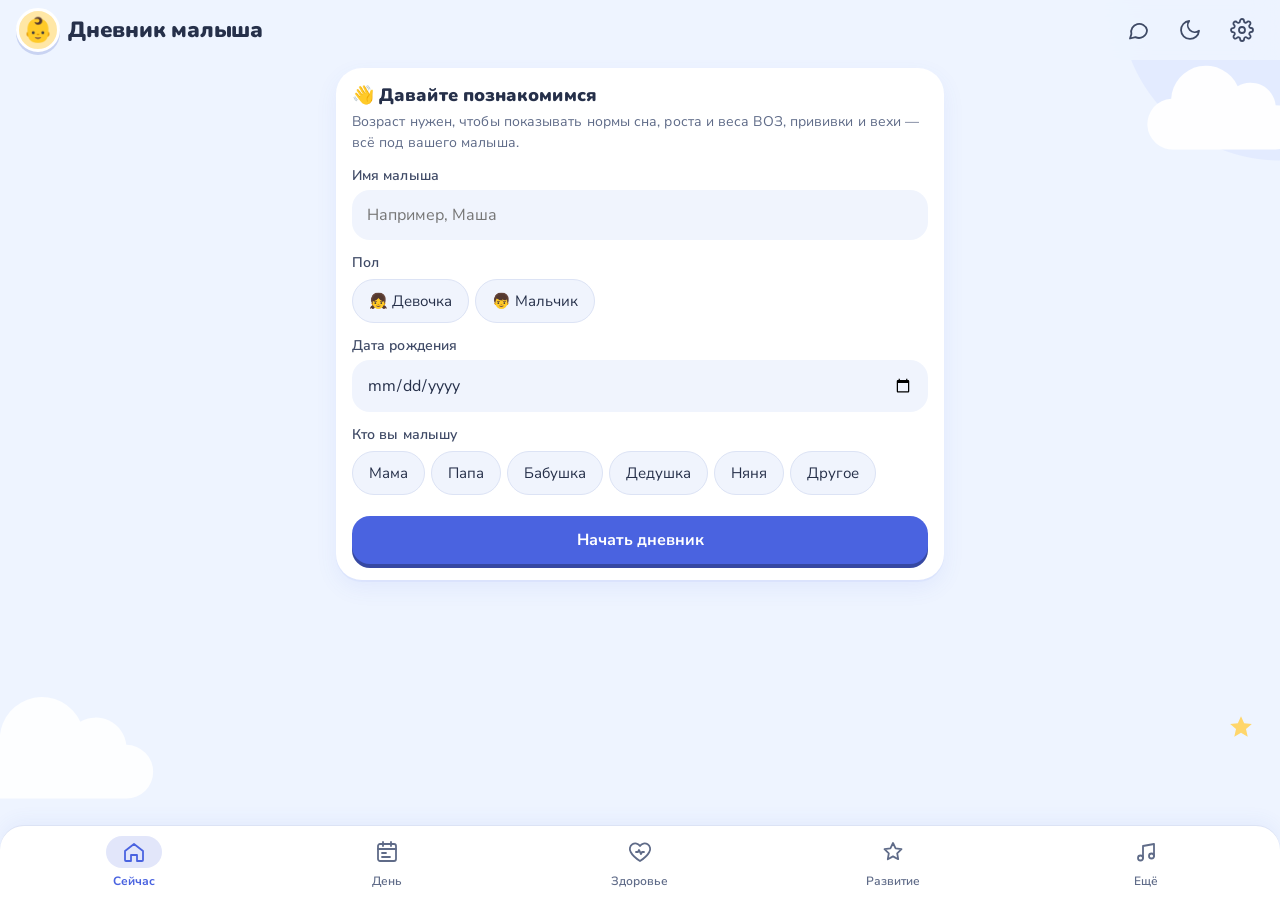
==== commit f1dc77bd: "Оформление на выбор в настройках: «Мягкие игрушки» (по умолчанию), «Скандинавская», «Сонное небо», «" ====
--- a/index.html
+++ b/index.html
@@ -77,10 +77,17 @@
 .kidbar button.on{border-color:var(--accent);background:color-mix(in srgb,var(--accent) 12%,var(--surface))}
 .kidbar button.add{padding:4px 12px;color:var(--muted);font-weight:600}
 .kids-l{display:flex;flex-direction:column;gap:8px}
+.stpick{display:grid;grid-template-columns:1fr 1fr;gap:8px}
+.stpick button{display:flex;flex-direction:column;align-items:stretch;gap:6px;padding:6px 6px 8px;border:2px solid var(--line);border-radius:16px;background:var(--surface);color:var(--text);font:inherit;font-size:14px;font-weight:700;cursor:pointer;text-align:center}
+.stpick button.on{border-color:var(--accent);box-shadow:0 0 0 1px var(--accent)}
+.stsw{display:block;height:54px;border-radius:11px;padding:9px;box-sizing:border-box;border:1px solid rgba(0,0,0,.06)}
+.stsw i{display:flex;gap:5px;align-items:center;height:100%;border-radius:8px;padding:0 8px}
+.stsw b{width:16px;height:16px;border-radius:50%}
 .kids-l .krow{display:flex;align-items:center;gap:10px;padding:8px 10px;border:1.5px solid var(--line);border-radius:14px;background:var(--surface);color:var(--text);font:inherit;text-align:left;cursor:pointer}
 .kids-l .krow.on{border-color:var(--accent)}
 .kids-l .krow b{display:block}.kids-l .krow small{color:var(--muted)}
-.who h1{font-size:20px;margin:0;letter-spacing:-.01em;line-height:1.2;overflow-wrap:anywhere}
+.who h1{font-size:20px;margin:0;letter-spacing:-.01em;line-height:1.2;white-space:nowrap;overflow:hidden;text-overflow:ellipsis}
+.who .age{white-space:nowrap;overflow:hidden;text-overflow:ellipsis}
 .age{font-size:13px;color:var(--muted);white-space:nowrap}
 .icon-btn{border:0;background:transparent;width:42px;height:42px;border-radius:12px;display:grid;place-items:center;color:var(--text-2);flex:none}
 .icon-btn:hover{background:var(--surface-2)}
@@ -516,9 +523,9 @@
 :root[data-night] .timer{font-size:56px}
 :root[data-night] .card h3{font-size:18px}
 </style>
-<!-- новое оформление — отдельным слоем; «Прежнее» в настройках выключает его (babydiary.design.v1 = old) -->
+<!-- оформление — слой design.css; стиль (base | scandi | toys | sky) — <html data-style>, выбор в настройках (babydiary.style.v1), по умолчанию toys -->
 <link rel="stylesheet" id="designCss" href="design.css">
-<script>try{if(localStorage.getItem('babydiary.design.v1')==='old')document.getElementById('designCss').disabled=true}catch(e){}</script>
+<script>(function(){var v='toys';try{v=localStorage.getItem('babydiary.style.v1')||v}catch(e){}if(!/^(base|scandi|toys|sky)$/.test(v))v='toys';document.documentElement.setAttribute('data-style',v)})()</script>
 </head>
 <body>
 <div class="zoo" aria-hidden="true">
@@ -791,16 +798,28 @@
   return bySchedule(p, t);
 }
 function toggleNight() { const p = nightPref(); p.force = isNight() ? 'off' : 'on'; p.at = now(); lsSet(NIGHTKEY, JSON.stringify(p)); applyNight(); }
-// оформление: новое (design.css) или прежнее — на этом устройстве
-const DESIGNKEY = 'babydiary.design.v1';
-const designOn = () => { const l = document.getElementById('designCss'); return !!l && !l.disabled; };
-function designSet(v) { lsSet(DESIGNKEY, v); const l = document.getElementById('designCss'); if (l) l.disabled = v === 'old'; applyNight(); openSettings(); }
+// оформление: один из стилей design.css — на этом устройстве
+const STYLEKEY = 'babydiary.style.v1';
+// id, название, цвета для образца: фон, карточка, три цвета дел; theme — цвет полосы телефона (светлая, тёмная)
+const STYLES = [
+  ['toys', 'Мягкие игрушки', ['#EEF4FF', '#FFFFFF', '#FF9DB5', '#8FA6FF', '#6FD6B8'], ['#EEF4FF', '#161A2C']],
+  ['scandi', 'Скандинавская', ['#F5EFE6', '#FCF9F4', '#AE4E43', '#4A6A86', '#4F7149'], ['#F5EFE6', '#1C1814']],
+  ['sky', 'Сонное небо', ['#1F2347', '#2A2F5E', '#FFB3C6', '#C9C2FF', '#9EE8DE'], ['#1F2347', '#1F2347']],
+  ['base', 'Классика', ['#FAF8F5', '#FFFFFF', '#B9466F', '#6553C2', '#0B7C88'], ['#FAF8F5', '#141414']],
+];
+const styleNow = () => document.documentElement.getAttribute('data-style') || 'toys';
+function styleSet(v) { if (!STYLES.some(x => x[0] === v)) return; lsSet(STYLEKEY, v); document.documentElement.setAttribute('data-style', v); applyNight(); render(); openSettings(); }
+function stylePicker() {
+  const cur = styleNow();
+  return `<div class="stpick" role="group" aria-label="Оформление">${STYLES.map(([id, name, c]) => `<button class="${id === cur ? 'on' : ''}" onclick="styleSet('${id}')" aria-pressed="${id === cur}">
+    <span class="stsw" style="background:${c[0]}"><i style="background:${c[1]}"><b style="background:${c[2]}"></b><b style="background:${c[3]}"></b><b style="background:${c[4]}"></b></i></span>${name}</button>`).join('')}</div>`;
+}
 const darkOS = () => window.matchMedia && matchMedia('(prefers-color-scheme: dark)').matches;
 function applyNight() {
   const on = isNight();
   if (on) document.documentElement.setAttribute('data-night', ''); else document.documentElement.removeAttribute('data-night');
   $('#nightBtn').classList.toggle('on', on);
-  const m = document.querySelector('meta[name=theme-color]'); if (m) m.content = on ? '#070605' : designOn() ? (darkOS() ? '#1C1814' : '#F5EFE6') : darkOS() ? '#0e2a25' : '#d9f3e3';
+  const m = document.querySelector('meta[name=theme-color]'); if (m) { const t = (STYLES.find(x => x[0] === styleNow()) || STYLES[0])[3]; m.content = on ? '#070605' : darkOS() ? t[1] : t[0]; }
 }
 
 /* ───────── экраны ───────── */
@@ -818,10 +837,17 @@
 function go(tab) { UI.tab = tab; if (tab === 'day') UI.day = sod(now()); if (tab === 'chat') { CHAT.stick = true; if (REMOTE) sync(); } render(); if (tab !== 'chat') window.scrollTo(0, 0);
   const v = $('#view'); v.classList.remove('ds-in'); void v.offsetWidth; v.classList.add('ds-in'); } // мягкое появление вкладки (design.css)
 
+// имя не переносится: уменьшаем шрифт до 12px, пока не влезет (дальше — многоточие из CSS)
+function fitName() {
+  const el = $('#bName'); if (!el) return; el.style.fontSize = '';
+  let f = parseFloat(getComputedStyle(el).fontSize) || 20;
+  while (el.scrollWidth > el.clientWidth + 1 && f > 12) { f -= 1; el.style.fontSize = f + 'px'; }
+}
+window.addEventListener('resize', () => fitName()); if (document.fonts) document.fonts.ready.then(() => fitName());
 function render() {
   if (!kidAlive(KID)) { KID = 'baby'; lsSet(KIDKEY, KID); }
   applyNight(); medalCheck(); kidBar();
-  $('#bName').textContent = baby().name ? baby().name : 'Дневник малыша';
+  $('#bName').textContent = baby().name ? baby().name : 'Дневник малыша'; fitName();
   $('#bAge').textContent = ageText();
   $('#ava').innerHTML = kidAva(baby());
   syncShow();
@@ -1241,20 +1267,16 @@
   const p = nightPref(), me = S.devs[DEV] || {};
   openSheet(`<div class="shead"><h2>Настройки</h2><button class="icon-btn" onclick="closeSheet()" aria-label="Закрыть">✕</button></div>
     <button class="setrow" onclick="closeSheet();openProfile()"><span class="ava" aria-hidden="true">${kidAva(baby())}</span><span><b>${esc(baby().name || 'Профиль малыша')}</b><small>${multiKid() ? 'дети, имя, дата рождения, пол, медали' : 'имя, дата рождения, пол, медали · добавить ребёнка'}</small></span><span class="chev">›</span></button>
+    <section class="sgroup"><h4>🎨 Оформление</h4>${stylePicker()}</section>
     <section class="sgroup">${settingsShare(me)}</section>
     <section class="sgroup"><h4>🌙 Ночной режим</h4>
-      <p class="hint" style="margin:0 0 10px">Почти чёрный экран, неяркий тёплый свет и крупные кнопки — не слепит ночью и не будит малыша. Луна вверху включает и выключает его в любой момент.</p>
       <label class="chk"><input type="checkbox" id="s_auto" ${p.auto ? 'checked' : ''} onchange="nightInputs()"> Включать по расписанию</label>
       <div class="two" id="s_ntimes"><label class="f"><span>Включать в</span><input id="s_nfrom" type="time" value="${esc(p.from)}"></label><label class="f"><span>Выключать в</span><input id="s_nto" type="time" value="${esc(p.to)}"></label></div></section>
     ${NATIVE && typeof NATIVE.schedule === 'function' ? `<section class="sgroup"><h4>🔔 Напоминания</h4><p class="hint" style="margin:0 0 6px">О приёме врача:</p>
       <label class="chk"><input type="checkbox" id="s_neve" ${notifPref().eve ? 'checked' : ''}> Накануне в 20:00</label>
       <label class="chk"><input type="checkbox" id="s_nbef" ${notifPref().before ? 'checked' : ''}> За 2 часа до приёма</label>
       <label class="chk" style="margin-top:6px"><input type="checkbox" id="s_nvax" ${notifPref().vax ? 'checked' : ''}> О прививках — за неделю и в день срока</label></section>` : ''}
-    <section class="sgroup"><h4>🎨 Оформление</h4>
-      <div class="chips" role="group" aria-label="Оформление" style="margin-top:0"><button class="${designOn() ? 'on' : ''}" onclick="designSet('new')">Новое</button><button class="${designOn() ? '' : 'on'}" onclick="designSet('old')">Прежнее</button></div>
-      <p class="hint" style="margin:6px 0 0">Меняется сразу и только на этом устройстве.</p></section>
     <section class="sgroup"><h4>💾 Копия дневника</h4>
-      <p class="hint" style="margin:0 0 10px">Файл со всеми записями. Загруженная копия не затирает дневник, а добавляется к нему.</p>
       <div class="btns"><button class="b" onclick="exportData()">Сохранить копию</button><button class="b" onclick="$('#s_file').click()">Загрузить копию</button></div>
       <input type="file" id="s_file" accept="application/json,.json" hidden onchange="importData(this.files[0])"></section>
     ${NATIVE ? `<section class="sgroup"><h4>📱 Приложение</h4><p class="hint" style="margin:0 0 10px">Версия 1.${+NATIVE.build() || 0}</p><div class="btns"><button class="b ghost" onclick="checkApk(true)">Проверить обновления</button></div></section>` : ''}
@@ -1327,8 +1349,14 @@
       [1, 67.2873, 0.03441], [1, 68.7498, 0.03440], [1, 70.1435, 0.03444], [1, 71.4818, 0.03452], [1, 72.7710, 0.03464], [1, 74.0150, 0.03479]],
   },
 };
+WHO.hc = {
+  m: [[1, 34.4618, 0.03686], [1, 37.2759, 0.03133], [1, 39.1285, 0.02997], [1, 40.5135, 0.02918], [1, 41.6317, 0.02868], [1, 42.5576, 0.02837], [1, 43.3306, 0.02817],
+    [1, 43.9803, 0.02804], [1, 44.5300, 0.02796], [1, 44.9998, 0.02792], [1, 45.4051, 0.02790], [1, 45.7573, 0.02789], [1, 46.0661, 0.02789]],
+  f: [[1, 33.8787, 0.03496], [1, 36.5463, 0.03210], [1, 38.2521, 0.03168], [1, 39.5328, 0.03140], [1, 40.5817, 0.03119], [1, 41.4590, 0.03102], [1, 42.1995, 0.03087],
+    [1, 42.8290, 0.03075], [1, 43.3671, 0.03063], [1, 43.8300, 0.03053], [1, 44.2319, 0.03044], [1, 44.5844, 0.03035], [1, 44.8965, 0.03027]],
+};
 const PCT = [[3, -1.8808], [15, -1.0364], [50, 0], [85, 1.0364], [97, 1.8808]];
-const GK = { w: { name: 'Вес', unit: 'кг', dec: 2 }, h: { name: 'Рост', unit: 'см', dec: 1 } };
+const GK = { w: { name: 'Вес', unit: 'кг', dec: 2 }, h: { name: 'Рост', unit: 'см', dec: 1 }, hc: { name: 'Голова', unit: 'см', dec: 1, full: 'Окружность головы' } };
 function lmsAt(k, sex, m) {
   const t = WHO[k][sex], x = Math.max(0, Math.min(12, m)), i = Math.min(11, Math.floor(x)), f = x - i;
   return t[i].map((v, j) => v + (t[i + 1][j] - v) * f);
@@ -1358,19 +1386,20 @@
 }
 function needBirth(what) { return `<div class="card"><h3>Нужна дата рождения</h3><p class="hint">Чтобы ${what}, укажите дату рождения малыша.</p><div class="btns" style="margin-top:10px"><button class="b main" onclick="openSettings()">Открыть настройки</button></div></div>`; }
 function viewGrowth() {
-  if (!birthTs()) return needBirth('сравнивать рост и вес с нормами ВОЗ');
+  if (!birthTs()) return needBirth('сравнивать рост, вес и окружность головы с нормами ВОЗ');
   let h = '';
   if (!baby().sex) h += `<div class="card"><h3>Девочка или мальчик?</h3><p class="hint">Нормы ВОЗ для девочек и мальчиков разные.</p>
     <div class="btns" style="margin-top:10px"><button class="b" onclick="setBaby({sex:'f'});render()">👧 Девочка</button><button class="b" onclick="setBaby({sex:'m'});render()">👦 Мальчик</button></div></div>`;
   const list = growths(), k = UI.gkind, last = [...list].reverse().find(e => e[k]);
-  h += `<div class="card"><div class="seg" style="margin-bottom:10px">${['w', 'h'].map(x => `<button class="${k === x ? 'on' : ''}" onclick="UI.gkind='${x}';render()">${GK[x].name}</button>`).join('')}</div>`;
+  h += `<div class="card"><div class="seg" style="margin-bottom:10px">${['w', 'h', 'hc'].map(x => `<button class="${k === x ? 'on' : ''}" onclick="UI.gkind='${x}';render()">${GK[x].name}</button>`).join('')}</div>`;
+  if (k === 'hc') h += `<p class="hint" style="margin:0 0 8px">Окружность головы — по самой широкой части: над бровями и через затылок.</p>`;
   if (last) {
     const p = pctOf(k, last), prev = [...list].reverse().find(e => e[k] && e.s < last.s);
     const diff = prev ? last[k] - prev[k] : null, days = prev ? Math.round((sod(last.s) - sod(prev.s)) / 864e5) : 0;
     h += `<div class="gnow"><div class="v num">${numRu(last[k], k === 'w' ? 3 : 1)} <small>${GK[k].unit}</small></div>
       <div class="s">${dayShort(last.s)}${diff != null && days > 0 ? ` · ${diff >= 0 ? '+' : '−'}${k === 'w' ? Math.round(Math.abs(diff) * 1000) + ' г' : numRu(Math.abs(diff), 1) + ' см'} за ${days} ${pl(days, 'день', 'дня', 'дней')}` : ''}</div>
       ${p ? `<div class="pct ${p.lvl}">${p.p}-й перцентиль — ${p.txt}</div>` : ''}</div>`;
-  } else h += `<p class="hint" style="margin:0 0 6px">Добавьте первый замер — из роддома или с приёма у педиатра.</p>`;
+  } else h += `<p class="hint" style="margin:0 0 6px">${k === 'hc' ? 'Окружность головы ещё не записана — её меряют в роддоме и на плановых осмотрах.' : 'Добавьте первый замер — из роддома или с приёма у педиатра.'}</p>`;
   if (baby().sex) h += growthChart(k, list);
   h += `<div class="btns" style="margin-top:12px"><button class="b main" onclick="editGrowth()">+ Добавить замер</button></div></div>`;
   if (list.length) h += `<div class="card"><h3>Замеры</h3><ul class="list">${[...list].reverse().map(e => `<li onclick="editGrowth('${e.id}')"><span class="tm">${dayShort(e.s)}</span><span class="ic" style="--c:var(--accent)">📏</span><span class="tx"><div>${esc(growthTxt(e))}</div><small>${esc([ageAt(e.s), e.note].filter(Boolean).join(' · '))}</small></span></li>`).join('')}</ul></div>`;
@@ -1391,7 +1420,7 @@
   const curve = z => { const o = []; for (let m = 0; m <= 12.001; m += 0.25) o.push([m, valAt(lmsAt(k, sex, m), z)]); return o; };
   const c3 = curve(PCT[0][1]), c97 = curve(PCT[4][1]), c15 = curve(PCT[1][1]), c85 = curve(PCT[3][1]), c50 = curve(0);
   let lo = Math.min(c3[0][1], ...pts.map(p => p[1])), hi = Math.max(c97[c97.length - 1][1], ...pts.map(p => p[1]));
-  const step = k === 'w' ? 2 : 5; lo = Math.floor(lo / step) * step; hi = Math.ceil(hi / step) * step;
+  const step = k === 'h' ? 5 : 2; lo = Math.floor(lo / step) * step; hi = Math.ceil(hi / step) * step;
   const x = m => L + m / 12 * (W - L - R), y = v => T + (hi - v) / (hi - lo) * (H - T - B);
   const path = a => a.map(([m, v], i) => (i ? 'L' : 'M') + x(m).toFixed(1) + ' ' + y(v).toFixed(1)).join('');
   const band = (a, b) => path(a) + b.slice().reverse().map(([m, v]) => 'L' + x(m).toFixed(1) + ' ' + y(v).toFixed(1)).join('') + 'Z';
@@ -1399,7 +1428,7 @@
   for (let v = lo; v <= hi; v += step) g += `<line x1="${L}" x2="${W - R}" y1="${y(v)}" y2="${y(v)}" class="grid"/><text x="${L - 6}" y="${y(v) + 4}" text-anchor="end" class="ax">${v}</text>`;
   for (let m = 0; m <= 12; m += 2) g += `<text x="${x(m)}" y="${H - 6}" text-anchor="middle" class="ax">${m}</text>`;
   const am = monthsAt(now());
-  return `<div class="gchart"><svg viewBox="0 0 ${W} ${H}" role="img" aria-label="${GK[k].name} по нормам ВОЗ">${g}
+  return `<div class="gchart"><svg viewBox="0 0 ${W} ${H}" role="img" aria-label="${GK[k].full || GK[k].name} по нормам ВОЗ">${g}
     <path d="${band(c3, c97)}" class="b97"/><path d="${band(c15, c85)}" class="b85"/><path d="${path(c50)}" class="p50"/>
     ${am != null && am >= 0 && am <= 12 ? `<line x1="${x(am)}" x2="${x(am)}" y1="${T}" y2="${H - B}" class="today"/>` : ''}
     ${pts.length > 1 ? `<path d="${path(pts)}" class="me"/>` : ''}${pts.map(([m, v]) => `<circle cx="${x(m)}" cy="${y(v)}" r="4.5" class="dot"/>`).join('')}
@@ -1423,7 +1452,7 @@
   const d = parseDay($('#g_d').value); if (!d) return err('Укажите дату');
   const s = +d + 12 * 3600e3; if (sod(s) > sod(now())) return err('Эта дата ещё не наступила');
   const w = parseNum($('#g_w').value), h = parseNum($('#g_h').value), hc = parseNum($('#g_hc').value);
-  if (w == null && h == null && hc == null) return err('Укажите вес или рост');
+  if (w == null && h == null && hc == null) return err('Укажите вес, рост или окружность головы');
   if (w != null && (w < 0.4 || w > 25)) return err('Вес — в килограммах, например 5,2');
   if (h != null && (h < 25 || h > 120)) return err('Рост — в сантиметрах, например 58');
   if (hc != null && (hc < 20 || hc > 60)) return err('Окружность головы — в сантиметрах, например 38');
@@ -3509,15 +3538,13 @@
 }
 function settingsShare(me) {
   const h = `<h4>👪 Общий дневник</h4>`;
-  if (isY()) return h + `<p class="hint" style="margin:0 0 10px">Вы вошли через Яндекс${REMOTE.login ? ' как <b>' + esc(REMOTE.login) + '</b>' : ''}. Дневник хранится на вашем Яндекс Диске, в папке «Приложения», и появляется на всех устройствах, где вы вошли этим аккаунтом.</p>
+  if (isY()) return h + `<p class="hint" style="margin:0 0 10px">Вы вошли через Яндекс${REMOTE.login ? ' как <b>' + esc(REMOTE.login) + '</b>' : ''}. Дневник — на вашем Яндекс Диске.</p>
     <label class="f"><span>Как вас подписывать в дневнике</span><input id="s_me" value="${esc(me.name || '')}" placeholder="Мама, Папа, Бабушка…" autocomplete="off">${chipsHtml('me', [['Мама', 'Мама'], ['Папа', 'Папа']], me.name)}</label>
-    <p class="hint" style="margin:0 0 10px">Общий дневник со вторым родителем (приглашение, семейный чат) работает через Google: папка приложения на Яндекс Диске — личная.</p>
     <div class="btns"><button class="b ghost" onclick="ysLogout()">Выйти из Яндекса</button></div>`;
-  const yb = yOK() && !REMOTE ? `<p class="hint" style="margin:12px 0 6px">Или храните дневник на Яндекс Диске — работает без VPN (без общего дневника со вторым родителем):</p><div class="btns"><button class="b" onclick="ysLogin()">${Y_ICON} Войти через Яндекс</button></div>` : '';
-  if (!gOK() && yb) return h + yb.replace('Или храните', 'Храните');
+  const yb = yOK() && !REMOTE ? `<div class="btns" style="margin-top:10px"><button class="b" onclick="ysLogin()">${Y_ICON} Войти через Яндекс</button></div>` : '';
+  if (!gOK() && yb) return h + yb;
   if (!gOK()) return h + `<p class="hint" style="margin:0">Вход через Google и общий дневник для двух родителей заработают в версии на сайте.</p>`;
-  if (!REMOTE) return h + `<p class="hint" style="margin:0 0 10px">Войдите через Google — дневник будет храниться в таблице на вашем Google Диске, появится на всех ваших устройствах, и можно будет пригласить второго родителя.</p>
-    <div class="btns"><button class="b" onclick="gsLogin()">${G_ICON} Войти через Google</button></div>
+  if (!REMOTE) return h + `<div class="btns"><button class="b" onclick="gsLogin()">${G_ICON} Войти через Google</button></div>
     <p class="hint" style="margin:12px 0 6px">Вас пригласили в общий дневник?</p><div class="btns"><button class="b ghost" onclick="gsJoin('')">Открыть общий дневник</button></div>` + yb;
   const others = otherPeople();
   return h + `<p class="hint" style="margin:0 0 10px">Вы вошли как <b>${esc(REMOTE.email)}</b>. Дневник хранится в таблице <a href="https://docs.google.com/spreadsheets/d/${encodeURIComponent(REMOTE.sheet)}" target="_blank" rel="noopener">«${GS_TITLE}»</a>.</p>
@@ -3526,7 +3553,6 @@
     <label class="f"><span>Пригласить второго родителя — его почта Google</span><input id="s_inv" type="email" inputmode="email" placeholder="name@gmail.com" autocomplete="off"></label>
     <div class="err" id="s_ierr"></div>
     <div class="btns"><button class="b" id="s_invb" onclick="invite()">Пригласить</button><button class="b ghost" onclick="shareLink()">Отправить ссылку</button></div>
-    <p class="hint" style="margin:8px 0 0">«Пригласить» открывает доступ и готовит письмо со ссылкой на дневник — останется нажать «Отправить». Ссылка работает только для тех, кого пригласили.</p>
     <div class="btns" style="margin-top:12px"><button class="b ghost" onclick="gsLogout()">Выйти из Google</button></div>`;
 }
 
--- a/design.css
+++ b/design.css
@@ -1,7 +1,7 @@
 /* ═══════════ Новое оформление (визуальный слой) ═══════════
    Подключается после встроенных стилей index.html и переопределяет только вид: структура экранов, порядок
-   и логика не меняются. Выключить — в «Настройки → Оформление → Прежнее» (link#designCss.disabled)
-   или убрать <link id="designCss"> из index.html. Ночной режим ([data-night]) оставлен своим: тёплый и тусклый.
+   и логика не меняются. Части 1–4 — общая основа и стиль «Классика» (base). Остальные стили — части 5–7, только при
+   <html data-style="scandi|toys|sky"> (выбор — «Настройки → Оформление», по умолчанию toys). Ночной режим ([data-night]) оставлен своим: тёплый и тусклый.
 
    1. Токены: цвета, шрифт, размеры текста, отступы (сетка 8px), скругления, тени, движение.
    2. Основа: фон, шрифт, иконки.
@@ -161,7 +161,7 @@
   .b,.seg button,.chips button,.fchips button,.tabs svg{transition:none}
 }
 
-/* ═══════════ 5. «Скандинавская детская» (ноябрь 2026) ═══════════
+/* ═══════════ 5. «Скандинавская детская» — data-style="scandi" ═══════════
    Тёплый бежевый фон, терракота, шалфей, пыльно-голубой, горчичный — как в детской комнате; заголовки — округлый Nunito;
    тонкие рамки вместо теней; на главной — радуга из дуг внизу (только днём). Ночной режим ([data-night]) не трогаем.
    Контраст текста и цветов дел на фоне карточки ≥ 4.5:1. */
@@ -169,7 +169,7 @@
   src:url(fonts/nunito-cyrillic.woff2) format('woff2');unicode-range:U+0301,U+0400-045F,U+0490-0491,U+04B0-04B1,U+2116}
 @font-face{font-family:'Nunito';font-style:normal;font-weight:700 900;font-display:swap;
   src:url(fonts/nunito-latin.woff2) format('woff2');unicode-range:U+0000-00FF,U+0131,U+0152-0153,U+02BB-02BC,U+02C6,U+02DA,U+02DC,U+0304,U+0308,U+0329,U+2000-206F,U+20AC,U+2122,U+2191,U+2193,U+2212,U+2215,U+FEFF,U+FFFD}
-:root{
+:root[data-style="scandi"]:not([data-night]){
   --ds-head:'Nunito','Nunito Sans',system-ui,sans-serif;
   --page:#F5EFE6; --bg:#F5EFE6;
   --surface:#FCF9F4; --solid:#FCF9F4; --surface-2:#EFE6D9; --line:#E3D6C4;
@@ -180,7 +180,7 @@
   --ds-r-card:20px; --ds-r-ctl:14px;
 }
 @media (prefers-color-scheme: dark){
-  :root:not([data-theme="light"]):not([data-night]){
+  :root[data-style="scandi"]:not([data-theme="light"]):not([data-night]){
     --page:#1C1814; --bg:#1C1814;
     --surface:#26211B; --solid:#26211B; --surface-2:#312A22; --line:#3D352B;
     --text:#EFE6DA; --text-2:#D3C7B8; --muted:#B0A291;
@@ -189,7 +189,7 @@
     --shadow:none; --ds-shadow-up:0 -1px 0 var(--line);
   }
 }
-:root[data-theme="dark"]:not([data-night]){
+:root[data-style="scandi"][data-theme="dark"]:not([data-night]){
   --page:#1C1814; --bg:#1C1814;
   --surface:#26211B; --solid:#26211B; --surface-2:#312A22; --line:#3D352B;
   --text:#EFE6DA; --text-2:#D3C7B8; --muted:#B0A291;
@@ -199,43 +199,156 @@
 }
 
 /* заголовки — округлые */
-.who h1,.card h3,.sheet h2,.daynav h2,.aw-t,.pname,.timer,.sum .v{font-family:var(--ds-head)}
-.who h1{font-weight:900;font-size:22px}
-.card h3{font-weight:800}
-.sec-t{text-transform:uppercase;color:var(--muted)}
+[data-style="scandi"] .who h1,[data-style="scandi"] .card h3,[data-style="scandi"] .sheet h2,[data-style="scandi"] .daynav h2,[data-style="scandi"] .aw-t,[data-style="scandi"] .pname,[data-style="scandi"] .timer,[data-style="scandi"] .sum .v{font-family:var(--ds-head)}
+[data-style="scandi"] .who h1{font-weight:900;font-size:22px}
+[data-style="scandi"] .card h3{font-weight:800}
+[data-style="scandi"] .sec-t{text-transform:uppercase;color:var(--muted)}
 
 /* фон: радуга из дуг справа внизу (над вкладками, видна в свободном месте), мягкое пятно слева — только днём */
-:root:not([data-night]) body{background-image:
+:root[data-style="scandi"]:not([data-night]) body{background-image:
   url("data:image/svg+xml,%3Csvg xmlns='http://www.w3.org/2000/svg' viewBox='0 0 200 120'%3E%3Cg fill='none' stroke-linecap='round' stroke-width='11'%3E%3Cpath d='M30 110a70 70 0 0 1 140 0' stroke='%23D9A285' opacity='.55'/%3E%3Cpath d='M48 110a52 52 0 0 1 104 0' stroke='%23E5C987' opacity='.55'/%3E%3Cpath d='M66 110a34 34 0 0 1 68 0' stroke='%23B5C2A6' opacity='.6'/%3E%3C/g%3E%3C/svg%3E"),
   radial-gradient(circle at 0 100%,color-mix(in srgb,var(--c-diaper) 9%,transparent) 0 140px,transparent 141px);
   background-repeat:no-repeat;background-position:right -30px bottom calc(env(safe-area-inset-bottom) + 70px),left bottom;background-size:210px auto,100% 100%;background-attachment:fixed}
-@media (prefers-color-scheme: dark){:root:not([data-theme="light"]):not([data-night]) body{background-image:none}}
-:root[data-theme="dark"] body{background-image:none}
+@media (prefers-color-scheme: dark){:root[data-style="scandi"]:not([data-theme="light"]):not([data-night]) body{background-image:none}}
+:root[data-style="scandi"][data-theme="dark"] body{background-image:none}
 
 /* шапка и полоска детей — сплошной фон под цвет страницы */
-.top,.kidbar{background:color-mix(in srgb,var(--page) 92%,transparent)}
-.ava{background:color-mix(in srgb,var(--accent) 12%,var(--surface-2));border:2px solid var(--surface)}
+[data-style="scandi"] .top,[data-style="scandi"] .kidbar{background:color-mix(in srgb,var(--page) 92%,transparent)}
+[data-style="scandi"] .ava{background:color-mix(in srgb,var(--accent) 12%,var(--surface-2));border:2px solid var(--surface)}
 
 /* карточки: плоские, тонкая тёплая рамка */
-.card{border:1px solid var(--line);box-shadow:var(--shadow)}
-.card.feed,.card.sleep,.card.diaper{background:color-mix(in srgb,var(--c) 7%,var(--surface))}
-.live{border-color:color-mix(in srgb,var(--c) 40%,var(--line));background:color-mix(in srgb,var(--c) 9%,var(--surface))}
+[data-style="scandi"] .card{border:1px solid var(--line);box-shadow:var(--shadow)}
+[data-style="scandi"] .card.feed,[data-style="scandi"] .card.sleep,[data-style="scandi"] .card.diaper{background:color-mix(in srgb,var(--c) 7%,var(--surface))}
+[data-style="scandi"] .live{border-color:color-mix(in srgb,var(--c) 40%,var(--line));background:color-mix(in srgb,var(--c) 9%,var(--surface))}
 
 /* кнопки: главная — заливка цветом дела, остальные — мягкая заливка без яркого контура */
-.b{border:1.5px solid color-mix(in srgb,var(--c,var(--accent)) 30%,var(--line));background:var(--surface)}
-.b.main{box-shadow:none}
-.b.ghost{border-color:var(--line)}
+[data-style="scandi"] .b{border:1.5px solid color-mix(in srgb,var(--c,var(--accent)) 30%,var(--line));background:var(--surface)}
+[data-style="scandi"] .b.main{background:var(--c,var(--accent));border-color:transparent;color:var(--on-accent);box-shadow:none}
+[data-style="scandi"] .b.ghost,[data-style="scandi"] .b.del{background:transparent}
+[data-style="scandi"] .b.ghost{border-color:var(--line)}
 
 /* нижние вкладки и переключатели */
-.tabs{background:var(--surface)}
-.tabs button.on svg{background:color-mix(in srgb,var(--accent) 14%,transparent)}
-.seg{background:var(--surface-2)}
-.seg button.on{background:var(--surface);box-shadow:0 0 0 1px var(--line)}
-.chips button.on{background:var(--accent);color:var(--on-accent)}
+[data-style="scandi"] .tabs{background:var(--surface)}
+[data-style="scandi"] .tabs button.on svg{background:color-mix(in srgb,var(--accent) 14%,transparent)}
+[data-style="scandi"] .seg{background:var(--surface-2)}
+[data-style="scandi"] .seg button.on{background:var(--surface);box-shadow:0 0 0 1px var(--line)}
+[data-style="scandi"] .chips button.on{background:var(--accent);color:var(--on-accent)}
 
 /* поля и списки */
-.f input,.f select,.f textarea,input.own{background:var(--surface-2)}
-.list .ic{border-radius:50%}
-.kidbar button{background:var(--surface);border-color:var(--line)}
-.kidbar button.on{border-color:var(--accent);background:color-mix(in srgb,var(--accent) 10%,var(--surface))}
-.kids-l .krow{background:var(--surface)}
+[data-style="scandi"] .f input,[data-style="scandi"] .f select,[data-style="scandi"] .f textarea,[data-style="scandi"] input.own{background:var(--surface-2)}
+[data-style="scandi"] .list .ic{border-radius:50%}
+[data-style="scandi"] .kidbar button{background:var(--surface);border-color:var(--line)}
+[data-style="scandi"] .kidbar button.on{border-color:var(--accent);background:color-mix(in srgb,var(--accent) 10%,var(--surface))}
+[data-style="scandi"] .kids-l .krow{background:var(--surface)}
+
+/* ═══════════ 6. «Мягкие игрушки» — data-style="toys" (по умолчанию) ═══════════
+   Голубой фон с облаками, белые пухлые карточки, кнопки «как игрушки»: снизу полоска, при нажатии кнопка проседает.
+   Цвета дел — насыщенные (текст на белом ≥ 4.5:1), заливки — их светлые оттенки. Заголовки — Nunito 900. */
+:root[data-style="toys"]:not([data-night]){
+  --ds-head:'Nunito','Nunito Sans',system-ui,sans-serif;
+  --page:#EEF4FF; --bg:#EEF4FF;
+  --surface:#FFFFFF; --solid:#FFFFFF; --surface-2:#F0F4FD; --line:#DCE3F5;
+  --text:#26304A; --text-2:#3F4A66; --muted:#5F6B88;
+  --accent:#4A63E0; --on-accent:#FFFFFF; --good:#2B8048; --warn:#9A6200; --bad:#C2392E;
+  --c-feed:#C53A66; --c-sleep:#5B5BD6; --c-diaper:#12806A; --c-pump:#A35E00; --c-food:#4E7D12;
+  --shadow:0 2px 0 rgba(74,99,224,.06),0 8px 22px rgba(74,99,224,.08); --ds-shadow-up:0 -1px 0 var(--line),0 -6px 18px rgba(74,99,224,.06);
+  --ds-r-card:26px; --ds-r-ctl:18px; --ds-press:#C9D3F2;
+}
+@media (prefers-color-scheme: dark){
+  :root[data-style="toys"]:not([data-theme="light"]):not([data-night]){
+    --page:#161A2C; --bg:#161A2C;
+    --surface:#20253B; --solid:#20253B; --surface-2:#2A3049; --line:#343B58;
+    --text:#EEF1FF; --text-2:#CDD3EE; --muted:#A9B1CF;
+    --accent:#9AACFF; --on-accent:#10173A; --good:#8FD9A6; --warn:#F2C46B; --bad:#FF9A8E;
+    --c-feed:#FF9DB5; --c-sleep:#B1B4FF; --c-diaper:#6FD6B8; --c-pump:#FFC46B; --c-food:#B9DB7A;
+    --shadow:none; --ds-shadow-up:0 -1px 0 var(--line); --ds-press:#0E1222;
+  }
+}
+:root[data-style="toys"][data-theme="dark"]:not([data-night]){
+  --page:#161A2C; --bg:#161A2C;
+  --surface:#20253B; --solid:#20253B; --surface-2:#2A3049; --line:#343B58;
+  --text:#EEF1FF; --text-2:#CDD3EE; --muted:#A9B1CF;
+  --accent:#9AACFF; --on-accent:#10173A; --good:#8FD9A6; --warn:#F2C46B; --bad:#FF9A8E;
+  --c-feed:#FF9DB5; --c-sleep:#B1B4FF; --c-diaper:#6FD6B8; --c-pump:#FFC46B; --c-food:#B9DB7A;
+  --shadow:none; --ds-shadow-up:0 -1px 0 var(--line); --ds-press:#0E1222;
+}
+:root[data-style="toys"]:not([data-night]) .who h1,:root[data-style="toys"]:not([data-night]) .card h3,:root[data-style="toys"]:not([data-night]) .sheet h2,:root[data-style="toys"]:not([data-night]) .daynav h2,:root[data-style="toys"]:not([data-night]) .aw-t,:root[data-style="toys"]:not([data-night]) .pname,:root[data-style="toys"]:not([data-night]) .timer,:root[data-style="toys"]:not([data-night]) .sum .v{font-family:var(--ds-head)}
+:root[data-style="toys"]:not([data-night]) .who h1{font-weight:900;font-size:22px}
+:root[data-style="toys"]:not([data-night]) .card h3{font-weight:900}
+/* фон: облака сверху справа и снизу слева, звёздочка — только днём */
+:root[data-style="toys"]:not([data-night]) body{background-image:
+  url("data:image/svg+xml,%3Csvg xmlns='http://www.w3.org/2000/svg' viewBox='0 0 120 60'%3E%3Cpath d='M28 54a16 16 0 0 1-2-32A22 22 0 0 1 68 14a16 16 0 0 1 24 12a14 14 0 0 1 0 28z' fill='%23fff' opacity='.95'/%3E%3C/svg%3E"),
+  url("data:image/svg+xml,%3Csvg xmlns='http://www.w3.org/2000/svg' viewBox='0 0 120 60'%3E%3Cpath d='M28 54a16 16 0 0 1-2-32A22 22 0 0 1 68 14a16 16 0 0 1 24 12a14 14 0 0 1 0 28z' fill='%23fff' opacity='.9'/%3E%3C/svg%3E"),
+  url("data:image/svg+xml,%3Csvg xmlns='http://www.w3.org/2000/svg' viewBox='0 0 24 24'%3E%3Cpath d='M12 2l2.9 6.6 7.1.6-5.4 4.7 1.6 7L12 17.3 5.8 20.9l1.6-7L2 9.2l7.1-.6z' fill='%23FFD66B'/%3E%3C/svg%3E"),
+  radial-gradient(circle at 100% 0,#E3EBFF 0 160px,transparent 161px);
+  background-repeat:no-repeat;background-attachment:fixed;
+  background-position:right -40px top calc(env(safe-area-inset-top) + 64px),left -50px bottom calc(env(safe-area-inset-bottom) + 90px),right 26px bottom calc(env(safe-area-inset-bottom) + 160px),0 0;
+  background-size:190px auto,230px auto,26px 26px,100% 100%}
+@media (prefers-color-scheme: dark){:root[data-style="toys"]:not([data-theme="light"]):not([data-night]) body{background-image:none}}
+:root[data-style="toys"][data-theme="dark"] body{background-image:none}
+:root[data-style="toys"]:not([data-night]) .top,:root[data-style="toys"]:not([data-night]) .kidbar{background:color-mix(in srgb,var(--page) 90%,transparent)}
+:root[data-style="toys"]:not([data-night]) .ava{background:#FFE7A6;border:3px solid var(--surface);box-shadow:0 3px 0 var(--ds-press)}
+/* карточки: белые, пухлые, без рамки */
+:root[data-style="toys"]:not([data-night]) .card{border:0;box-shadow:var(--shadow)}
+:root[data-style="toys"]:not([data-night]) .card.feed,:root[data-style="toys"]:not([data-night]) .card.sleep,:root[data-style="toys"]:not([data-night]) .card.diaper{background:color-mix(in srgb,var(--c) 8%,var(--surface))}
+:root[data-style="toys"]:not([data-night]) .live{border:2px solid color-mix(in srgb,var(--c) 35%,transparent);background:color-mix(in srgb,var(--c) 10%,var(--surface))}
+/* кнопки-игрушки: полоска снизу, при нажатии — проседают */
+:root[data-style="toys"]:not([data-night]) .b{border:2px solid color-mix(in srgb,var(--c,var(--accent)) 25%,var(--line));background:var(--surface);
+  box-shadow:0 4px 0 color-mix(in srgb,var(--c,var(--accent)) 30%,var(--ds-press))}
+:root[data-style="toys"]:not([data-night]) .b:active{transform:translateY(3px);box-shadow:0 1px 0 color-mix(in srgb,var(--c,var(--accent)) 30%,var(--ds-press))}
+:root[data-style="toys"]:not([data-night]) .b.main{background:var(--c,var(--accent));color:var(--on-accent);border-color:transparent;box-shadow:0 4px 0 color-mix(in srgb,var(--c,var(--accent)) 65%,#101530)}
+:root[data-style="toys"]:not([data-night]) .b.main:active{box-shadow:0 1px 0 color-mix(in srgb,var(--c,var(--accent)) 65%,#101530);filter:none}
+:root[data-style="toys"]:not([data-night]) .b.ghost,:root[data-style="toys"]:not([data-night]) .b.del{box-shadow:none;border-color:var(--line);background:transparent}
+/* вкладки и переключатели */
+:root[data-style="toys"]:not([data-night]) .tabs{background:var(--surface);border-radius:24px 24px 0 0}
+:root[data-style="toys"]:not([data-night]) .tabs button.on svg{background:color-mix(in srgb,var(--accent) 16%,transparent)}
+:root[data-style="toys"]:not([data-night]) .seg{background:var(--surface-2);border-radius:var(--ds-r-ctl)}
+:root[data-style="toys"]:not([data-night]) .seg button{border-radius:14px}
+:root[data-style="toys"]:not([data-night]) .seg button.on{background:var(--surface);box-shadow:0 2px 0 var(--ds-press)}
+:root[data-style="toys"]:not([data-night]) .chips button.on{background:var(--accent);color:var(--on-accent)}
+:root[data-style="toys"]:not([data-night]) .f input,:root[data-style="toys"]:not([data-night]) .f select,:root[data-style="toys"]:not([data-night]) .f textarea,:root[data-style="toys"]:not([data-night]) input.own{background:var(--surface-2)}
+:root[data-style="toys"]:not([data-night]) .list .ic{border-radius:50%}
+:root[data-style="toys"]:not([data-night]) .kidbar button{background:var(--surface);border-color:var(--line);box-shadow:0 3px 0 var(--ds-press)}
+:root[data-style="toys"]:not([data-night]) .kidbar button.on{border-color:var(--accent);background:color-mix(in srgb,var(--accent) 10%,var(--surface))}
+
+/* ═══════════ 7. «Сонное небо» — data-style="sky" ═══════════
+   Всегда тёмный: ночное небо, звёзды и луна, мягкое золото. Карточки — чуть светлее неба. Ночной режим остаётся своим. */
+:root[data-style="sky"]:not([data-night]){
+  color-scheme:dark;
+  --ds-head:'Nunito','Nunito Sans',system-ui,sans-serif;
+  --page:#1F2347; --bg:#1F2347;
+  --surface:#2A2F5E; --solid:#2A2F5E; --surface-2:#343A70; --line:#41488A;
+  --text:#F1EEFF; --text-2:#D8D3F5; --muted:#B6B1DD;
+  --accent:#FFD98A; --on-accent:#2A2140; --good:#9EE3B0; --warn:#FFD27A; --bad:#FF9E94;
+  --c-feed:#FFB3C6; --c-sleep:#C9C2FF; --c-diaper:#9EE8DE; --c-pump:#FFCB8A; --c-food:#C8E59A;
+  --shadow:0 6px 20px rgba(8,10,40,.35); --ds-shadow-up:0 -1px 0 var(--line);
+  --ds-r-card:22px; --ds-r-ctl:16px;
+}
+:root[data-style="sky"]:not([data-night]) .who h1,:root[data-style="sky"]:not([data-night]) .card h3,:root[data-style="sky"]:not([data-night]) .sheet h2,:root[data-style="sky"]:not([data-night]) .daynav h2,:root[data-style="sky"]:not([data-night]) .aw-t,:root[data-style="sky"]:not([data-night]) .pname,:root[data-style="sky"]:not([data-night]) .timer,:root[data-style="sky"]:not([data-night]) .sum .v{font-family:var(--ds-head)}
+:root[data-style="sky"]:not([data-night]) .who h1{font-weight:900;font-size:22px}
+:root[data-style="sky"]:not([data-night]) .card h3{font-weight:800}
+/* небо: луна справа сверху, звёзды, светлее к низу */
+:root[data-style="sky"]:not([data-night]) body{background-image:
+  url("data:image/svg+xml,%3Csvg xmlns='http://www.w3.org/2000/svg' viewBox='0 0 60 60'%3E%3Cpath d='M44 38a20 20 0 1 1-22-28a15 15 0 0 0 22 28z' fill='%23FFD98A' opacity='.85'/%3E%3C/svg%3E"),
+  url("data:image/svg+xml,%3Csvg xmlns='http://www.w3.org/2000/svg' viewBox='0 0 300 300'%3E%3Cg fill='%23FFF6D8'%3E%3Ccircle cx='20' cy='30' r='1.6'/%3E%3Ccircle cx='110' cy='14' r='1.1'/%3E%3Ccircle cx='180' cy='60' r='1.7' opacity='.8'/%3E%3Ccircle cx='60' cy='150' r='1.2' opacity='.7'/%3E%3Ccircle cx='250' cy='120' r='1.4'/%3E%3Ccircle cx='140' cy='210' r='1' opacity='.7'/%3E%3Ccircle cx='280' cy='250' r='1.5' opacity='.8'/%3E%3Ccircle cx='30' cy='270' r='1.3'/%3E%3Ccircle cx='210' cy='290' r='1' opacity='.6'/%3E%3C/g%3E%3C/svg%3E"),
+  linear-gradient(#1B1F42,#2A2D62);
+  background-repeat:no-repeat,repeat,no-repeat;background-attachment:fixed;
+  background-position:right 18px top calc(env(safe-area-inset-top) + 70px),0 0,0 0;background-size:54px 54px,300px 300px,100% 100%}
+:root[data-style="sky"]:not([data-night]) .top,:root[data-style="sky"]:not([data-night]) .kidbar{background:color-mix(in srgb,#1B1F42 90%,transparent)}
+:root[data-style="sky"]:not([data-night]) .ava{background:#3A3F78;border:2px solid var(--accent)}
+:root[data-style="sky"]:not([data-night]) .card{border:1px solid rgba(255,255,255,.07);box-shadow:var(--shadow)}
+:root[data-style="sky"]:not([data-night]) .card.feed,:root[data-style="sky"]:not([data-night]) .card.sleep,:root[data-style="sky"]:not([data-night]) .card.diaper{background:color-mix(in srgb,var(--c) 9%,var(--surface))}
+:root[data-style="sky"]:not([data-night]) .live{border-color:color-mix(in srgb,var(--c) 45%,transparent);background:color-mix(in srgb,var(--c) 12%,var(--surface))}
+:root[data-style="sky"]:not([data-night]) .b{border:1.5px solid color-mix(in srgb,var(--c,var(--accent)) 35%,var(--line));background:color-mix(in srgb,var(--c,var(--accent)) 6%,var(--surface))}
+:root[data-style="sky"]:not([data-night]) .b.main{background:var(--c,var(--accent));color:var(--on-accent);box-shadow:0 0 18px color-mix(in srgb,var(--c,var(--accent)) 30%,transparent)}
+:root[data-style="sky"]:not([data-night]) .b.ghost,:root[data-style="sky"]:not([data-night]) .b.del{border-color:var(--line);background:transparent}
+:root[data-style="sky"]:not([data-night]) .tabs{background:#232858}
+:root[data-style="sky"]:not([data-night]) .tabs button.on svg{background:color-mix(in srgb,var(--accent) 18%,transparent)}
+:root[data-style="sky"]:not([data-night]) .seg{background:#232858}
+:root[data-style="sky"]:not([data-night]) .seg button.on{background:var(--surface-2);box-shadow:none}
+:root[data-style="sky"]:not([data-night]) .chips button.on{background:var(--accent);color:var(--on-accent)}
+:root[data-style="sky"]:not([data-night]) .f input,:root[data-style="sky"]:not([data-night]) .f select,:root[data-style="sky"]:not([data-night]) .f textarea,:root[data-style="sky"]:not([data-night]) input.own{background:var(--surface-2)}
+:root[data-style="sky"]:not([data-night]) .list .ic{border-radius:50%}
+:root[data-style="sky"]:not([data-night]) .kidbar button{background:var(--surface);border-color:var(--line)}
+:root[data-style="sky"]:not([data-night]) .kidbar button.on{border-color:var(--accent);background:color-mix(in srgb,var(--accent) 14%,var(--surface))}
+:root[data-style="sky"]:not([data-night]) .sheet-bg{background:rgba(6,8,30,.6)}
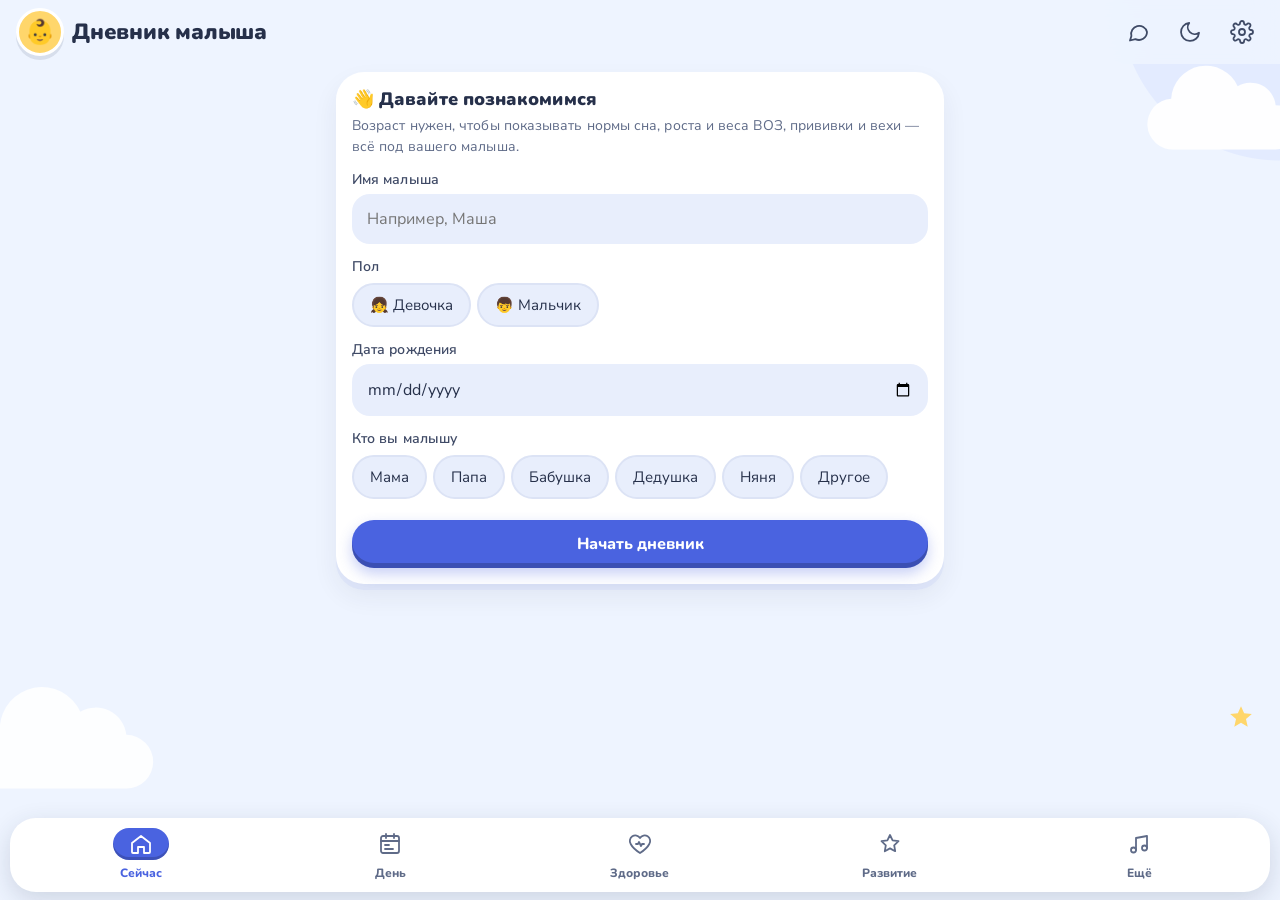
==== commit e5570c9f: "Кормления: страница с графиком, средними и ориентиром (как у сна); стили «Мягкие игрушки», «Скандина" ====
--- a/index.html
+++ b/index.html
@@ -135,6 +135,7 @@
 .strip{position:relative;height:34px;background:var(--surface-2);border-radius:9px;overflow:hidden;margin:10px 0 4px}
 .strip i{position:absolute;top:0;bottom:0;background:var(--c);opacity:.85}
 .strip i.feed{top:55%;opacity:1;min-width:3px}
+.strip.fd i.feed{top:15%;height:70%;border-radius:3px;background:var(--c-feed)}.strip.fd i.feed.bt,.lleg i.btk{background:color-mix(in srgb,var(--c-feed) 45%,#ffc861)}
 .strip i.diaper{top:auto;bottom:0;height:5px;width:5px;border-radius:50%;opacity:1;transform:translateX(-50%)}
 .strip i.nowl{background:var(--text);width:1.5px;opacity:.6}
 .strip-ax{display:flex;justify-content:space-between;font-size:11px;color:var(--muted)}
@@ -800,12 +801,12 @@
 function toggleNight() { const p = nightPref(); p.force = isNight() ? 'off' : 'on'; p.at = now(); lsSet(NIGHTKEY, JSON.stringify(p)); applyNight(); }
 // оформление: один из стилей design.css — на этом устройстве
 const STYLEKEY = 'babydiary.style.v1';
-// id, название, цвета для образца: фон, карточка, три цвета дел; theme — цвет полосы телефона (светлая, тёмная)
+// id, название, цвета для образца: фон, карточка, три цвета дел; theme — цвет полосы телефона (светлая, тёмная, ночной режим)
 const STYLES = [
-  ['toys', 'Мягкие игрушки', ['#EEF4FF', '#FFFFFF', '#FF9DB5', '#8FA6FF', '#6FD6B8'], ['#EEF4FF', '#161A2C']],
-  ['scandi', 'Скандинавская', ['#F5EFE6', '#FCF9F4', '#AE4E43', '#4A6A86', '#4F7149'], ['#F5EFE6', '#1C1814']],
-  ['sky', 'Сонное небо', ['#1F2347', '#2A2F5E', '#FFB3C6', '#C9C2FF', '#9EE8DE'], ['#1F2347', '#1F2347']],
-  ['base', 'Классика', ['#FAF8F5', '#FFFFFF', '#B9466F', '#6553C2', '#0B7C88'], ['#FAF8F5', '#141414']],
+  ['toys', 'Мягкие игрушки', ['#EEF4FF', '#FFFFFF', '#FF9DB5', '#8FA6FF', '#6FD6B8'], ['#EEF4FF', '#161A2C', '#05060E']],
+  ['scandi', 'Скандинавская', ['#F5EFE6', '#FCF9F4', '#AE4E43', '#4A6A86', '#4F7149'], ['#F5EFE6', '#1C1814', '#0A0806']],
+  ['sky', 'Сонное небо', ['#1F2347', '#2A2F5E', '#FFB3C6', '#C9C2FF', '#9EE8DE'], ['#1B1F42', '#1B1F42', '#03040F']],
+  ['base', 'Классика', ['#FAF8F5', '#FFFFFF', '#B9466F', '#6553C2', '#0B7C88'], ['#FAF8F5', '#141414', '#070605']],
 ];
 const styleNow = () => document.documentElement.getAttribute('data-style') || 'toys';
 function styleSet(v) { if (!STYLES.some(x => x[0] === v)) return; lsSet(STYLEKEY, v); document.documentElement.setAttribute('data-style', v); applyNight(); render(); openSettings(); }
@@ -819,7 +820,7 @@
   const on = isNight();
   if (on) document.documentElement.setAttribute('data-night', ''); else document.documentElement.removeAttribute('data-night');
   $('#nightBtn').classList.toggle('on', on);
-  const m = document.querySelector('meta[name=theme-color]'); if (m) { const t = (STYLES.find(x => x[0] === styleNow()) || STYLES[0])[3]; m.content = on ? '#070605' : darkOS() ? t[1] : t[0]; }
+  const m = document.querySelector('meta[name=theme-color]'); if (m) { const t = (STYLES.find(x => x[0] === styleNow()) || STYLES[0])[3]; m.content = on ? t[2] : darkOS() ? t[1] : t[0]; }
 }
 
 /* ───────── экраны ───────── */
@@ -857,7 +858,7 @@
   const scr = [UI.tab, UI.more, UI.dev, UI.health, UI.alb].join('|'), dk = d => { const s = d.querySelector('summary'); return s ? (s.querySelector('b') || s).textContent.trim() : ''; };
   const was = v.dataset.scr === scr ? new Map([...v.querySelectorAll('details')].map(d => [dk(d), d.open])) : null;
   v.dataset.scr = scr;
-  v.innerHTML = UI.tab === 'day' ? viewDay() : UI.tab === 'tips' ? viewMore() : UI.tab === 'health' ? viewHealth() : UI.tab === 'dev' ? viewDev() : UI.tab === 'chat' ? viewChat() : UI.tab === 'book' ? viewBook() : UI.tab === 'sleep' ? viewSleep() : viewNow();
+  v.innerHTML = UI.tab === 'day' ? viewDay() : UI.tab === 'tips' ? viewMore() : UI.tab === 'health' ? viewHealth() : UI.tab === 'dev' ? viewDev() : UI.tab === 'chat' ? viewChat() : UI.tab === 'book' ? viewBook() : UI.tab === 'sleep' ? viewSleep() : UI.tab === 'feeds' ? viewFeeds() : viewNow();
   if (was) for (const d of v.querySelectorAll('details')) { const o = was.get(dk(d)); if (o != null) d.open = o; }
   tick(); hydratePhotos(); chatShow(); sndBar(); if (UI.tab === 'book') bookZoom(); pushWidget(); pushNotif();
 }
@@ -883,7 +884,7 @@
   if (!f) {
     const lf = lastOf('feed'), ns = nextSide();
     const st = lf ? `Последнее — <b data-ago="${lf.s}"></b>, в ${hm(lf.s)}${lf.kind === 'breast' && lf.segs ? ' (' + feedSides(lf) + ')' : ''}` : 'Пока нет записей';
-    h += `<div class="card feed"><h3><span class="dot"></span>Кормление</h3><div class="st">${st}</div>
+    h += `<div class="card feed"><h3 class="tap" onclick="go('feeds')"><span class="dot"></span>Кормление<span class="more">график →</span></h3><div class="st tap" onclick="go('feeds')">${st}</div>
       <div class="btns">
         ${['L', 'R'].map(s => `<button class="b ${ns === s ? 'main' : ''}" onclick="breast('${s}')">${SIDE[s]}<small>${ns === s ? 'следующая' : 'грудь'}</small></button>`).join('')}
         <button class="b" onclick="openBottle()"><span class="e">🍼</span><small>бутылочка</small></button>
@@ -930,7 +931,7 @@
     const og = g && g.side === s;
     return `<span class="${og ? 'cur' : ''}">${SIDE[s]}: <span class="num" data-from="${og ? g.s : ''}" data-base="${og ? segsDur(f, s) - (now() - g.s) : segsDur(f, s)}"></span></span>`;
   }).join('');
-  return `<div class="card feed live"><h3><span class="dot"></span>Кормит${cur ? ' · ' + SIDE[cur].toLowerCase() + ' грудь' : ' · пауза'}</h3>
+  return `<div class="card feed live"><h3 class="tap" onclick="go('feeds')"><span class="dot"></span>Кормит${cur ? ' · ' + SIDE[cur].toLowerCase() + ' грудь' : ' · пауза'}<span class="more">график →</span></h3>
     <div class="timer" data-from="${g ? g.s : ''}" data-base="${base}"></div>
     <div class="sides">${sideLine}</div>
     <div class="btns">
@@ -2558,7 +2559,7 @@
   if (!REMOTE) return Promise.resolve(null);
   if (PHX.wait.has(id)) return PHX.wait.get(id);
   const p = (async () => {
-    if (isY()) { const full = await yPhoto(id); if (!full) return null;
+    if (isS() || isY()) { const full = await (isS() ? sPhoto(id) : yPhoto(id)); if (!full) return null;
       (async () => { try { const thumb = await shrink(await loadImage(full), 480, 0.78); await phPut(id, { full, thumb, at: Date.now(), remote: 1 }); } catch (e) {} })();
       const u = URL.createObjectURL(full); PH.url.set(id + ':full', u); PH.url.set(id + ':thumb', u); return u; }
     if (!PHX.idx || (!PHX.idx.has(id) && Date.now() - PHX.idxAt > 60000)) {
@@ -2734,6 +2735,65 @@
     return `<div class="srow${r.today ? ' today' : ''}"><span class="sd">${r.today ? 'Сегодня' : WDS[new Date(r.d).getDay()] + ' ' + new Date(r.d).getDate()}</span><div class="strip sm">${r.list.map(e => `<i class="sleep ${isNightNap(e) ? 'nt' : 'dy'}${e.e == null ? ' live' : ''}" style="left:${p(e.s)};width:calc(${p(e.e ?? now())} - ${p(e.s)})"></i>`).join('')}${r.today ? `<i class="nowl" style="left:${p(now())}"></i>` : ''}</div><span class="st2">${r.has ? fmtMin(r.tot).replace(' мин', 'м') : '—'}</span></div>`;
   }).join('')}<div class="srow ax"><span class="sd"></span><div class="strip-ax" style="flex:1"><span>0</span><span>6</span><span>12</span><span>18</span><span>24</span></div><span class="st2"></span></div></div><div class="lleg" style="margin:6px 0 0"><span><i style="background:var(--c-sleep)"></i>ночной сон</span><span><i class="dyk"></i>дневной сон</span></div></div>`;
   return h;
+}
+
+/* ───────── кормления: страница с графиком и средними ─────────
+   Открывается с карточки «Кормление» на главной (UI.tab='feeds'). Полные дни до сегодня (UI.fdays 7|14).
+   Ориентир числа кормлений в сутки по возрасту — AAP / ВОЗ (на грудном вскармливании — по требованию, это примерно). */
+const FEEDN = [[0, 1, '8–12', 8, 12], [1, 3, '7–9', 7, 9], [3, 6, '6–8', 6, 8], [6, 9, '5–6 + прикорм', 4, 6], [9, 99, '4–5 + прикорм', 3, 5]];
+const feedMs = e => e.kind === 'breast' ? (e.segs && e.segs.length ? segsDur(e) : (e.e ?? now()) - e.s) : 0;
+function feedStats(n) {
+  const today = sod(now()), b = birthTs(); let from = addDays(today, -n); if (b != null && from < sod(b)) from = sod(b);
+  const all = evs().filter(e => e.t === 'feed'), rows = [];
+  for (let d = from; d < today; d = addDays(d, 1)) {
+    const l = all.filter(e => e.s >= d && e.s < addDays(d, 1));
+    rows.push({ d, list: l, n: l.length, br: l.filter(e => e.kind === 'breast').reduce((x, e) => x + feedMs(e), 0),
+      ml: l.filter(e => e.kind === 'bottle').reduce((x, e) => x + (+e.ml || 0), 0), L: l.reduce((x, e) => x + (e.kind === 'breast' ? segsDur(e, 'L') : 0), 0), R: l.reduce((x, e) => x + (e.kind === 'breast' ? segsDur(e, 'R') : 0), 0), has: l.length > 0 });
+  }
+  const w = rows.filter(r => r.has), k = w.length, avg = f => k ? w.reduce((x, r) => x + f(r), 0) / k : 0;
+  const ss = all.filter(e => e.s >= from && e.s < today).sort((x, y) => x.s - y.s), gaps = [];
+  for (let i = 1; i < ss.length; i++) { const g = ss[i].s - ss[i - 1].s; if (g > 20 * 60000 && g < 8 * 3600e3) gaps.push(g); }
+  const brs = ss.filter(e => e.kind === 'breast'), L = brs.reduce((x, e) => x + segsDur(e, 'L'), 0), R = brs.reduce((x, e) => x + segsDur(e, 'R'), 0);
+  return { rows, k, n: avg(r => r.n), br: avg(r => r.br), ml: avg(r => r.ml), gap: gaps.length ? gaps.reduce((x, y) => x + y, 0) / gaps.length : 0,
+    one: brs.length ? brs.reduce((x, e) => x + feedMs(e), 0) / brs.length : 0, L, R };
+}
+function viewFeeds() {
+  const n = UI.fdays || 7, st = feedStats(n), m = ageM(), norm = m != null ? FEEDN.find(x => m >= x[0] && m < x[1]) : null;
+  let h = `<div class="daynav"><button onclick="go('now')" aria-label="Назад">‹</button><h2>Кормления</h2><span style="width:44px"></span></div>`;
+  const f = activeOf('feed');
+  if (f) h += liveFeed(f).replace(` class="tap" onclick="go('feeds')"`, '').replace('<span class="more">график →</span>', '');
+  else { const lf = lastOf('feed'), ns = nextSide();
+    h += `<div class="card feed"><h3><span class="dot"></span>Кормление</h3><p class="st">${lf ? `Последнее — <b data-ago="${lf.s}"></b>, в ${hm(lf.s)}${lf.kind === 'breast' && lf.segs ? ' (' + feedSides(lf) + ')' : ''}` : 'Записей пока нет.'}</p>
+    <div class="btns">${['L', 'R'].map(x => `<button class="b ${ns === x ? 'main' : ''}" onclick="breast('${x}')">${SIDE[x]}<small>${ns === x ? 'следующая' : 'грудь'}</small></button>`).join('')}<button class="b" onclick="openBottle()"><span class="e">🍼</span><small>бутылочка</small></button></div>
+    <div class="btns" style="margin-top:8px"><button class="b ghost" onclick="addKind('breast',now())">+ Кормление задним числом</button></div></div>`; }
+  h += `<div class="seg" style="margin-bottom:12px">${[7, 14].map(x => `<button class="${n === x ? 'on' : ''}" onclick="UI.fdays=${x};render()">${x} дней</button>`).join('')}</div>`;
+  if (!st.k) return h + `<div class="card"><div class="empty">За эти дни средних и графика ещё нет</div></div>` + allFeeds();
+  const inNorm = norm ? (st.n < norm[3] ? 'low' : st.n > norm[4] + 1 ? 'high' : 'ok') : '';
+  const lr = st.L + st.R ? Math.round(st.L / (st.L + st.R) * 100) : 0;
+  h += `<div class="card"><h3>В среднем за сутки</h3>
+    <div class="snorm"><div class="v num">${r1(st.n)} ${pl(Math.round(st.n), 'кормление', 'кормления', 'кормлений')}</div>${norm ? `<div class="pct ${inNorm}">${inNorm === 'ok' ? 'в пределах ориентира' : inNorm === 'low' ? 'реже ориентира' : 'чаще ориентира'} ${norm[2]}</div>` : ''}</div>
+    <table class="norm" style="margin-top:10px">${st.gap ? `<tr><td>Перерыв между кормлениями</td><td><b>${fmtMin(st.gap)}</b></td></tr>` : ''}
+    ${st.br ? `<tr><td>Грудью за сутки</td><td><b>${fmtMin(st.br)}</b></td></tr><tr><td>Одно кормление грудью</td><td><b>${fmtMin(st.one)}</b></td></tr>` : ''}
+    ${st.ml ? `<tr><td>Из бутылочки за сутки</td><td><b>${Math.round(st.ml)} мл</b></td></tr>` : ''}
+    ${st.L + st.R ? `<tr><td>Левая / правая грудь</td><td><b>${lr}% / ${100 - lr}%</b></td></tr>` : ''}</table>
+    <p class="hint">Считаются дни с записями (${st.k} из ${st.rows.length}). На грудном вскармливании кормят по требованию — ориентир примерный (AAP, ВОЗ).</p></div>`;
+  const T0 = sod(now()), tl = evs().filter(e => e.t === 'feed' && e.s >= T0 && e.s < now()).sort((x, y) => x.s - y.s);
+  const rowsV = [{ d: T0, list: tl, n: tl.length, has: tl.length > 0, today: true }, ...st.rows.slice().reverse()];
+  h += `<div class="card"><h3>График</h3><div class="sgrid">${rowsV.map(r => {
+    const p = x => ((Math.max(r.d, Math.min(addDays(r.d, 1), x)) - r.d) / 864e5 * 100).toFixed(2) + '%';
+    return `<div class="srow${r.today ? ' today' : ''}"><span class="sd">${r.today ? 'Сегодня' : WDS[new Date(r.d).getDay()] + ' ' + new Date(r.d).getDate()}</span><div class="strip sm fd">${r.list.map(e => `<i class="feed ${e.kind === 'breast' ? 'br' : 'bt'}" style="left:${p(e.s)};width:max(4px,calc(${p(e.kind === 'breast' ? (e.e ?? now()) : e.s + 10 * 60000)} - ${p(e.s)}))"></i>`).join('')}${r.today ? `<i class="nowl" style="left:${p(now())}"></i>` : ''}</div><span class="st2">${r.has ? r.n + ' ' + pl(r.n, 'раз', 'раза', 'раз') : '—'}</span></div>`;
+  }).join('')}<div class="srow ax"><span class="sd"></span><div class="strip-ax" style="flex:1"><span>0</span><span>6</span><span>12</span><span>18</span><span>24</span></div><span class="st2"></span></div></div>
+  <div class="lleg" style="margin:6px 0 0"><span><i style="background:var(--c-feed)"></i>грудь</span><span><i class="btk"></i>бутылочка</span></div></div>`;
+  return h + allFeeds();
+}
+// все кормления по дням, свежие сверху
+function allFeeds() {
+  const by = new Map(); for (const e of evs().filter(e => e.t === 'feed' && e.s < now()).sort((a, b) => b.s - a.s)) { const k = sod(e.s); if (!by.has(k)) by.set(k, []); by.get(k).push(e); }
+  let h = '', n = 0;
+  for (const [d, l] of by) { if (++n > (UI.fAll ? 60 : 7)) break;
+    h += `<div class="sday"><div class="sday-h"><b>${esc(dayTitle(d))}</b><span>${l.length} ${pl(l.length, 'кормление', 'кормления', 'кормлений')}</span></div><ul class="list">${l.map(rowHtml).join('')}</ul></div>`; }
+  if (!h) return '';
+  return `<div class="card"><h3>Все кормления</h3>${h}${by.size > 7 && !UI.fAll ? `<button class="link" onclick="UI.fAll=1;render()">Показать больше</button>` : ''}</div>`;
 }
 
 /* ───────── прогноз сна по истории ─────────
@@ -3134,6 +3194,7 @@
   try { localStorage.removeItem(GAUTH_KEY); } catch (e) {}
   history.replaceState(null, '', location.pathname + location.search);
   if (!st || p.get('state') !== st.n) return;
+  if (st.srv) { GAUTH_RET = { srv: st.p === 'y' ? 'yandex' : 'google', tok: p.get('access_token') || '', err: p.get('error') || '' }; return; }
   if (st.p === 'y') { if (p.get('access_token')) { YTOK = { t: p.get('access_token'), exp: Date.now() + (+p.get('expires_in') || 31536000) * 1000 }; lsSet(YTOK_KEY, JSON.stringify(YTOK)); GAUTH_RET = { ok: true, first: st.first, p: 'y' }; }
     else GAUTH_RET = { err: p.get('error') || 'ошибка', first: st.first, p: 'y' }; return; }
   if (p.get('access_token')) { gsSetTok(p.get('access_token'), +p.get('expires_in') || 3600); GAUTH_RET = { ok: true, first: st.first, join: st.join }; }
@@ -3155,9 +3216,9 @@
 // переход на страницу входа Google (страница перезагрузится; всё уже лежит на устройстве)
 function gsRedirect(o) {
   const n = uid();
-  lsSet(GAUTH_KEY, JSON.stringify({ n, first: !!o.first, join: o.join || '' }));
+  lsSet(GAUTH_KEY, JSON.stringify({ n, first: !!o.first, join: o.join || '', srv: !!o.srv }));
   if (!o.interactive) lsSet(GAUTO_KEY, String(Date.now()));
-  const q = new URLSearchParams({ client_id: G_CLIENT, redirect_uri: gRedirectUri(), response_type: 'token', scope: G_SCOPE, state: n, include_granted_scopes: 'true' });
+  const q = new URLSearchParams({ client_id: G_CLIENT, redirect_uri: gRedirectUri(), response_type: 'token', scope: o.srv ? 'openid email' : G_SCOPE, state: n, include_granted_scopes: 'true' });
   if (o.first) q.set('prompt', 'select_account'); else if (!o.interactive) q.set('prompt', 'none');
   if (!o.first && REMOTE && REMOTE.email) q.set('login_hint', REMOTE.email);
   location.assign('https://accounts.google.com/o/oauth2/v2/auth?' + q);
@@ -3255,6 +3316,11 @@
 function setSync(st, msg) { SYNC.st = st; SYNC.msg = msg || ''; syncShow(); }
 function syncShow() { const b = $('#syncBtn'); if (!b) return; b.hidden = !REMOTE; $('#syncDot').className = 'syncdot ' + SYNC.st; }
 function syncInfo() {
+  if (isS()) {
+    const t = { ok: 'Дневник сохранён на сервере', busy: 'Сохраняю…', pending: 'Нет связи — записи на телефоне, отправлю позже', err: SYNC.msg || 'Ошибка связи с сервером',
+      need: 'Нужно снова войти — записи сохранены на телефоне' }[SYNC.st] || 'Подключаюсь…';
+    return toast(t, SYNC.st === 'need' ? { label: 'Войти', fn: () => openSettings() } : null);
+  }
   const y = isY(), w = y ? 'Яндекс' : 'Google', d = y ? 'на Яндекс Диск' : 'в Google';
   const t = { ok: 'Дневник сохранён ' + (y ? 'на Яндекс Диске' : 'в Google'), busy: 'Сохраняю ' + d + '…', pending: 'Нет связи — записи на телефоне, отправлю позже',
     err: SYNC.msg || 'Ошибка связи с ' + w, need: 'Нужно снова войти в ' + w + ' — записи сохранены на телефоне' }[SYNC.st] || 'Подключаюсь к ' + w + '…';
@@ -3269,12 +3335,13 @@
     setSync('busy');
     try {
       let ch;
-      if (isY()) ch = await ySync();
+      if (isS()) ch = await sSync();
+      else if (isY()) ch = await ySync();
       else { await push(); await pushPhotos().catch(() => {}); ch = await pull(); }
       setSync('ok');
       if (ch) fixDupes();
       if (ch && $('#sheetWrap').hidden) render();
-    } catch (e) { setSync(e.need ? 'need' : e.net ? 'pending' : 'err', e.need || e.net ? '' : (isY() ? 'Яндекс Диск: ' : 'Google: ') + e.message); }
+    } catch (e) { setSync(e.need ? 'need' : e.net ? 'pending' : 'err', e.need || e.net ? '' : (isS() ? 'Сервер: ' : isY() ? 'Яндекс Диск: ' : 'Google: ') + e.message); }
   })();
   await SYNC.busy; SYNC.busy = null;
   if (SYNC.again) { SYNC.again = false; return sync(); }
@@ -3433,6 +3500,176 @@
   if (navigator.share) navigator.share({ title: 'Дневник малыша', text: inviteText() }).catch(() => {});
   else { try { navigator.clipboard.writeText(l); } catch (e) {} toast('Ссылка скопирована'); }
 }
+
+/* ───────── свой сервер (server/server.js): вход по почте, через Яндекс или Google; дневник — на сервере ─────────
+   REMOTE = { s: 1, email, diary, tok }. Записи — те же, что в таблице: { id, u, … }; сервер принимает только более новые
+   и ничего не стирает (удаление — пометка del, плюс история версий и копия базы раз в сутки). Обмен — POST /api/sync
+   { diary, since, recs } → { recs, cursor, more }: отправляем неотправленное (OUTKEY), получаем всё новое после cursor
+   (babydiary.scur.v1 — {d, c}). При входе (и переходе с Google Таблицы / Яндекс Диска) всё, что есть на телефоне,
+   отправляется на сервер и сливается с тем, что там уже есть, — ничего не заменяется. Фото — PUT/GET /api/photo.
+   SRV_URL пуст — кнопок входа на сервер нет (работают прежние способы). */
+const SRV_URL = '';   // адрес сервера, например https://api.example.ru (без / в конце)
+const srvUrl = () => window.__srv || SRV_URL;
+const srvOK = () => !!srvUrl();
+const isS = () => !!(REMOTE && REMOTE.s);
+const SCUR_KEY = 'babydiary.scur.v1', SJOIN_KEY = 'babydiary.sjoin.v1';
+const sCur = () => { const c = lsJson(SCUR_KEY, null); return c && REMOTE && c.d === REMOTE.diary ? +c.c || 0 : 0; };
+function srvNeed() { const e = new Error('нужно снова войти'); e.need = true; return e; }
+async function srvApi(path, body, o = {}) {
+  const ctl = new AbortController(), tm = setTimeout(() => ctl.abort(), o.timeout || 45000);
+  const tok = o.tok !== undefined ? o.tok : REMOTE && REMOTE.tok;
+  let r;
+  try { r = await fetch(srvUrl() + path, { method: o.method || (body !== undefined ? 'POST' : 'GET'), signal: ctl.signal, cache: 'no-store',
+    headers: Object.assign({}, tok ? { Authorization: 'Bearer ' + tok } : {}, o.raw ? {} : { 'Content-Type': 'application/json' }), body: o.raw || (body !== undefined ? JSON.stringify(body) : undefined) }); }
+  catch (e) { const x = new Error(e && e.name === 'AbortError' ? 'сервер не ответил' : 'нет связи'); x.net = true; throw x; }
+  finally { clearTimeout(tm); }
+  if (o.blob) { if (r.status === 404) return null; if (!r.ok) throw new Error('сервер ответил ошибкой ' + r.status); return r.blob(); }
+  let j = {}; try { j = await r.json(); } catch (e) {}
+  if (r.status === 401 && tok) throw srvNeed();
+  if (!r.ok) { const e = new Error(j.error || 'сервер ответил ошибкой ' + r.status); e.status = r.status; throw e; }
+  return j;
+}
+// один проход: отправить неотправленное, забрать новое (порциями, пока есть)
+async function sSync() {
+  const out = lsJson(OUTKEY, {}), ids = Object.keys(out);
+  const recs = ids.map(recOf).filter(r => r && !(r.t === 'baby' && !r.u));
+  let cur = sCur(), ch = false, i = 0, more = true;
+  while (more || i < recs.length) {
+    const part = recs.slice(i, i + 2000); i += 2000;
+    const j = await srvApi('/api/sync', { diary: REMOTE.diary, since: cur, recs: part });
+    if (applyRemote(j.recs || [])) ch = true;
+    cur = +j.cursor || cur; lsSet(SCUR_KEY, JSON.stringify({ d: REMOTE.diary, c: cur })); more = !!j.more;
+  }
+  const now_ = lsJson(OUTKEY, {}); for (const id of ids) if (now_[id] === out[id]) delete now_[id]; lsSet(OUTKEY, JSON.stringify(now_));
+  await sPushPhotos().catch(() => {});
+  return ch;
+}
+async function sPushPhotos() {
+  let q = lsJson(PHOUT, []); if (!q.length) return;
+  for (const it of q.slice(0, 4)) {
+    let drop = false;
+    if (phUsed(it.id)) {
+      const rec = await phGet(it.id).catch(() => null);
+      if (rec) {
+        const src = rec.full, img = await loadImage(src), mid = (img.naturalWidth > 1600 || img.naturalHeight > 1600) ? await shrink(img, 1600, 0.8) : src;
+        await srvApi('/api/photo?diary=' + encodeURIComponent(REMOTE.diary) + '&id=' + encodeURIComponent(it.id), undefined, { method: 'PUT', raw: mid });
+        drop = true;
+      } else if (Date.now() - it.at > 7 * 864e5) drop = true;   // фото нет на этом телефоне — ждём (может, ещё скачивается)
+    } else if (Date.now() - it.at > 3600e3) drop = true;
+    if (drop) { q = lsJson(PHOUT, []).filter(x => x.id !== it.id); lsSet(PHOUT, JSON.stringify(q)); }
+  }
+}
+const sPhoto = id => srvApi('/api/photo?diary=' + encodeURIComponent(REMOTE.diary) + '&id=' + encodeURIComponent(id), undefined, { blob: true });
+// все фото дневника, которых нет на телефоне, — скачать (перед переходом с Google / Яндекса: потом их будет неоткуда взять)
+async function pullAllPhotos() {
+  const ids = new Set([...kidPhs(), ...S.events.filter(e => !e.del).flatMap(e => e.ph || [])]);
+  let miss = 0;
+  for (const id of ids) {
+    if (await phGet(id).catch(() => null)) continue;
+    const u = await phFetch(id).catch(() => null);
+    if (!u) { miss++; continue; }
+    try { const b = await (await fetch(u)).blob(); await phPut(id, { full: b, thumb: b, at: Date.now(), remote: 1 }); } catch (e) { miss++; }
+  }
+  return miss;
+}
+// вход прошёл: выбрать дневник, перенести всё с телефона на сервер (слиянием), забрать то, что там уже есть
+async function srvSetup(j) {
+  setSync('busy');
+  const was = REMOTE, old = !!(REMOTE && !REMOTE.s);
+  let miss = 0;
+  if (old) { await sync().catch(() => {}); miss = await pullAllPhotos().catch(() => 0); }   // с Google / Яндекса — сначала забрать всё оттуда
+  const ds = j.diaries || [], joined = ds.filter(d => d.role !== 'owner');
+  const d = (joined[joined.length - 1] || ds[0] || {}).id;
+  if (!d) throw new Error('сервер не дал дневник');
+  REMOTE = { s: 1, email: j.email || '', diary: d, tok: j.token }; lsSet(RKEY, JSON.stringify(REMOTE));
+  try { localStorage.removeItem(SCUR_KEY); } catch (e) {}
+  if (REMOTE.email && (S.devs[DEV] || {}).email !== REMOTE.email) setMe({ email: REMOTE.email });
+  srvMarkAll();
+  closeSheet();
+  const inv = lsGet(SJOIN_KEY); if (inv) { try { localStorage.removeItem(SJOIN_KEY); } catch (e) {} return srvJoin(inv, true); }
+  await sync(); render();
+  if (SYNC.st === 'ok') toast(old ? '✅ Дневник перенесён на сервер приложения' + (miss ? '. Не удалось забрать фото: ' + miss : '') + '. Старая копия осталась на месте' : '✅ Готово: дневник сохраняется на сервере');
+  if (!devName(DEV)) askRole();
+}
+function srvMarkAll() {
+  const o = lsJson(OUTKEY, {}); for (const k of allIds()) { const r = recOf(k); if (r) o[k] = r.u; } lsSet(OUTKEY, JSON.stringify(o));
+  for (const id of [...kidPhs(), ...S.events.filter(e => !e.del).flatMap(e => e.ph || [])]) phQueue(id);
+}
+// вход по коду на почту
+function srvMail(step) {
+  const em = (S.devs[DEV] || {}).email || '';
+  openSheet(`<div class="shead"><h2>✉️ Вход по почте</h2><button class="icon-btn" onclick="closeSheet()" aria-label="Закрыть">✕</button></div>
+    <label class="f"><span>Ваша почта</span><input id="m_em" type="email" inputmode="email" autocomplete="email" value="${esc(/@/.test(em) && !/^yandex:/.test(em) ? em : '')}" placeholder="name@mail.ru"></label>
+    <div id="m_code" hidden><label class="f"><span>Код из письма</span><input id="m_c" inputmode="numeric" autocomplete="one-time-code" maxlength="6" placeholder="6 цифр"></label></div>
+    <div class="err" id="m_err"></div>
+    <div class="acts"><button class="b ghost" onclick="closeSheet()">Отмена</button><button class="b main" id="m_go" onclick="srvMailGo()">Прислать код</button></div>`);
+}
+async function srvMailGo() {
+  const em = $('#m_em').value.trim(), err = m => { $('#m_err').textContent = m; }, b = $('#m_go'), codeOn = !$('#m_code').hidden;
+  if (!/^[^@\s]+@[^@\s]+\.[^@\s]+$/.test(em)) return err('Проверьте адрес почты');
+  err(''); b.disabled = true;
+  try {
+    if (!codeOn) {
+      const j = await srvApi('/api/auth/email', { email: em }, { tok: '' });
+      $('#m_code').hidden = false; b.textContent = 'Войти'; $('#m_c').focus(); if (j.code) $('#m_c').value = j.code;   // j.code — только на тестовом сервере
+      toast('Код отправлен на ' + em);
+    } else {
+      const c = $('#m_c').value.replace(/\D/g, ''); if (c.length !== 6) { err('Код — 6 цифр из письма'); return; }
+      await srvSetup(await srvApi('/api/auth/email/verify', { email: em, code: c }, { tok: '' }));
+    }
+  } catch (e) { err(e.net ? 'Нет связи с сервером' : e.message); }
+  finally { const x = $('#m_go'); if (x) x.disabled = false; }
+}
+// вход через Яндекс / Google: получаем пропуск у них, сервер проверяет, чей он
+function srvLoginY() { if (window.__ytest) return srvAuthWith('yandex', window.__ytest.tok); return ysRedirect({ first: true, srv: true }); }
+async function srvLoginG() {
+  if (window.__gtest) return srvAuthWith('google', window.__gtest.tok);
+  if (!NATIVE) return gsRedirect({ interactive: true, first: true, srv: true });
+  try { gsDropTok(); await srvAuthWith('google', await gsAuth(true)); } catch (e) { toast('Не удалось войти: ' + e.message); }
+}
+async function srvAuthWith(provider, token) {
+  try { await srvSetup(await srvApi('/api/auth/' + provider, { token }, { tok: '' })); }
+  catch (e) { setSync(REMOTE ? SYNC.st : 'off'); toast('Не удалось войти: ' + (e.net ? 'нет связи с сервером' : e.message)); }
+}
+function srvLoginBtns() {
+  return `<div class="btns" style="flex-direction:column;gap:8px"><button class="b" onclick="srvMail()">✉️ Войти по почте</button>
+    ${yOK() ? `<button class="b" onclick="srvLoginY()">${Y_ICON} Войти через Яндекс</button>` : ''}${gOK() ? `<button class="b" onclick="srvLoginG()">${G_ICON} Войти через Google</button>` : ''}</div>`;
+}
+// приглашение второго родителя: ссылка с кодом (14 дней)
+async function srvInvite() {
+  try {
+    const j = await srvApi('/api/invite', { diary: REMOTE.diary });
+    const l = (/^https:\/\/[^/]*github\.io\//.test(location.href) ? gRedirectUri() : SITE_URL) + '?invite=' + encodeURIComponent(j.code);
+    const t = 'Давай вести дневник малыша вместе! Открой ссылку и войди любым способом — по почте, через Яндекс или Google: ' + l + ' (ссылка работает 14 дней)';
+    if (NATIVE && typeof NATIVE.share === 'function') NATIVE.share(t);
+    else if (navigator.share) navigator.share({ title: 'Дневник малыша', text: t }).catch(() => {});
+    else { try { navigator.clipboard.writeText(l); } catch (e) {} toast('Ссылка-приглашение скопирована'); }
+    return l;
+  } catch (e) { toast('Не получилось: ' + (e.net ? 'нет связи с сервером' : e.message)); }
+}
+// открыли ссылку-приглашение: вошли — присоединяемся, нет — сначала вход
+function srvInvited(code) {
+  if (isS()) return srvJoin(code);
+  lsSet(SJOIN_KEY, code);
+  openSheet(`<h2>👪 Общий дневник</h2><p style="color:var(--text-2);margin:0 0 12px">Вас пригласили вести дневник малыша вместе. Войдите любым способом — дневник откроется сам. Записи с этого телефона добавятся в общий дневник.</p>
+    ${srvLoginBtns()}<div class="acts" style="margin-top:12px"><button class="b ghost" onclick="closeSheet()">Позже</button></div>`);
+}
+async function srvJoin(code, quiet) {
+  if (!quiet && !confirm('Перейти в общий дневник? Записи с этого телефона добавятся в него.')) return;
+  try {
+    const j = await srvApi('/api/join', { code });
+    REMOTE = Object.assign({}, REMOTE, { diary: j.diary }); lsSet(RKEY, JSON.stringify(REMOTE));
+    try { localStorage.removeItem(SCUR_KEY); } catch (e) {}
+    srvMarkAll(); closeSheet(); await sync(); render(); toast('✅ Вы в общем дневнике');
+    if (!devName(DEV)) askRole();
+  } catch (e) { toast('Не получилось: ' + (e.net ? 'нет связи с сервером' : e.message)); await sync(); render(); }
+}
+function srvLogout() {
+  if (!confirm('Выйти? Записи останутся на этом телефоне и на сервере, но перестанут сохраняться, пока вы не войдёте снова.')) return;
+  srvApi('/api/logout', {}).catch(() => {});
+  REMOTE = null; try { localStorage.removeItem(RKEY); localStorage.removeItem(SCUR_KEY); } catch (e) {} setSync('off'); closeSheet(); render();
+}
+
 /* ───────── Яндекс: вход и дневник на Яндекс Диске ─────────
    Без Google: дневник одним файлом app:/babydiary.json в папке приложения на Яндекс Диске (права cloud_api:disk.app_folder —
    приложение видит только свою папку). Файл = { v, recs: { id: запись } } — те же записи, что строки листа «Журнал»
@@ -3451,7 +3688,7 @@
 function ysNeed() { const e = new Error('нужно снова войти в Яндекс'); e.need = true; return e; }
 function ysRedirect(o) {
   const n = uid() + uid();
-  lsSet(GAUTH_KEY, JSON.stringify({ n, first: !!o.first, p: 'y' }));
+  lsSet(GAUTH_KEY, JSON.stringify({ n, first: !!o.first, p: 'y', srv: !!o.srv }));
   const q = new URLSearchParams({ response_type: 'token', client_id: Y_CLIENT, redirect_uri: yRedirectUri(), state: n });
   if (o.first) q.set('force_confirm', 'yes');
   location.assign('https://oauth.yandex.ru/authorize?' + q);
@@ -3538,6 +3775,18 @@
 }
 function settingsShare(me) {
   const h = `<h4>👪 Общий дневник</h4>`;
+  if (srvOK()) {
+    if (isS()) { const others = otherPeople();
+      return h + `<p class="hint" style="margin:0 0 10px">Вы вошли как <b>${esc(REMOTE.email || '—')}</b>. Дневник сохраняется на сервере приложения.</p>
+      <label class="f"><span>Как вас подписывать в дневнике</span><input id="s_me" value="${esc(me.name || '')}" placeholder="Мама, Папа, Бабушка…" autocomplete="off">${chipsHtml('me', [['Мама', 'Мама'], ['Папа', 'Папа']], me.name)}</label>
+      ${others.length ? `<p class="hint" style="margin:0 0 10px">Ещё ведут дневник: <b>${others.map(esc).join(', ')}</b></p>` : ''}
+      <div class="btns"><button class="b" onclick="srvInvite()">Пригласить второго родителя</button></div>
+      <div class="btns" style="margin-top:10px"><button class="b ghost" onclick="srvLogout()">Выйти</button></div>`; }
+    if (!REMOTE) return h + `<p class="hint" style="margin:0 0 10px">Войдите — дневник не потеряется при смене телефона, и его можно будет вести вдвоём.</p>` + srvLoginBtns();
+    // старый способ (Google Таблица / Яндекс Диск) — предложить перенос, ничего не теряя
+    return h + `<p class="hint" style="margin:0 0 10px">Дневник сейчас ${isY() ? 'на вашем Яндекс Диске' : 'в Google Таблице'}. Перенесите его на сервер приложения — записи и фото переедут, старая копия останется на месте.</p>`
+      + srvLoginBtns() + `<div class="btns" style="margin-top:10px"><button class="b ghost" onclick="${isY() ? 'ysLogout()' : 'gsLogout()'}">Выйти из ${isY() ? 'Яндекса' : 'Google'}</button></div>`;
+  }
   if (isY()) return h + `<p class="hint" style="margin:0 0 10px">Вы вошли через Яндекс${REMOTE.login ? ' как <b>' + esc(REMOTE.login) + '</b>' : ''}. Дневник — на вашем Яндекс Диске.</p>
     <label class="f"><span>Как вас подписывать в дневнике</span><input id="s_me" value="${esc(me.name || '')}" placeholder="Мама, Папа, Бабушка…" autocomplete="off">${chipsHtml('me', [['Мама', 'Мама'], ['Папа', 'Папа']], me.name)}</label>
     <div class="btns"><button class="b ghost" onclick="ysLogout()">Выйти из Яндекса</button></div>`;
@@ -3558,7 +3807,8 @@
 
 /* ───────── запуск ───────── */
 function launch(act) {
-  const q = new URLSearchParams(location.search), j = act ? null : q.get('join');
+  const q = new URLSearchParams(location.search), j = act ? null : q.get('join'), inv = act ? null : q.get('invite');
+  if (inv && srvOK()) { history.replaceState(null, '', location.pathname); return srvInvited(inv); }
   let a = act || q.get('action');
   if (a && a.includes('@')) { const k = a.split('@')[1]; a = a.split('@')[0]; if (kidAlive(k) && k !== KID) setKid(k, true); }
   if (!a && !j) return;
@@ -3593,7 +3843,8 @@
   if (NATIVE) { let a = null; try { a = NATIVE.takeAction(); } catch (e) {} if (a) launch(a); setTimeout(checkApk, 3000); }
   if (GAUTH_RET) {
     const g = GAUTH_RET; GAUTH_RET = null;
-    if (g.p === 'y') { if (g.ok && g.first) ysSetup().catch(e => { setSync(REMOTE ? 'err' : 'off'); toast('Не удалось войти через Яндекс: ' + e.message); });
+    if (g.srv) { if (g.tok) srvAuthWith(g.srv, g.tok); else toast(g.err === 'access_denied' ? 'Вход отменён' : 'Не удалось войти'); }
+    else if (g.p === 'y') { if (g.ok && g.first) ysSetup().catch(e => { setSync(REMOTE ? 'err' : 'off'); toast('Не удалось войти через Яндекс: ' + e.message); });
       else if (g.ok) sync(); else if (g.first) toast(g.err === 'access_denied' ? 'Вход отменён' : 'Не удалось войти через Яндекс'); else setSync('need'); }
     else if (g.ok && g.join) gsJoin(g.join);
     else if (g.ok && g.first) gsSetup().catch(e => { setSync(REMOTE ? 'err' : 'off'); toast('Не удалось войти: ' + e.message); });
--- a/design.css
+++ b/design.css
@@ -161,23 +161,132 @@
   .b,.seg button,.chips button,.fchips button,.tabs svg{transition:none}
 }
 
-/* ═══════════ 5. «Скандинавская детская» — data-style="scandi" ═══════════
-   Тёплый бежевый фон, терракота, шалфей, пыльно-голубой, горчичный — как в детской комнате; заголовки — округлый Nunito;
-   тонкие рамки вместо теней; на главной — радуга из дуг внизу (только днём). Ночной режим ([data-night]) не трогаем.
-   Контраст текста и цветов дел на фоне карточки ≥ 4.5:1. */
+/* ═══════════ 5–7. Стили на выбор: <html data-style="toys|scandi|sky"> (base — части 1–4 без добавок) ═══════════
+   Каждый стиль меняет не только цвета: форму карточек и кнопок, значки разделов, переключатели, нижнее меню, шрифт
+   заголовков и фон. У каждого стиля — свой ночной режим ([data-night]): та же форма, но почти чёрный и тусклый экран.
+   Цвета — только через токены, поэтому одни и те же правила работают днём, в тёмной теме и ночью.
+   Контраст текста ≥ 4.5:1 на своём фоне (кнопки с заливкой цветом дела — белый или тёмный текст по стилю). */
 @font-face{font-family:'Nunito';font-style:normal;font-weight:700 900;font-display:swap;
   src:url(fonts/nunito-cyrillic.woff2) format('woff2');unicode-range:U+0301,U+0400-045F,U+0490-0491,U+04B0-04B1,U+2116}
 @font-face{font-family:'Nunito';font-style:normal;font-weight:700 900;font-display:swap;
   src:url(fonts/nunito-latin.woff2) format('woff2');unicode-range:U+0000-00FF,U+0131,U+0152-0153,U+02BB-02BC,U+02C6,U+02DA,U+02DC,U+0304,U+0308,U+0329,U+2000-206F,U+20AC,U+2122,U+2191,U+2193,U+2212,U+2215,U+FEFF,U+FFFD}
-:root[data-style="scandi"]:not([data-night]){
+/* Rubik (SIL OFL 1.1, Google Fonts) — заголовки «Скандинавской» */
+@font-face{font-family:'Rubik';font-style:normal;font-weight:500 700;font-display:swap;
+  src:url(fonts/rubik-cyrillic.woff2) format('woff2');unicode-range:U+0301,U+0400-045F,U+0490-0491,U+04B0-04B1,U+2116}
+@font-face{font-family:'Rubik';font-style:normal;font-weight:500 700;font-display:swap;
+  src:url(fonts/rubik-latin.woff2) format('woff2');unicode-range:U+0000-00FF,U+0131,U+0152-0153,U+02BB-02BC,U+02C6,U+02DA,U+02DC,U+0304,U+0308,U+0329,U+2000-206F,U+20AC,U+2122,U+2191,U+2193,U+2212,U+2215,U+FEFF,U+FFFD}
+
+/* ═══════════ 6. «Мягкие игрушки» — toys (по умолчанию) ═══════════
+   Как игрушки и конфеты: пухлые белые карточки, кнопки с заливкой и «донышком» (при нажатии проседают),
+   значок раздела — цветной пузырь с картинкой, нижнее меню — парящая «таблетка», облака на фоне. */
+:root[data-style="toys"]{
   --ds-head:'Nunito','Nunito Sans',system-ui,sans-serif;
+  --page:#EEF4FF; --bg:#EEF4FF;
+  --surface:#FFFFFF; --solid:#FFFFFF; --surface-2:#E8EEFC; --line:#DCE3F5;
+  --text:#26304A; --text-2:#3F4A66; --muted:#5F6B88;
+  --accent:#4A63E0; --on-accent:#FFFFFF; --good:#2B8048; --warn:#9A6200; --bad:#C2392E;
+  --c-feed:#C53A66; --c-sleep:#5B5BD6; --c-diaper:#12806A; --c-pump:#A35E00; --c-food:#4E7D12;
+  --shadow:0 6px 0 rgba(74,99,224,.06),0 12px 26px rgba(38,48,74,.07); --ds-shadow-up:0 8px 26px rgba(38,48,74,.16);
+  --ds-r-card:28px; --ds-r-ctl:22px; --st-in:rgba(20,30,70,.10); --st-tile:14%; --st-sky:#E3EBFF; --st-ava:#FFD66B;
+}
+@media (prefers-color-scheme: dark){
+  :root[data-style="toys"]:not([data-theme="light"]):not([data-night]){
+    --page:#161A2C; --bg:#161A2C;
+    --surface:#20253B; --solid:#20253B; --surface-2:#2A3049; --line:#343B58;
+    --text:#EEF1FF; --text-2:#CDD3EE; --muted:#A9B1CF;
+    --accent:#9AACFF; --on-accent:#10173A; --good:#8FD9A6; --warn:#F2C46B; --bad:#FF9A8E;
+    --c-feed:#FF9DB5; --c-sleep:#B1B4FF; --c-diaper:#6FD6B8; --c-pump:#FFC46B; --c-food:#B9DB7A;
+    --shadow:0 6px 0 rgba(0,0,0,.25); --ds-shadow-up:0 8px 26px rgba(0,0,0,.4); --st-in:rgba(0,0,0,.28); --st-tile:20%; --st-sky:#1C2138; --st-ava:#6B5A2A;
+  }
+}
+:root[data-style="toys"][data-theme="dark"]:not([data-night]){
+  --page:#161A2C; --bg:#161A2C;
+  --surface:#20253B; --solid:#20253B; --surface-2:#2A3049; --line:#343B58;
+  --text:#EEF1FF; --text-2:#CDD3EE; --muted:#A9B1CF;
+  --accent:#9AACFF; --on-accent:#10173A; --good:#8FD9A6; --warn:#F2C46B; --bad:#FF9A8E;
+  --c-feed:#FF9DB5; --c-sleep:#B1B4FF; --c-diaper:#6FD6B8; --c-pump:#FFC46B; --c-food:#B9DB7A;
+  --shadow:0 6px 0 rgba(0,0,0,.25); --ds-shadow-up:0 8px 26px rgba(0,0,0,.4); --st-in:rgba(0,0,0,.28); --st-tile:20%; --st-sky:#1C2138; --st-ava:#6B5A2A;
+}
+/* ночь «игрушек»: тёмно-синяя, приглушённая; та же форма */
+:root[data-style="toys"][data-night]{
+  --page:#05060E; --bg:#05060E; --surface:#0D1020; --solid:#0D1020; --surface-2:#141831; --line:#1C2140;
+  --text:#B4B9D9; --text-2:#959BC0; --muted:#666B91;
+  --accent:#7380C8; --on-accent:#05060E; --good:#6A9C82; --warn:#B39658; --bad:#B9727A;
+  --c-feed:#B57890; --c-sleep:#8084C8; --c-diaper:#5A9888; --c-pump:#AA8858; --c-food:#869C62;
+  --shadow:none; --ds-shadow-up:none; --st-in:rgba(0,0,0,.35); --st-tile:16%; --st-ava:#2A2740;
+}
+[data-style="toys"] .who h1,[data-style="toys"] .card h3,[data-style="toys"] .sheet h2,[data-style="toys"] .daynav h2,[data-style="toys"] .aw-t,[data-style="toys"] .pname,[data-style="toys"] .timer,[data-style="toys"] .sum .v,[data-style="toys"] .tabs button,[data-style="toys"] .b{font-family:var(--ds-head)}
+[data-style="toys"] .who h1{font-weight:900;font-size:22px}
+[data-style="toys"] .card h3{font-weight:900;font-size:18px}
+[data-style="toys"] .timer{font-weight:900;color:var(--c,var(--text))}
+[data-style="toys"] .sec-t{color:var(--accent);font-family:var(--ds-head);font-weight:900;letter-spacing:.02em}
+/* фон днём: облака, звёздочка, светлое пятно сверху */
+:root[data-style="toys"]:not([data-night]) body{background-image:
+  url("data:image/svg+xml,%3Csvg xmlns='http://www.w3.org/2000/svg' viewBox='0 0 120 60'%3E%3Cpath d='M28 54a16 16 0 0 1-2-32A22 22 0 0 1 68 14a16 16 0 0 1 24 12a14 14 0 0 1 0 28z' fill='%23fff' opacity='.95'/%3E%3C/svg%3E"),
+  url("data:image/svg+xml,%3Csvg xmlns='http://www.w3.org/2000/svg' viewBox='0 0 120 60'%3E%3Cpath d='M28 54a16 16 0 0 1-2-32A22 22 0 0 1 68 14a16 16 0 0 1 24 12a14 14 0 0 1 0 28z' fill='%23fff' opacity='.9'/%3E%3C/svg%3E"),
+  url("data:image/svg+xml,%3Csvg xmlns='http://www.w3.org/2000/svg' viewBox='0 0 24 24'%3E%3Cpath d='M12 2l2.9 6.6 7.1.6-5.4 4.7 1.6 7L12 17.3 5.8 20.9l1.6-7L2 9.2l7.1-.6z' fill='%23FFD66B'/%3E%3C/svg%3E"),
+  radial-gradient(circle at 100% 0,var(--st-sky) 0 160px,transparent 161px);
+  background-repeat:no-repeat;background-attachment:fixed;
+  background-position:right -40px top calc(env(safe-area-inset-top) + 64px),left -50px bottom calc(env(safe-area-inset-bottom) + 100px),right 26px bottom calc(env(safe-area-inset-bottom) + 170px),0 0;
+  background-size:190px auto,230px auto,26px 26px,100% 100%}
+@media (prefers-color-scheme: dark){:root[data-style="toys"]:not([data-theme="light"]):not([data-night]) body{background-image:radial-gradient(circle at 100% 0,var(--st-sky) 0 160px,transparent 161px)}}
+:root[data-style="toys"][data-theme="dark"]:not([data-night]) body{background-image:radial-gradient(circle at 100% 0,var(--st-sky) 0 160px,transparent 161px)}
+:root[data-style="toys"] .top,:root[data-style="toys"] .kidbar{background:color-mix(in srgb,var(--page) 90%,transparent)}
+:root[data-style="toys"] .ava{width:48px;height:48px;background:var(--st-ava);border:3px solid var(--surface);box-shadow:0 4px 0 var(--st-in)}
+/* карточки: пухлые, без рамки; у карточек дел — цветной верх */
+:root[data-style="toys"] .card{border:0;border-radius:var(--ds-r-card);box-shadow:var(--shadow)}
+:root[data-style="toys"] .card.feed,:root[data-style="toys"] .card.sleep,:root[data-style="toys"] .card.diaper,:root[data-style="toys"] .card.food,:root[data-style="toys"] .card.pump{background:linear-gradient(180deg,color-mix(in srgb,var(--c) 12%,var(--surface)),var(--surface) 75%)}
+:root[data-style="toys"] .live{border:0;box-shadow:0 0 0 3px color-mix(in srgb,var(--c) 30%,transparent),var(--shadow)}
+/* значок раздела — пузырь с картинкой */
+:root[data-style="toys"] .card h3 .dot{width:36px;height:36px;display:grid;place-items:center;font-size:19px;background:color-mix(in srgb,var(--c) 18%,var(--surface));box-shadow:inset 0 -3px 0 var(--st-in)}
+:root[data-style="toys"] .card.feed h3 .dot::after{content:'🍼'}
+:root[data-style="toys"] .card.sleep h3 .dot::after{content:'🌙'}
+:root[data-style="toys"] .card.diaper h3 .dot::after{content:'🧷'}
+:root[data-style="toys"] .card.food h3 .dot::after{content:'🥣'}
+:root[data-style="toys"] .card.pump h3 .dot::after{content:'🥛'}
+:root[data-style="toys"] .card h3 .more{white-space:nowrap;color:var(--accent);background:color-mix(in srgb,var(--accent) 10%,transparent);padding:4px 10px;border-radius:99px;font-weight:800}
+/* кнопки-игрушки: заливка цветом дела, «донышко», нажатие — проседает */
+:root[data-style="toys"] .b{border:0;border-radius:var(--ds-r-ctl);color:var(--text);font-weight:800;
+  background:color-mix(in srgb,var(--c,var(--accent)) var(--st-tile),var(--surface));box-shadow:inset 0 -4px 0 var(--st-in),0 3px 8px rgba(38,48,74,.06)}
+:root[data-style="toys"] .b:active{transform:translateY(2px);box-shadow:inset 0 -1px 0 var(--st-in);background:color-mix(in srgb,var(--c,var(--accent)) 22%,var(--surface))}
+:root[data-style="toys"] .b.main{background:var(--c,var(--accent));color:var(--on-accent);box-shadow:inset 0 -5px 0 rgba(0,0,0,.2),0 6px 14px color-mix(in srgb,var(--c,var(--accent)) 30%,transparent)}
+:root[data-style="toys"] .b.main:active{filter:none;box-shadow:inset 0 -1px 0 rgba(0,0,0,.2)}
+:root[data-style="toys"] .b.ghost,:root[data-style="toys"] .b.del{background:transparent;box-shadow:inset 0 0 0 2px var(--line)}
+:root[data-style="toys"] .b.del{color:var(--bad)}
+:root[data-style="toys"] .b .e{font-size:22px}
+/* нижнее меню — парящая «таблетка», выбранная вкладка — синий кружок */
+:root[data-style="toys"] .tabs{left:10px;right:10px;bottom:calc(8px + env(safe-area-inset-bottom));border-radius:26px;padding:6px 6px;box-shadow:var(--ds-shadow-up);border:0}
+:root[data-style="toys"] body{padding-bottom:calc(92px + env(safe-area-inset-bottom))}
+:root[data-style="toys"] .tabs button{font-weight:800}
+:root[data-style="toys"] .tabs button.on svg{background:var(--accent);color:var(--on-accent);box-shadow:inset 0 -3px 0 rgba(0,0,0,.18)}
+:root[data-style="toys"] .seg{background:var(--surface-2);border-radius:20px;padding:5px}
+:root[data-style="toys"] .seg button{border-radius:15px;font-weight:800;font-family:var(--ds-head)}
+:root[data-style="toys"] .seg button.on{background:var(--accent);color:var(--on-accent);box-shadow:inset 0 -3px 0 rgba(0,0,0,.18)}
+:root[data-style="toys"] .chips button{border-width:2px}
+:root[data-style="toys"] .chips button.on{background:var(--accent);color:var(--on-accent);border-color:transparent;box-shadow:inset 0 -3px 0 rgba(0,0,0,.18)}
+:root[data-style="toys"] .f input,:root[data-style="toys"] .f select,:root[data-style="toys"] .f textarea,:root[data-style="toys"] input.own{background:var(--surface-2);border-radius:18px}
+:root[data-style="toys"] .list .ic{border-radius:50%;background:color-mix(in srgb,var(--c,var(--accent)) 16%,var(--surface))}
+:root[data-style="toys"] .tsl{border-radius:16px}
+:root[data-style="toys"] .kidbar button{background:var(--surface);border:2px solid var(--line);box-shadow:0 3px 0 var(--st-in)}
+:root[data-style="toys"] .kidbar button.on{border-color:var(--accent);background:color-mix(in srgb,var(--accent) 10%,var(--surface))}
+:root[data-style="toys"] .sheet{border-radius:30px 30px 0 0}
+:root[data-style="toys"] .daynav button{background:var(--surface);box-shadow:inset 0 -3px 0 var(--st-in)}
+:root[data-style="toys"][data-night] .card,:root[data-style="toys"][data-night] .b{box-shadow:none}
+:root[data-style="toys"][data-night] .b.main{box-shadow:inset 0 -4px 0 rgba(0,0,0,.3)}
+:root[data-style="toys"][data-night] body{background-image:none}
+
+/* ═══════════ 5. «Скандинавская детская» — scandi ═══════════
+   Спокойно и стильно: тёплый беж, плоские карточки с тонкой рамкой, заголовки карточек — мелкие прописные подписи,
+   крупные цифры шрифтом Rubik, кнопки — приглушённые плашки цвета дела, переключатели — подчёркиванием, радуга на фоне. */
+:root[data-style="scandi"]{
+  --ds-head:'Rubik','Nunito Sans',system-ui,sans-serif;
   --page:#F5EFE6; --bg:#F5EFE6;
   --surface:#FCF9F4; --solid:#FCF9F4; --surface-2:#EFE6D9; --line:#E3D6C4;
   --text:#3A3128; --text-2:#55493D; --muted:#6E6153;
   --accent:#A65233; --on-accent:#FFFFFF; --good:#4E7448; --warn:#8C6416; --bad:#A93A2C;
   --c-feed:#AE4E43; --c-sleep:#4A6A86; --c-diaper:#4F7149; --c-pump:#8D6416; --c-food:#66762A;
-  --shadow:0 1px 0 rgba(90,64,40,.04); --ds-shadow-up:0 -1px 0 var(--line);
-  --ds-r-card:20px; --ds-r-ctl:14px;
+  --shadow:none; --ds-shadow-up:0 -1px 0 var(--line);
+  --ds-r-card:18px; --ds-r-ctl:14px; --st-tile:20%;
 }
 @media (prefers-color-scheme: dark){
   :root[data-style="scandi"]:not([data-theme="light"]):not([data-night]){
@@ -186,7 +295,7 @@
     --text:#EFE6DA; --text-2:#D3C7B8; --muted:#B0A291;
     --accent:#E39A78; --on-accent:#2A160D; --good:#9CC392; --warn:#E3B565; --bad:#EE907F;
     --c-feed:#EBA196; --c-sleep:#A2BBD2; --c-diaper:#A9C7A1; --c-pump:#DDB66A; --c-food:#C3D184;
-    --shadow:none; --ds-shadow-up:0 -1px 0 var(--line);
+    --st-tile:18%;
   }
 }
 :root[data-style="scandi"][data-theme="dark"]:not([data-night]){
@@ -195,160 +304,119 @@
   --text:#EFE6DA; --text-2:#D3C7B8; --muted:#B0A291;
   --accent:#E39A78; --on-accent:#2A160D; --good:#9CC392; --warn:#E3B565; --bad:#EE907F;
   --c-feed:#EBA196; --c-sleep:#A2BBD2; --c-diaper:#A9C7A1; --c-pump:#DDB66A; --c-food:#C3D184;
-  --shadow:none; --ds-shadow-up:0 -1px 0 var(--line);
-}
-
-/* заголовки — округлые */
-[data-style="scandi"] .who h1,[data-style="scandi"] .card h3,[data-style="scandi"] .sheet h2,[data-style="scandi"] .daynav h2,[data-style="scandi"] .aw-t,[data-style="scandi"] .pname,[data-style="scandi"] .timer,[data-style="scandi"] .sum .v{font-family:var(--ds-head)}
-[data-style="scandi"] .who h1{font-weight:900;font-size:22px}
-[data-style="scandi"] .card h3{font-weight:800}
-[data-style="scandi"] .sec-t{text-transform:uppercase;color:var(--muted)}
-
-/* фон: радуга из дуг справа внизу (над вкладками, видна в свободном месте), мягкое пятно слева — только днём */
+  --st-tile:18%;
+}
+/* ночь «скандинавской»: тёплый тёмный, как комната с ночником */
+:root[data-style="scandi"][data-night]{
+  --page:#0A0806; --bg:#0A0806; --surface:#15110D; --solid:#15110D; --surface-2:#1E1813; --line:#2C241C;
+  --text:#D4B89E; --text-2:#B39A82; --muted:#86705E;
+  --accent:#B5735A; --on-accent:#0A0806; --good:#8E9A6A; --warn:#B08A50; --bad:#B26A5C;
+  --c-feed:#B4766A; --c-sleep:#7D90A4; --c-diaper:#7E9676; --c-pump:#AC8C56; --c-food:#949C64; --st-tile:16%;
+}
+[data-style="scandi"] .who h1,[data-style="scandi"] .sheet h2,[data-style="scandi"] .daynav h2,[data-style="scandi"] .aw-t,[data-style="scandi"] .pname,[data-style="scandi"] .timer,[data-style="scandi"] .sum .v,[data-style="scandi"] .snorm .v,[data-style="scandi"] .gnow .v{font-family:var(--ds-head);font-weight:600}
+[data-style="scandi"] .who h1{font-size:21px;letter-spacing:0}
+/* заголовок карточки — мелкая прописная подпись, как ярлык на коробке */
+:root[data-style="scandi"] .card h3{font-family:'Nunito Sans',system-ui,sans-serif;font-size:12.5px;font-weight:800;text-transform:uppercase;letter-spacing:.09em;color:var(--muted);margin-bottom:4px}
+:root[data-style="scandi"] .card h3 .more{text-transform:none;letter-spacing:0;font-size:13px;color:var(--accent)}
+:root[data-style="scandi"] .card h3 .dot{width:8px;height:8px;border-radius:2px}
+:root[data-style="scandi"] .timer{font-weight:500;letter-spacing:-.01em}
+:root[data-style="scandi"] .sec-t{text-transform:uppercase;letter-spacing:.09em;color:var(--muted)}
 :root[data-style="scandi"]:not([data-night]) body{background-image:
   url("data:image/svg+xml,%3Csvg xmlns='http://www.w3.org/2000/svg' viewBox='0 0 200 120'%3E%3Cg fill='none' stroke-linecap='round' stroke-width='11'%3E%3Cpath d='M30 110a70 70 0 0 1 140 0' stroke='%23D9A285' opacity='.55'/%3E%3Cpath d='M48 110a52 52 0 0 1 104 0' stroke='%23E5C987' opacity='.55'/%3E%3Cpath d='M66 110a34 34 0 0 1 68 0' stroke='%23B5C2A6' opacity='.6'/%3E%3C/g%3E%3C/svg%3E"),
   radial-gradient(circle at 0 100%,color-mix(in srgb,var(--c-diaper) 9%,transparent) 0 140px,transparent 141px);
   background-repeat:no-repeat;background-position:right -30px bottom calc(env(safe-area-inset-bottom) + 70px),left bottom;background-size:210px auto,100% 100%;background-attachment:fixed}
 @media (prefers-color-scheme: dark){:root[data-style="scandi"]:not([data-theme="light"]):not([data-night]) body{background-image:none}}
 :root[data-style="scandi"][data-theme="dark"] body{background-image:none}
-
-/* шапка и полоска детей — сплошной фон под цвет страницы */
-[data-style="scandi"] .top,[data-style="scandi"] .kidbar{background:color-mix(in srgb,var(--page) 92%,transparent)}
-[data-style="scandi"] .ava{background:color-mix(in srgb,var(--accent) 12%,var(--surface-2));border:2px solid var(--surface)}
-
-/* карточки: плоские, тонкая тёплая рамка */
-[data-style="scandi"] .card{border:1px solid var(--line);box-shadow:var(--shadow)}
-[data-style="scandi"] .card.feed,[data-style="scandi"] .card.sleep,[data-style="scandi"] .card.diaper{background:color-mix(in srgb,var(--c) 7%,var(--surface))}
-[data-style="scandi"] .live{border-color:color-mix(in srgb,var(--c) 40%,var(--line));background:color-mix(in srgb,var(--c) 9%,var(--surface))}
-
-/* кнопки: главная — заливка цветом дела, остальные — мягкая заливка без яркого контура */
-[data-style="scandi"] .b{border:1.5px solid color-mix(in srgb,var(--c,var(--accent)) 30%,var(--line));background:var(--surface)}
-[data-style="scandi"] .b.main{background:var(--c,var(--accent));border-color:transparent;color:var(--on-accent);box-shadow:none}
-[data-style="scandi"] .b.ghost,[data-style="scandi"] .b.del{background:transparent}
-[data-style="scandi"] .b.ghost{border-color:var(--line)}
-
-/* нижние вкладки и переключатели */
-[data-style="scandi"] .tabs{background:var(--surface)}
-[data-style="scandi"] .tabs button.on svg{background:color-mix(in srgb,var(--accent) 14%,transparent)}
-[data-style="scandi"] .seg{background:var(--surface-2)}
-[data-style="scandi"] .seg button.on{background:var(--surface);box-shadow:0 0 0 1px var(--line)}
-[data-style="scandi"] .chips button.on{background:var(--accent);color:var(--on-accent)}
-
-/* поля и списки */
-[data-style="scandi"] .f input,[data-style="scandi"] .f select,[data-style="scandi"] .f textarea,[data-style="scandi"] input.own{background:var(--surface-2)}
-[data-style="scandi"] .list .ic{border-radius:50%}
-[data-style="scandi"] .kidbar button{background:var(--surface);border-color:var(--line)}
-[data-style="scandi"] .kidbar button.on{border-color:var(--accent);background:color-mix(in srgb,var(--accent) 10%,var(--surface))}
-[data-style="scandi"] .kids-l .krow{background:var(--surface)}
-
-/* ═══════════ 6. «Мягкие игрушки» — data-style="toys" (по умолчанию) ═══════════
-   Голубой фон с облаками, белые пухлые карточки, кнопки «как игрушки»: снизу полоска, при нажатии кнопка проседает.
-   Цвета дел — насыщенные (текст на белом ≥ 4.5:1), заливки — их светлые оттенки. Заголовки — Nunito 900. */
-:root[data-style="toys"]:not([data-night]){
-  --ds-head:'Nunito','Nunito Sans',system-ui,sans-serif;
-  --page:#EEF4FF; --bg:#EEF4FF;
-  --surface:#FFFFFF; --solid:#FFFFFF; --surface-2:#F0F4FD; --line:#DCE3F5;
-  --text:#26304A; --text-2:#3F4A66; --muted:#5F6B88;
-  --accent:#4A63E0; --on-accent:#FFFFFF; --good:#2B8048; --warn:#9A6200; --bad:#C2392E;
-  --c-feed:#C53A66; --c-sleep:#5B5BD6; --c-diaper:#12806A; --c-pump:#A35E00; --c-food:#4E7D12;
-  --shadow:0 2px 0 rgba(74,99,224,.06),0 8px 22px rgba(74,99,224,.08); --ds-shadow-up:0 -1px 0 var(--line),0 -6px 18px rgba(74,99,224,.06);
-  --ds-r-card:26px; --ds-r-ctl:18px; --ds-press:#C9D3F2;
-}
-@media (prefers-color-scheme: dark){
-  :root[data-style="toys"]:not([data-theme="light"]):not([data-night]){
-    --page:#161A2C; --bg:#161A2C;
-    --surface:#20253B; --solid:#20253B; --surface-2:#2A3049; --line:#343B58;
-    --text:#EEF1FF; --text-2:#CDD3EE; --muted:#A9B1CF;
-    --accent:#9AACFF; --on-accent:#10173A; --good:#8FD9A6; --warn:#F2C46B; --bad:#FF9A8E;
-    --c-feed:#FF9DB5; --c-sleep:#B1B4FF; --c-diaper:#6FD6B8; --c-pump:#FFC46B; --c-food:#B9DB7A;
-    --shadow:none; --ds-shadow-up:0 -1px 0 var(--line); --ds-press:#0E1222;
-  }
-}
-:root[data-style="toys"][data-theme="dark"]:not([data-night]){
-  --page:#161A2C; --bg:#161A2C;
-  --surface:#20253B; --solid:#20253B; --surface-2:#2A3049; --line:#343B58;
-  --text:#EEF1FF; --text-2:#CDD3EE; --muted:#A9B1CF;
-  --accent:#9AACFF; --on-accent:#10173A; --good:#8FD9A6; --warn:#F2C46B; --bad:#FF9A8E;
-  --c-feed:#FF9DB5; --c-sleep:#B1B4FF; --c-diaper:#6FD6B8; --c-pump:#FFC46B; --c-food:#B9DB7A;
-  --shadow:none; --ds-shadow-up:0 -1px 0 var(--line); --ds-press:#0E1222;
-}
-:root[data-style="toys"]:not([data-night]) .who h1,:root[data-style="toys"]:not([data-night]) .card h3,:root[data-style="toys"]:not([data-night]) .sheet h2,:root[data-style="toys"]:not([data-night]) .daynav h2,:root[data-style="toys"]:not([data-night]) .aw-t,:root[data-style="toys"]:not([data-night]) .pname,:root[data-style="toys"]:not([data-night]) .timer,:root[data-style="toys"]:not([data-night]) .sum .v{font-family:var(--ds-head)}
-:root[data-style="toys"]:not([data-night]) .who h1{font-weight:900;font-size:22px}
-:root[data-style="toys"]:not([data-night]) .card h3{font-weight:900}
-/* фон: облака сверху справа и снизу слева, звёздочка — только днём */
-:root[data-style="toys"]:not([data-night]) body{background-image:
-  url("data:image/svg+xml,%3Csvg xmlns='http://www.w3.org/2000/svg' viewBox='0 0 120 60'%3E%3Cpath d='M28 54a16 16 0 0 1-2-32A22 22 0 0 1 68 14a16 16 0 0 1 24 12a14 14 0 0 1 0 28z' fill='%23fff' opacity='.95'/%3E%3C/svg%3E"),
-  url("data:image/svg+xml,%3Csvg xmlns='http://www.w3.org/2000/svg' viewBox='0 0 120 60'%3E%3Cpath d='M28 54a16 16 0 0 1-2-32A22 22 0 0 1 68 14a16 16 0 0 1 24 12a14 14 0 0 1 0 28z' fill='%23fff' opacity='.9'/%3E%3C/svg%3E"),
-  url("data:image/svg+xml,%3Csvg xmlns='http://www.w3.org/2000/svg' viewBox='0 0 24 24'%3E%3Cpath d='M12 2l2.9 6.6 7.1.6-5.4 4.7 1.6 7L12 17.3 5.8 20.9l1.6-7L2 9.2l7.1-.6z' fill='%23FFD66B'/%3E%3C/svg%3E"),
-  radial-gradient(circle at 100% 0,#E3EBFF 0 160px,transparent 161px);
-  background-repeat:no-repeat;background-attachment:fixed;
-  background-position:right -40px top calc(env(safe-area-inset-top) + 64px),left -50px bottom calc(env(safe-area-inset-bottom) + 90px),right 26px bottom calc(env(safe-area-inset-bottom) + 160px),0 0;
-  background-size:190px auto,230px auto,26px 26px,100% 100%}
-@media (prefers-color-scheme: dark){:root[data-style="toys"]:not([data-theme="light"]):not([data-night]) body{background-image:none}}
-:root[data-style="toys"][data-theme="dark"] body{background-image:none}
-:root[data-style="toys"]:not([data-night]) .top,:root[data-style="toys"]:not([data-night]) .kidbar{background:color-mix(in srgb,var(--page) 90%,transparent)}
-:root[data-style="toys"]:not([data-night]) .ava{background:#FFE7A6;border:3px solid var(--surface);box-shadow:0 3px 0 var(--ds-press)}
-/* карточки: белые, пухлые, без рамки */
-:root[data-style="toys"]:not([data-night]) .card{border:0;box-shadow:var(--shadow)}
-:root[data-style="toys"]:not([data-night]) .card.feed,:root[data-style="toys"]:not([data-night]) .card.sleep,:root[data-style="toys"]:not([data-night]) .card.diaper{background:color-mix(in srgb,var(--c) 8%,var(--surface))}
-:root[data-style="toys"]:not([data-night]) .live{border:2px solid color-mix(in srgb,var(--c) 35%,transparent);background:color-mix(in srgb,var(--c) 10%,var(--surface))}
-/* кнопки-игрушки: полоска снизу, при нажатии — проседают */
-:root[data-style="toys"]:not([data-night]) .b{border:2px solid color-mix(in srgb,var(--c,var(--accent)) 25%,var(--line));background:var(--surface);
-  box-shadow:0 4px 0 color-mix(in srgb,var(--c,var(--accent)) 30%,var(--ds-press))}
-:root[data-style="toys"]:not([data-night]) .b:active{transform:translateY(3px);box-shadow:0 1px 0 color-mix(in srgb,var(--c,var(--accent)) 30%,var(--ds-press))}
-:root[data-style="toys"]:not([data-night]) .b.main{background:var(--c,var(--accent));color:var(--on-accent);border-color:transparent;box-shadow:0 4px 0 color-mix(in srgb,var(--c,var(--accent)) 65%,#101530)}
-:root[data-style="toys"]:not([data-night]) .b.main:active{box-shadow:0 1px 0 color-mix(in srgb,var(--c,var(--accent)) 65%,#101530);filter:none}
-:root[data-style="toys"]:not([data-night]) .b.ghost,:root[data-style="toys"]:not([data-night]) .b.del{box-shadow:none;border-color:var(--line);background:transparent}
-/* вкладки и переключатели */
-:root[data-style="toys"]:not([data-night]) .tabs{background:var(--surface);border-radius:24px 24px 0 0}
-:root[data-style="toys"]:not([data-night]) .tabs button.on svg{background:color-mix(in srgb,var(--accent) 16%,transparent)}
-:root[data-style="toys"]:not([data-night]) .seg{background:var(--surface-2);border-radius:var(--ds-r-ctl)}
-:root[data-style="toys"]:not([data-night]) .seg button{border-radius:14px}
-:root[data-style="toys"]:not([data-night]) .seg button.on{background:var(--surface);box-shadow:0 2px 0 var(--ds-press)}
-:root[data-style="toys"]:not([data-night]) .chips button.on{background:var(--accent);color:var(--on-accent)}
-:root[data-style="toys"]:not([data-night]) .f input,:root[data-style="toys"]:not([data-night]) .f select,:root[data-style="toys"]:not([data-night]) .f textarea,:root[data-style="toys"]:not([data-night]) input.own{background:var(--surface-2)}
-:root[data-style="toys"]:not([data-night]) .list .ic{border-radius:50%}
-:root[data-style="toys"]:not([data-night]) .kidbar button{background:var(--surface);border-color:var(--line);box-shadow:0 3px 0 var(--ds-press)}
-:root[data-style="toys"]:not([data-night]) .kidbar button.on{border-color:var(--accent);background:color-mix(in srgb,var(--accent) 10%,var(--surface))}
-
-/* ═══════════ 7. «Сонное небо» — data-style="sky" ═══════════
-   Всегда тёмный: ночное небо, звёзды и луна, мягкое золото. Карточки — чуть светлее неба. Ночной режим остаётся своим. */
+:root[data-style="scandi"] .top,:root[data-style="scandi"] .kidbar{background:color-mix(in srgb,var(--page) 92%,transparent)}
+:root[data-style="scandi"] .ava{background:color-mix(in srgb,var(--accent) 16%,var(--surface-2));border:0}
+:root[data-style="scandi"] .card{border:1px solid var(--line);box-shadow:none;border-radius:var(--ds-r-card)}
+:root[data-style="scandi"] .card.feed,:root[data-style="scandi"] .card.sleep,:root[data-style="scandi"] .card.diaper{background:var(--surface)}
+:root[data-style="scandi"] .live{border:1px solid color-mix(in srgb,var(--c) 45%,var(--line));background:color-mix(in srgb,var(--c) 8%,var(--surface))}
+/* кнопки: приглушённые плашки цвета дела без рамки; главная — заливка */
+:root[data-style="scandi"] .b{border:0;border-radius:var(--ds-r-ctl);background:color-mix(in srgb,var(--c,var(--accent)) var(--st-tile),var(--surface));color:var(--text);box-shadow:none;font-weight:700}
+:root[data-style="scandi"] .b:active{background:color-mix(in srgb,var(--c,var(--accent)) 30%,var(--surface))}
+:root[data-style="scandi"] .b.main{background:var(--c,var(--accent));color:var(--on-accent)}
+:root[data-style="scandi"] .b.ghost,:root[data-style="scandi"] .b.del{background:transparent;box-shadow:inset 0 0 0 1px var(--line)}
+:root[data-style="scandi"] .b.del{color:var(--bad)}
+/* меню и переключатели — подчёркиванием */
+:root[data-style="scandi"] .tabs{background:var(--surface);box-shadow:none;border-top:1px solid var(--line)}
+:root[data-style="scandi"] .tabs svg{border-radius:10px}
+:root[data-style="scandi"] .tabs button.on svg{background:color-mix(in srgb,var(--accent) 14%,transparent)}
+:root[data-style="scandi"] .seg{background:transparent;border:0;border-bottom:1px solid var(--line);border-radius:0;padding:0;gap:0}
+:root[data-style="scandi"] .seg button{border-radius:0;min-height:42px;color:var(--muted)}
+:root[data-style="scandi"] .seg button.on{background:transparent;box-shadow:inset 0 -2.5px 0 var(--accent);color:var(--text);font-weight:800}
+:root[data-style="scandi"] .chips button{border-radius:10px}
+:root[data-style="scandi"] .chips button.on{background:var(--accent);color:var(--on-accent);border-color:transparent}
+:root[data-style="scandi"] .f input,:root[data-style="scandi"] .f select,:root[data-style="scandi"] .f textarea,:root[data-style="scandi"] input.own{background:var(--surface);border:1px solid var(--line);border-radius:12px}
+:root[data-style="scandi"] .list .ic{border-radius:10px;background:color-mix(in srgb,var(--c,var(--accent)) 16%,var(--surface))}
+:root[data-style="scandi"] .kidbar button{background:var(--surface);border-color:var(--line)}
+:root[data-style="scandi"] .kidbar button.on{border-color:var(--accent);background:color-mix(in srgb,var(--accent) 10%,var(--surface))}
+:root[data-style="scandi"] .kids-l .krow{background:var(--surface)}
+:root[data-style="scandi"] .sheet{border-radius:20px 20px 0 0}
+
+/* ═══════════ 7. «Сонное небо» — sky ═══════════
+   Всегда тёмный: небо со звёздами и луной, полупрозрачные «стеклянные» карточки, значок раздела — звёздочка,
+   кнопки светятся цветом дела, выбранное — мягким золотом. Ночью — то же небо, но почти чёрное и тусклое. */
+:root[data-style="sky"]{color-scheme:dark;--ds-r-card:24px;--ds-r-ctl:18px;--ds-head:'Nunito','Nunito Sans',system-ui,sans-serif}
 :root[data-style="sky"]:not([data-night]){
-  color-scheme:dark;
   --ds-head:'Nunito','Nunito Sans',system-ui,sans-serif;
   --page:#1F2347; --bg:#1F2347;
   --surface:#2A2F5E; --solid:#2A2F5E; --surface-2:#343A70; --line:#41488A;
   --text:#F1EEFF; --text-2:#D8D3F5; --muted:#B6B1DD;
-  --accent:#FFD98A; --on-accent:#2A2140; --good:#9EE3B0; --warn:#FFD27A; --bad:#FF9E94;
+  --accent:#FFD98A; --on-accent:#221C3A; --good:#9EE3B0; --warn:#FFD27A; --bad:#FF9E94;
   --c-feed:#FFB3C6; --c-sleep:#C9C2FF; --c-diaper:#9EE8DE; --c-pump:#FFCB8A; --c-food:#C8E59A;
-  --shadow:0 6px 20px rgba(8,10,40,.35); --ds-shadow-up:0 -1px 0 var(--line);
-  --ds-r-card:22px; --ds-r-ctl:16px;
-}
-:root[data-style="sky"]:not([data-night]) .who h1,:root[data-style="sky"]:not([data-night]) .card h3,:root[data-style="sky"]:not([data-night]) .sheet h2,:root[data-style="sky"]:not([data-night]) .daynav h2,:root[data-style="sky"]:not([data-night]) .aw-t,:root[data-style="sky"]:not([data-night]) .pname,:root[data-style="sky"]:not([data-night]) .timer,:root[data-style="sky"]:not([data-night]) .sum .v{font-family:var(--ds-head)}
-:root[data-style="sky"]:not([data-night]) .who h1{font-weight:900;font-size:22px}
-:root[data-style="sky"]:not([data-night]) .card h3{font-weight:800}
-/* небо: луна справа сверху, звёзды, светлее к низу */
-:root[data-style="sky"]:not([data-night]) body{background-image:
+  --shadow:0 6px 20px rgba(8,10,40,.35); --ds-shadow-up:0 8px 26px rgba(5,6,25,.5);
+  --st-glass:rgba(255,255,255,.07); --st-glow:.35; --st-top:#1B1F42; --st-bot:#2A2D62;
+}
+:root[data-style="sky"][data-night]{
+  --page:#03040F; --bg:#03040F; --surface:#0B0D26; --solid:#0B0D26; --surface-2:#12153A; --line:#1B1F4A;
+  --text:#BEB9DE; --text-2:#A29DC6; --muted:#76729E;
+  --accent:#B89C62; --on-accent:#03040F; --good:#78A887; --warn:#B49960; --bad:#B57A74;
+  --c-feed:#B68494; --c-sleep:#908ACC; --c-diaper:#73A69F; --c-pump:#B08F62; --c-food:#90A472;
+  --shadow:none; --ds-shadow-up:none; --st-glass:rgba(255,255,255,.035); --st-glow:0; --st-top:#03040F; --st-bot:#090B22;
+}
+[data-style="sky"] .who h1,[data-style="sky"] .card h3,[data-style="sky"] .sheet h2,[data-style="sky"] .daynav h2,[data-style="sky"] .aw-t,[data-style="sky"] .pname,[data-style="sky"] .timer,[data-style="sky"] .sum .v,[data-style="sky"] .b,[data-style="sky"] .tabs button{font-family:var(--ds-head)}
+[data-style="sky"] .who h1{font-weight:900;font-size:22px}
+[data-style="sky"] .card h3{font-weight:800}
+:root[data-style="sky"] .timer{font-weight:900;color:var(--c,var(--accent));text-shadow:0 0 22px color-mix(in srgb,var(--c,var(--accent)) calc(var(--st-glow) * 100%),transparent)}
+:root[data-style="sky"] .sec-t{color:var(--accent)}
+/* небо: луна, звёзды, светлее к низу (ночью — тусклее, без луны) */
+:root[data-style="sky"] body{background-image:
   url("data:image/svg+xml,%3Csvg xmlns='http://www.w3.org/2000/svg' viewBox='0 0 60 60'%3E%3Cpath d='M44 38a20 20 0 1 1-22-28a15 15 0 0 0 22 28z' fill='%23FFD98A' opacity='.85'/%3E%3C/svg%3E"),
   url("data:image/svg+xml,%3Csvg xmlns='http://www.w3.org/2000/svg' viewBox='0 0 300 300'%3E%3Cg fill='%23FFF6D8'%3E%3Ccircle cx='20' cy='30' r='1.6'/%3E%3Ccircle cx='110' cy='14' r='1.1'/%3E%3Ccircle cx='180' cy='60' r='1.7' opacity='.8'/%3E%3Ccircle cx='60' cy='150' r='1.2' opacity='.7'/%3E%3Ccircle cx='250' cy='120' r='1.4'/%3E%3Ccircle cx='140' cy='210' r='1' opacity='.7'/%3E%3Ccircle cx='280' cy='250' r='1.5' opacity='.8'/%3E%3Ccircle cx='30' cy='270' r='1.3'/%3E%3Ccircle cx='210' cy='290' r='1' opacity='.6'/%3E%3C/g%3E%3C/svg%3E"),
-  linear-gradient(#1B1F42,#2A2D62);
+  linear-gradient(var(--st-top),var(--st-bot));
   background-repeat:no-repeat,repeat,no-repeat;background-attachment:fixed;
   background-position:right 18px top calc(env(safe-area-inset-top) + 70px),0 0,0 0;background-size:54px 54px,300px 300px,100% 100%}
-:root[data-style="sky"]:not([data-night]) .top,:root[data-style="sky"]:not([data-night]) .kidbar{background:color-mix(in srgb,#1B1F42 90%,transparent)}
-:root[data-style="sky"]:not([data-night]) .ava{background:#3A3F78;border:2px solid var(--accent)}
-:root[data-style="sky"]:not([data-night]) .card{border:1px solid rgba(255,255,255,.07);box-shadow:var(--shadow)}
-:root[data-style="sky"]:not([data-night]) .card.feed,:root[data-style="sky"]:not([data-night]) .card.sleep,:root[data-style="sky"]:not([data-night]) .card.diaper{background:color-mix(in srgb,var(--c) 9%,var(--surface))}
-:root[data-style="sky"]:not([data-night]) .live{border-color:color-mix(in srgb,var(--c) 45%,transparent);background:color-mix(in srgb,var(--c) 12%,var(--surface))}
-:root[data-style="sky"]:not([data-night]) .b{border:1.5px solid color-mix(in srgb,var(--c,var(--accent)) 35%,var(--line));background:color-mix(in srgb,var(--c,var(--accent)) 6%,var(--surface))}
-:root[data-style="sky"]:not([data-night]) .b.main{background:var(--c,var(--accent));color:var(--on-accent);box-shadow:0 0 18px color-mix(in srgb,var(--c,var(--accent)) 30%,transparent)}
-:root[data-style="sky"]:not([data-night]) .b.ghost,:root[data-style="sky"]:not([data-night]) .b.del{border-color:var(--line);background:transparent}
-:root[data-style="sky"]:not([data-night]) .tabs{background:#232858}
-:root[data-style="sky"]:not([data-night]) .tabs button.on svg{background:color-mix(in srgb,var(--accent) 18%,transparent)}
-:root[data-style="sky"]:not([data-night]) .seg{background:#232858}
-:root[data-style="sky"]:not([data-night]) .seg button.on{background:var(--surface-2);box-shadow:none}
-:root[data-style="sky"]:not([data-night]) .chips button.on{background:var(--accent);color:var(--on-accent)}
-:root[data-style="sky"]:not([data-night]) .f input,:root[data-style="sky"]:not([data-night]) .f select,:root[data-style="sky"]:not([data-night]) .f textarea,:root[data-style="sky"]:not([data-night]) input.own{background:var(--surface-2)}
-:root[data-style="sky"]:not([data-night]) .list .ic{border-radius:50%}
-:root[data-style="sky"]:not([data-night]) .kidbar button{background:var(--surface);border-color:var(--line)}
-:root[data-style="sky"]:not([data-night]) .kidbar button.on{border-color:var(--accent);background:color-mix(in srgb,var(--accent) 14%,var(--surface))}
-:root[data-style="sky"]:not([data-night]) .sheet-bg{background:rgba(6,8,30,.6)}
+:root[data-style="sky"][data-night] body{background-image:
+  url("data:image/svg+xml,%3Csvg xmlns='http://www.w3.org/2000/svg' viewBox='0 0 300 300'%3E%3Cg fill='%23C9B98A' opacity='.35'%3E%3Ccircle cx='20' cy='30' r='1.3'/%3E%3Ccircle cx='180' cy='60' r='1.4'/%3E%3Ccircle cx='250' cy='120' r='1.1'/%3E%3Ccircle cx='140' cy='210' r='1'/%3E%3Ccircle cx='30' cy='270' r='1.2'/%3E%3C/g%3E%3C/svg%3E"),
+  linear-gradient(var(--st-top),var(--st-bot));background-repeat:repeat,no-repeat;background-attachment:fixed;background-size:300px 300px,100% 100%}
+:root[data-style="sky"] .top,:root[data-style="sky"] .kidbar{background:color-mix(in srgb,var(--st-top) 88%,transparent)}
+:root[data-style="sky"] .ava{background:var(--surface-2);border:2px solid var(--accent);box-shadow:0 0 14px color-mix(in srgb,var(--accent) calc(var(--st-glow) * 100%),transparent)}
+/* стеклянные карточки */
+:root[data-style="sky"] .card{background:color-mix(in srgb,var(--surface) 70%,transparent);border:1px solid var(--st-glass);box-shadow:var(--shadow);border-radius:var(--ds-r-card);-webkit-backdrop-filter:blur(8px);backdrop-filter:blur(8px)}
+:root[data-style="sky"] .card.feed,:root[data-style="sky"] .card.sleep,:root[data-style="sky"] .card.diaper{background:color-mix(in srgb,color-mix(in srgb,var(--c) 10%,var(--surface)) 75%,transparent)}
+:root[data-style="sky"] .live{border-color:color-mix(in srgb,var(--c) 50%,transparent);box-shadow:0 0 24px color-mix(in srgb,var(--c) calc(var(--st-glow) * 60%),transparent)}
+/* значок раздела — звёздочка цвета дела */
+:root[data-style="sky"] .card h3 .dot{background:none;width:auto;height:auto;color:var(--c,var(--accent));font-size:17px;line-height:1;text-shadow:0 0 10px color-mix(in srgb,var(--c,var(--accent)) calc(var(--st-glow) * 200%),transparent)}
+:root[data-style="sky"] .card h3 .dot::before{content:'✦'}
+:root[data-style="sky"] .card h3 .more{color:var(--accent)}
+/* кнопки: светящиеся контуром, главная — заливка с тёмным текстом */
+:root[data-style="sky"] .b{border:1.5px solid color-mix(in srgb,var(--c,var(--accent)) 45%,transparent);background:color-mix(in srgb,var(--c,var(--accent)) 10%,var(--st-glass));color:var(--text);border-radius:var(--ds-r-ctl);box-shadow:none}
+:root[data-style="sky"] .b:active{background:color-mix(in srgb,var(--c,var(--accent)) 22%,transparent)}
+:root[data-style="sky"] .b.main{background:var(--c,var(--accent));color:var(--on-accent);border-color:transparent;box-shadow:0 0 20px color-mix(in srgb,var(--c,var(--accent)) calc(var(--st-glow) * 100%),transparent)}
+:root[data-style="sky"] .b.ghost,:root[data-style="sky"] .b.del{background:transparent;border-color:var(--line)}
+:root[data-style="sky"] .b.del{color:var(--bad)}
+/* меню — парящая полоса, выбранное — золотом */
+:root[data-style="sky"] .tabs{left:10px;right:10px;bottom:calc(8px + env(safe-area-inset-bottom));border-radius:24px;background:color-mix(in srgb,var(--surface) 85%,transparent);border:1px solid var(--st-glass);box-shadow:var(--ds-shadow-up);-webkit-backdrop-filter:blur(12px);backdrop-filter:blur(12px)}
+:root[data-style="sky"] body{padding-bottom:calc(92px + env(safe-area-inset-bottom))}
+:root[data-style="sky"] .tabs button.on{color:var(--accent)}
+:root[data-style="sky"] .tabs button.on svg{background:color-mix(in srgb,var(--accent) 18%,transparent);filter:drop-shadow(0 0 6px color-mix(in srgb,var(--accent) calc(var(--st-glow) * 100%),transparent))}
+:root[data-style="sky"] .seg{background:rgba(0,0,0,.18);border:1px solid var(--st-glass)}
+:root[data-style="sky"] .seg button.on{background:var(--accent);color:var(--on-accent);box-shadow:none}
+:root[data-style="sky"] .chips button.on{background:var(--accent);color:var(--on-accent);border-color:transparent}
+:root[data-style="sky"] .f input,:root[data-style="sky"] .f select,:root[data-style="sky"] .f textarea,:root[data-style="sky"] input.own{background:rgba(0,0,0,.2);border:1px solid var(--st-glass)}
+:root[data-style="sky"] .list .ic{border-radius:50%;background:color-mix(in srgb,var(--c,var(--accent)) 16%,transparent)}
+:root[data-style="sky"] .kidbar button{background:var(--st-glass);border-color:var(--line)}
+:root[data-style="sky"] .kidbar button.on{border-color:var(--accent);background:color-mix(in srgb,var(--accent) 14%,transparent)}
+:root[data-style="sky"] .sheet{background:var(--solid);border-radius:26px 26px 0 0}
+:root[data-style="sky"] .sheet-bg{background:rgba(3,4,20,.6)}
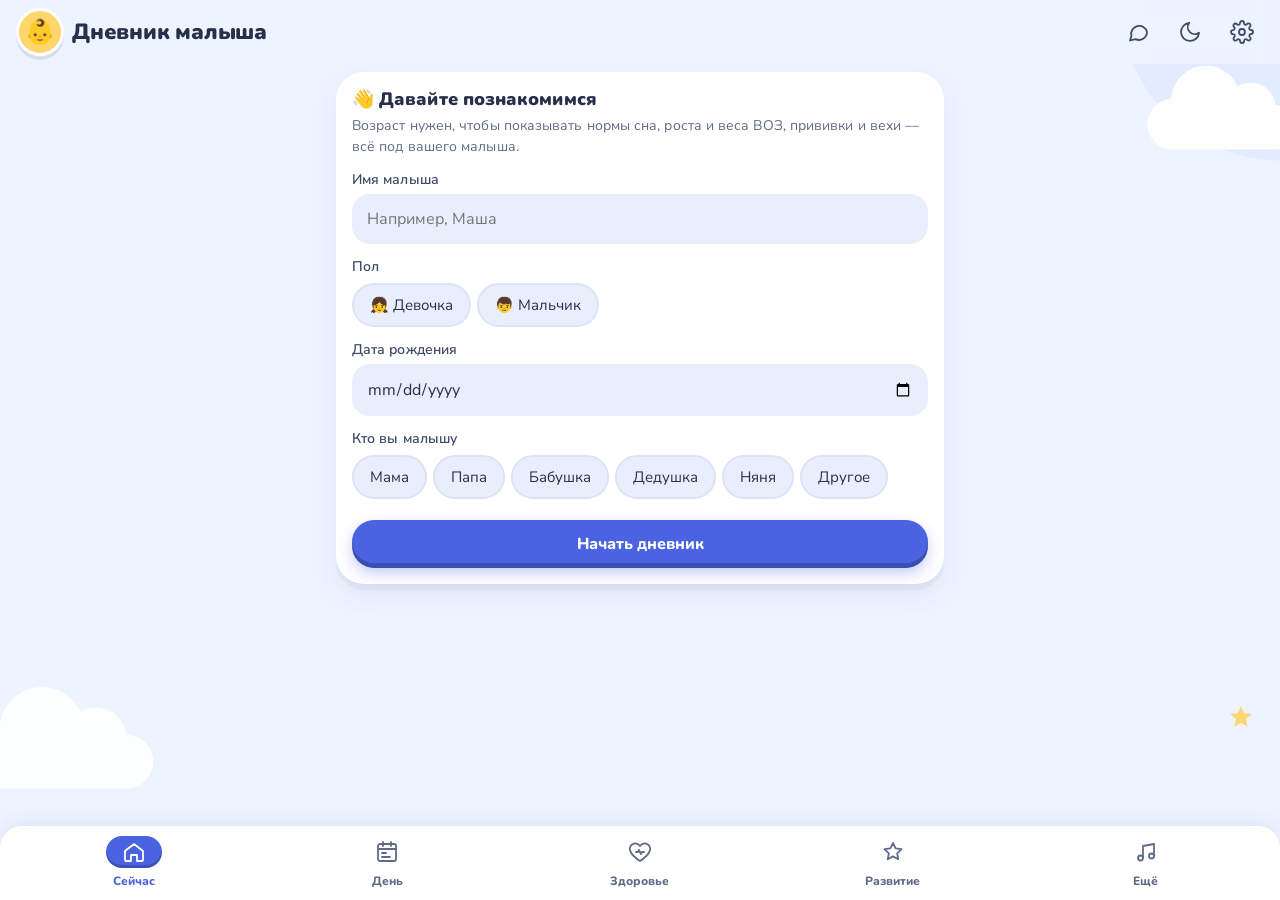
==== commit 132820c7: "Нижнее меню прикреплено к низу во всех стилях; длинные пояснения свёрнуты («ещё»), короче тексты в «" ====
--- a/index.html
+++ b/index.html
@@ -77,6 +77,10 @@
 .kidbar button.on{border-color:var(--accent);background:color-mix(in srgb,var(--accent) 12%,var(--surface))}
 .kidbar button.add{padding:4px 12px;color:var(--muted);font-weight:600}
 .kids-l{display:flex;flex-direction:column;gap:8px}
+details.hx{margin:6px 0}details.hx>summary{list-style:none;cursor:pointer;margin:0}details.hx>summary::-webkit-details-marker{display:none}
+details.hx>summary span{color:var(--accent);font-weight:700;white-space:nowrap}details.hx[open]>summary{display:none}
+.sfold h3 .chev{display:inline-block;font-style:normal;margin-left:6px;transition:transform .15s}.sfold.open h3 .chev{transform:rotate(90deg)}
+.sfold h3 .more{color:var(--muted)}.sfold:not(.open){padding-top:14px;padding-bottom:14px}.sfold.open h3{margin-bottom:8px}
 .stpick{display:grid;grid-template-columns:1fr 1fr;gap:8px}
 .stpick button{display:flex;flex-direction:column;align-items:stretch;gap:6px;padding:6px 6px 8px;border:2px solid var(--line);border-radius:16px;background:var(--surface);color:var(--text);font:inherit;font-size:14px;font-weight:700;cursor:pointer;text-align:center}
 .stpick button.on{border-color:var(--accent);box-shadow:0 0 0 1px var(--accent)}
@@ -198,16 +202,19 @@
 .prof{display:flex;align-items:center;gap:14px;margin:0 0 14px}.ava.big{width:72px;height:72px;font-size:40px;cursor:default}
 .ava,.kidbar .ke{overflow:hidden;position:relative}.ava img.kph,.kidbar .ke img.kph{width:100%;height:100%;object-fit:cover;display:block;border-radius:50%}
 .ava.big.pick{cursor:pointer;overflow:visible}.ava.big.pick img.kph{border-radius:50%}
-.ava .cam{position:absolute;right:-4px;bottom:-4px;width:28px;height:28px;border-radius:50%;display:grid;place-items:center;font-size:14px;font-style:normal;background:var(--surface);box-shadow:0 1px 4px rgba(0,0,0,.18)}
+.ava .cam{position:absolute;right:-2px;bottom:-2px;width:24px;height:24px;font-size:12px!important;line-height:1;border:2px solid var(--page);z-index:2;border-radius:50%;display:grid;place-items:center;font-size:14px;font-style:normal;background:var(--surface);box-shadow:0 1px 4px rgba(0,0,0,.18)}
 .pname{font-size:22px;font-weight:800;line-height:1.2;overflow-wrap:anywhere}
 .medals{display:grid;grid-template-columns:repeat(auto-fill,minmax(92px,1fr));gap:12px 8px}
 .medal{position:relative;display:flex;flex-direction:column;align-items:center;text-align:center;gap:4px;padding-top:10px}
-.medal i{position:relative;z-index:1;width:60px;height:60px;border-radius:50%;display:grid;place-items:center;font-size:28px;font-style:normal;
-  background:radial-gradient(circle at 35% 30%,#fff7da,#f3c95a 58%,#c99328);box-shadow:inset 0 0 0 3px #f8e09a,0 3px 8px rgba(120,80,10,.25)}
-.medal.got::before,.medal.got::after{content:'';position:absolute;top:0;width:13px;height:22px;z-index:0;border-radius:2px}
-.medal.got::before{left:calc(50% - 16px);background:#5b8fd8;transform:skewX(14deg)}.medal.got::after{left:calc(50% + 3px);background:#d85b7a;transform:skewX(-14deg)}
+.medal i{position:relative;z-index:1;width:58px;height:58px;border-radius:50%;display:grid;place-items:center;font-size:25px;font-style:normal;
+  background:radial-gradient(circle,#FFFBEF 0 56%,transparent 57%),conic-gradient(from 210deg,#F4D27E,#E2AE45,#F9E4A8,#D9A13A,#F2CF78,#F4D27E);
+  box-shadow:0 0 0 2px var(--surface),0 0 0 3px color-mix(in srgb,#E2AE45 45%,transparent),0 5px 12px rgba(150,100,20,.18)}
+.medal.got::before,.medal.got::after{content:'';position:absolute;top:0;width:12px;height:24px;z-index:0;clip-path:polygon(0 0,100% 0,100% 100%,50% 82%,0 100%)}
+.medal.got::before{left:calc(50% - 15px);background:color-mix(in srgb,var(--c-sleep) 55%,#fff);transform:rotate(14deg)}.medal.got::after{left:calc(50% + 3px);background:color-mix(in srgb,var(--c-feed) 50%,#fff);transform:rotate(-14deg)}
+.medal i span{display:block;line-height:1;filter:drop-shadow(0 1px 1px rgba(120,80,10,.25))}
+.medal:not(.got) i span{filter:grayscale(1);opacity:.35}
 .medal b{font-size:12.5px;line-height:1.25;font-weight:700}.medal small{font-size:11.5px;color:var(--muted)}
-.medal:not(.got) i{background:var(--surface);box-shadow:inset 0 0 0 2px var(--line);color:var(--muted);font-size:22px}
+.medal:not(.got) i{background:var(--surface-2);box-shadow:inset 0 0 0 2px var(--line);color:var(--muted)}
 .medal:not(.got) b{color:var(--muted);font-weight:600}
 :root[data-night] .medal.got i{filter:brightness(.6) sepia(.4)}
 .award{position:fixed;inset:0;z-index:70;display:grid;place-items:center;background:rgba(20,16,10,.5);padding:24px}
@@ -845,6 +852,17 @@
   while (el.scrollWidth > el.clientWidth + 1 && f > 12) { f -= 1; el.style.fontSize = f + 'px'; }
 }
 window.addEventListener('resize', () => fitName()); if (document.fonts) document.fonts.ready.then(() => fitName());
+// пояснение длиннее ~110 знаков (без кнопок и полей внутри) сворачивается: первое предложение + «ещё»
+function tidyHints(root) {
+  for (const p of root.querySelectorAll('p.hint:not([data-hx])')) {
+    p.setAttribute('data-hx', '1');
+    const t = p.textContent.trim(); if (t.length <= 110 || p.querySelector('button,input,select,textarea')) continue;
+    const m = /^(.{12,90}?[.!?:])\s/.exec(t), first = m ? m[1] : t.slice(0, 70).replace(/\s\S*$/, '') + '…';
+    const d = document.createElement('details'); d.className = 'hx'; d.style.cssText = p.style.cssText;
+    const sm = document.createElement('summary'); sm.className = 'hint'; sm.textContent = first + ' '; const more = document.createElement('span'); more.textContent = 'ещё'; sm.appendChild(more);
+    p.parentNode.insertBefore(d, p); d.appendChild(sm); d.appendChild(p); p.style.cssText = 'margin:0';
+  }
+}
 function render() {
   if (!kidAlive(KID)) { KID = 'baby'; lsSet(KIDKEY, KID); }
   applyNight(); medalCheck(); kidBar();
@@ -860,7 +878,7 @@
   v.dataset.scr = scr;
   v.innerHTML = UI.tab === 'day' ? viewDay() : UI.tab === 'tips' ? viewMore() : UI.tab === 'health' ? viewHealth() : UI.tab === 'dev' ? viewDev() : UI.tab === 'chat' ? viewChat() : UI.tab === 'book' ? viewBook() : UI.tab === 'sleep' ? viewSleep() : UI.tab === 'feeds' ? viewFeeds() : viewNow();
   if (was) for (const d of v.querySelectorAll('details')) { const o = was.get(dk(d)); if (o != null) d.open = o; }
-  tick(); hydratePhotos(); chatShow(); sndBar(); if (UI.tab === 'book') bookZoom(); pushWidget(); pushNotif();
+  tidyHints($('#view')); tick(); hydratePhotos(); chatShow(); sndBar(); if (UI.tab === 'book') bookZoom(); pushWidget(); pushNotif();
 }
 
 // живые цифры: data-base (уже набежало, мс) + data-from (идёт с …); data-ago — «… назад»
@@ -1082,7 +1100,7 @@
 }
 
 /* ───────── окна: бутылочка, запись задним числом, правка ───────── */
-function openSheet(html) { const sh = $('#sheet'); sh.innerHTML = html; $('#sheetWrap').hidden = false; sh.scrollTop = 0; if (html.includes('data-ph')) hydratePhotos(); }
+function openSheet(html) { const sh = $('#sheet'); sh.innerHTML = html; $('#sheetWrap').hidden = false; sh.scrollTop = 0; tidyHints(sh); if (html.includes('data-ph')) hydratePhotos(); }
 function closeSheet() { $('#sheetWrap').hidden = true; $('#sheet').innerHTML = ''; }
 const last = () => lsJson(LASTKEY, {});
 function chipsHtml(name, opts, val) { return `<div class="chips" data-name="${name}">${opts.map(([v, t]) => `<button type="button" data-v="${v}" class="${String(v) === String(val) ? 'on' : ''}" onclick="chip(this)">${t}</button>`).join('')}</div>`; }
@@ -1198,7 +1216,7 @@
   for (const [n, ic, nm] of [[7, '📔', 'Неделя дневника'], [30, '📚', 'Месяц дневника'], [100, '🏆', '100 дней дневника']]) out.push({ id: 'd' + n, ic, name: nm, at: days[n - 1] });
   return out;
 }
-function medalHtml(m) { return `<div class="medal ${m.at ? 'got' : ''}" title="${esc(m.name)}"><i aria-hidden="true">${m.at ? m.ic : '?'}</i><b>${esc(m.name)}</b>${m.at ? `<small>${dayShort(m.at)}</small>` : ''}</div>`; }
+function medalHtml(m) { return `<div class="medal ${m.at ? 'got' : ''}" title="${esc(m.name)}"><i aria-hidden="true"><span>${m.ic}</span></i><b>${esc(m.name)}</b>${m.at ? `<small>${dayShort(m.at)}</small>` : ''}</div>`; }
 function medalsBlock() {
   const all = medals(), got = all.filter(m => m.at).sort((a, b) => b.at - a.at), left = all.filter(m => !m.at);
   return `<section class="sgroup"><h4>🏅 Медали · ${got.length} из ${all.length}</h4>
@@ -1815,13 +1833,13 @@
 
 /* ───────── советы ───────── */
 function viewMore() {
-  const seg = `<div class="seg" style="margin-bottom:12px">${[['sounds', 'Звуки и колыбельные'], ['tips', 'Советы']].map(([k, t]) => `<button class="${UI.more === k ? 'on' : ''}" onclick="UI.more='${k}';render()">${t}</button>`).join('')}</div>`;
+  const seg = `<div class="seg" style="margin-bottom:12px">${[['sounds', 'Звуки'], ['tips', 'Советы']].map(([k, t]) => `<button class="${UI.more === k ? 'on' : ''}" onclick="UI.more='${k}';render()">${t}</button>`).join('')}</div>`;
   return seg + (UI.more === 'tips' ? viewTips() : viewSounds());
 }
 function viewTips() {
   const m = ageM(), wk = m != null ? pick(WAKE, m) : null, sl = m != null ? pick(SLEEP, m) : null;
   const C = (title, body, src, cls) => `<div class="card adv ${cls || ''}"><h3>${title}</h3>${body}${src ? `<div class="src">Источник: ${src}</div>` : ''}</div>`;
-  let h = `<p class="hint" style="margin:0 0 12px">Коротко о главном по рекомендациям ВОЗ, Американской академии педиатрии и Союза педиатров России. Это не заменяет консультацию врача.</p>`;
+  let h = `<p class="hint" style="margin:0 0 12px">По ВОЗ, AAP и Союзу педиатров. Не заменяет врача.</p>`;
   h += C('🚑 Когда срочно к врачу', `<p class="hint" style="color:var(--text-2)">Звоните <b>103</b> или <b>112</b>, если:</p><ul>
     <li>температура <b>38,0 °C и выше у малыша до 3 месяцев</b>;</li>
     <li>трудно дышать, губы или кожа синеют, долгие паузы в дыхании;</li>
@@ -2113,7 +2131,7 @@
     let b0 = 0, b1 = 0, b2 = 0, b3 = 0, b4 = 0, b5 = 0, b6 = 0, br = 0;
     for (let i = 0; i < a.length; i++) {
       const w = Math.random() * 2 - 1;
-      if (id === 'white') a[i] = w * 0.35;
+      if (id === 'white') a[i] = w * 0.3;
       else if (id === 'pink') { b0 = 0.99886 * b0 + w * 0.0555179; b1 = 0.99332 * b1 + w * 0.0750759; b2 = 0.969 * b2 + w * 0.153852; b3 = 0.8665 * b3 + w * 0.3104856; b4 = 0.55 * b4 + w * 0.5329522; b5 = -0.7616 * b5 - w * 0.016898; a[i] = (b0 + b1 + b2 + b3 + b4 + b5 + b6 + w * 0.5362) * 0.09; b6 = w * 0.115926; }
       else { br = (br + 0.02 * w) / 1.02; a[i] = br * 2.6; }
     }
@@ -2139,6 +2157,11 @@
     src.connect(wave); out = wave; SND.lfo = lfo;
   }
   if (id === 'heart') { const lp = ctx.createBiquadFilter(); lp.type = 'lowpass'; lp.frequency.value = 180; src.connect(lp); out = lp; }
+  // шумы — мягче: два фильтра срезают резкое шипение сверху и гул в самом низу
+  const SOFT = { white: 3200, pink: 2000, brown: 900, sea: 1100 };
+  if (SOFT[id]) { const lp = ctx.createBiquadFilter(), lp2 = ctx.createBiquadFilter(), hp = ctx.createBiquadFilter();
+    lp.type = lp2.type = 'lowpass'; lp.frequency.value = lp2.frequency.value = SOFT[id]; lp.Q.value = lp2.Q.value = 0.5; hp.type = 'highpass'; hp.frequency.value = 35;
+    out.connect(hp).connect(lp).connect(lp2); out = lp2; }
   out.connect(g).connect(ctx.destination);
   SND.src = src; SND.gain = g; SND.id = id; SND.until = p.timer ? Date.now() + p.timer * 60000 : 0;
   sndGain(p.vol, true);
@@ -2193,18 +2216,20 @@
 }
 function viewSounds() {
   const p = sndPref(), left = sndLeft();
-  let h = `<div class="card"><h3>🎵 Звуки для сна</h3><p class="hint">Шум похож на то, что малыш слышал в животике, и заглушает бытовые звуки. Ставьте телефон <b>не ближе 2 метров</b> от кроватки и на небольшую громкость — так советуют педиатры.</p>
+  let h = `<div class="card"><h3>🎵 Звуки для сна</h3><p class="hint">Телефон — <b>не ближе 2 м</b> от кроватки, громкость небольшая.</p>
     <div class="f" style="margin:12px 0 4px"><span>Выключить через</span>${chipsHtml('stimer', [[15, '15 мин'], [30, '30 мин'], [45, '45 мин'], [60, '1 час'], [0, 'не выключать']], p.timer)}</div>
     <label class="f" style="margin:10px 0 0"><span>Громкость</span><input type="range" id="snd_vol" min="0.05" max="1" step="0.05" value="${p.vol}" oninput="sndSet('vol',+this.value)" style="padding:0;min-height:32px;border:0;background:transparent"></label>
     ${SND.id ? `<p class="st" style="margin:6px 0 0">${SND.paused ? 'На паузе' : left != null ? 'Выключится через <b class="num" data-left="1">' + fmtMin(left) + '</b>, в конце — плавно' : 'Играет без таймера'}</p>
       <div class="btns" style="margin-top:8px"><button class="b" onclick="sndPause()">${SND.paused ? '▶ Продолжить' : '❚❚ Пауза'}</button><button class="b" onclick="sndStop()">■ Стоп</button></div>` : ''}</div>`;
   const row = s => `<li class="${SND.id === s.id ? 'on' : ''}" onclick="sndPlay('${s.id}')"><span class="ic">${s.ic}</span><span class="tx"><div>${esc(s.name)}</div><small>${esc(s.sub)}</small></span><span class="play">${SND.id === s.id ? (SND.paused ? '❚❚' : '■') : '▶'}</span></li>`;
-  h += `<div class="card"><h3>Шум</h3><ul class="list snds">${SOUNDS.filter(s => s.kind === 'noise').map(row).join('')}</ul></div>`;
-  h += `<div class="card"><h3>Колыбельные</h3><ul class="list snds">${SOUNDS.filter(s => s.kind === 'tune').map(row).join('')}</ul></div>`;
+  // разделы свёрнуты; открытые — UI.sopen (раздел с играющим звуком открыт сам)
+  const op = UI.sopen || (UI.sopen = {}), playing = SND.id ? (SOUNDS.find(x => x.id === SND.id) || {}).kind : '';
+  const fold = (k, title, n, body) => { const o = op[k] || playing === k; return `<div class="card sfold ${o ? 'open' : ''}"><h3 class="tap" onclick="UI.sopen['${k}']=!${o};render()">${title}<span class="more">${o ? '' : n}<i class="chev" aria-hidden="true">›</i></span></h3>${o ? body : ''}</div>`; };
+  h += fold('noise', '🌫️ Шум', SOUNDS.filter(s => s.kind === 'noise').length, `<ul class="list snds">${SOUNDS.filter(s => s.kind === 'noise').map(row).join('')}</ul>`);
+  h += fold('tune', '🎶 Колыбельные', SOUNDS.filter(s => s.kind === 'tune').length, `<ul class="list snds">${SOUNDS.filter(s => s.kind === 'tune').map(row).join('')}</ul>`);
   const txt = l => `<details class="ckp"><summary><b>${l.name}</b>${l.by ? `<span class="vdate">${esc(l.by)}</span>` : ''}</summary><p class="lyr">${l.text.map(esc).join('<br>')}</p></details>`;
-  h += `<div class="card"><h3>📖 Спеть самим</h3><p class="hint">Голос мамы и папы малышу милее любой записи. Народные колыбельные и стихи классиков:</p>${LULLABIES.map(txt).join('')}</div>`;
-  h += `<div class="card"><h3>📚 Сказки на ночь</h3><p class="hint">Короткие народные сказки — рассказывайте медленно и тихо, с одинаковыми словами каждый раз: повторение успокаивает.</p>${TALES.map(t => `<details class="ckp"><summary><b>${t.ic} ${t.name}</b></summary><p class="lyr tale">${t.text.map(esc).join('</p><p class="lyr tale">')}</p></details>`).join('')}</div>`;
-  h += `<p class="hint" style="margin:0 0 12px">Звук играет, пока приложение открыто или свёрнуто. Если телефон «усыпляет» приложения в фоне, оставьте его открытым — в ночном режиме экран почти чёрный.</p>`;
+  h += fold('sing', '📖 Спеть самим', LULLABIES.length, LULLABIES.map(txt).join(''));
+  h += fold('tales', '📚 Сказки на ночь', TALES.length, TALES.map(t => `<details class="ckp"><summary><b>${t.ic} ${t.name}</b></summary><p class="lyr tale">${t.text.map(esc).join('</p><p class="lyr tale">')}</p></details>`).join(''));
   return h;
 }
 const LULLABIES = [
--- a/design.css
+++ b/design.css
@@ -232,7 +232,7 @@
 @media (prefers-color-scheme: dark){:root[data-style="toys"]:not([data-theme="light"]):not([data-night]) body{background-image:radial-gradient(circle at 100% 0,var(--st-sky) 0 160px,transparent 161px)}}
 :root[data-style="toys"][data-theme="dark"]:not([data-night]) body{background-image:radial-gradient(circle at 100% 0,var(--st-sky) 0 160px,transparent 161px)}
 :root[data-style="toys"] .top,:root[data-style="toys"] .kidbar{background:color-mix(in srgb,var(--page) 90%,transparent)}
-:root[data-style="toys"] .ava{width:48px;height:48px;background:var(--st-ava);border:3px solid var(--surface);box-shadow:0 4px 0 var(--st-in)}
+:root[data-style="toys"] .top .ava{width:48px;height:48px;background:var(--st-ava);border:3px solid var(--surface);box-shadow:0 4px 0 var(--st-in)}
 /* карточки: пухлые, без рамки; у карточек дел — цветной верх */
 :root[data-style="toys"] .card{border:0;border-radius:var(--ds-r-card);box-shadow:var(--shadow)}
 :root[data-style="toys"] .card.feed,:root[data-style="toys"] .card.sleep,:root[data-style="toys"] .card.diaper,:root[data-style="toys"] .card.food,:root[data-style="toys"] .card.pump{background:linear-gradient(180deg,color-mix(in srgb,var(--c) 12%,var(--surface)),var(--surface) 75%)}
@@ -255,8 +255,7 @@
 :root[data-style="toys"] .b.del{color:var(--bad)}
 :root[data-style="toys"] .b .e{font-size:22px}
 /* нижнее меню — парящая «таблетка», выбранная вкладка — синий кружок */
-:root[data-style="toys"] .tabs{left:10px;right:10px;bottom:calc(8px + env(safe-area-inset-bottom));border-radius:26px;padding:6px 6px;box-shadow:var(--ds-shadow-up);border:0}
-:root[data-style="toys"] body{padding-bottom:calc(92px + env(safe-area-inset-bottom))}
+:root[data-style="toys"] .tabs{background:var(--surface);border-radius:22px 22px 0 0;box-shadow:0 -4px 16px rgba(38,48,74,.08);border:0}
 :root[data-style="toys"] .tabs button{font-weight:800}
 :root[data-style="toys"] .tabs button.on svg{background:var(--accent);color:var(--on-accent);box-shadow:inset 0 -3px 0 rgba(0,0,0,.18)}
 :root[data-style="toys"] .seg{background:var(--surface-2);border-radius:20px;padding:5px}
@@ -386,7 +385,7 @@
   url("data:image/svg+xml,%3Csvg xmlns='http://www.w3.org/2000/svg' viewBox='0 0 300 300'%3E%3Cg fill='%23FFF6D8'%3E%3Ccircle cx='20' cy='30' r='1.6'/%3E%3Ccircle cx='110' cy='14' r='1.1'/%3E%3Ccircle cx='180' cy='60' r='1.7' opacity='.8'/%3E%3Ccircle cx='60' cy='150' r='1.2' opacity='.7'/%3E%3Ccircle cx='250' cy='120' r='1.4'/%3E%3Ccircle cx='140' cy='210' r='1' opacity='.7'/%3E%3Ccircle cx='280' cy='250' r='1.5' opacity='.8'/%3E%3Ccircle cx='30' cy='270' r='1.3'/%3E%3Ccircle cx='210' cy='290' r='1' opacity='.6'/%3E%3C/g%3E%3C/svg%3E"),
   linear-gradient(var(--st-top),var(--st-bot));
   background-repeat:no-repeat,repeat,no-repeat;background-attachment:fixed;
-  background-position:right 18px top calc(env(safe-area-inset-top) + 70px),0 0,0 0;background-size:54px 54px,300px 300px,100% 100%}
+  background-position:left 16px bottom calc(env(safe-area-inset-bottom) + 96px),0 0,0 0;background-size:48px 48px,300px 300px,100% 100%}
 :root[data-style="sky"][data-night] body{background-image:
   url("data:image/svg+xml,%3Csvg xmlns='http://www.w3.org/2000/svg' viewBox='0 0 300 300'%3E%3Cg fill='%23C9B98A' opacity='.35'%3E%3Ccircle cx='20' cy='30' r='1.3'/%3E%3Ccircle cx='180' cy='60' r='1.4'/%3E%3Ccircle cx='250' cy='120' r='1.1'/%3E%3Ccircle cx='140' cy='210' r='1'/%3E%3Ccircle cx='30' cy='270' r='1.2'/%3E%3C/g%3E%3C/svg%3E"),
   linear-gradient(var(--st-top),var(--st-bot));background-repeat:repeat,no-repeat;background-attachment:fixed;background-size:300px 300px,100% 100%}
@@ -407,8 +406,7 @@
 :root[data-style="sky"] .b.ghost,:root[data-style="sky"] .b.del{background:transparent;border-color:var(--line)}
 :root[data-style="sky"] .b.del{color:var(--bad)}
 /* меню — парящая полоса, выбранное — золотом */
-:root[data-style="sky"] .tabs{left:10px;right:10px;bottom:calc(8px + env(safe-area-inset-bottom));border-radius:24px;background:color-mix(in srgb,var(--surface) 85%,transparent);border:1px solid var(--st-glass);box-shadow:var(--ds-shadow-up);-webkit-backdrop-filter:blur(12px);backdrop-filter:blur(12px)}
-:root[data-style="sky"] body{padding-bottom:calc(92px + env(safe-area-inset-bottom))}
+:root[data-style="sky"] .tabs{background:var(--st-top);border:0;border-top:1px solid var(--line);box-shadow:none;-webkit-backdrop-filter:none;backdrop-filter:none}
 :root[data-style="sky"] .tabs button.on{color:var(--accent)}
 :root[data-style="sky"] .tabs button.on svg{background:color-mix(in srgb,var(--accent) 18%,transparent);filter:drop-shadow(0 0 6px color-mix(in srgb,var(--accent) calc(var(--st-glow) * 100%),transparent))}
 :root[data-style="sky"] .seg{background:rgba(0,0,0,.18);border:1px solid var(--st-glass)}
